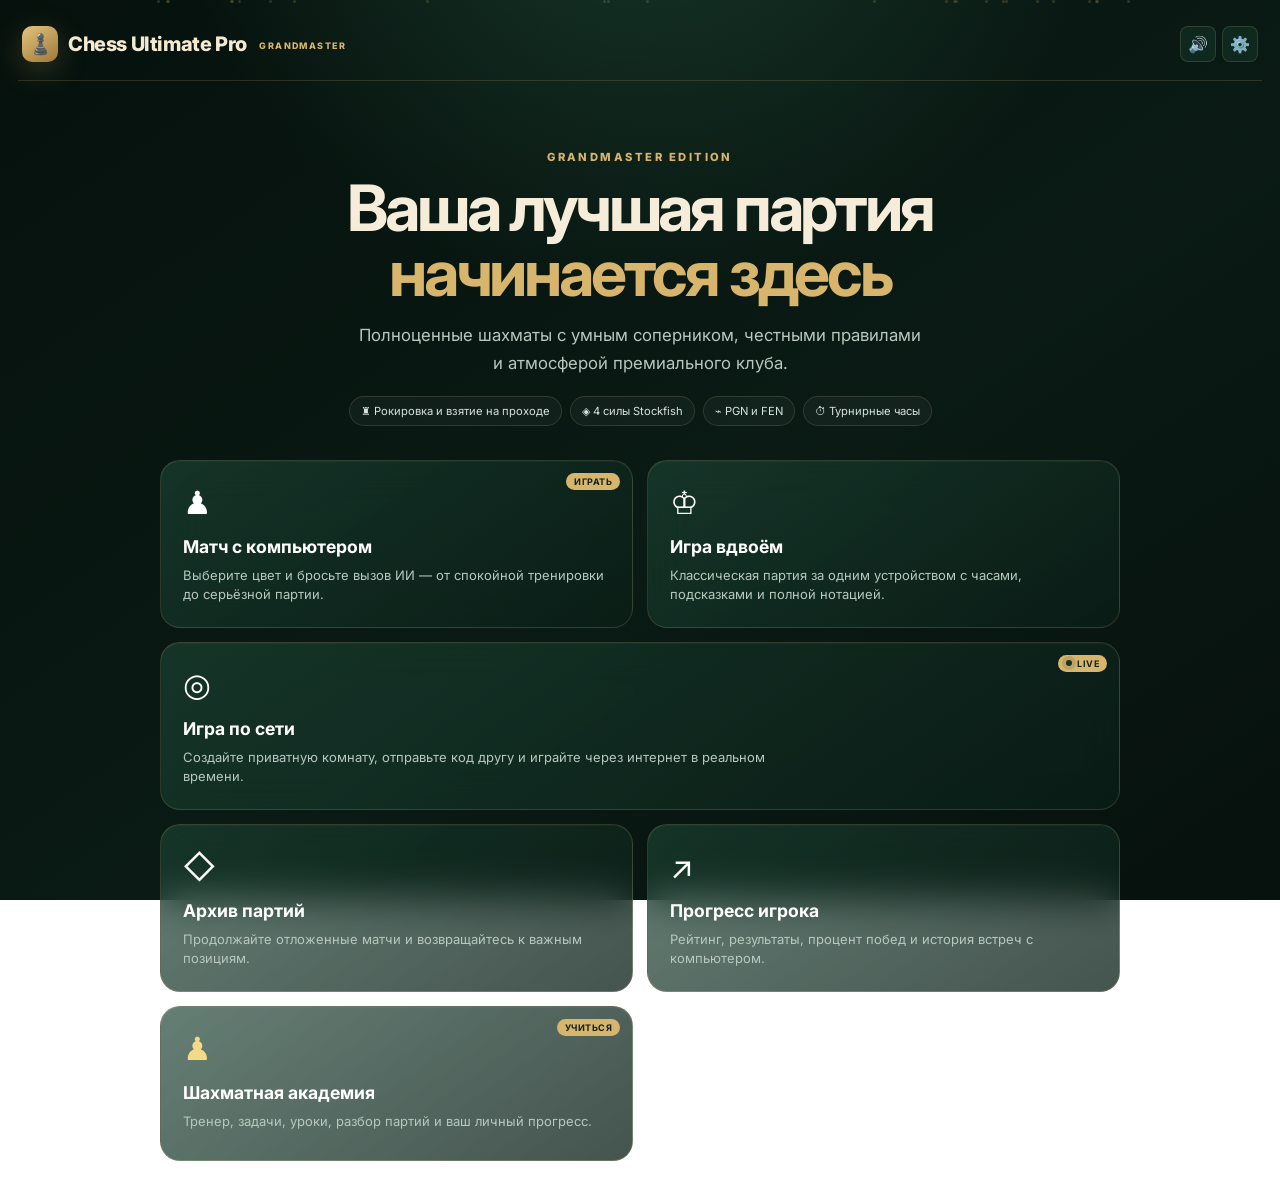
==== index.html @ 191d88ed "Polish mobile pieces and document release foundation" ====
<!DOCTYPE html>
<html lang="ru">
<head>
<meta charset="UTF-8">
<meta name="viewport" content="width=device-width, initial-scale=1.0, maximum-scale=1.0, user-scalable=no">
<meta name="theme-color" content="#071510">
<meta name="apple-mobile-web-app-capable" content="yes">
<meta name="apple-mobile-web-app-status-bar-style" content="black-translucent">
<meta name="description" content="Chess Ultimate Pro 2026 - Ультимативные шахматы с продвинутым ИИ">
<title>Chess Ultimate Pro — Grandmaster Edition</title>
<link rel="manifest" href="manifest.webmanifest">
<link rel="icon" href="icon.svg" type="image/svg+xml">
<link rel="stylesheet" href="final-features.css?v=6">
<link rel="stylesheet" href="academy.css?v=3">
<link href="https://fonts.googleapis.com/css2?family=Inter:wght@300;400;500;600;700;800&family=JetBrains+Mono:wght@400;500;600&family=Poppins:wght@600;700;800&display=swap" rel="stylesheet">
<style>
:root{--bg-primary:#0a0a1a;--bg-secondary:#12122a;--bg-tertiary:#1e1e3f;--bg-glass:rgba(255,255,255,0.05);--text-primary:#ffffff;--text-secondary:#a0a0c0;--text-muted:#6a6a8a;--accent:#6366f1;--accent-secondary:#a855f7;--accent-glow:rgba(99,102,241,0.4);--light-square:#e8e4d9;--dark-square:#7d6b54;--light-square-hl:#f0ebdb;--dark-square-hl:#8f7b60;--selected:rgba(99,102,241,0.6);--valid-move:rgba(34,197,94,0.6);--valid-capture:rgba(239,68,68,0.8);--last-move:rgba(251,191,36,0.35);--check-hl:rgba(239,68,68,0.6);--border:rgba(255,255,255,0.1);--shadow:0 12px 48px rgba(0,0,0,0.6);--shadow-sm:0 4px 16px rgba(0,0,0,0.4)}
[data-theme="light"]{--bg-primary:#fafaf5;--bg-secondary:#f0f0e8;--bg-tertiary:#e5e5dc;--bg-glass:rgba(0,0,0,0.04);--text-primary:#1a1a2e;--text-secondary:#5a5a7a;--text-muted:#8a8a9a;--accent:#4f46e5;--accent-secondary:#9333ea;--accent-glow:rgba(79,70,229,0.25);--border:rgba(0,0,0,0.12);--shadow:0 12px 48px rgba(0,0,0,0.15);--shadow-sm:0 4px 16px rgba(0,0,0,0.1)}
[data-theme="classic"]{--bg-primary:#2a2a2a;--bg-secondary:#353535;--bg-tertiary:#404040;--bg-glass:rgba(255,255,255,0.05);--text-primary:#f0f0f0;--text-secondary:#c0c0c0;--text-muted:#909090;--accent:#d4af37;--accent-secondary:#c9a227;--accent-glow:rgba(212,175,55,0.35);--light-square:#eeeed2;--dark-square:#769656;--light-square-hl:#f7f789;--dark-square-hl:#8fb35a;--selected:rgba(212,175,55,0.5);--valid-move:rgba(106,168,79,0.6);--valid-capture:rgba(185,28,28,0.8);--last-move:rgba(250,204,21,0.4);--check-hl:rgba(185,28,28,0.6);--border:rgba(255,255,255,0.08);--shadow:0 12px 48px rgba(0,0,0,0.5)}
[data-theme="ocean"]{--bg-primary:#0d1f3a;--bg-secondary:#122a4a;--bg-tertiary:#1a3555;--bg-glass:rgba(0,180,216,0.05);--text-primary:#e8f4ff;--text-secondary:#8ab8e8;--text-muted:#5a8ab8;--accent:#00b4d8;--accent-secondary:#0077b6;--accent-glow:rgba(0,180,216,0.35);--light-square:#d4edff;--dark-square:#5a9bb8;--light-square-hl:#e4f5ff;--dark-square-hl:#6aabb8;--border:rgba(0,180,216,0.15)}
[data-theme="forest"]{--bg-primary:#0d2a0d;--bg-secondary:#123512;--bg-tertiary:#1a401a;--bg-glass:rgba(34,197,94,0.05);--text-primary:#e8f8e8;--text-secondary:#8ac88a;--text-muted:#5aa05a;--accent:#22c55e;--accent-secondary:#16a34a;--accent-glow:rgba(34,197,94,0.35);--light-square:#e8f8d0;--dark-square:#5a9a4a;--light-square-hl:#f0ffd0;--dark-square-hl:#6aaa5a;--border:rgba(34,197,94,0.12)}
[data-theme="sunset"]{--bg-primary:#2a0f1a;--bg-secondary:#351222;--bg-tertiary:#401a2a;--bg-glass:rgba(255,107,107,0.05);--text-primary:#ffe8ec;--text-secondary:#e89ab0;--text-muted:#b86a88;--accent:#ff6b6b;--accent-secondary:#ff8e53;--accent-glow:rgba(255,107,107,0.35);--light-square:#ffe8dc;--dark-square:#d46a6a;--light-square-hl:#fff0e8;--dark-square-hl:#e47a7a;--border:rgba(255,107,107,0.15)}
[data-theme="midnight"]{--bg-primary:#0a0f1f;--bg-secondary:#0f152a;--bg-tertiary:#1a2040;--bg-glass:rgba(99,102,241,0.04);--text-primary:#f0f4ff;--text-secondary:#90a0d0;--text-muted:#5a6a9a;--accent:#818cf8;--accent-secondary:#c084fc;--accent-glow:rgba(129,140,248,0.3);--light-square:#e0e4f0;--dark-square:#6a7090;--light-square-hl:#eceef8;--dark-square-hl:#7a80a0;--border:rgba(129,140,248,0.12)}
*{margin:0;padding:0;box-sizing:border-box;-webkit-tap-highlight-color:transparent;touch-action:manipulation}
body{font-family:Inter,-apple-system,BlinkMacSystemFont,sans-serif;background:var(--bg-primary);color:var(--text-primary);min-height:100vh;overflow-x:hidden;display:flex;flex-direction:column;align-items:center;transition:background .5s,color .5s}
.particles{position:fixed;inset:0;overflow:hidden;pointer-events:none;z-index:0}
.particle{position:absolute;width:3px;height:3px;background:var(--accent);border-radius:50%;opacity:.2;animation:float 20s infinite ease-in-out}
@keyframes float{0%,100%{transform:translateY(100vh) translateX(0);opacity:0}10%{opacity:.2}90%{opacity:.2}50%{transform:translateY(-200px) translateX(30px);opacity:.15}}
.app-container{position:relative;z-index:1;width:100%;max-width:1200px;padding:12px;display:flex;flex-direction:column;align-items:center;min-height:100vh}
.header{width:100%;display:flex;justify-content:space-between;align-items:center;padding:12px 0;margin-bottom:8px}
.logo{display:flex;align-items:center;gap:10px;font-size:1.25rem;font-weight:800;background:linear-gradient(135deg,var(--accent),var(--accent-secondary));-webkit-background-clip:text;-webkit-text-fill-color:transparent;background-clip:text}
.logo-icon{width:36px;height:36px;background:linear-gradient(135deg,var(--accent),var(--accent-secondary));border-radius:10px;display:flex;align-items:center;justify-content:center;font-size:1.25rem;box-shadow:0 0 15px var(--accent-glow);animation:pulse-glow 3s infinite ease-in-out}
@keyframes pulse-glow{0%,100%{box-shadow:0 0 15px var(--accent-glow)}50%{box-shadow:0 0 30px var(--accent-glow),0 0 50px rgba(139,92,246,0.15)}}
.header-actions{display:flex;gap:6px}
.icon-btn{width:36px;height:36px;border-radius:8px;border:1px solid var(--border);background:var(--bg-glass);backdrop-filter:blur(10px);color:var(--text-secondary);font-size:1rem;cursor:pointer;transition:all .3s cubic-bezier(.4,0,.2,1);display:flex;align-items:center;justify-content:center}
.icon-btn:hover{background:var(--bg-tertiary);color:var(--text-primary);transform:translateY(-2px);box-shadow:var(--shadow-sm)}
.icon-btn:active{transform:translateY(0) scale(.95)}
.screen{width:100%;display:none;animation:fadeIn .5s ease-out}
.screen.active{display:flex;flex-direction:column;align-items:center}
@keyframes fadeIn{from{opacity:0;transform:translateY(20px)}to{opacity:1;transform:translateY(0)}}
.menu-title{text-align:center;margin-bottom:20px}
.menu-title h1{font-size:clamp(1.5rem,5vw,2rem);font-weight:800;margin-bottom:6px;background:linear-gradient(135deg,var(--accent),var(--accent-secondary));-webkit-background-clip:text;-webkit-text-fill-color:transparent;background-clip:text}
.menu-title p{color:var(--text-secondary);font-size:.875rem}
.menu-grid{display:grid;grid-template-columns:repeat(auto-fit,minmax(260px,1fr));gap:12px;width:100%;max-width:800px;margin-top:16px}
.menu-card{background:var(--bg-glass);backdrop-filter:blur(20px);border:1px solid var(--border);border-radius:16px;padding:20px;cursor:pointer;transition:all .4s cubic-bezier(.4,0,.2,1);position:relative;overflow:hidden}
.menu-card::before{content:'';position:absolute;top:0;left:0;right:0;height:3px;background:linear-gradient(90deg,var(--accent),var(--accent-secondary));transform:scaleX(0);transition:transform .4s ease}
.menu-card:hover{transform:translateY(-3px);box-shadow:var(--shadow),0 0 30px var(--accent-glow);border-color:rgba(59,130,246,0.3)}
.menu-card:hover::before{transform:scaleX(1)}
.menu-card-icon{font-size:2rem;margin-bottom:12px;display:block;transition:transform .3s ease}
.menu-card:hover .menu-card-icon{transform:scale(1.1) rotate(-5deg)}
.menu-card-title{font-size:1.1rem;font-weight:700;margin-bottom:6px;color:var(--text-primary)}
.menu-card-desc{font-size:.8125rem;color:var(--text-secondary);line-height:1.5}
.menu-card-badge{position:absolute;top:12px;right:12px;background:linear-gradient(135deg,var(--accent),var(--accent-secondary));color:white;font-size:.5625rem;font-weight:700;padding:3px 8px;border-radius:12px;text-transform:uppercase;letter-spacing:.05em}
.color-select-grid{display:grid;grid-template-columns:1fr 1fr;gap:12px;margin:16px 0}
.color-option{padding:20px;border-radius:14px;border:2px solid var(--border);background:var(--bg-tertiary);cursor:pointer;transition:all .3s ease;text-align:center}
.color-option:hover{border-color:var(--accent);transform:translateY(-2px)}
.color-option.active{border-color:var(--accent);background:rgba(59,130,246,0.15);box-shadow:0 0 20px rgba(59,130,246,0.2)}
.color-option .piece-preview{font-size:3rem;margin-bottom:8px;display:block}
.color-option .color-label{font-size:.9375rem;font-weight:600}
.game-layout{display:flex;flex-direction:column;align-items:center;width:100%;gap:12px}
@media(min-width:900px){.game-layout{flex-direction:row;justify-content:center;align-items:flex-start;gap:16px}}
.board-area{display:flex;flex-direction:column;align-items:center;gap:10px;flex-shrink:0}
.player-panel{background:var(--bg-glass);backdrop-filter:blur(20px);border:1px solid var(--border);border-radius:14px;padding:10px 14px;display:flex;align-items:center;gap:10px;width:100%;max-width:min(85vw,520px);transition:all .3s ease;min-height:56px}
.player-panel.active-turn{border-color:var(--accent);box-shadow:0 0 15px var(--accent-glow);background:rgba(59,130,246,0.08)}
.player-avatar{width:40px;height:40px;border-radius:12px;background:linear-gradient(135deg,var(--accent),var(--accent-secondary));display:flex;align-items:center;justify-content:center;font-size:1.25rem;flex-shrink:0;transition:transform .3s ease}
.player-panel.active-turn .player-avatar{animation:avatar-pulse 2s infinite}
@keyframes avatar-pulse{0%,100%{transform:scale(1)}50%{transform:scale(1.08)}}
.player-info{flex:1;min-width:0}
.player-name{font-weight:600;font-size:.875rem;color:var(--text-primary);white-space:nowrap;overflow:hidden;text-overflow:ellipsis}
.player-status{font-size:.6875rem;color:var(--text-muted);margin-top:1px}
.player-timer{font-family:'JetBrains Mono',monospace;font-size:1rem;font-weight:600;color:var(--text-primary);background:var(--bg-secondary);padding:6px 12px;border-radius:8px;border:1px solid var(--border);transition:all .3s ease;min-width:64px;text-align:center}
.player-timer.low-time{color:#ef4444;border-color:rgba(239,68,68,0.5);animation:timer-pulse 1s infinite}
@keyframes timer-pulse{0%,100%{box-shadow:0 0 0 0 rgba(239,68,68,0.4)}50%{box-shadow:0 0 0 6px rgba(239,68,68,0)}}
.board-wrapper{position:relative;padding:8px;background:var(--bg-glass);backdrop-filter:blur(20px);border:1px solid var(--border);border-radius:16px;box-shadow:var(--shadow)}
.board-container{position:relative;width:min(92vw,520px);height:min(92vw,520px)}
@media(min-width:768px){.board-container{width:min(80vw,480px);height:min(80vw,480px)}}
@media(min-width:900px){.board-container{width:min(55vw,520px);height:min(55vw,520px)}}
.board{display:grid;grid-template-columns:repeat(8,1fr);grid-template-rows:repeat(8,1fr);width:100%;height:100%;border-radius:10px;overflow:hidden;position:relative}
.square{position:relative;display:flex;align-items:center;justify-content:center;cursor:pointer;transition:background .15s ease;user-select:none;overflow:hidden}
.square.light{background:var(--light-square)}
.square.dark{background:var(--dark-square)}
.square.light:hover{background:var(--light-square-hl)}
.square.dark:hover{background:var(--dark-square-hl)}
.square.selected{background:var(--selected)!important;box-shadow:inset 0 0 15px rgba(139,92,246,0.3)}
.square.last-move{background:var(--last-move)!important}
.square.check{background:var(--check-hl)!important;animation:check-pulse 1.2s infinite}
@keyframes check-pulse{0%,100%{box-shadow:inset 0 0 15px rgba(239,68,68,0.3)}50%{box-shadow:inset 0 0 30px rgba(239,68,68,0.6)}}
.square.valid-move::after{content:'';position:absolute;width:28%;height:28%;background:var(--valid-move);border-radius:50%;animation:dot-in .25s ease-out}
.square.valid-capture::after{content:'';position:absolute;inset:0;border:3px solid var(--valid-capture);border-radius:0;animation:ring-in .25s ease-out}
@keyframes dot-in{from{transform:scale(0);opacity:0}to{transform:scale(1);opacity:1}}
@keyframes ring-in{from{transform:scale(1.3);opacity:0}to{transform:scale(1);opacity:1}}
.piece{font-size:clamp(1.8rem,10vw,3rem);line-height:1;z-index:2;transition:transform .12s cubic-bezier(.4,0,.2,1);cursor:grab;position:relative}
.piece:active{cursor:grabbing;transform:scale(1.12)}
.piece.white{color:#f5f5f5;-webkit-text-stroke:1.2px #1a1a1a;text-stroke:1.2px #1a1a1a;text-shadow:0 1px 3px rgba(0,0,0,0.3),0 0 6px rgba(255,255,255,0.15)}
.piece.black{color:#0a0a0a;text-shadow:0 1px 2px rgba(255,255,255,0.1)}
.piece.capturing{animation:capture-anim .4s ease-out forwards}
@keyframes capture-anim{0%{transform:scale(1)}30%{transform:scale(1.3) rotate(10deg)}60%{transform:scale(.8) rotate(-5deg);opacity:.5}100%{transform:scale(0);opacity:0}}
.piece.moving{animation:move-anim .25s ease-out}
@keyframes move-anim{0%{transform:scale(1)}50%{transform:scale(1.15)}100%{transform:scale(1)}}
.capture-effect{position:absolute;inset:0;pointer-events:none;z-index:10;display:flex;align-items:center;justify-content:center}
.capture-effect::after{content:'💥';font-size:clamp(1.5rem,8vw,2.5rem);animation:capture-boom .5s ease-out forwards;position:absolute}
@keyframes capture-boom{0%{transform:scale(0);opacity:1}50%{transform:scale(1.5);opacity:.8}100%{transform:scale(2);opacity:0}}
.coord{position:absolute;font-family:'JetBrains Mono',monospace;font-size:clamp(.5rem,1.5vw,.625rem);font-weight:600;color:rgba(0,0,0,0.5);pointer-events:none;z-index:1}
.coord-file{bottom:2px;right:3px}
.coord-rank{top:2px;left:3px}
.side-panel{display:flex;flex-direction:column;gap:10px;width:100%;max-width:min(92vw,520px)}
@media(min-width:900px){.side-panel{width:280px;max-width:280px}}
.panel-card{background:var(--bg-glass);backdrop-filter:blur(20px);border:1px solid var(--border);border-radius:14px;padding:14px}
.panel-title{font-size:.75rem;font-weight:600;color:var(--text-secondary);text-transform:uppercase;letter-spacing:.05em;margin-bottom:10px;display:flex;align-items:center;gap:6px}
.captured-area{display:flex;flex-wrap:wrap;gap:3px;min-height:28px;align-items:center}
.captured-piece{font-size:1.1rem;animation:captured-in .4s cubic-bezier(.34,1.56,.64,1);display:inline-block}
@keyframes captured-in{from{transform:scale(2) rotate(20deg);opacity:0}to{transform:scale(1) rotate(0);opacity:.7}}
.captured-divider{height:1px;background:var(--border);margin:6px 0}
.move-list{max-height:160px;overflow-y:auto;font-family:'JetBrains Mono',monospace;font-size:.75rem;display:grid;grid-template-columns:auto 1fr 1fr;gap:3px 10px}
.move-list::-webkit-scrollbar{width:3px}
.move-list::-webkit-scrollbar-thumb{background:var(--border);border-radius:3px}
.move-number{color:var(--text-muted);text-align:right;padding:2px 0}
.move-entry{color:var(--text-primary);cursor:pointer;padding:2px 6px;border-radius:3px;transition:background .15s;white-space:nowrap;overflow:hidden;text-overflow:ellipsis}
.move-entry:hover{background:var(--bg-tertiary)}
.move-entry.current{background:rgba(59,130,246,0.2)!important;color:var(--accent)!important}
.controls-grid{display:grid;grid-template-columns:repeat(4,1fr);gap:6px}
.control-btn{background:var(--bg-secondary);border:1px solid var(--border);border-radius:8px;padding:8px 4px;color:var(--text-secondary);font-size:.75rem;cursor:pointer;transition:all .2s ease;display:flex;flex-direction:column;align-items:center;gap:3px}
.control-btn:hover{background:var(--bg-tertiary);color:var(--text-primary);transform:translateY(-2px);border-color:var(--accent)}
.control-btn:active{transform:translateY(0) scale(.95)}
.control-btn .icon{font-size:1.1rem}
.control-btn .label{font-size:.625rem;font-weight:500}
.exit-btn{width:100%;margin-top:8px;padding:10px;border-radius:10px;border:1px solid var(--border);background:var(--bg-tertiary);color:var(--text-secondary);font-size:.8125rem;font-weight:600;cursor:pointer;transition:all .2s ease;display:flex;align-items:center;justify-content:center;gap:6px}
.exit-btn:hover{background:rgba(239,68,68,0.1);border-color:rgba(239,68,68,0.4);color:#ef4444}
.exit-btn:active{transform:scale(.98)}
.ai-thinking{display:none;align-items:center;gap:8px;padding:6px 14px;background:rgba(139,92,246,0.08);border:1px solid rgba(139,92,246,0.2);border-radius:8px;font-size:.8125rem;color:var(--accent-secondary);width:fit-content}
.ai-thinking.active{display:flex;animation:thinking-fade .3s ease}
@keyframes thinking-fade{from{opacity:0;transform:translateY(5px)}to{opacity:1;transform:translateY(0)}}
.thinking-dots{display:flex;gap:4px}
.thinking-dot{width:5px;height:5px;background:var(--accent-secondary);border-radius:50%;animation:thinking-bounce 1.4s infinite ease-in-out both}
.thinking-dot:nth-child(1){animation-delay:-.32s}.thinking-dot:nth-child(2){animation-delay:-.16s}
@keyframes thinking-bounce{0%,80%,100%{transform:scale(0)}40%{transform:scale(1)}}
.modal-overlay{position:fixed;inset:0;background:rgba(0,0,0,0.75);backdrop-filter:blur(12px);z-index:1000;display:none;align-items:center;justify-content:center;padding:16px;animation:fadeIn .3s ease}
.modal-overlay.active{display:flex}
.modal{background:var(--bg-secondary);border:1px solid var(--border);border-radius:20px;padding:28px;max-width:420px;width:100%;text-align:center;animation:modal-in .4s cubic-bezier(.34,1.56,.64,1);box-shadow:var(--shadow);max-height:90vh;overflow-y:auto}
@keyframes modal-in{from{transform:scale(.85) translateY(20px);opacity:0}to{transform:scale(1) translateY(0);opacity:1}}
.modal-icon{font-size:3.5rem;margin-bottom:12px;display:block;animation:bounce-in .6s cubic-bezier(.34,1.56,.64,1)}
@keyframes bounce-in{0%{transform:scale(0)}60%{transform:scale(1.15)}100%{transform:scale(1)}}
.modal-title{font-size:1.35rem;font-weight:700;margin-bottom:6px;color:var(--text-primary)}
.modal-text{color:var(--text-secondary);margin-bottom:20px;line-height:1.5;font-size:.875rem}
.modal-buttons{display:flex;gap:10px;justify-content:center;flex-wrap:wrap}
.btn{padding:10px 20px;border-radius:10px;font-weight:600;font-size:.875rem;cursor:pointer;transition:all .25s ease;border:none;outline:none}
.btn-primary{background:linear-gradient(135deg,var(--accent),var(--accent-secondary));color:white;box-shadow:0 4px 12px var(--accent-glow)}
.btn-primary:hover{transform:translateY(-2px);box-shadow:0 6px 20px var(--accent-glow)}
.btn-primary:active{transform:translateY(0) scale(.97)}
.btn-secondary{background:var(--bg-tertiary);color:var(--text-primary);border:1px solid var(--border)}
.btn-secondary:hover{background:var(--bg-glass);border-color:var(--accent)}
.btn-full{width:100%;margin-top:8px}
.difficulty-grid{display:grid;grid-template-columns:repeat(3,1fr);gap:8px;margin:14px 0}
.difficulty-btn{padding:14px 6px;border-radius:10px;border:2px solid var(--border);background:var(--bg-tertiary);color:var(--text-secondary);cursor:pointer;transition:all .3s ease;font-weight:600;font-size:.8125rem}
.difficulty-btn:hover{border-color:var(--accent);color:var(--text-primary);transform:translateY(-2px)}
.difficulty-btn.active{border-color:var(--accent);background:rgba(59,130,246,0.15);color:var(--accent);box-shadow:0 0 15px rgba(59,130,246,0.1)}
.promotion-options{display:flex;gap:10px;justify-content:center;margin-top:14px}
.promotion-piece{width:52px;height:52px;background:var(--bg-tertiary);border:2px solid var(--border);border-radius:10px;display:flex;align-items:center;justify-content:center;font-size:1.75rem;cursor:pointer;transition:all .3s ease}
.promotion-piece:hover{border-color:var(--accent);transform:translateY(-4px) scale(1.1);box-shadow:0 8px 20px rgba(59,130,246,0.25)}
.promotion-piece:active{transform:translateY(-2px) scale(1.05)}
.settings-group{margin-bottom:16px}
.settings-label{font-size:.75rem;font-weight:600;color:var(--text-secondary);margin-bottom:8px;display:block;text-transform:uppercase;letter-spacing:.03em}
.toggle{display:flex;align-items:center;justify-content:space-between;padding:10px 0;border-bottom:1px solid var(--border)}
.toggle-label{font-size:.875rem;color:var(--text-primary)}
.toggle-switch{width:44px;height:24px;background:var(--bg-tertiary);border-radius:12px;position:relative;cursor:pointer;transition:background .3s ease;border:1px solid var(--border)}
.toggle-switch.active{background:var(--accent)}
.toggle-switch::after{content:'';position:absolute;width:18px;height:18px;background:white;border-radius:50%;top:2px;left:2px;transition:transform .3s cubic-bezier(.4,0,.2,1);box-shadow:0 2px 4px rgba(0,0,0,0.2)}
.toggle-switch.active::after{transform:translateX(20px)}
.time-options{display:grid;grid-template-columns:repeat(3,1fr);gap:6px}
.time-btn{padding:10px;border-radius:8px;border:1px solid var(--border);background:var(--bg-tertiary);color:var(--text-secondary);cursor:pointer;transition:all .2s ease;font-size:.75rem;font-weight:500}
.time-btn:hover{border-color:var(--accent);color:var(--text-primary)}
.time-btn.active{background:rgba(59,130,246,0.15);border-color:var(--accent);color:var(--accent)}
.theme-grid{display:grid;grid-template-columns:repeat(3,1fr);gap:8px;margin:10px 0}
.theme-btn{padding:10px 6px;border-radius:10px;border:2px solid var(--border);background:var(--bg-tertiary);cursor:pointer;transition:all .3s ease;font-size:.75rem;font-weight:600;color:var(--text-secondary)}
.theme-btn:hover{border-color:var(--accent);transform:translateY(-2px);color:var(--text-primary)}
.theme-btn.active{border-color:var(--accent);background:rgba(59,130,246,0.15);color:var(--accent);box-shadow:0 0 15px rgba(59,130,246,0.1)}
.theme-btn .theme-preview{display:block;width:100%;height:14px;border-radius:6px;margin-bottom:6px;border:1px solid var(--border)}
.theme-btn[data-theme="dark"] .theme-preview{background:linear-gradient(135deg,#0a0a1a,#1e1e3f)}
.theme-btn[data-theme="light"] .theme-preview{background:linear-gradient(135deg,#fafaf5,#e5e5dc)}
.theme-btn[data-theme="classic"] .theme-preview{background:linear-gradient(135deg,#2a2a2a,#404040)}
.theme-btn[data-theme="ocean"] .theme-preview{background:linear-gradient(135deg,#0d1f3a,#1a3555)}
.theme-btn[data-theme="forest"] .theme-preview{background:linear-gradient(135deg,#0d2a0d,#1a401a)}
.theme-btn[data-theme="sunset"] .theme-preview{background:linear-gradient(135deg,#2a0f1a,#401a2a)}
.theme-btn[data-theme="midnight"] .theme-preview{background:linear-gradient(135deg,#0a0f1f,#1a2040)}
.stats-grid{display:grid;grid-template-columns:repeat(3,1fr);gap:8px;margin:10px 0}
.stat-card{background:var(--bg-tertiary);border:1px solid var(--border);border-radius:10px;padding:12px 6px;text-align:center}
.stat-value{font-size:1.25rem;font-weight:700;color:var(--accent)}
.stat-label{font-size:.625rem;color:var(--text-muted);margin-top:2px;text-transform:uppercase;letter-spacing:.03em}
.elo-display{background:linear-gradient(135deg,var(--accent),var(--accent-secondary));color:white;padding:12px 16px;border-radius:12px;margin:10px 0;text-align:center}
.elo-value{font-size:1.5rem;font-weight:800}
.elo-label{font-size:.6875rem;opacity:.9;text-transform:uppercase;letter-spacing:.05em}
.elo-diff{font-size:.75rem;margin-top:4px}
.elo-diff.positive{color:#86efac}.elo-diff.negative{color:#fca5a5}
.history-list{max-height:200px;overflow-y:auto;display:flex;flex-direction:column;gap:6px}
.history-item{background:var(--bg-tertiary);border:1px solid var(--border);border-radius:10px;padding:10px 12px;cursor:pointer;transition:all .2s ease;text-align:left}
.history-item:hover{border-color:var(--accent);transform:translateX(4px)}
.history-item-header{display:flex;justify-content:space-between;align-items:center;margin-bottom:4px}
.history-item-title{font-weight:600;font-size:.8125rem;color:var(--text-primary)}
.history-item-date{font-size:.625rem;color:var(--text-muted)}
.history-item-meta{display:flex;gap:8px;font-size:.6875rem;color:var(--text-secondary)}
.history-item-result{font-weight:600}
.history-item-result.win{color:#22c55e}.history-item-result.loss{color:#ef4444}.history-item-result.draw{color:#eab308}
.history-empty{text-align:center;color:var(--text-muted);padding:20px;font-size:.8125rem}
.saved-games-list{max-height:240px;overflow-y:auto;display:flex;flex-direction:column;gap:6px}
.saved-game-item{background:var(--bg-tertiary);border:1px solid var(--border);border-radius:10px;padding:10px 12px;cursor:pointer;transition:all .2s ease;text-align:left;display:flex;justify-content:space-between;align-items:center}
.saved-game-item:hover{border-color:var(--accent)}
.saved-game-info{flex:1}
.saved-game-title{font-weight:600;font-size:.8125rem;color:var(--text-primary)}
.saved-game-meta{font-size:.625rem;color:var(--text-muted);margin-top:2px}
.saved-game-actions{display:flex;gap:4px}
.saved-game-btn{width:28px;height:28px;border-radius:6px;border:1px solid var(--border);background:var(--bg-secondary);color:var(--text-secondary);cursor:pointer;display:flex;align-items:center;justify-content:center;font-size:.75rem;transition:all .2s}
.saved-game-btn:hover{background:var(--accent);color:white;border-color:var(--accent)}
.toast{position:fixed;bottom:20px;left:50%;transform:translateX(-50%) translateY(100px);background:var(--bg-secondary);border:1px solid var(--border);border-radius:10px;padding:10px 20px;color:var(--text-primary);font-weight:500;z-index:2000;opacity:0;transition:all .4s cubic-bezier(.34,1.56,.64,1);box-shadow:var(--shadow);white-space:nowrap;font-size:.875rem}
.toast.show{transform:translateX(-50%) translateY(0);opacity:1}
::-webkit-scrollbar{width:4px}
::-webkit-scrollbar-track{background:transparent}
::-webkit-scrollbar-thumb{background:var(--border);border-radius:2px}
@media(max-width:640px){
.app-container{padding:8px}.header{padding:8px 0}.logo{font-size:1.1rem}.logo-icon{width:32px;height:32px;font-size:1rem}
.menu-grid{grid-template-columns:1fr;gap:10px}.menu-card{padding:16px}.menu-card-icon{font-size:1.75rem}
.controls-grid{grid-template-columns:repeat(2,1fr)}.control-btn{padding:8px 2px}
.player-panel{padding:8px 10px;min-height:48px}.player-avatar{width:34px;height:34px;font-size:1rem}
.player-timer{font-size:.875rem;padding:4px 8px;min-width:52px}
.piece{font-size:clamp(1.6rem,11vw,2.2rem)}.modal{padding:20px;margin:12px}
.side-panel{max-width:100%}.board-container{width:min(96vw,100%)}
.theme-grid{grid-template-columns:repeat(2,1fr)}.stats-grid{grid-template-columns:repeat(3,1fr)}
}
@media(max-width:380px){
.piece{font-size:clamp(1.4rem,10vw,1.8rem)}.coord{font-size:.4375rem}.player-name{font-size:.8125rem}
}
.pgn-area{width:100%;min-height:80px;background:var(--bg-tertiary);border:1px solid var(--border);border-radius:8px;padding:10px;font-family:'JetBrains Mono',monospace;font-size:.6875rem;color:var(--text-secondary);resize:vertical;outline:none}
.pgn-area:focus{border-color:var(--accent)}
.rating-bar{width:100%;height:6px;background:var(--bg-tertiary);border-radius:3px;overflow:hidden;margin:8px 0}
.rating-bar-fill{height:100%;background:linear-gradient(90deg,var(--accent),var(--accent-secondary));border-radius:3px;transition:width .5s ease}

.destruction-flash{position:absolute;inset:0;pointer-events:none;z-index:50;background:radial-gradient(circle,rgba(255,200,50,0.8) 0%,transparent 70%);animation:flash-out 0.3s ease-out forwards}
@keyframes flash-out{0%{opacity:1;transform:scale(0.5)}100%{opacity:0;transform:scale(1.5)}}

/* Grandmaster Edition — visual refinement */
:root{--bg-primary:#071510;--bg-secondary:#0d2119;--bg-tertiary:#153127;--bg-glass:rgba(18,48,37,.72);--accent:#d7b56d;--accent-secondary:#f5df9c;--accent-glow:rgba(215,181,109,.25);--text-secondary:#b7c8bf;--text-muted:#7f978b;--border:rgba(222,197,137,.16);--light-square:#e6d6b8;--dark-square:#55725f;--light-square-hl:#f3e6ca;--dark-square-hl:#6e8e77;--selected:rgba(247,205,101,.62);--last-move:rgba(240,190,72,.38)}
body{background:radial-gradient(circle at 50% -20%,rgba(46,104,78,.45),transparent 38%),linear-gradient(145deg,#06110d,#0a1a14 56%,#07110e);background-attachment:fixed}
body::before{content:'';position:fixed;inset:0;pointer-events:none;opacity:.14;background-image:linear-gradient(rgba(255,255,255,.025) 1px,transparent 1px),linear-gradient(90deg,rgba(255,255,255,.025) 1px,transparent 1px);background-size:42px 42px;mask-image:linear-gradient(to bottom,black,transparent 85%)}
.app-container{max-width:1280px;padding:16px 18px 28px}
.header{padding:10px 4px 18px;border-bottom:1px solid var(--border);margin-bottom:24px}
.logo{-webkit-text-fill-color:initial;background:none;color:#f4ead2;letter-spacing:-.02em}.logo span::after{content:' GRANDMASTER';font-size:.56rem;letter-spacing:.16em;color:var(--accent);margin-left:9px;vertical-align:middle}
.logo-icon{background:linear-gradient(145deg,#e4c47d,#9d783a);color:#102219;box-shadow:0 8px 30px rgba(215,181,109,.22)}
.menu-hero{text-align:center;max-width:650px;margin:5vh auto 18px}.menu-eyebrow{font-size:.7rem;letter-spacing:.22em;text-transform:uppercase;color:var(--accent);font-weight:800;margin-bottom:12px}.menu-hero h1{font-family:Poppins,Inter,sans-serif;font-size:clamp(2.1rem,7vw,4rem);line-height:1.02;letter-spacing:-.05em;margin-bottom:14px;color:#f5ecda}.menu-hero h1 span{color:var(--accent)}.menu-hero p{font-size:clamp(.9rem,2vw,1.05rem);line-height:1.7;color:var(--text-secondary);max-width:570px;margin:auto}.feature-row{display:flex;justify-content:center;gap:8px;flex-wrap:wrap;margin-top:18px}.feature-chip{font-size:.7rem;color:#d9e3de;padding:7px 11px;border:1px solid var(--border);background:rgba(255,255,255,.035);border-radius:999px}
.menu-grid{max-width:960px;grid-template-columns:repeat(2,1fr);gap:14px}.menu-card{min-height:155px;padding:22px;border-radius:20px;background:linear-gradient(145deg,rgba(28,66,51,.68),rgba(10,30,23,.76));box-shadow:inset 0 1px rgba(255,255,255,.035)}.menu-card::before{height:2px;background:linear-gradient(90deg,transparent,var(--accent),transparent)}.menu-card:hover{border-color:rgba(215,181,109,.38);box-shadow:0 18px 50px rgba(0,0,0,.34),0 0 30px rgba(215,181,109,.08)}.menu-card-title{font-family:Poppins,Inter,sans-serif}.menu-card-badge{background:var(--accent);color:#102219}
.board-wrapper{padding:11px;background:linear-gradient(145deg,#294b3b,#102b21);border-color:rgba(222,197,137,.28);box-shadow:0 24px 70px rgba(0,0,0,.5),inset 0 1px rgba(255,255,255,.08)}
.board{border-radius:7px;box-shadow:0 0 0 1px rgba(0,0,0,.35);container-type:inline-size}.square.light{background:linear-gradient(145deg,var(--board-light-a,var(--light-square)),var(--board-light-b,var(--light-square)))}.square.dark{background:linear-gradient(145deg,var(--board-dark-a,var(--dark-square)),var(--board-dark-b,var(--dark-square)))}.square::before{content:'';position:absolute;inset:0;background:linear-gradient(135deg,rgba(255,255,255,.075),transparent 55%,rgba(0,0,0,.055));pointer-events:none}.piece{font-size:clamp(1.35rem,11.5cqi,3rem);line-height:.9;transform-origin:center;filter:drop-shadow(0 3px 2px rgba(0,0,0,.35));font-family:"Times New Roman",serif;font-variant-emoji:text}.piece.white{color:#fff9ea;-webkit-text-stroke:1.15px #4c3c24}.piece.black{color:#17251e;text-shadow:0 1px 1px rgba(255,255,255,.28),0 2px 3px rgba(0,0,0,.35)}
[data-theme="dark"]{--board-light-a:#e8d4a8;--board-light-b:#d6b983;--board-dark-a:#446b5a;--board-dark-b:#294d41}[data-theme="light"]{--board-light-a:#fbf7e9;--board-light-b:#e7d8b5;--board-dark-a:#7890b1;--board-dark-b:#516e96}[data-theme="classic"]{--board-light-a:#f0f0d4;--board-light-b:#deddbb;--board-dark-a:#86a95e;--board-dark-b:#5e8745}[data-theme="ocean"]{--board-light-a:#dff5ff;--board-light-b:#a9d8eb;--board-dark-a:#4d91ae;--board-dark-b:#286a8a}[data-theme="forest"]{--board-light-a:#eff3ca;--board-light-b:#ced99d;--board-dark-a:#668d4f;--board-dark-b:#3d6c3b}[data-theme="sunset"]{--board-light-a:#ffe4cb;--board-light-b:#f2b78f;--board-dark-a:#b76368;--board-dark-b:#783f55}[data-theme="midnight"]{--board-light-a:#e5eaff;--board-light-b:#b7c4eb;--board-dark-a:#596894;--board-dark-b:#343d6b}
.player-panel,.panel-card{background:linear-gradient(145deg,rgba(24,58,44,.78),rgba(11,34,25,.78));border-color:var(--border)}.player-panel.active-turn{border-color:rgba(215,181,109,.62);box-shadow:0 0 0 1px rgba(215,181,109,.08),0 10px 32px rgba(0,0,0,.2)}.player-avatar{background:linear-gradient(145deg,#e0c27d,#96733b);color:#102219}.player-timer{background:#081a13;border-color:rgba(255,255,255,.08)}
.position-card{display:grid;grid-template-columns:1fr auto;gap:8px;align-items:center}.position-name{font-weight:700;font-size:.86rem}.position-detail{font-size:.68rem;color:var(--text-muted);margin-top:3px}.eval-pill{font-family:'JetBrains Mono',monospace;color:#102219;background:var(--accent);border-radius:999px;font-weight:800;font-size:.7rem;padding:6px 9px}.turn-banner{font-size:.7rem;letter-spacing:.06em;text-transform:uppercase;text-align:center;color:var(--text-secondary);min-height:18px}
.btn-primary{color:#13241b;background:linear-gradient(135deg,#f0d590,#bf9246)}.icon-btn:focus-visible,.btn:focus-visible,.control-btn:focus-visible,.menu-card:focus-visible,.color-option:focus-visible{outline:2px solid var(--accent);outline-offset:3px}
.developer-footer{width:100%;margin:20px auto 0;padding:14px 10px 2px;text-align:center;color:var(--text-muted);font-size:.68rem;line-height:1.6}.developer-footer strong{color:var(--text-secondary);font-weight:700}.developer-footer a{color:var(--accent);text-decoration:none}.developer-footer a:hover{text-decoration:underline}.mobile-gamebar{display:none}
@media(max-width:700px){body{min-height:100dvh;padding-bottom:env(safe-area-inset-bottom)}.app-container{padding:7px 8px calc(16px + env(safe-area-inset-bottom))}.header{padding:5px 0;margin-bottom:3px}.header .logo{font-size:1rem}.header .logo-icon{width:30px;height:30px;border-radius:9px}.game-layout{gap:5px}.board-area{width:100%;gap:5px}.player-panel{max-width:100%;min-height:44px;padding:5px 9px;border-radius:11px}.player-avatar{width:30px;height:30px;border-radius:9px;font-size:.95rem}.player-status{display:none}.player-name{font-size:.78rem}.player-timer{min-width:52px;padding:4px 7px;font-size:.82rem}.turn-banner{font-size:.61rem;min-height:14px}.board-wrapper{padding:5px;border-radius:12px}.board-container{width:min(94vw,calc(100dvh - 184px));height:min(94vw,calc(100dvh - 184px));min-width:220px;min-height:220px}.piece{font-size:clamp(1.65rem,10.5vw,2.35rem)}.mobile-gamebar{display:grid;grid-template-columns:1fr 1.35fr 1fr;gap:6px;width:100%;max-width:min(94vw,520px)}.mobile-gamebar button{min-height:44px;border:1px solid var(--border);border-radius:9px;background:var(--bg-secondary);color:var(--text-secondary);font-size:.68rem;font-weight:700;cursor:pointer}.mobile-gamebar .mobile-hint{background:linear-gradient(135deg,#f0d590,#bf9246);color:#13241b;border:0}.side-panel{width:100%;max-width:min(94vw,520px);gap:7px}.side-panel:not(.mobile-expanded) .panel-card,.side-panel:not(.mobile-expanded) .quick-reactions{display:none}.side-panel.mobile-expanded{padding-top:2px}.side-panel.mobile-expanded .panel-card{padding:11px}.side-panel.mobile-expanded .move-list{max-height:116px}.developer-footer{margin-top:10px;padding-top:6px;font-size:.61rem}}
@media(max-width:700px) and (orientation:landscape){.header{display:none}.app-container{padding-top:5px}.board-container{width:min(66vw,55dvh);height:min(66vw,55dvh);min-width:0;min-height:0}.player-panel{min-height:34px;padding:3px 8px}.player-avatar{width:25px;height:25px}.mobile-gamebar button{min-height:36px}.developer-footer{display:none}}
@media(max-width:640px){.logo span::after{display:none}.menu-hero{margin:2vh auto 10px}.menu-hero h1{font-size:2.3rem}.menu-grid{grid-template-columns:1fr}.menu-card{min-height:130px}.feature-chip:nth-child(n+4){display:none}}
@media(prefers-reduced-motion:reduce){*,*::before,*::after{animation-duration:.01ms!important;animation-iteration-count:1!important;scroll-behavior:auto!important;transition-duration:.01ms!important}}
/* Final board scale guard: piece silhouette never grows beyond a square on narrow screens. */
.board{container-type:inline-size}.board .piece{font-size:clamp(1.35rem,11.5cqi,3rem)!important;line-height:.9}.board .piece.black.piece-pawn{scale:.78;translate:0 -1%;filter:drop-shadow(0 2px 1.5px rgba(0,0,0,.32))}
@media(max-width:700px){.board .piece{font-size:clamp(1.35rem,11.5cqi,2.45rem)!important}}
</style>
<base target="_blank">
</head>
<body>
<div class="particles" id="particles"></div>
<div class="app-container">
<header class="header">
<div class="logo"><div class="logo-icon">♟️</div><span>Chess Ultimate Pro</span></div>
<div class="header-actions">
<button class="icon-btn" id="btn-sound" title="Звук">🔊</button>
<button class="icon-btn" id="btn-settings" title="Настройки">⚙️</button>
</div>
</header>
<div class="screen active" id="screen-menu">
<div class="menu-hero"><div class="menu-eyebrow">Grandmaster edition</div><h1>Ваша лучшая партия <span>начинается здесь</span></h1><p>Полноценные шахматы с умным соперником, честными правилами и атмосферой премиального клуба.</p><div class="feature-row"><span class="feature-chip">♜ Рокировка и взятие на проходе</span><span class="feature-chip">◈ 4 силы Stockfish</span><span class="feature-chip">⌁ PGN и FEN</span><span class="feature-chip">⏱ Турнирные часы</span></div></div>
<div class="menu-grid">
<div class="menu-card" role="button" tabindex="0" onclick="showColorSelect('ai')"><span class="menu-card-icon">♟</span><div class="menu-card-title">Матч с компьютером</div><div class="menu-card-desc">Выберите цвет и бросьте вызов ИИ — от спокойной тренировки до серьёзной партии.</div><span class="menu-card-badge">Играть</span></div>
<div class="menu-card" role="button" tabindex="0" onclick="startGame('pvp')"><span class="menu-card-icon">♔</span><div class="menu-card-title">Игра вдвоём</div><div class="menu-card-desc">Классическая партия за одним устройством с часами, подсказками и полной нотацией.</div></div>
<div class="menu-card online-card" role="button" tabindex="0" onclick="openOnlineLobby()"><span class="menu-card-icon">◎</span><div class="menu-card-title">Игра по сети</div><div class="menu-card-desc">Создайте приватную комнату, отправьте код другу и играйте через интернет в реальном времени.</div><span class="menu-card-badge live-badge">Live</span></div>
<div class="menu-card" role="button" tabindex="0" onclick="showSavedGames()"><span class="menu-card-icon">◇</span><div class="menu-card-title">Архив партий</div><div class="menu-card-desc">Продолжайте отложенные матчи и возвращайтесь к важным позициям.</div></div>
<div class="menu-card" role="button" tabindex="0" onclick="showStats()"><span class="menu-card-icon">↗</span><div class="menu-card-title">Прогресс игрока</div><div class="menu-card-desc">Рейтинг, результаты, процент побед и история встреч с компьютером.</div></div>

</div>
</div>
<div class="screen" id="screen-color-select">
<div class="menu-title"><h1>Выберите цвет</h1><p>За кого будете играть?</p></div>
<div style="width:100%;max-width:400px;">
<div class="color-select-grid">
<div class="color-option active" id="opt-white" onclick="selectPlayerColor('white')"><span class="piece-preview">♔</span><span class="color-label">Белые</span><span style="font-size:.75rem;color:var(--text-muted);display:block;margin-top:4px">Ходят первыми</span></div>
<div class="color-option" id="opt-black" onclick="selectPlayerColor('black')"><span class="piece-preview">♚</span><span class="color-label">Чёрные</span><span style="font-size:.75rem;color:var(--text-muted);display:block;margin-top:4px">Ходят вторыми</span></div>
</div>
<div class="modal-buttons" style="margin-top:20px"><button class="btn btn-primary" style="flex:1" onclick="confirmColorSelection()">Играть</button><button class="btn btn-secondary" onclick="showMenu()">Назад</button></div>
</div>
</div>
<div class="screen" id="screen-game">
<div class="game-layout">
<div class="board-area">
<div class="player-panel" id="panel-black"><div class="player-avatar" id="avatar-black">♚</div><div class="player-info"><div class="player-name" id="name-black">Чёрные</div><div class="player-status" id="status-black">Ожидание...</div></div><div class="player-timer" id="timer-black">--:--</div></div>
<div class="turn-banner" id="turn-banner">Белые начинают партию</div><div class="board-wrapper"><div class="board-container"><div class="board" id="board" aria-label="Шахматная доска"></div></div></div><div class="mobile-gamebar" aria-label="Быстрые действия"><button onclick="undoMove()">↩ <span>Назад</span></button><button class="mobile-hint" onclick="showHint()">💡 <span>Подсказка</span></button><button id="mobile-panel-toggle" onclick="toggleMobilePanel()" aria-expanded="false">☰ <span>Партия</span></button></div>
<div class="player-panel active-turn" id="panel-white"><div class="player-avatar" id="avatar-white">♔</div><div class="player-info"><div class="player-name" id="name-white">Белые</div><div class="player-status" id="status-white">Ваш ход</div></div><div class="player-timer" id="timer-white">--:--</div></div>
<div class="ai-thinking" id="ai-thinking"><span>ИИ думает</span><div class="thinking-dots"><div class="thinking-dot"></div><div class="thinking-dot"></div><div class="thinking-dot"></div></div></div>
</div>
<div class="side-panel">
<div class="panel-card position-card"><div><div class="panel-title" style="margin-bottom:6px">Текущая позиция</div><div class="position-name" id="opening-name">Начальная позиция</div><div class="position-detail" id="position-detail">Ход 1 · Белые</div><div class="network-chip" id="network-chip">● Соперник подключён</div></div><div class="eval-pill" id="eval-pill">0.0</div></div>
<div class="panel-card"><div class="panel-title">⚔️ Взятые фигуры</div><div class="captured-area" id="captured-white"></div><div class="captured-divider"></div><div class="captured-area" id="captured-black"></div></div>
<div class="panel-card"><div class="panel-title">📜 Ходы</div><div class="move-list" id="move-list"></div></div>
<div class="panel-card"><div class="panel-title">🎮 Управление</div><div class="controls-grid"><button class="control-btn" onclick="undoMove()"><span class="icon">↩️</span><span class="label">Отмена</span></button><button class="control-btn" onclick="showHint()"><span class="icon">💡</span><span class="label">Подсказка</span></button><button class="control-btn" onclick="offerDraw()"><span class="icon">🤝</span><span class="label">Ничья</span></button><button class="control-btn" onclick="resignGame()"><span class="icon">🏳️</span><span class="label">Сдаться</span></button></div><button class="exit-btn" onclick="confirmExitToMenu()">🏠 Выход в главное меню</button></div>
<div class="panel-card"><div class="panel-title">💾 Сохранение</div><div class="controls-grid"><button class="control-btn" onclick="saveCurrentGame()"><span class="icon">💾</span><span class="label">Сохранить</span></button><button class="control-btn" onclick="exportPGN()"><span class="icon">📋</span><span class="label">Экспорт PGN</span></button><button class="control-btn" onclick="importPGN()"><span class="icon">📥</span><span class="label">Импорт PGN</span></button><button class="control-btn" onclick="copyFEN()"><span class="icon">🔗</span><span class="label">Копировать FEN</span></button></div></div>
</div>
</div>
</div>
<div class="screen" id="screen-saved-games">
<div class="menu-title"><h1>📁 Сохранённые партии</h1><p>Загрузите или удалите сохранённые игры</p></div>
<div style="width:100%;max-width:600px;"><div class="saved-games-list" id="saved-games-list"></div><div class="modal-buttons" style="margin-top:20px"><button class="btn btn-secondary" onclick="showMenu()">🏠 В меню</button><button class="btn btn-primary" onclick="exportAllGames()">📤 Экспорт всех</button></div></div>
</div>
<div class="screen" id="screen-stats">
<div class="menu-title"><h1>📊 Статистика</h1><p>Ваши достижения и рейтинг</p></div>
<div style="width:100%;max-width:500px;">
<div class="elo-display" id="elo-display"><div class="elo-label">Ваш рейтинг</div><div class="elo-value" id="elo-value">1200</div><div class="rating-bar"><div class="rating-bar-fill" id="rating-bar-fill" style="width:50%"></div></div><div class="elo-diff" id="elo-diff"></div></div>
<div class="panel-card" style="margin-top:16px"><div class="panel-title">🏆 Общая статистика</div><div class="stats-grid"><div class="stat-card"><div class="stat-value" id="stat-wins">0</div><div class="stat-label">Победы</div></div><div class="stat-card"><div class="stat-value" id="stat-losses">0</div><div class="stat-label">Поражения</div></div><div class="stat-card"><div class="stat-value" id="stat-draws">0</div><div class="stat-label">Ничьи</div></div><div class="stat-card"><div class="stat-value" id="stat-total">0</div><div class="stat-label">Всего</div></div><div class="stat-card"><div class="stat-value" id="stat-winrate">0%</div><div class="stat-label">Винрейт</div></div><div class="stat-card"><div class="stat-value" id="stat-best">1200</div><div class="stat-label">Макс. рейтинг</div></div></div></div>
<div class="panel-card" style="margin-top:10px"><div class="panel-title">📈 История игр</div><div class="history-list" id="history-list"></div></div>
<div class="modal-buttons" style="margin-top:20px"><button class="btn btn-secondary" onclick="showMenu()">🏠 В меню</button><button class="btn btn-primary" onclick="resetStats()">🗑️ Сбросить статистику</button></div>
</div>
</div>
</div>
<div class="modal-overlay" id="modal-difficulty"><div class="modal"><span class="modal-icon">♞</span><div class="modal-title">Сила соперника</div><div class="modal-text">«Новичок» играет по-человечески и допускает ошибки. Верхние уровни всё точнее используют Stockfish.</div><div class="difficulty-grid engine-levels"><button class="difficulty-btn" data-level="1" onclick="selectDifficulty(1)"><div>🌱</div><div>Новичок</div><small>учится играть</small></button><button class="difficulty-btn active" data-level="2" onclick="selectDifficulty(2)"><div>♟</div><div>Любитель</div><small>уверенный</small></button><button class="difficulty-btn" data-level="3" onclick="selectDifficulty(3)"><div>♜</div><div>Сильный игрок</div><small>тактичный</small></button><button class="difficulty-btn" data-level="4" onclick="selectDifficulty(4)"><div>♛</div><div>Мастер</div><small>максимум</small></button></div><div class="engine-note"><span class="engine-dot"></span><span id="engine-status">Stockfish запускается…</span></div><div class="modal-buttons"><button class="btn btn-primary" onclick="startAIGame()">Начать матч</button><button class="btn btn-secondary" onclick="closeModal('modal-difficulty')">Отмена</button></div></div></div>
<div class="modal-overlay" id="modal-gameover"><div class="modal"><span class="modal-icon" id="gameover-icon">🏆</span><div class="modal-title" id="gameover-title">Победа!</div><div class="modal-text" id="gameover-text"></div><div class="modal-buttons"><button class="btn btn-primary" onclick="newGame()">🔄 Новая игра</button><button class="btn btn-secondary" onclick="showMenu()">🏠 В меню</button></div></div></div>
<div class="modal-overlay" id="modal-promotion"><div class="modal"><span class="modal-icon">👑</span><div class="modal-title">Превращение пешки</div><div class="modal-text">Выберите фигуру</div><div class="promotion-options" id="promotion-options"></div></div></div>
<div class="modal-overlay" id="modal-settings"><div class="modal" style="max-width:460px"><span class="modal-icon">⚙️</span><div class="modal-title">Настройки</div><div class="settings-group"><span class="settings-label">⏱️ Время на партию</span><div class="time-options"><button class="time-btn" data-time="0" onclick="selectTime(0)">Без времени</button><button class="time-btn" data-time="3" onclick="selectTime(3)">3 мин</button><button class="time-btn active" data-time="5" onclick="selectTime(5)">5 мин</button><button class="time-btn" data-time="10" onclick="selectTime(10)">10 мин</button><button class="time-btn" data-time="15" onclick="selectTime(15)">15 мин</button><button class="time-btn" data-time="30" onclick="selectTime(30)">30 мин</button></div></div><div class="settings-group"><span class="settings-label">🎨 Тема оформления</span><div class="theme-grid"><button class="theme-btn active" data-theme="dark" onclick="selectTheme('dark')"><span class="theme-preview"></span>Тёмная</button><button class="theme-btn" data-theme="light" onclick="selectTheme('light')"><span class="theme-preview"></span>Светлая</button><button class="theme-btn" data-theme="classic" onclick="selectTheme('classic')"><span class="theme-preview"></span>Классика</button><button class="theme-btn" data-theme="ocean" onclick="selectTheme('ocean')"><span class="theme-preview"></span>Океан</button><button class="theme-btn" data-theme="forest" onclick="selectTheme('forest')"><span class="theme-preview"></span>Лес</button><button class="theme-btn" data-theme="sunset" onclick="selectTheme('sunset')"><span class="theme-preview"></span>Закат</button><button class="theme-btn" data-theme="midnight" onclick="selectTheme('midnight')"><span class="theme-preview"></span>Полночь</button></div></div><div class="settings-group"><span class="settings-label">🔊 Громкость эффектов</span><div class="volume-row"><span>Тише</span><input id="sound-volume" type="range" min="0" max="100" value="65" oninput="setGameVolume(this.value)"><span>Громче</span></div></div><div class="settings-group"><span class="settings-label">🎮 Игровые настройки</span><div class="toggle"><span class="toggle-label">Подсказки ходов</span><div class="toggle-switch active" id="toggle-hints" onclick="toggleSetting('hints')"></div></div><div class="toggle"><span class="toggle-label">Звуковые эффекты</span><div class="toggle-switch active" id="toggle-sound" onclick="toggleSetting('sound')"></div></div><div class="toggle"><span class="toggle-label">Координаты на доске</span><div class="toggle-switch active" id="toggle-coords" onclick="toggleSetting('coords')"></div></div><div class="toggle"><span class="toggle-label">Анимации ходов и взятий</span><div class="toggle-switch active" id="toggle-animations" onclick="toggleSetting('animations')"></div></div><div class="toggle"><span class="toggle-label">Автосохранение партий</span><div class="toggle-switch active" id="toggle-autosave" onclick="toggleSetting('autosave')"></div></div></div><div class="modal-buttons" style="margin-top:16px"><button class="btn btn-primary" style="flex:1" onclick="closeModal('modal-settings')">Готово</button></div></div></div>

<div class="modal-overlay" id="modal-online"><div class="modal online-modal"><span class="modal-icon">◎</span><div class="modal-title">Игра по сети</div><div class="modal-text">Один игрок создаёт комнату, второй вводит её код. Ходы передаются напрямую и зашифрованы.</div><div class="online-actions"><button class="online-action" onclick="createOnlineRoom()"><strong>Создать комнату</strong><span>Вы играете белыми</span></button><div class="online-divider"><span>или</span></div><label class="room-label" for="room-code-input">Код комнаты</label><div class="room-join-row"><input id="room-code-input" class="room-input" maxlength="6" autocomplete="off" placeholder="A7K9Q2" oninput="this.value=this.value.toUpperCase().replace(/[^A-Z0-9]/g,'')"><button class="btn btn-primary" onclick="joinOnlineRoom()">Войти</button></div></div><div class="room-created" id="room-created"><span class="room-caption">Код вашей комнаты</span><button class="room-code" id="room-code-display" onclick="copyOnlineCode()">------</button><span class="room-hint">Нажмите на код, чтобы скопировать и отправить другу</span></div><div class="online-progress" id="online-progress"><span class="online-pulse"></span><span id="online-progress-text">Готово к подключению</span></div><div class="modal-buttons"><button class="btn btn-secondary" onclick="cancelOnlineLobby()">Закрыть</button></div></div></div>

<div class="modal-overlay" id="modal-exit-confirm"><div class="modal"><span class="modal-icon">⚠️</span><div class="modal-title">Выйти в меню?</div><div class="modal-text">Текущая партия будет потеряна. Вы уверены?</div><div class="modal-buttons"><button class="btn btn-primary" onclick="doExitToMenu()">🏠 Выйти</button><button class="btn btn-secondary" onclick="closeModal('modal-exit-confirm')">Продолжить игру</button></div></div></div>
<div class="modal-overlay" id="modal-pgn-export"><div class="modal" style="max-width:500px"><span class="modal-icon">📋</span><div class="modal-title">Экспорт PGN</div><div class="modal-text">Скопируйте нотацию партии</div><textarea class="pgn-area" id="pgn-text" readonly></textarea><div class="modal-buttons" style="margin-top:12px"><button class="btn btn-primary" onclick="copyPGNToClipboard()">📋 Копировать</button><button class="btn btn-secondary" onclick="closeModal('modal-pgn-export')">Закрыть</button></div></div></div>
<div class="modal-overlay" id="modal-pgn-import"><div class="modal" style="max-width:500px"><span class="modal-icon">📥</span><div class="modal-title">Импорт PGN</div><div class="modal-text">Вставьте нотацию партии</div><textarea class="pgn-area" id="pgn-import-text" placeholder="[Event &quot;Casual Game&quot;]... 1. e4 e5 2. Nf3..."></textarea><div class="modal-buttons" style="margin-top:12px"><button class="btn btn-primary" onclick="processPGNImport()">📥 Загрузить</button><button class="btn btn-secondary" onclick="closeModal('modal-pgn-import')">Отмена</button></div></div></div>

<div class="toast" id="toast"></div>
<script>
const PIECES={'K':'♔','Q':'♕','R':'♖','B':'♗','N':'♘','P':'♙','k':'♚','q':'♛','r':'♜','b':'♝','n':'♞','p':'♟'};
const PIECE_VALUES={p:100,n:320,b:330,r:500,q:900,k:20000};
const PST={p:[[0,0,0,0,0,0,0,0],[50,50,50,50,50,50,50,50],[10,10,20,30,30,20,10,10],[5,5,10,25,25,10,5,5],[0,0,0,20,20,0,0,0],[5,-5,-10,0,0,-10,-5,5],[5,10,10,-20,-20,10,10,5],[0,0,0,0,0,0,0,0]],n:[[-50,-40,-30,-30,-30,-30,-40,-50],[-40,-20,0,0,0,0,-20,-40],[-30,0,10,15,15,10,0,-30],[-30,5,15,20,20,15,5,-30],[-30,0,15,20,20,15,0,-30],[-30,5,10,15,15,10,5,-30],[-40,-20,0,5,5,0,-20,-40],[-50,-40,-30,-30,-30,-30,-40,-50]],b:[[-20,-10,-10,-10,-10,-10,-10,-20],[-10,0,0,0,0,0,0,-10],[-10,0,5,10,10,5,0,-10],[-10,5,5,10,10,5,5,-10],[-10,0,10,10,10,10,0,-10],[-10,10,10,10,10,10,10,-10],[-10,5,0,0,0,0,5,-10],[-20,-10,-10,-10,-10,-10,-10,-20]],r:[[0,0,0,0,0,0,0,0],[5,10,10,10,10,10,10,5],[-5,0,0,0,0,0,0,-5],[-5,0,0,0,0,0,0,-5],[-5,0,0,0,0,0,0,-5],[-5,0,0,0,0,0,0,-5],[-5,0,0,0,0,0,0,-5],[0,0,0,5,5,0,0,0]],q:[[-20,-10,-10,-5,-5,-10,-10,-20],[-10,0,0,0,0,0,0,-10],[-10,0,5,5,5,5,0,-10],[-5,0,5,5,5,5,0,-5],[0,0,5,5,5,5,0,-5],[-10,5,5,5,5,5,0,-10],[-10,0,5,0,0,0,0,-10],[-20,-10,-10,-5,-5,-10,-10,-20]],k:[[-30,-40,-40,-50,-50,-40,-40,-30],[-30,-40,-40,-50,-50,-40,-40,-30],[-30,-40,-40,-50,-50,-40,-40,-30],[-30,-40,-40,-50,-50,-40,-40,-30],[-20,-30,-30,-40,-40,-30,-30,-20],[-10,-20,-20,-20,-20,-20,-20,-10],[20,20,0,0,0,0,20,20],[20,30,10,0,0,10,30,20]]};


const AudioEngine={ctx:null,enabled:true,init(){if(!this.ctx)this.ctx=new(window.AudioContext||window.webkitAudioContext)()},play(type){if(!this.enabled)return;this.init();if(this.ctx.state==='suspended')this.ctx.resume();const now=this.ctx.currentTime,osc=this.ctx.createOscillator(),gain=this.ctx.createGain();osc.connect(gain);gain.connect(this.ctx.destination);switch(type){case'move':osc.type='sine';osc.frequency.setValueAtTime(600,now);osc.frequency.exponentialRampToValueAtTime(800,now+.05);gain.gain.setValueAtTime(.15,now);gain.gain.exponentialRampToValueAtTime(.001,now+.12);osc.start(now);osc.stop(now+.12);break;case'capture':osc.type='square';osc.frequency.setValueAtTime(400,now);osc.frequency.exponentialRampToValueAtTime(150,now+.15);gain.gain.setValueAtTime(.2,now);gain.gain.exponentialRampToValueAtTime(.001,now+.2);osc.start(now);osc.stop(now+.2);const o2=this.ctx.createOscillator(),g2=this.ctx.createGain();o2.connect(g2);g2.connect(this.ctx.destination);o2.type='sawtooth';o2.frequency.setValueAtTime(200,now+.05);g2.gain.setValueAtTime(.1,now+.05);g2.gain.exponentialRampToValueAtTime(.001,now+.18);o2.start(now+.05);o2.stop(now+.18);break;case'check':osc.type='sine';osc.frequency.setValueAtTime(500,now);osc.frequency.setValueAtTime(700,now+.1);osc.frequency.setValueAtTime(900,now+.2);gain.gain.setValueAtTime(.15,now);gain.gain.exponentialRampToValueAtTime(.001,now+.35);osc.start(now);osc.stop(now+.35);break;case'checkmate':osc.type='sine';osc.frequency.setValueAtTime(800,now);osc.frequency.setValueAtTime(600,now+.15);osc.frequency.setValueAtTime(400,now+.3);osc.frequency.setValueAtTime(200,now+.5);gain.gain.setValueAtTime(.2,now);gain.gain.exponentialRampToValueAtTime(.001,now+.7);osc.start(now);osc.stop(now+.7);break;case'select':osc.type='sine';osc.frequency.setValueAtTime(900,now);osc.frequency.exponentialRampToValueAtTime(1200,now+.03);gain.gain.setValueAtTime(.08,now);gain.gain.exponentialRampToValueAtTime(.001,now+.06);osc.start(now);osc.stop(now+.06);break;case'promotion':osc.type='sine';osc.frequency.setValueAtTime(400,now);osc.frequency.exponentialRampToValueAtTime(1200,now+.2);gain.gain.setValueAtTime(.15,now);gain.gain.exponentialRampToValueAtTime(.001,now+.3);osc.start(now);osc.stop(now+.3);break;case'castle':osc.type='sine';osc.frequency.setValueAtTime(300,now);osc.frequency.setValueAtTime(500,now+.1);gain.gain.setValueAtTime(.12,now);gain.gain.exponentialRampToValueAtTime(.001,now+.2);osc.start(now);osc.stop(now+.2);break;case'save':osc.type='sine';osc.frequency.setValueAtTime(600,now);osc.frequency.setValueAtTime(800,now+.1);osc.frequency.setValueAtTime(1000,now+.2);gain.gain.setValueAtTime(.12,now);gain.gain.exponentialRampToValueAtTime(.001,now+.3);osc.start(now);osc.stop(now+.3);break}}};

const Storage={KEYS:{STATS:'chess_stats',SAVED_GAMES:'chess_saved_games',SETTINGS:'chess_settings',THEME:'chess_theme'},get(key,def){try{const v=localStorage.getItem(key);return v?JSON.parse(v):def}catch(e){return def}},set(key,val){try{localStorage.setItem(key,JSON.stringify(val))}catch(e){showToast('⚠️ Ошибка сохранения')}},remove(key){try{localStorage.removeItem(key)}catch(e){}},getStats(){return this.get(this.KEYS.STATS,{elo:1200,bestElo:1200,wins:0,losses:0,draws:0,total:0,history:[]})},setStats(stats){this.set(this.KEYS.STATS,stats)},getSavedGames(){return this.get(this.KEYS.SAVED_GAMES,[])},setSavedGames(games){this.set(this.KEYS.SAVED_GAMES,games)},getSettings(){return this.get(this.KEYS.SETTINGS,{hints:true,sound:true,coords:true,animations:true,autosave:true})},setSettings(settings){this.set(this.KEYS.SETTINGS,settings)},getTheme(){return localStorage.getItem(this.KEYS.THEME)||'dark'},setTheme(theme){localStorage.setItem(this.KEYS.THEME,theme)}};

const EloSystem={K_FACTOR:32,INITIAL_RATING:1200,getAIElo(d){return d===1?800:d===2?1200:1600},getAIRatingName(elo){if(elo<600)return'🥉 Новичок';if(elo<900)return'🥈 Любитель';if(elo<1200)return'🥇 Игрок';if(elo<1500)return'💎 Кандидат';if(elo<1800)return'👑 Мастер';if(elo<2100)return'🔥 Гроссмейстер';return'🌟 Супергроссмейстер'},calculateExpectedScore(a,b){return 1/(1+Math.pow(10,(b-a)/400))},calculateNewRating(a,b,r){const k=a<1400?40:a<1800?32:24;return Math.round(a+k*(r-this.calculateExpectedScore(a,b)))},getRatingChange(a,b,r){return this.calculateNewRating(a,b,r)-a}};

let state={board:[],turn:'white',selected:null,validMoves:[],moveHistory:[],capturedPieces:{white:[],black:[]},gameMode:'pvp',difficulty:2,timeControl:5,timers:{white:300,black:300},timerInterval:null,gameOver:false,lastMove:null,pendingPromotion:null,kingPositions:{white:[7,4],black:[0,4]},castling:{white:{kingside:true,queenside:true},black:{kingside:true,queenside:true}},enPassant:null,halfmove:0,fullmove:1,settings:Storage.getSettings(),playerColor:'white',isHost:false,tempGameMode:null,theme:Storage.getTheme(),gameStartTime:null,positionHistory:[],importing:false};

function applyTheme(theme){document.documentElement.setAttribute('data-theme',theme);state.theme=theme;Storage.setTheme(theme);document.querySelectorAll('.theme-btn').forEach(btn=>{btn.classList.toggle('active',btn.dataset.theme===theme)})}
function selectTheme(theme){applyTheme(theme);showToast('🎨 Тема: '+theme)}

function createParticles(){const c=document.getElementById('particles');c.innerHTML='';for(let i=0;i<25;i++){const p=document.createElement('div');p.className='particle';p.style.left=Math.random()*100+'%';p.style.animationDelay=Math.random()*20+'s';p.style.animationDuration=(12+Math.random()*15)+'s';c.appendChild(p)}}
createParticles();

function initBoard(){state.board=[['r','n','b','q','k','b','n','r'],['p','p','p','p','p','p','p','p'],[null,null,null,null,null,null,null,null],[null,null,null,null,null,null,null,null],[null,null,null,null,null,null,null,null],[null,null,null,null,null,null,null,null],['P','P','P','P','P','P','P','P'],['R','N','B','Q','K','B','N','R']];state.turn='white';state.selected=null;state.validMoves=[];state.moveHistory=[];state.capturedPieces={white:[],black:[]};state.kingPositions={white:[7,4],black:[0,4]};state.castling={white:{kingside:true,queenside:true},black:{kingside:true,queenside:true}};state.enPassant=null;state.halfmove=0;state.fullmove=1;state.gameOver=false;state.lastMove=null;state.pendingPromotion=null;state.timers.white=state.timeControl*60;state.timers.black=state.timeControl*60;if(state.timerInterval){clearInterval(state.timerInterval);state.timerInterval=null}state.gameStartTime=Date.now();state.positionHistory=[positionKey()]}

function renderBoard(){const b=document.getElementById('board');b.innerHTML='';const flipped=state.gameMode==='ai'&&state.playerColor==='black';for(let vr=0;vr<8;vr++){for(let vc=0;vc<8;vc++){const r=flipped?7-vr:vr,c=flipped?7-vc:vc;const sq=document.createElement('div');sq.className='square '+((r+c)%2===0?'light':'dark');sq.dataset.row=r;sq.dataset.col=c;sq.setAttribute('role','button');sq.setAttribute('aria-label',String.fromCharCode(97+c)+(8-r)+(state.board[r][c]?' '+PIECES[state.board[r][c]]:''));if(state.settings.coords){if(vc===0){const rk=document.createElement('span');rk.className='coord coord-rank';rk.textContent=8-r;sq.appendChild(rk)}if(vr===7){const fl=document.createElement('span');fl.className='coord coord-file';fl.textContent=String.fromCharCode(97+c);sq.appendChild(fl)}}const pc=state.board[r][c];if(pc){const pe=document.createElement('span');pe.className='piece '+(pc===pc.toUpperCase()?'white':'black')+' piece-'+typeOf(pc);pe.textContent=PIECES[pc];pe.id='piece-'+r+'-'+c;sq.appendChild(pe)}if(state.selected&&state.selected[0]===r&&state.selected[1]===c)sq.classList.add('selected');if(state.lastMove&&((state.lastMove.from[0]===r&&state.lastMove.from[1]===c)||(state.lastMove.to[0]===r&&state.lastMove.to[1]===c)))sq.classList.add('last-move');if(state.kingPositions[state.turn][0]===r&&state.kingPositions[state.turn][1]===c&&isInCheck(state.turn))sq.classList.add('check');if(state.settings.hints&&state.selected){const isV=state.validMoves.some(m=>m[0]===r&&m[1]===c);if(isV)sq.classList.add(state.board[r][c]?'valid-capture':'valid-move')}sq.addEventListener('click',()=>handleSquareClick(r,c));b.appendChild(sq)}}}

function handleSquareClick(r,c){if(state.gameOver)return;if(state.pendingPromotion)return;if(state.gameMode==='ai'&&state.turn!==state.playerColor)return;const pc=state.board[r][c];if(state.selected){const mv=state.validMoves.find(m=>m[0]===r&&m[1]===c);if(mv){executeMove(state.selected[0],state.selected[1],r,c);return}if(pc&&isOwnPiece(pc,state.turn)){state.selected=[r,c];state.validMoves=getValidMoves(r,c);AudioEngine.play('select');renderBoard();return}state.selected=null;state.validMoves=[];renderBoard()}else if(pc&&isOwnPiece(pc,state.turn)){state.selected=[r,c];state.validMoves=getValidMoves(r,c);AudioEngine.play('select');renderBoard()}}

function isOwnPiece(piece,color){return(color==='white'&&piece===piece.toUpperCase())||(color==='black'&&piece===piece.toLowerCase())}
function typeOf(piece){return piece?piece.toLowerCase():null}
function inBounds(r,c){return r>=0&&r<8&&c>=0&&c<8}
function copyBoard(board){return board.map(row=>[...row])}

function getValidMoves(row,col){const piece=state.board[row][col];if(!piece)return[];const color=piece===piece.toUpperCase()?'white':'black';if(color!==state.turn)return[];const moves=getRawMoves(row,col,piece,state.board);return moves.filter(m=>{const testBoard=copyBoard(state.board);testBoard[m[0]][m[1]]=testBoard[row][col];testBoard[row][col]=null;const kingPos=typeOf(piece)==='k'?m:state.kingPositions[color];return!isKingInCheck(testBoard,kingPos,color)})}

function getRawMoves(row,col,piece,board){const moves=[];const isWhite=piece===piece.toUpperCase();const color=isWhite?'white':'black';const p=typeOf(piece);if(p==='p'){const dir=isWhite?-1:1;const startRow=isWhite?6:1;if(inBounds(row+dir,col)&&!board[row+dir][col]){moves.push([row+dir,col]);if(row===startRow&&inBounds(row+2*dir,col)&&!board[row+2*dir][col])moves.push([row+2*dir,col])}for(const dc of[-1,1]){const nr=row+dir,nc=col+dc;if(inBounds(nr,nc)){const target=board[nr][nc];if(target&&!isOwnPiece(target,color))moves.push([nr,nc]);if(state.enPassant&&state.enPassant[0]===nr&&state.enPassant[1]===nc)moves.push([nr,nc])}}}else if(p==='n'){for(const[dr,dc]of[[-2,-1],[-2,1],[-1,-2],[-1,2],[1,-2],[1,2],[2,-1],[2,1]]){const nr=row+dr,nc=col+dc;if(inBounds(nr,nc)){const target=board[nr][nc];if(!target||!isOwnPiece(target,color))moves.push([nr,nc])}}}else if(p==='k'){for(const[dr,dc]of[[-1,-1],[-1,0],[-1,1],[0,-1],[0,1],[1,-1],[1,0],[1,1]]){const nr=row+dr,nc=col+dc;if(inBounds(nr,nc)){const target=board[nr][nc];if(!target||!isOwnPiece(target,color))moves.push([nr,nc])}}const castlingRow=isWhite?7:0;if(row===castlingRow&&col===4){if(state.castling[color].kingside){if(!board[castlingRow][5]&&!board[castlingRow][6]&&!isSquareAttacked(castlingRow,4,color,board)&&!isSquareAttacked(castlingRow,5,color,board))moves.push([castlingRow,6])}if(state.castling[color].queenside){if(!board[castlingRow][3]&&!board[castlingRow][2]&&!board[castlingRow][1]&&!isSquareAttacked(castlingRow,4,color,board)&&!isSquareAttacked(castlingRow,3,color,board))moves.push([castlingRow,2])}}}else{const dirs=p==='r'?[[-1,0],[1,0],[0,-1],[0,1]]:p==='b'?[[-1,-1],[-1,1],[1,-1],[1,1]]:[[-1,0],[1,0],[0,-1],[0,1],[-1,-1],[-1,1],[1,-1],[1,1]];for(const[dr,dc]of dirs){for(let i=1;i<8;i++){const nr=row+dr*i,nc=col+dc*i;if(!inBounds(nr,nc))break;const target=board[nr][nc];if(!target)moves.push([nr,nc]);else if(!isOwnPiece(target,color)){moves.push([nr,nc]);break}else break}}}return moves}

function isSquareAttacked(row,col,defenderColor,board){for(let r=0;r<8;r++){for(let c=0;c<8;c++){const piece=board[r][c];if(piece&&!isOwnPiece(piece,defenderColor)){const moves=getRawMoves(r,c,piece,board);if(moves.some(m=>m[0]===row&&m[1]===col))return true}}}return false}
function isKingInCheck(board,kingPos,color){return isSquareAttacked(kingPos[0],kingPos[1],color,board)}
function isInCheck(color){return isKingInCheck(state.board,state.kingPositions[color],color)}

function executeMove(fromRow,fromCol,toRow,toCol,promotionChoice){const piece=state.board[fromRow][fromCol];const color=piece===piece.toUpperCase()?'white':'black';const p=typeOf(piece);const captured=state.board[toRow][toCol];let isCapture=!!captured,isCastle=false,isEnPassant=false;const stateCopy={board:copyBoard(state.board),turn:state.turn,castling:JSON.parse(JSON.stringify(state.castling)),kingPositions:JSON.parse(JSON.stringify(state.kingPositions)),enPassant:state.enPassant,halfmove:state.halfmove,fullmove:state.fullmove,capturedPieces:{white:[...state.capturedPieces.white],black:[...state.capturedPieces.black]}};if(p==='p'&&state.enPassant&&state.enPassant[0]===toRow&&state.enPassant[1]===toCol){const epRow=color==='white'?toRow+1:toRow-1;const epPiece=state.board[epRow][toCol];if(epPiece){state.capturedPieces[color==='white'?'black':'white'].push(epPiece);state.board[epRow][toCol]=null;isCapture=true;isEnPassant=true}}if(captured){
    state.capturedPieces[color==='white'?'black':'white'].push(captured);
    const sq=document.querySelector('.square[data-row="'+toRow+'"][data-col="'+toCol+'"]');
    if(sq){const flash=document.createElement('div');flash.className='destruction-flash';sq.appendChild(flash);setTimeout(()=>flash.remove(),300)}
}state.board[toRow][toCol]=piece;state.board[fromRow][fromCol]=null;if(p==='k')state.kingPositions[color]=[toRow,toCol];if(p==='k'&&Math.abs(toCol-fromCol)===2){isCastle=true;const row=fromRow;if(toCol===6){state.board[row][5]=state.board[row][7];state.board[row][7]=null}else if(toCol===2){state.board[row][3]=state.board[row][0];state.board[row][0]=null}}if(p==='p'&&(toRow===0||toRow===7)){if(promotionChoice){state.board[toRow][toCol]=color==='white'?promotionChoice.toUpperCase():promotionChoice.toLowerCase();AudioEngine.play('promotion')}else{state.pendingPromotion={fromRow,fromCol,toRow,toCol,stateCopy};showPromotionModal();return}}if(p==='k'){state.castling[color].kingside=false;state.castling[color].queenside=false}if(p==='r'){if(fromCol===7)state.castling[color].kingside=false;if(fromCol===0)state.castling[color].queenside=false}if(captured&&typeOf(captured)==='r'){const capColor=captured===captured.toUpperCase()?'white':'black';if(toCol===7)state.castling[capColor].kingside=false;if(toCol===0)state.castling[capColor].queenside=false}if(p==='p'&&Math.abs(toRow-fromRow)===2)state.enPassant=[color==='white'?toRow+1:toRow-1,toCol];else state.enPassant=null;if(p==='p'||captured||isEnPassant)state.halfmove=0;else state.halfmove++;if(state.turn==='black')state.fullmove++;const notation=getMoveNotation(fromRow,fromCol,toRow,toCol,piece,captured,isCastle,promotionChoice);state.moveHistory.push({from:[fromRow,fromCol],to:[toRow,toCol],piece,captured,notation,state:stateCopy,turn:state.turn,isCapture,isCastle,isEnPassant});state.lastMove={from:[fromRow,fromCol],to:[toRow,toCol]};if(isCapture)AudioEngine.play('capture');else if(isCastle)AudioEngine.play('castle');else AudioEngine.play('move');state.turn=state.turn==='white'?'black':'white';state.selected=null;state.validMoves=[];renderBoard();updateUI();if(isCheckmate(state.turn)){setTimeout(()=>{AudioEngine.play('checkmate');endGame('checkmate',state.turn==='white'?'black':'white')},300)}else if(isStalemate(state.turn))endGame('stalemate');else if(isInCheck(state.turn))AudioEngine.play('check');else if(state.halfmove>=100)endGame('fifty-move');if(state.timeControl>0&&!state.timerInterval)startTimer();if(state.gameMode==='ai'&&state.turn!==state.playerColor&&!state.gameOver)setTimeout(makeAIMove,600)}

function getMoveNotation(fromRow,fromCol,toRow,toCol,piece,captured,isCastle,promotion){const files='abcdefgh';const ranks='87654321';const p=typeOf(piece);if(isCastle)return toCol>fromCol?'O-O':'O-O-O';let notation='';if(p!=='p')notation+=p.toUpperCase();if(captured){if(p==='p')notation+=files[fromCol];notation+='x'}notation+=files[toCol]+ranks[toRow];if(promotion)notation+='='+promotion.toUpperCase();return notation}

function isCheckmate(color){if(!isInCheck(color))return false;return!hasAnyValidMove(color)}
function isStalemate(color){if(isInCheck(color))return false;return!hasAnyValidMove(color)}
function hasAnyValidMove(color){for(let r=0;r<8;r++){for(let c=0;c<8;c++){const piece=state.board[r][c];if(piece&&isOwnPiece(piece,color)){const moves=getValidMoves(r,c);if(moves.length>0)return true}}}return false}

function showPromotionModal(){const modal=document.getElementById('modal-promotion');const options=document.getElementById('promotion-options');options.innerHTML='';const color=state.pendingPromotion?(state.board[state.pendingPromotion.toRow][state.pendingPromotion.toCol]===state.board[state.pendingPromotion.toRow][state.pendingPromotion.toCol].toUpperCase()?'white':'black'):'white';const pieces=color==='white'?['Q','R','B','N']:['q','r','b','n'];const display={'Q':'♕','R':'♖','B':'♗','N':'♘','q':'♛','r':'♜','b':'♝','n':'♞'};for(const p of pieces){const btn=document.createElement('div');btn.className='promotion-piece';btn.textContent=display[p];btn.onclick=()=>{closeModal('modal-promotion');const prom=state.pendingPromotion;state.pendingPromotion=null;state.board=prom.stateCopy.board;state.turn=prom.stateCopy.turn;state.castling=prom.stateCopy.castling;state.kingPositions=prom.stateCopy.kingPositions;state.enPassant=prom.stateCopy.enPassant;state.halfmove=prom.stateCopy.halfmove;state.fullmove=prom.stateCopy.fullmove;state.capturedPieces=prom.stateCopy.capturedPieces;executeMove(prom.fromRow,prom.fromCol,prom.toRow,prom.toCol,p.toLowerCase())};options.appendChild(btn)}openModal('modal-promotion')}

function updateUI(){const wTimer=document.getElementById('timer-white');const bTimer=document.getElementById('timer-black');if(state.timeControl>0){wTimer.textContent=formatTime(state.timers.white);bTimer.textContent=formatTime(state.timers.black);wTimer.classList.toggle('low-time',state.timers.white<60&&state.timers.white>0);bTimer.classList.toggle('low-time',state.timers.black<60&&state.timers.black>0)}else{wTimer.textContent='--:--';bTimer.textContent='--:--';wTimer.classList.remove('low-time');bTimer.classList.remove('low-time')}document.getElementById('panel-white').classList.toggle('active-turn',state.turn==='white');document.getElementById('panel-black').classList.toggle('active-turn',state.turn==='black');if(state.gameMode==='ai'){document.getElementById('status-white').textContent=state.turn==='white'?(state.playerColor==='white'?'Ваш ход':'ИИ думает...'):'Ожидание...';document.getElementById('status-black').textContent=state.turn==='black'?(state.playerColor==='black'?'Ваш ход':'ИИ думает...'):'Ожидание...'}else{document.getElementById('status-white').textContent=state.turn==='white'?'Ход белых':'Ожидание...';document.getElementById('status-black').textContent=state.turn==='black'?'Ход чёрных':'Ожидание...'}document.getElementById('captured-white').innerHTML=state.capturedPieces.white.map(p=>'<span class="captured-piece">'+PIECES[p]+'</span>').join('');document.getElementById('captured-black').innerHTML=state.capturedPieces.black.map(p=>'<span class="captured-piece">'+PIECES[p]+'</span>').join('');const moveList=document.getElementById('move-list');moveList.innerHTML='';for(let i=0;i<state.moveHistory.length;i+=2){const num=Math.floor(i/2)+1;const whiteMove=state.moveHistory[i];const blackMove=state.moveHistory[i+1];let wNotation=whiteMove?whiteMove.notation:'';let bNotation=blackMove?blackMove.notation:'';if(whiteMove){const nextTurn='black';if(isCheckmate(nextTurn))wNotation+='#';else if(isInCheck(nextTurn))wNotation+='+'}if(blackMove){const nextTurn='white';if(isCheckmate(nextTurn))bNotation+='#';else if(isInCheck(nextTurn))bNotation+='+'}const numEl=document.createElement('div');numEl.className='move-number';numEl.textContent=num+'.';moveList.appendChild(numEl);const wEl=document.createElement('div');wEl.className='move-entry'+(i===state.moveHistory.length-1?' current':'');wEl.textContent=wNotation;moveList.appendChild(wEl);const bEl=document.createElement('div');bEl.className='move-entry'+(i+1===state.moveHistory.length?' current':'');bEl.textContent=bNotation;moveList.appendChild(bEl)}moveList.scrollTop=moveList.scrollHeight}

function formatTime(seconds){if(seconds<=0)return'0:00';const m=Math.floor(seconds/60);const s=seconds%60;return m+':'+(s<10?'0':'')+s}

function startTimer(){if(state.timeControl===0)return;if(state.timerInterval)clearInterval(state.timerInterval);state.timerInterval=setInterval(()=>{if(state.gameOver){clearInterval(state.timerInterval);return}state.timers[state.turn]--;if(state.timers[state.turn]<=0){clearInterval(state.timerInterval);endGame('time',state.turn==='white'?'black':'white')}updateUI()},1000)}

function endGame(reason,winner){state.gameOver=true;if(state.timerInterval){clearInterval(state.timerInterval);state.timerInterval=null}const icon=document.getElementById('gameover-icon');const title=document.getElementById('gameover-title');const text=document.getElementById('gameover-text');let resultText='';if(reason==='checkmate'){icon.textContent=winner==='white'?'🏆':'🥇';title.textContent=(winner==='white'?'Белые':'Чёрные')+' победили!';resultText='Мат! '+(winner==='white'?'Белые':'Чёрные')+' поставили мат королю.'}else if(reason==='stalemate'){icon.textContent='🤝';title.textContent='Ничья — Пат!';resultText='У '+(state.turn==='white'?'белых':'чёрных')+' нет ходов, но король не под шахом.'}else if(reason==='fifty-move'){icon.textContent='🤝';title.textContent='Ничья!';resultText='Правило 50 ходов: 50 ходов без взятия или движения пешки.'}else if(reason==='resign'){icon.textContent='🏳️';title.textContent=(winner==='white'?'Белые':'Чёрные')+' победили!';resultText='Соперник сдался.'}else if(reason==='time'){icon.textContent='⏰';title.textContent=(winner==='white'?'Белые':'Чёрные')+' победили!';resultText='Время вышло! '+(winner==='white'?'Чёрные':'Белые')+' проиграли на время.'}else if(reason==='draw'){icon.textContent='🤝';title.textContent='Ничья!';resultText='Игроки договорились о ничьей.'}text.textContent=resultText;if(state.gameMode==='ai')updateStatsAfterGame(reason,winner);if(state.settings.autosave&&state.moveHistory.length>0)autoSaveGame(reason,winner);setTimeout(()=>openModal('modal-gameover'),400)}

function updateStatsAfterGame(reason,winner){const stats=Storage.getStats();const aiElo=EloSystem.getAIElo(state.difficulty);let playerWon=false;let result=0.5;if(reason==='checkmate'||reason==='time'||reason==='resign'){playerWon=winner===state.playerColor;result=playerWon?1:0}const oldElo=stats.elo;const newElo=EloSystem.calculateNewRating(stats.elo,aiElo,result);const change=newElo-oldElo;stats.elo=newElo;if(newElo>stats.bestElo)stats.bestElo=newElo;stats.total++;if(playerWon)stats.wins++;else if(result===0.5)stats.draws++;else stats.losses++;const historyEntry={date:new Date().toISOString(),result:playerWon?'win':(result===0.5?'draw':'loss'),eloBefore:oldElo,eloAfter:newElo,eloChange:change,difficulty:state.difficulty,moves:state.moveHistory.length,reason:reason,opponent:'ИИ ('+(state.difficulty===1?'Лёгкий':state.difficulty===2?'Средний':'Сложный')+')'};stats.history.unshift(historyEntry);if(stats.history.length>50)stats.history=stats.history.slice(0,50);Storage.setStats(stats)}

function showStats(){const stats=Storage.getStats();document.getElementById('elo-value').textContent=stats.elo;const barWidth=Math.min(100,Math.max(0,(stats.elo-400)/24));document.getElementById('rating-bar-fill').style.width=barWidth+'%';document.getElementById('stat-wins').textContent=stats.wins;document.getElementById('stat-losses').textContent=stats.losses;document.getElementById('stat-draws').textContent=stats.draws;document.getElementById('stat-total').textContent=stats.total;const winrate=stats.total>0?Math.round((stats.wins/stats.total)*100):0;document.getElementById('stat-winrate').textContent=winrate+'%';document.getElementById('stat-best').textContent=stats.bestElo;const eloDiff=document.getElementById('elo-diff');if(stats.history.length>0){const last=stats.history[0];eloDiff.textContent=(last.eloChange>=0?'+':'')+last.eloChange+' за последнюю игру';eloDiff.className='elo-diff '+(last.eloChange>=0?'positive':'negative')}else{eloDiff.textContent=''}const historyList=document.getElementById('history-list');historyList.innerHTML='';if(stats.history.length===0){historyList.innerHTML='<div class="history-empty">Пока нет сыгранных игр</div>'}else{stats.history.forEach(game=>{const date=new Date(game.date);const dateStr=date.toLocaleDateString('ru-RU')+' '+date.toLocaleTimeString('ru-RU',{hour:'2-digit',minute:'2-digit'});const item=document.createElement('div');item.className='history-item';item.innerHTML='<div class="history-item-header"><span class="history-item-title">'+game.opponent+'</span><span class="history-item-date">'+dateStr+'</span></div><div class="history-item-meta"><span class="history-item-result '+game.result+'">'+(game.result==='win'?'✅ Победа':game.result==='draw'?'🤝 Ничья':'❌ Поражение')+'</span><span>'+game.moves+' ходов</span><span>'+(game.eloChange>=0?'+':'')+game.eloChange+' ELO</span></div>';historyList.appendChild(item)})}document.getElementById('screen-stats').classList.add('active')}

function resetStats(){if(confirm('Вы уверены, что хотите сбросить всю статистику?')){Storage.setStats({elo:1200,bestElo:1200,wins:0,losses:0,draws:0,total:0,history:[]});showStats();showToast('🗑️ Статистика сброшена')}}

function saveCurrentGame(){if(state.moveHistory.length===0){showToast('⛔ Нет ходов для сохранения');return}const games=Storage.getSavedGames();const gameData={id:Date.now().toString(36)+Math.random().toString(36).substr(2,5),date:new Date().toISOString(),mode:state.gameMode,difficulty:state.difficulty,playerColor:state.playerColor,timeControl:state.timeControl,moveHistory:state.moveHistory,board:state.board,turn:state.turn,capturedPieces:state.capturedPieces,kingPositions:state.kingPositions,castling:state.castling,enPassant:state.enPassant,halfmove:state.halfmove,fullmove:state.fullmove,timers:state.timers,gameOver:state.gameOver,name:'Партия #'+(games.length+1)+' — '+new Date().toLocaleDateString('ru-RU')};games.unshift(gameData);if(games.length>30)games.pop();Storage.setSavedGames(games);AudioEngine.play('save');showToast('💾 Партия сохранена!')}

function autoSaveGame(reason,winner){const games=Storage.getSavedGames();const gameData={id:Date.now().toString(36)+Math.random().toString(36).substr(2,5),date:new Date().toISOString(),mode:state.gameMode,difficulty:state.difficulty,playerColor:state.playerColor,timeControl:state.timeControl,moveHistory:state.moveHistory,board:state.board,turn:state.turn,capturedPieces:state.capturedPieces,kingPositions:state.kingPositions,castling:state.castling,enPassant:state.enPassant,halfmove:state.halfmove,fullmove:state.fullmove,timers:state.timers,gameOver:true,result:reason,winner:winner,name:'Автосохранение — '+new Date().toLocaleDateString('ru-RU')+' '+new Date().toLocaleTimeString('ru-RU',{hour:'2-digit',minute:'2-digit'})};games.unshift(gameData);if(games.length>30)games.pop();Storage.setSavedGames(games)}

function showSavedGames(){const games=Storage.getSavedGames();const list=document.getElementById('saved-games-list');list.innerHTML='';if(games.length===0){list.innerHTML='<div class="history-empty">Нет сохранённых партий</div>'}else{games.forEach(game=>{const date=new Date(game.date);const dateStr=date.toLocaleDateString('ru-RU')+' '+date.toLocaleTimeString('ru-RU',{hour:'2-digit',minute:'2-digit'});const modeStr=game.mode==='ai'?'🤖 ИИ':game.mode==='pvp'?'👥 PvP':'🌐 Онлайн';const item=document.createElement('div');item.className='saved-game-item';item.innerHTML='<div class="saved-game-info"><div class="saved-game-title">'+(game.name||'Без названия')+'</div><div class="saved-game-meta">'+modeStr+' · '+dateStr+' · '+game.moveHistory.length+' ходов</div></div><div class="saved-game-actions"><button class="saved-game-btn" onclick="loadSavedGame(\''+game.id+'\')" title="Загрузить">▶️</button><button class="saved-game-btn" onclick="deleteSavedGame(\''+game.id+'\')" title="Удалить">🗑️</button></div>';list.appendChild(item)})}document.getElementById('screen-saved-games').classList.add('active')}

function loadSavedGame(gameId){const games=Storage.getSavedGames();const game=games.find(g=>g.id===gameId);if(!game){showToast('❌ Игра не найдена');return}state.board=game.board;state.turn=game.turn;state.moveHistory=game.moveHistory;state.capturedPieces=game.capturedPieces;state.kingPositions=game.kingPositions;state.castling=game.castling;state.enPassant=game.enPassant;state.halfmove=game.halfmove;state.fullmove=game.fullmove;state.timers=game.timers||{white:game.timeControl*60,black:game.timeControl*60};state.gameMode=game.mode;state.difficulty=game.difficulty;state.playerColor=game.playerColor;state.timeControl=game.timeControl;state.gameOver=game.gameOver||false;state.selected=null;state.validMoves=[];document.querySelectorAll('.screen').forEach(s=>s.classList.remove('active'));document.getElementById('screen-game').classList.add('active');renderBoard();updateUI();showToast('📂 Партия загружена')}

function deleteSavedGame(gameId){if(!confirm('Удалить эту партию?'))return;let games=Storage.getSavedGames();games=games.filter(g=>g.id!==gameId);Storage.setSavedGames(games);showSavedGames();showToast('🗑️ Партия удалена')}

function exportAllGames(){const games=Storage.getSavedGames();if(games.length===0){showToast('⛔ Нет сохранённых партий');return}const data=JSON.stringify(games,null,2);const blob=new Blob([data],{type:'application/json'});const url=URL.createObjectURL(blob);const a=document.createElement('a');a.href=url;a.download='chess-games-'+new Date().toISOString().split('T')[0]+'.json';a.click();URL.revokeObjectURL(url);showToast('📤 Все партии экспортированы')}

function exportPGN(){if(state.moveHistory.length===0){showToast('⛔ Нет ходов для экспорта');return}const date=new Date();const dateStr=date.toISOString().split('T')[0].replace(/-/g,'.');let pgn='[Event "Chess Ultimate Pro Game"]\n';pgn+='[Site "Chess Ultimate Pro 2026"]\n';pgn+='[Date "'+dateStr+'"]\n';pgn+='[Round "1"]\n';pgn+='[White "'+(state.gameMode==='ai'&&state.playerColor==='white'?'Player':state.gameMode==='ai'?'AI':'White')+'"]\n';pgn+='[Black "'+(state.gameMode==='ai'&&state.playerColor==='black'?'Player':state.gameMode==='ai'?'AI':'Black')+'"]\n';pgn+='[Result "*"]\n';pgn+='[TimeControl "'+(state.timeControl>0?state.timeControl*60:'-')+'"]\n\n';for(let i=0;i<state.moveHistory.length;i+=2){pgn+=(Math.floor(i/2)+1)+'. ';if(state.moveHistory[i])pgn+=state.moveHistory[i].notation+' ';if(state.moveHistory[i+1])pgn+=state.moveHistory[i+1].notation+' '}document.getElementById('pgn-text').value=pgn;openModal('modal-pgn-export')}

function copyPGNToClipboard(){const textarea=document.getElementById('pgn-text');textarea.select();document.execCommand('copy');showToast('📋 PGN скопирован!')}

function importPGN(){document.getElementById('pgn-import-text').value='';openModal('modal-pgn-import')}

function processPGNImport(){const text=document.getElementById('pgn-import-text').value.trim();if(!text){showToast('⛔ Введите PGN');return}const moveRegex=/\d+\.\s*([a-h][1-8]|[O0]-[O0](?:-[O0])?|[KQRBN]?[a-h]?[1-8]?x?[a-h][1-8](?:=[QRBN])?[+#]?)/gi;const moves=[];let match;while((match=moveRegex.exec(text))!==null){moves.push(match[1])}if(moves.length===0){showToast('❌ Не удалось распознать ходы');return}initBoard();for(let i=0;i<moves.length;i++){state.moveHistory.push({notation:moves[i],from:[0,0],to:[0,0],piece:'P',captured:null})}closeModal('modal-pgn-import');document.querySelectorAll('.screen').forEach(s=>s.classList.remove('active'));document.getElementById('screen-game').classList.add('active');renderBoard();updateUI();showToast('📥 PGN загружен ('+moves.length+' ходов)')}

function copyFEN(){const fen=boardToFEN();navigator.clipboard.writeText(fen).then(()=>showToast('🔗 FEN скопирован!')).catch(()=>{const ta=document.createElement('textarea');ta.value=fen;document.body.appendChild(ta);ta.select();document.execCommand('copy');document.body.removeChild(ta);showToast('🔗 FEN скопирован!')})}

function boardToFEN(){let fen='';for(let r=0;r<8;r++){let empty=0;for(let c=0;c<8;c++){const piece=state.board[r][c];if(!piece){empty++}else{if(empty>0){fen+=empty;empty=0}fen+=piece}}if(empty>0)fen+=empty;if(r<7)fen+='/'}fen+=' '+(state.turn==='white'?'w':'b');let castling='';if(state.castling.white.kingside)castling+='K';if(state.castling.white.queenside)castling+='Q';if(state.castling.black.kingside)castling+='k';if(state.castling.black.queenside)castling+='q';fen+=' '+(castling||'-');fen+=' '+(state.enPassant?String.fromCharCode(97+state.enPassant[1])+(8-state.enPassant[0]):'-');fen+=' '+state.halfmove+' '+state.fullmove;return fen}

function makeAIMove(){if(state.gameOver)return;document.getElementById('ai-thinking').classList.add('active');setTimeout(()=>{const depth=state.difficulty===1?2:state.difficulty===2?3:4;const move=findBestMove(depth);document.getElementById('ai-thinking').classList.remove('active');if(move&&!state.gameOver)executeMove(move.from[0],move.from[1],move.to[0],move.to[1])},600)}

function findBestMove(depth){let bestMove=null;let bestScore=-Infinity;const color=state.turn;const moves=getAllValidMoves(color);moves.sort(()=>Math.random()-.5);for(const move of moves){const testBoard=copyBoard(state.board);const testKings=JSON.parse(JSON.stringify(state.kingPositions));const testCastling=JSON.parse(JSON.stringify(state.castling));const piece=testBoard[move.from[0]][move.from[1]];testBoard[move.to[0]][move.to[1]]=piece;testBoard[move.from[0]][move.from[1]]=null;if(typeOf(piece)==='k')testKings[color]=[move.to[0],move.to[1]];const score=-negamax(testBoard,testKings,testCastling,depth-1,-Infinity,Infinity,color==='white'?'black':'white');if(score>bestScore){bestScore=score;bestMove=move}}return bestMove}

function getAllValidMoves(color){const moves=[];for(let r=0;r<8;r++){for(let c=0;c<8;c++){const piece=state.board[r][c];if(piece&&isOwnPiece(piece,color)){const valid=getValidMoves(r,c);for(const m of valid)moves.push({from:[r,c],to:m})}}}return moves}

function negamax(board,kings,castling,depth,alpha,beta,color){if(depth===0)return evaluateBoard(board,color);const moves=getAllMovesForBoard(board,kings,castling,color);if(moves.length===0){if(isKingInCheck(board,kings[color],color))return-999999+(10-depth);return 0}for(const move of moves){const newBoard=copyBoard(board);const newKings=JSON.parse(JSON.stringify(kings));const newCastling=JSON.parse(JSON.stringify(castling));const piece=newBoard[move.from[0]][move.from[1]];newBoard[move.to[0]][move.to[1]]=piece;newBoard[move.from[0]][move.from[1]]=null;if(typeOf(piece)==='k')newKings[color]=[move.to[0],move.to[1]];const score=-negamax(newBoard,newKings,newCastling,depth-1,-beta,-alpha,color==='white'?'black':'white');if(score>alpha)alpha=score;if(alpha>=beta)break}return alpha}

function getAllMovesForBoard(board,kings,castling,color){const moves=[];for(let r=0;r<8;r++){for(let c=0;c<8;c++){const piece=board[r][c];if(piece&&((color==='white'&&piece===piece.toUpperCase())||(color==='black'&&piece===piece.toLowerCase()))){const rawMoves=getRawMoves(r,c,piece,board);for(const m of rawMoves){const testBoard=copyBoard(board);testBoard[m[0]][m[1]]=testBoard[r][c];testBoard[r][c]=null;const kingPos=typeOf(piece)==='k'?m:kings[color];if(!isKingInCheck(testBoard,kingPos,color))moves.push({from:[r,c],to:m})}}}}return moves}

function evaluateBoard(board,color){let score=0;for(let r=0;r<8;r++){for(let c=0;c<8;c++){const piece=board[r][c];if(!piece)continue;const type=typeOf(piece);const pieceColor=piece===piece.toUpperCase()?'white':'black';const value=PIECE_VALUES[type];const pst=PST[type];const pstValue=pieceColor==='white'?pst[r][c]:pst[7-r][c];if(pieceColor===color)score+=value+pstValue;else score-=value+pstValue}}return score}

function undoMove(){if(state.moveHistory.length===0){showToast('⛔ Нет ходов для отмены');return}const undoCount=state.gameMode==='ai'?2:1;for(let i=0;i<undoCount&&state.moveHistory.length>0;i++){const lastMove=state.moveHistory.pop();state.board=lastMove.state.board;state.turn=lastMove.state.turn;state.castling=lastMove.state.castling;state.kingPositions=lastMove.state.kingPositions;state.enPassant=lastMove.state.enPassant;state.halfmove=lastMove.state.halfmove;state.fullmove=lastMove.state.fullmove;state.capturedPieces=lastMove.state.capturedPieces}state.selected=null;state.validMoves=[];state.lastMove=state.moveHistory.length>0?{from:state.moveHistory[state.moveHistory.length-1].from,to:state.moveHistory[state.moveHistory.length-1].to}:null;state.gameOver=false;renderBoard();updateUI();showToast('↩️ Ход отменён')}

function showHint(){if(state.gameOver)return;const moves=getAllValidMoves(state.turn);if(moves.length===0)return;let bestMove=moves[0];let bestScore=-Infinity;for(const move of moves){const testBoard=copyBoard(state.board);const piece=testBoard[move.from[0]][move.from[1]];testBoard[move.to[0]][move.to[1]]=piece;testBoard[move.from[0]][move.from[1]]=null;const score=evaluateBoard(testBoard,state.turn);if(score>bestScore){bestScore=score;bestMove=move}}const fromSq=document.querySelector('.square[data-row="'+bestMove.from[0]+'"][data-col="'+bestMove.from[1]+'"]');if(fromSq){fromSq.style.animation='pulse-glow 0.8s ease-in-out 2';setTimeout(()=>{fromSq.style.animation=''},1600)}const piece=state.board[bestMove.from[0]][bestMove.from[1]];const files='abcdefgh';const ranks='87654321';const notation=(typeOf(piece)!=='p'?typeOf(piece).toUpperCase():'')+files[bestMove.to[1]]+ranks[bestMove.to[0]];showToast('💡 Подсказка: '+notation)}

function offerDraw(){if(state.gameMode==='ai'){const eval_=evaluateBoard(state.board,'white');if(Math.abs(eval_)<150&&Math.random()>.3)endGame('draw');else showToast('🤖 ИИ отказался от ничьей')}else showToast('🤝 Предложение ничьей отправлено')}

function resignGame(){if(state.gameOver)return;if(confirm('Вы уверены, что хотите сдаться?'))endGame('resign',state.turn==='white'?'black':'white')}

function newGame(){closeModal('modal-gameover');initBoard();renderBoard();updateUI();if(state.gameMode==='ai'&&state.playerColor==='black')setTimeout(makeAIMove,600)}

function showMenu(){closeModal('modal-gameover');closeModal('modal-settings');closeModal('modal-exit-confirm');document.querySelectorAll('.screen').forEach(s=>s.classList.remove('active'));document.getElementById('screen-menu').classList.add('active');if(state.timerInterval){clearInterval(state.timerInterval);state.timerInterval=null}}

function showColorSelect(mode){state.tempGameMode='ai';document.querySelectorAll('.screen').forEach(s=>s.classList.remove('active'));document.getElementById('screen-color-select').classList.add('active');selectPlayerColor('white')}

function selectPlayerColor(color){state.playerColor=color;document.querySelectorAll('.color-option').forEach(opt=>opt.classList.remove('active'));document.getElementById('opt-'+color).classList.add('active')}

function confirmColorSelection(){state.tempGameMode=null;openModal('modal-difficulty')}

function startGame(mode){state.gameMode=mode;state.playerColor='white';initBoard();document.querySelectorAll('.screen').forEach(s=>s.classList.remove('active'));document.getElementById('screen-game').classList.add('active');renderBoard();updateUI()}

function selectDifficulty(level){state.difficulty=level;document.querySelectorAll('.difficulty-btn').forEach(btn=>{btn.classList.toggle('active',parseInt(btn.dataset.level)===level)})}

function startAIGame(){closeModal('modal-difficulty');state.gameMode='ai';initBoard();document.querySelectorAll('.screen').forEach(s=>s.classList.remove('active'));document.getElementById('screen-game').classList.add('active');renderBoard();updateUI();if(state.playerColor==='black')setTimeout(makeAIMove,600)}

function confirmExitToMenu(){if(state.moveHistory.length>0&&!state.gameOver)openModal('modal-exit-confirm');else doExitToMenu()}

function doExitToMenu(){closeModal('modal-exit-confirm');if(state.timerInterval){clearInterval(state.timerInterval);state.timerInterval=null}state.gameMode='pvp';state.gameOver=false;document.querySelectorAll('.screen').forEach(s=>s.classList.remove('active'));document.getElementById('screen-menu').classList.add('active');showToast('🏠 Главное меню')}

function selectTime(minutes){state.timeControl=minutes;document.querySelectorAll('.time-btn').forEach(btn=>{btn.classList.toggle('active',parseInt(btn.dataset.time)===minutes)})}

function toggleSetting(name){state.settings[name]=!state.settings[name];document.getElementById('toggle-'+name).classList.toggle('active',state.settings[name]);if(name==='sound'){AudioEngine.enabled=state.settings.sound;document.getElementById('btn-sound').textContent=state.settings.sound?'🔊':'🔇'}if(name==='coords')renderBoard();Storage.setSettings(state.settings)}

function openModal(id){document.getElementById(id).classList.add('active')}
function closeModal(id){document.getElementById(id).classList.remove('active')}
function showToast(message){const toast=document.getElementById('toast');toast.textContent=message;toast.classList.add('show');setTimeout(()=>toast.classList.remove('show'),2500)}

/* Grandmaster Edition — corrected rules, stronger search and richer feedback */
function positionKey(){return boardToFEN().split(' ').slice(0,4).join(' ')}

function isSquareAttacked(row,col,defenderColor,board){
 const enemy=defenderColor==='white'?'black':'white';
 for(let r=0;r<8;r++)for(let c=0;c<8;c++){
  const piece=board[r][c];if(!piece||!isOwnPiece(piece,enemy))continue;
  const p=typeOf(piece),white=piece===piece.toUpperCase();
  if(p==='p'){const dir=white?-1:1;if(r+dir===row&&Math.abs(c-col)===1)return true;continue}
  if(p==='n'){if([[2,1],[2,-1],[-2,1],[-2,-1],[1,2],[1,-2],[-1,2],[-1,-2]].some(([dr,dc])=>r+dr===row&&c+dc===col))return true;continue}
  if(p==='k'){if(Math.max(Math.abs(r-row),Math.abs(c-col))===1)return true;continue}
  const diagonal=Math.abs(r-row)===Math.abs(c-col),straight=r===row||c===col;
  if(!((p==='b'&&diagonal)||(p==='r'&&straight)||(p==='q'&&(diagonal||straight))))continue;
  const dr=Math.sign(row-r),dc=Math.sign(col-c);let nr=r+dr,nc=c+dc,clear=true;
  while(nr!==row||nc!==col){if(board[nr][nc]){clear=false;break}nr+=dr;nc+=dc}
  if(clear)return true;
 }
 return false;
}

function getRawMoves(row,col,piece,board,meta=state){
 const moves=[],white=piece===piece.toUpperCase(),color=white?'white':'black',p=typeOf(piece);
 if(p==='p'){
  const dir=white?-1:1,start=white?6:1;
  if(inBounds(row+dir,col)&&!board[row+dir][col]){moves.push([row+dir,col]);if(row===start&&!board[row+2*dir][col])moves.push([row+2*dir,col])}
  for(const dc of[-1,1]){const nr=row+dir,nc=col+dc;if(!inBounds(nr,nc))continue;const target=board[nr][nc];if(target&&!isOwnPiece(target,color))moves.push([nr,nc]);if(meta.enPassant&&meta.enPassant[0]===nr&&meta.enPassant[1]===nc)moves.push([nr,nc])}
 }else if(p==='n'){
  for(const[dr,dc]of[[-2,-1],[-2,1],[-1,-2],[-1,2],[1,-2],[1,2],[2,-1],[2,1]]){const nr=row+dr,nc=col+dc;if(inBounds(nr,nc)&&(!board[nr][nc]||!isOwnPiece(board[nr][nc],color)))moves.push([nr,nc])}
 }else if(p==='k'){
  for(const[dr,dc]of[[-1,-1],[-1,0],[-1,1],[0,-1],[0,1],[1,-1],[1,0],[1,1]]){const nr=row+dr,nc=col+dc;if(inBounds(nr,nc)&&(!board[nr][nc]||!isOwnPiece(board[nr][nc],color)))moves.push([nr,nc])}
  const home=white?7:0,rook=white?'R':'r',rights=meta.castling&&meta.castling[color];
  if(row===home&&col===4&&rights&&!isSquareAttacked(home,4,color,board)){
   if(rights.kingside&&board[home][7]===rook&&!board[home][5]&&!board[home][6]&&!isSquareAttacked(home,5,color,board)&&!isSquareAttacked(home,6,color,board))moves.push([home,6]);
   if(rights.queenside&&board[home][0]===rook&&!board[home][1]&&!board[home][2]&&!board[home][3]&&!isSquareAttacked(home,3,color,board)&&!isSquareAttacked(home,2,color,board))moves.push([home,2]);
  }
 }else{
  const dirs=p==='r'?[[-1,0],[1,0],[0,-1],[0,1]]:p==='b'?[[-1,-1],[-1,1],[1,-1],[1,1]]:[[-1,0],[1,0],[0,-1],[0,1],[-1,-1],[-1,1],[1,-1],[1,1]];
  for(const[dr,dc]of dirs)for(let i=1;i<8;i++){const nr=row+dr*i,nc=col+dc*i;if(!inBounds(nr,nc))break;const target=board[nr][nc];if(!target)moves.push([nr,nc]);else{if(!isOwnPiece(target,color))moves.push([nr,nc]);break}}
 }
 return moves;
}

function simulateMove(board,kings,castling,enPassant,from,to,color){
 const next=copyBoard(board),nextKings=JSON.parse(JSON.stringify(kings)),nextCastling=JSON.parse(JSON.stringify(castling));
 const [fr,fc]=from,[tr,tc]=to,piece=next[fr][fc],p=typeOf(piece),captured=next[tr][tc];
 if(p==='p'&&enPassant&&tr===enPassant[0]&&tc===enPassant[1]&&!captured)next[color==='white'?tr+1:tr-1][tc]=null;
 next[tr][tc]=piece;next[fr][fc]=null;
 if(p==='k'){nextKings[color]=[tr,tc];nextCastling[color].kingside=false;nextCastling[color].queenside=false;if(Math.abs(tc-fc)===2){if(tc===6){next[tr][5]=next[tr][7];next[tr][7]=null}else{next[tr][3]=next[tr][0];next[tr][0]=null}}}
 if(p==='r'&&fr===(color==='white'?7:0)){if(fc===0)nextCastling[color].queenside=false;if(fc===7)nextCastling[color].kingside=false}
 if(captured&&typeOf(captured)==='r'){const cc=captured===captured.toUpperCase()?'white':'black',home=cc==='white'?7:0;if(tr===home&&tc===0)nextCastling[cc].queenside=false;if(tr===home&&tc===7)nextCastling[cc].kingside=false}
 if(p==='p'&&(tr===0||tr===7))next[tr][tc]=color==='white'?'Q':'q';
 return{board:next,kings:nextKings,castling:nextCastling};
}

function getValidMoves(row,col){
 const piece=state.board[row][col];if(!piece)return[];const color=piece===piece.toUpperCase()?'white':'black';if(color!==state.turn)return[];
 return getRawMoves(row,col,piece,state.board,state).filter(to=>{const sim=simulateMove(state.board,state.kingPositions,state.castling,state.enPassant,[row,col],to,color);return!isKingInCheck(sim.board,sim.kings[color],color)});
}

function getAllMovesForBoard(board,kings,castling,color){
 const moves=[],meta={castling,enPassant:null};
 for(let r=0;r<8;r++)for(let c=0;c<8;c++){const piece=board[r][c];if(!piece||!isOwnPiece(piece,color))continue;for(const to of getRawMoves(r,c,piece,board,meta)){const sim=simulateMove(board,kings,castling,null,[r,c],to,color);if(!isKingInCheck(sim.board,sim.kings[color],color))moves.push({from:[r,c],to})}}
 return moves;
}

function findBestMove(depth){
 let best=null,bestScore=-Infinity;const color=state.turn,moves=getAllValidMoves(color).sort(()=>Math.random()-.5);
 for(const move of moves){const sim=simulateMove(state.board,state.kingPositions,state.castling,state.enPassant,move.from,move.to,color);const score=-negamax(sim.board,sim.kings,sim.castling,depth-1,-Infinity,Infinity,color==='white'?'black':'white');if(score>bestScore){bestScore=score;best=move}}
 return best;
}

function negamax(board,kings,castling,depth,alpha,beta,color){
 if(depth===0)return evaluateBoard(board,color);const moves=getAllMovesForBoard(board,kings,castling,color);
 if(!moves.length)return isKingInCheck(board,kings[color],color)?-999999-depth:0;
 for(const move of moves){const sim=simulateMove(board,kings,castling,null,move.from,move.to,color);const score=-negamax(sim.board,sim.kings,sim.castling,depth-1,-beta,-alpha,color==='white'?'black':'white');alpha=Math.max(alpha,score);if(alpha>=beta)break}return alpha;
}

function getMoveNotation(fromRow,fromCol,toRow,toCol,piece,captured,isCastle,promotion){const files='abcdefgh',ranks='87654321',p=typeOf(piece);if(isCastle)return toCol>fromCol?'O-O':'O-O-O';let n=p==='p'?'':p.toUpperCase();const isCapture=!!captured||(p==='p'&&fromCol!==toCol);if(isCapture){if(p==='p')n+=files[fromCol];n+='x'}n+=files[toCol]+ranks[toRow];if(promotion)n+='='+promotion.toUpperCase();return n}

function isInsufficientMaterial(){
 const material=[];for(let r=0;r<8;r++)for(let c=0;c<8;c++){const p=state.board[r][c];if(p&&typeOf(p)!=='k')material.push({p:typeOf(p),square:(r+c)%2})}
 if(!material.length)return true;if(material.some(x=>['p','r','q'].includes(x.p)))return false;if(material.length===1)return true;
 return material.every(x=>x.p==='b')&&new Set(material.map(x=>x.square)).size===1;
}

const originalExecuteMove=executeMove;
executeMove=function(...args){
 const beforeCount=state.moveHistory.length,beforePositions=[...(state.positionHistory||[])],beforeTimers={...state.timers};originalExecuteMove(...args);
 if(state.moveHistory.length===beforeCount)return;
 const last=state.moveHistory[state.moveHistory.length-1];last.state.positionHistory=beforePositions;last.state.timers=beforeTimers;
 if(isCheckmate(state.turn))last.notation=last.notation.replace(/[+#]$/,'')+'#';else if(isInCheck(state.turn))last.notation=last.notation.replace(/[+#]$/,'')+'+';
 state.positionHistory=[...beforePositions,positionKey()];
 if(!state.gameOver){const repetitions=state.positionHistory.filter(k=>k===positionKey()).length;if(repetitions>=3)endGame('repetition');else if(isInsufficientMaterial())endGame('insufficient')}
 updateUI();
};

function undoMove(){
 if(!state.moveHistory.length){showToast('⛔ Нет ходов для отмены');return}const count=state.gameMode==='ai'?2:1;
 for(let i=0;i<count&&state.moveHistory.length;i++){const move=state.moveHistory.pop(),s=move.state;state.board=s.board;state.turn=s.turn;state.castling=s.castling;state.kingPositions=s.kingPositions;state.enPassant=s.enPassant;state.halfmove=s.halfmove;state.fullmove=s.fullmove;state.capturedPieces=s.capturedPieces;state.timers=s.timers||state.timers;state.positionHistory=s.positionHistory||[positionKey()]}
 state.selected=null;state.validMoves=[];state.lastMove=state.moveHistory.length?{from:state.moveHistory.at(-1).from,to:state.moveHistory.at(-1).to}:null;state.gameOver=false;renderBoard();updateUI();showToast('↩️ Позиция восстановлена');
}

const originalEndGame=endGame;
endGame=function(reason,winner){originalEndGame(reason,winner);if(reason==='repetition'){document.getElementById('gameover-icon').textContent='↻';document.getElementById('gameover-title').textContent='Ничья — повторение';document.getElementById('gameover-text').textContent='Одинаковая позиция возникла трижды.'}if(reason==='insufficient'){document.getElementById('gameover-icon').textContent='♙';document.getElementById('gameover-title').textContent='Ничья';document.getElementById('gameover-text').textContent='На доске недостаточно фигур для постановки мата.'}};

function openingLabel(){const seq=state.moveHistory.map(m=>m.notation.replace(/[+#]/g,'')).join(' ');const openings=[['e4 e5 Nf3 Nc6 Bb5','Испанская партия'],['e4 e5 Nf3 Nc6 Bc4','Итальянская партия'],['e4 c5','Сицилианская защита'],['e4 e6','Французская защита'],['e4 c6','Защита Каро — Канн'],['d4 d5 c4','Ферзевый гамбит'],['d4 Nf6 c4 g6','Староиндийская защита'],['Nf3','Дебют Рети']];for(const[o,n]of openings)if(seq.startsWith(o))return n;return state.moveHistory.length?'Свободное развитие':'Начальная позиция'}

const originalUpdateUI=updateUI;
updateUI=function(){
 originalUpdateUI();document.querySelectorAll('#move-list .move-entry').forEach((el,i)=>{el.textContent=state.moveHistory[i]?.notation||''});
 const banner=document.getElementById('turn-banner');if(banner)banner.textContent=state.gameOver?'Партия завершена':(state.turn==='white'?'Ход белых':'Ход чёрных')+(isInCheck(state.turn)?' · Шах!':'');
 const opening=document.getElementById('opening-name');if(opening)opening.textContent=openingLabel();
 const detail=document.getElementById('position-detail');if(detail)detail.textContent='Ход '+state.fullmove+' · '+(state.turn==='white'?'Белые':'Чёрные');
 const evalEl=document.getElementById('eval-pill');if(evalEl){const score=evaluateBoard(state.board,'white')/100;evalEl.textContent=(score>0?'+':'')+score.toFixed(1);evalEl.title=score>0?'Преимущество белых':score<0?'Преимущество чёрных':'Равная позиция'}
};

const originalLoadSavedGame=loadSavedGame;
loadSavedGame=function(id){originalLoadSavedGame(id);state.positionHistory=[positionKey()];renderBoard();updateUI()};

function parseSANMove(token){
 const clean=token.replace(/[+#?!]+$/g,'').replace(/0/g,'O');if(clean==='O-O'||clean==='O-O-O'){const row=state.turn==='white'?7:0,from=[row,4],to=[row,clean==='O-O'?6:2];return getValidMoves(...from).some(m=>m[0]===to[0]&&m[1]===to[1])?{from,to}:null}
 const match=clean.match(/^([KQRBN])?([a-h])?([1-8])?(x)?([a-h])([1-8])(?:=([QRBN]))?$/);if(!match)return null;
 const[,letter,fromFile,fromRank,,toFile,toRank,promotion]=match,target=[8-Number(toRank),toFile.charCodeAt(0)-97],wanted=(letter||'P').toLowerCase(),candidates=[];
 for(let r=0;r<8;r++)for(let c=0;c<8;c++){const p=state.board[r][c];if(!p||!isOwnPiece(p,state.turn)||typeOf(p)!==wanted)continue;if(fromFile&&c!==fromFile.charCodeAt(0)-97)continue;if(fromRank&&r!==8-Number(fromRank))continue;if(getValidMoves(r,c).some(m=>m[0]===target[0]&&m[1]===target[1]))candidates.push({from:[r,c],to:target,promotion:promotion&&promotion.toLowerCase()})}
 return candidates.length===1?candidates[0]:null;
}

function processPGNImport(){
 const text=document.getElementById('pgn-import-text').value.trim();if(!text){showToast('⛔ Введите PGN');return}
 const tokens=text.replace(/\[[^\]]*\]/g,' ').replace(/\{[^}]*\}/g,' ').replace(/;[^\n]*/g,' ').replace(/\([^)]*\)/g,' ').replace(/\d+\.(\.\.)?/g,' ').split(/\s+/).filter(t=>t&&!/^(1-0|0-1|1\/2-1\/2|\*)$/.test(t));
 const oldSound=AudioEngine.enabled,oldTime=state.timeControl;AudioEngine.enabled=false;state.timeControl=0;state.gameMode='pvp';initBoard();state.importing=true;
 let loaded=0,error='';for(const token of tokens){const move=parseSANMove(token);if(!move){error=token;break}executeMove(move.from[0],move.from[1],move.to[0],move.to[1],move.promotion);loaded++}
 state.importing=false;AudioEngine.enabled=oldSound;state.timeControl=oldTime;state.timers={white:oldTime*60,black:oldTime*60};closeModal('modal-pgn-import');document.querySelectorAll('.screen').forEach(s=>s.classList.remove('active'));document.getElementById('screen-game').classList.add('active');renderBoard();updateUI();showToast(error?'⚠️ Загружено '+loaded+' ходов, ошибка: '+error:'✅ PGN загружен: '+loaded+' ходов');
}

document.querySelectorAll('.menu-card[role="button"]').forEach(card=>card.addEventListener('keydown',e=>{if(e.key==='Enter'||e.key===' '){e.preventDefault();card.click()}}));





document.getElementById('btn-settings').addEventListener('click',()=>{document.querySelectorAll('.time-btn').forEach(btn=>btn.classList.toggle('active',parseInt(btn.dataset.time)===state.timeControl));document.querySelectorAll('.theme-btn').forEach(btn=>btn.classList.toggle('active',btn.dataset.theme===state.theme));['hints','sound','coords','animations','autosave'].forEach(s=>{const el=document.getElementById('toggle-'+s);if(el)el.classList.toggle('active',state.settings[s]!==false)});openModal('modal-settings')});
document.getElementById('btn-sound').addEventListener('click',()=>toggleSetting('sound'));

document.querySelectorAll('.modal-overlay').forEach(overlay=>{overlay.addEventListener('click',(e)=>{if(e.target===overlay&&overlay.id!=='modal-promotion'&&overlay.id!=='modal-gameover')overlay.classList.remove('active')})});

document.addEventListener('keydown',(e)=>{if(e.key==='Escape'){if(document.getElementById('modal-settings').classList.contains('active'))closeModal('modal-settings');else if(document.getElementById('screen-game').classList.contains('active')&&!state.gameOver)confirmExitToMenu()}if(e.key==='z'&&(e.ctrlKey||e.metaKey))undoMove()});

let lastTouchEnd=0;
document.addEventListener('touchend',(e)=>{const now=Date.now();if(now-lastTouchEnd<=300)e.preventDefault();lastTouchEnd=now},false);

applyTheme(state.theme);
AudioEngine.enabled=state.settings.sound;
document.getElementById('btn-sound').textContent=state.settings.sound?'🔊':'🔇';
showMenu();
if('serviceWorker'in navigator&&location.protocol.startsWith('http'))window.addEventListener('load',()=>navigator.serviceWorker.register('./sw.js').catch(()=>{}));
</script>
<script src="vendor/peerjs/peerjs.min.js"></script>
<script src="final-features.js?v=8"></script>
<script src="academy-puzzles.js?v=1"></script>
<script src="review-core.js?v=1"></script>
<script src="commercial.js?v=1"></script>
<script src="academy.js?v=5"></script>
</body>
</html>
---- final-features.css ----
.online-card{position:relative;background:linear-gradient(135deg,rgba(31,83,61,.9),rgba(14,46,34,.86))}
.live-badge{display:flex;align-items:center;gap:5px}.live-badge::before{content:'';width:6px;height:6px;border-radius:50%;background:#173323;box-shadow:0 0 0 4px rgba(23,51,35,.14);animation:livePulse 1.8s infinite}
@keyframes livePulse{50%{box-shadow:0 0 0 7px rgba(23,51,35,0)}}
.engine-levels{grid-template-columns:repeat(2,1fr)}.difficulty-btn small{display:block;color:var(--text-muted);font-size:.58rem;font-weight:500;margin-top:3px}.engine-note{display:flex;align-items:center;justify-content:center;gap:8px;font-size:.72rem;color:var(--text-secondary);margin:2px 0 16px}.engine-dot{width:7px;height:7px;border-radius:50%;background:#f0bb4f;box-shadow:0 0 10px #f0bb4f}.engine-dot.ready{background:#4ade80;box-shadow:0 0 10px #4ade80}.engine-dot.fallback{background:#fb923c;box-shadow:0 0 10px #fb923c}
.network-chip{display:none;color:#79e9a7;font-size:.62rem;font-weight:650;margin-top:7px}.network-chip.visible{display:block}.network-chip.disconnected{color:#ffb36b}
.volume-row{display:grid;grid-template-columns:auto 1fr auto;align-items:center;gap:10px;color:var(--text-muted);font-size:.64rem}.volume-row input{width:100%;accent-color:var(--accent)}
.online-modal{max-width:470px}.online-actions{display:flex;flex-direction:column;gap:11px}.online-action{width:100%;padding:15px;border-radius:13px;border:1px solid rgba(215,181,109,.28);background:linear-gradient(135deg,rgba(215,181,109,.15),rgba(255,255,255,.035));color:var(--text-primary);cursor:pointer;text-align:left;transition:.2s}.online-action:hover{border-color:var(--accent);transform:translateY(-2px)}.online-action strong,.online-action span{display:block}.online-action strong{font-size:.9rem}.online-action span{font-size:.68rem;color:var(--text-secondary);margin-top:4px}.online-divider{display:flex;align-items:center;gap:9px;color:var(--text-muted);font-size:.65rem}.online-divider::before,.online-divider::after{content:'';height:1px;flex:1;background:var(--border)}.room-label{font-size:.68rem;color:var(--text-secondary);text-align:left}.room-join-row{display:grid;grid-template-columns:1fr auto;gap:8px}.room-input{min-width:0;padding:12px 13px;border-radius:10px;border:1px solid var(--border);background:var(--bg-tertiary);color:var(--text-primary);font:700 .9rem 'JetBrains Mono',monospace;text-transform:uppercase;letter-spacing:.16em;outline:none}.room-input:focus{border-color:var(--accent);box-shadow:0 0 0 3px rgba(215,181,109,.1)}.room-created{display:none;margin:14px 0 8px;padding:16px;border:1px solid rgba(121,233,167,.22);background:rgba(31,111,72,.12);border-radius:14px}.room-created.visible{display:flex;flex-direction:column;align-items:center}.room-caption,.room-hint{font-size:.65rem;color:var(--text-muted)}.room-code{border:0;background:none;color:var(--accent);font:800 1.8rem 'JetBrains Mono',monospace;letter-spacing:.18em;cursor:pointer;padding:7px}.online-progress{display:flex;align-items:center;justify-content:center;gap:8px;min-height:34px;margin-top:8px;font-size:.7rem;color:var(--text-secondary)}.online-pulse{width:8px;height:8px;border-radius:50%;background:var(--accent);animation:onlinePulse 1.3s infinite}@keyframes onlinePulse{50%{opacity:.28;transform:scale(.72)}}
.move-ghost{position:fixed;z-index:5000;display:flex;align-items:center;justify-content:center;pointer-events:none;line-height:1;font-family:"Times New Roman",serif;filter:drop-shadow(0 8px 7px rgba(0,0,0,.42));will-change:transform}.move-ghost.white{color:#fff9ea;-webkit-text-stroke:1.15px #4c3c24}.move-ghost.black{color:#17251e;text-shadow:0 1px 1px rgba(255,255,255,.28)}.capture-ghost{position:fixed;z-index:4999;display:flex;align-items:center;justify-content:center;pointer-events:none;font-family:"Times New Roman",serif;will-change:transform,opacity}.capture-burst{position:fixed;z-index:4998;pointer-events:none;width:8px;height:8px;border-radius:2px;background:var(--burst-color,#d7b56d);box-shadow:0 0 8px var(--burst-color,#d7b56d);will-change:transform,opacity}.impact-ring{position:fixed;z-index:4997;pointer-events:none;border:2px solid rgba(245,213,144,.8);border-radius:50%;transform:translate(-50%,-50%);animation:impactRing .48s ease-out forwards}@keyframes impactRing{from{width:10px;height:10px;opacity:1}to{width:90px;height:90px;opacity:0}}.check-wave{position:absolute;inset:-8%;z-index:3;border:3px solid rgba(239,68,68,.78);border-radius:50%;pointer-events:none;animation:checkWave .62s ease-out forwards}@keyframes checkWave{to{inset:-65%;opacity:0}}
.square.move-origin{box-shadow:inset 0 0 0 3px rgba(245,213,144,.55)}
.square.arrival-target{box-shadow:inset 0 0 0 3px rgba(245,213,144,.85),inset 0 0 26px rgba(245,213,144,.48)!important}.square.capture-target{box-shadow:inset 0 0 0 3px rgba(255,130,85,.92),inset 0 0 34px rgba(255,91,70,.7)!important;animation:captureSquarePulse .72s ease-out forwards}@keyframes captureSquarePulse{0%{filter:brightness(1)}36%{filter:brightness(1.82) saturate(1.45)}100%{filter:brightness(1)}}
.move-callout{position:absolute;z-index:70;left:50%;top:50%;min-width:132px;transform:translate(-50%,-50%);padding:9px 12px;border:1px solid rgba(245,213,144,.68);border-radius:10px;background:rgba(7,21,16,.9);box-shadow:0 10px 32px rgba(0,0,0,.42),0 0 22px rgba(215,181,109,.16);color:#fff5df;text-align:center;pointer-events:none;animation:moveCallout .95s ease-out forwards}.move-callout strong,.move-callout span{display:block}.move-callout strong{font-size:.62rem;letter-spacing:.16em;color:#f3d78e}.move-callout span{font-size:.66rem;margin-top:4px;white-space:nowrap}.move-callout.capture-callout{border-color:rgba(255,126,84,.86);background:rgba(57,17,14,.91)}.move-callout.capture-callout strong{color:#ffb478}@keyframes moveCallout{0%{opacity:0;transform:translate(-50%,-42%) scale(.82)}16%{opacity:1;transform:translate(-50%,-50%) scale(1.04)}75%{opacity:1;transform:translate(-50%,-50%) scale(1)}100%{opacity:0;transform:translate(-50%,-60%) scale(.96)}}
@media(min-width:900px){.online-card{grid-column:span 2;min-height:130px}.online-card .menu-card-desc{max-width:620px}}
@media(max-width:640px){.online-card{grid-column:auto}.room-join-row{grid-template-columns:1fr}.room-join-row .btn{width:100%}}
/* Post-game review: deliberately self-contained so it also fits the compact mobile game layout. */
.review-screen{padding:18px 20px 28px;min-height:100dvh;background:radial-gradient(circle at 50% 0,rgba(215,181,109,.11),transparent 38%)}
.review-layout{width:min(100%,900px);display:grid;grid-template-columns:minmax(270px,1fr) minmax(280px,.78fr);gap:18px;align-items:start}.review-board{width:100%;aspect-ratio:1;display:grid;grid-template-columns:repeat(8,1fr);overflow:hidden;border-radius:13px;border:3px solid rgba(215,181,109,.55);box-shadow:0 18px 42px rgba(0,0,0,.34)}.review-square{display:flex;align-items:center;justify-content:center;font:clamp(24px,5.7vw,52px)/1 "Times New Roman",serif}.review-square.light{background:#ead7ad;color:#fdf8ec;text-shadow:0 1px 0 #47391e,-1px 0 #47391e,1px 0 #47391e}.review-square.dark{background:#63845c;color:#1f2d23;text-shadow:0 1px 0 rgba(255,255,255,.28)}.review-panel{display:flex;flex-direction:column;gap:10px}.review-summary,.review-card{padding:15px;border:1px solid var(--border);border-radius:14px;background:rgba(7,26,18,.58)}.review-summary strong,.review-summary span{display:block}.review-summary strong{font-size:.84rem;color:var(--accent)}.review-summary span{margin-top:5px;font-size:.68rem;color:var(--text-secondary)}.review-move{display:flex;align-items:center;gap:9px;flex-wrap:wrap}.review-move span{font-family:'JetBrains Mono',monospace;color:var(--text-muted);font-size:.73rem}.review-move strong{font-size:1.02rem}.review-label{margin-left:auto;padding:4px 7px;border-radius:999px;font-size:.56rem;letter-spacing:.08em;background:rgba(89,181,124,.18);color:#8fe6a9}.review-label.inaccuracy{background:rgba(236,191,77,.18);color:#f5ce72}.review-label.mistake{background:rgba(244,143,65,.19);color:#ffae75}.review-label.blunder{background:rgba(235,82,82,.2);color:#ff8c8c}.review-card p{margin:13px 0 10px;font-size:.77rem;line-height:1.55;color:var(--text-secondary)}.review-eval{display:flex;justify-content:space-between;gap:8px;font:.64rem 'JetBrains Mono',monospace;color:var(--text-muted)}.review-nav,.review-actions{display:grid;grid-template-columns:1fr 1fr;gap:8px}.review-actions{grid-template-columns:1fr}.review-actions .coach-action{margin:0}.review-top{width:min(100%,900px)}
@media(max-width:700px){.review-screen{padding:12px 12px calc(16px + env(safe-area-inset-bottom));min-height:100dvh}.review-top{margin-bottom:11px}.review-top h1{font-size:1.25rem}.review-top p{font-size:.65rem}.review-top .btn{padding:8px 10px;font-size:.62rem}.review-layout{grid-template-columns:1fr;gap:11px;width:min(100%,520px)}.review-board{width:min(94vw,calc(100dvh - 310px));min-width:260px;justify-self:center}.review-square{font-size:clamp(25px,10.8vw,47px)}.review-summary,.review-card{padding:11px 12px}.review-card p{font-size:.72rem;margin:9px 0}.review-nav .btn{padding:10px 8px;font-size:.67rem}.review-actions .coach-action{padding:10px;font-size:.67rem}}
.paywall{max-width:440px}.paywall-plan{display:grid;gap:6px;padding:12px;margin:10px 0;border:1px solid var(--border);border-radius:12px;text-align:left}.paywall-plan.featured{border-color:var(--accent);background:rgba(215,181,109,.09)}.paywall-plan strong{color:var(--accent)}.paywall-plan span,.paywall-links{font-size:.7rem;line-height:1.45;color:var(--text-secondary)}.paywall-plan .btn{margin-top:4px}.paywall-links{text-align:center;margin-top:12px}
/* Move effects deliberately remain available: they are controlled by the in-game Animations switch. */
---- academy.css ----
/* Academy and post-game learning layer */
.academy-card{background:linear-gradient(135deg,rgba(61,59,38,.76),rgba(20,49,37,.9))}.academy-card .menu-card-icon{color:#f4d987}.academy-badge{background:#f0d38a;color:#203126}.coach-card{overflow:hidden}.coach-state{min-height:88px;padding:12px;border-radius:10px;background:rgba(255,255,255,.035);border:1px solid var(--border);font-size:.76rem;color:var(--text-secondary);line-height:1.5}.coach-state strong{color:#f4d987}.coach-actions{display:grid;grid-template-columns:1fr 1fr;gap:7px;margin-top:9px}.coach-action{border:1px solid var(--border);border-radius:9px;background:var(--bg-secondary);padding:9px 6px;color:var(--text-primary);font-size:.69rem;cursor:pointer}.coach-action:hover{border-color:var(--accent);background:var(--bg-tertiary)}.coach-action.primary{background:linear-gradient(135deg,#e7c77f,#ba8d43);color:#14271d;border:none;font-weight:800}.coach-small{display:flex;align-items:center;justify-content:space-between;margin-top:11px;color:var(--text-secondary);font-size:.7rem}.coach-small button{border:0;background:transparent;color:var(--accent);cursor:pointer;font-weight:700}.coach-arrow-origin{box-shadow:inset 0 0 0 3px #f1cf78!important}.coach-arrow-target{box-shadow:inset 0 0 0 3px #79e8aa,inset 0 0 24px rgba(121,232,170,.4)!important}.coach-arrow-target::before{content:'✦';position:absolute;inset:0;z-index:4;display:flex;align-items:center;justify-content:center;color:#fff4c5;font-size:1.4rem;text-shadow:0 0 12px #67dc9d;pointer-events:none}.academy-screen{width:100%;max-width:980px}.academy-top{display:flex;align-items:flex-start;justify-content:space-between;gap:12px;margin-bottom:18px}.academy-top h1{font-family:Poppins,Inter,sans-serif;font-size:clamp(1.6rem,4vw,2.6rem);letter-spacing:-.04em}.academy-top p{color:var(--text-secondary);font-size:.85rem;margin-top:5px}.academy-grid{display:grid;grid-template-columns:repeat(3,1fr);gap:12px}.academy-tile{min-height:164px;padding:17px;border:1px solid var(--border);border-radius:17px;background:linear-gradient(145deg,rgba(27,67,50,.82),rgba(10,31,23,.88));cursor:pointer;text-align:left;color:var(--text-primary);transition:.25s}.academy-tile:hover{transform:translateY(-3px);border-color:var(--accent);box-shadow:0 14px 38px rgba(0,0,0,.28)}.academy-tile-icon{font-size:1.6rem;display:block;margin-bottom:12px}.academy-tile strong{display:block;font-size:.9rem}.academy-tile span{display:block;color:var(--text-secondary);font-size:.7rem;line-height:1.45;margin-top:6px}.lesson-list,.task-list,.history-list-pro{display:grid;gap:9px}.lesson-row,.task-row,.history-row{display:grid;grid-template-columns:auto 1fr auto;gap:12px;align-items:center;padding:13px;border-radius:12px;border:1px solid var(--border);background:rgba(255,255,255,.025);color:var(--text-primary);text-align:left;cursor:pointer}.lesson-row:hover,.task-row:hover,.history-row:hover{border-color:var(--accent)}.row-icon{width:34px;height:34px;border-radius:10px;display:grid;place-items:center;background:rgba(215,181,109,.14);color:var(--accent)}.row-text strong,.row-text span{display:block}.row-text strong{font-size:.8rem}.row-text span{font-size:.66rem;color:var(--text-secondary);margin-top:3px}.row-mark{font-size:.8rem;color:var(--accent)}.progress-meter{height:7px;border-radius:99px;background:var(--bg-tertiary);overflow:hidden;margin-top:10px}.progress-meter i{display:block;height:100%;background:linear-gradient(90deg,#b99149,#f3db93);border-radius:inherit}.profile-head{display:grid;grid-template-columns:auto 1fr auto;gap:14px;align-items:center;padding:18px;border:1px solid var(--border);border-radius:16px;background:linear-gradient(135deg,rgba(215,181,109,.14),rgba(255,255,255,.025))}.profile-avatar{width:52px;height:52px;border-radius:16px;display:grid;place-items:center;background:linear-gradient(135deg,#e5c77f,#a37839);color:#14271d;font-size:1.5rem}.profile-name{font-weight:800}.profile-sub{font-size:.68rem;color:var(--text-secondary);margin-top:4px}.profile-edit{border:1px solid var(--border);border-radius:8px;background:transparent;color:var(--text-secondary);padding:7px;cursor:pointer}.achievement-grid{display:grid;grid-template-columns:repeat(3,1fr);gap:8px;margin-top:10px}.achievement{padding:11px 7px;text-align:center;border:1px solid var(--border);border-radius:10px;background:rgba(255,255,255,.025);font-size:.67rem;color:var(--text-muted)}.achievement.unlocked{border-color:rgba(215,181,109,.55);color:var(--text-primary);background:rgba(215,181,109,.1)}.achievement b{display:block;font-size:1.05rem;margin-bottom:4px}.piece-style-row{display:grid;grid-template-columns:repeat(3,1fr);gap:7px}.piece-style{padding:10px 5px;border:1px solid var(--border);border-radius:9px;background:var(--bg-tertiary);color:var(--text-secondary);cursor:pointer;font-size:.67rem}.piece-style.active{border-color:var(--accent);color:var(--accent)}body[data-piece-style="modern"] .piece{font-family:Georgia,serif;font-weight:700}body[data-piece-style="outline"] .piece{filter:drop-shadow(0 0 2px rgba(255,239,184,.75));font-family:Arial,sans-serif}.game-review{max-width:530px;text-align:left}.review-head{text-align:center;margin-bottom:15px}.review-score{font:800 2.4rem Poppins,Inter,sans-serif;color:var(--accent)}.review-insight{padding:13px;border:1px solid rgba(215,181,109,.3);border-radius:12px;background:rgba(215,181,109,.08);color:var(--text-secondary);font-size:.8rem;line-height:1.55}.review-list{margin:12px 0;display:grid;gap:6px}.review-item{display:flex;gap:8px;font-size:.75rem;color:var(--text-secondary)}.quick-reactions{display:none;gap:6px;flex-wrap:wrap;margin-top:8px}.quick-reactions.visible{display:flex}.reaction-btn{border:1px solid var(--border);background:var(--bg-tertiary);border-radius:8px;padding:6px 8px;cursor:pointer}.reaction-float{position:fixed;z-index:6000;font-size:2.1rem;pointer-events:none;animation:reactionFloat 1.5s ease-out forwards}@keyframes reactionFloat{0%{transform:translateY(0) scale(.6);opacity:0}15%{opacity:1;transform:translateY(-12px) scale(1.15)}100%{transform:translateY(-90px) scale(.9);opacity:0}}.academy-toast{position:fixed;z-index:6100;right:18px;top:18px;width:min(330px,calc(100vw - 36px));padding:13px;border-radius:12px;background:#183d2e;border:1px solid rgba(215,181,109,.52);box-shadow:0 12px 36px rgba(0,0,0,.38);color:#f9efd8;animation:academyIn .35s ease-out}.academy-toast strong,.academy-toast span{display:block}.academy-toast span{font-size:.73rem;color:#d5e0da;margin-top:3px}@keyframes academyIn{from{opacity:0;transform:translateY(-15px)}to{opacity:1;transform:translateY(0)}}
@media(max-width:700px){.academy-grid{grid-template-columns:1fr}.achievement-grid{grid-template-columns:repeat(2,1fr)}.academy-top{flex-direction:column}.profile-head{grid-template-columns:auto 1fr}.profile-edit{grid-column:1/-1}.coach-actions{grid-template-columns:1fr}.lesson-row,.task-row,.history-row{padding:10px}.academy-screen{max-width:100%}}
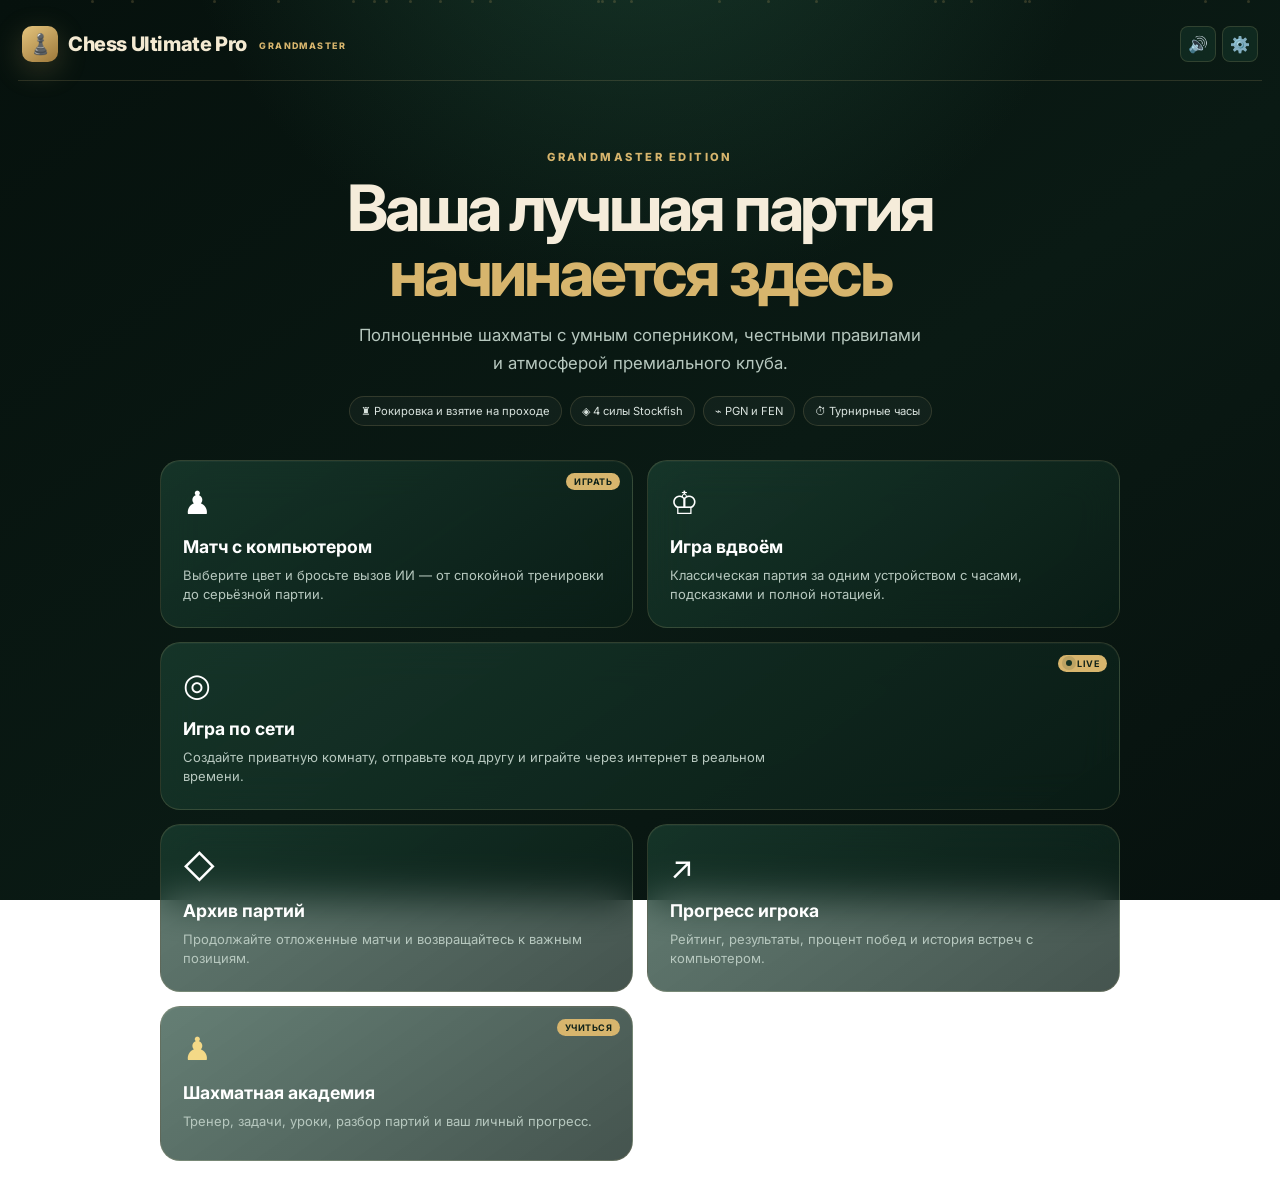
==== commit 4793784d: "Fix black pawn scale on iPhone" ====
--- a/index.html
+++ b/index.html
@@ -258,7 +258,7 @@
 @media(max-width:640px){.logo span::after{display:none}.menu-hero{margin:2vh auto 10px}.menu-hero h1{font-size:2.3rem}.menu-grid{grid-template-columns:1fr}.menu-card{min-height:130px}.feature-chip:nth-child(n+4){display:none}}
 @media(prefers-reduced-motion:reduce){*,*::before,*::after{animation-duration:.01ms!important;animation-iteration-count:1!important;scroll-behavior:auto!important;transition-duration:.01ms!important}}
 /* Final board scale guard: piece silhouette never grows beyond a square on narrow screens. */
-.board{container-type:inline-size}.board .piece{font-size:clamp(1.35rem,11.5cqi,3rem)!important;line-height:.9}.board .piece.black.piece-pawn{scale:.78;translate:0 -1%;filter:drop-shadow(0 2px 1.5px rgba(0,0,0,.32))}
+.board{container-type:inline-size}.board .piece{font-size:clamp(1.35rem,11.5cqi,3rem)!important;line-height:.9}.board .piece.black.piece-p{transform:scale(.72) translateY(-2%);filter:drop-shadow(0 2px 1.5px rgba(0,0,0,.32))}
 @media(max-width:700px){.board .piece{font-size:clamp(1.35rem,11.5cqi,2.45rem)!important}}
 </style>
 <base target="_blank">
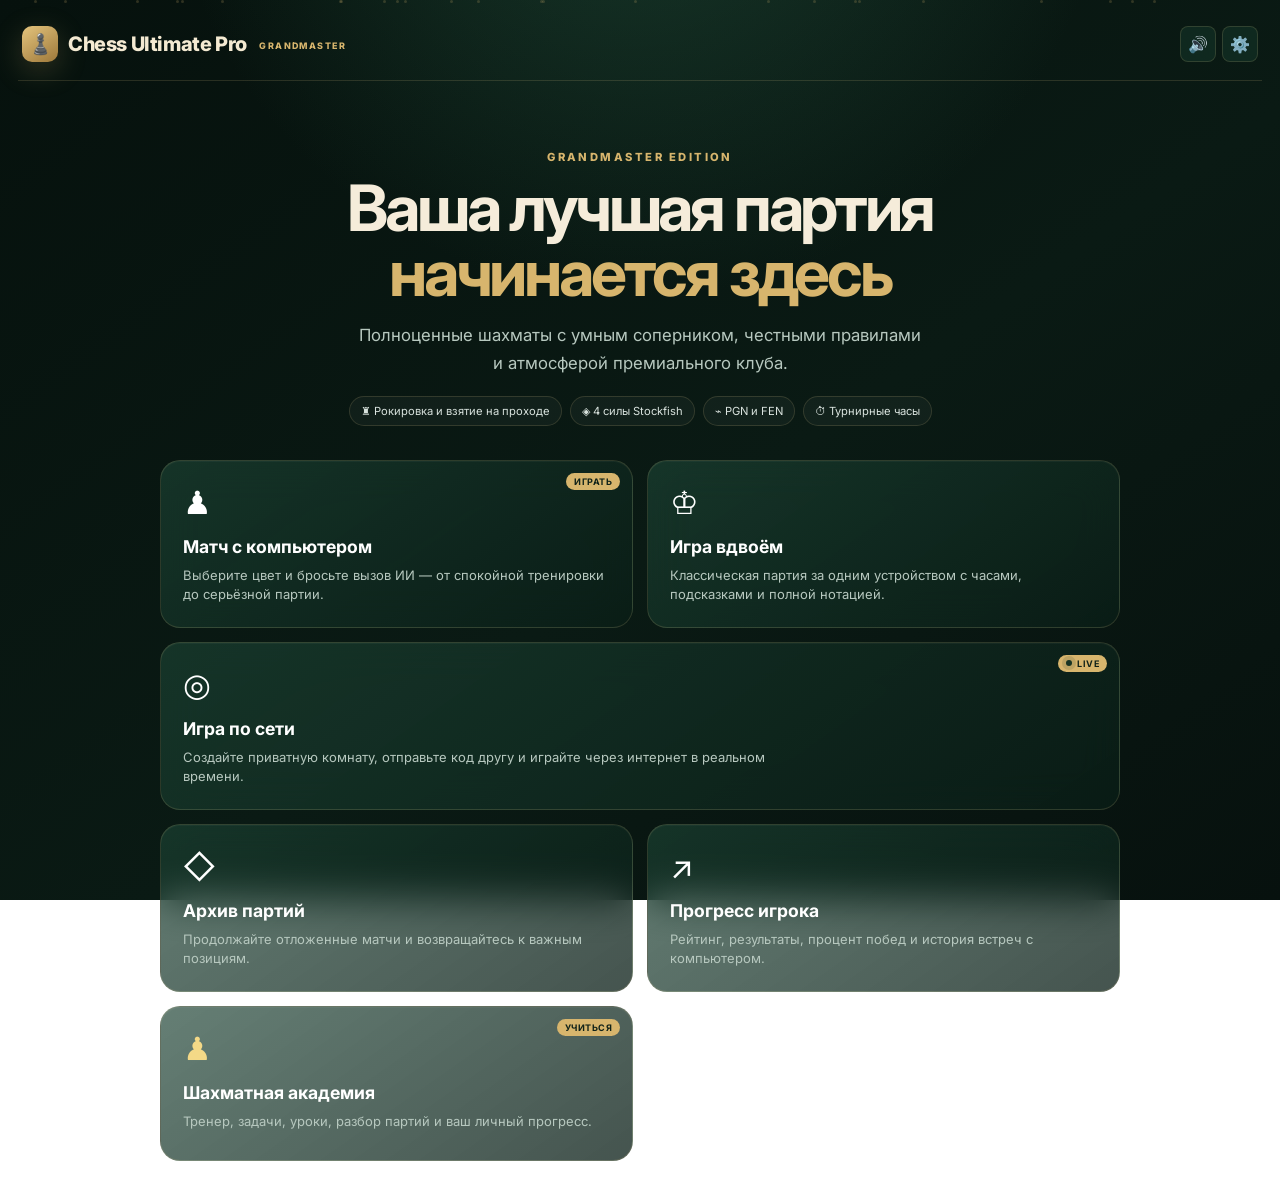
==== commit 90c74dd2: "Reduce black pawn font size and preserve it during moves" ====
--- a/index.html
+++ b/index.html
@@ -260,6 +260,7 @@
 /* Final board scale guard: piece silhouette never grows beyond a square on narrow screens. */
 .board{container-type:inline-size}.board .piece{font-size:clamp(1.35rem,11.5cqi,3rem)!important;line-height:.9}.board .piece.black.piece-p{transform:scale(.72) translateY(-2%);filter:drop-shadow(0 2px 1.5px rgba(0,0,0,.32))}
 @media(max-width:700px){.board .piece{font-size:clamp(1.35rem,11.5cqi,2.45rem)!important}}
+.board .piece.black.piece-p{font-size:clamp(1rem,7cqi,1.85rem)!important;transform:none;line-height:1}
 </style>
 <base target="_blank">
 </head>
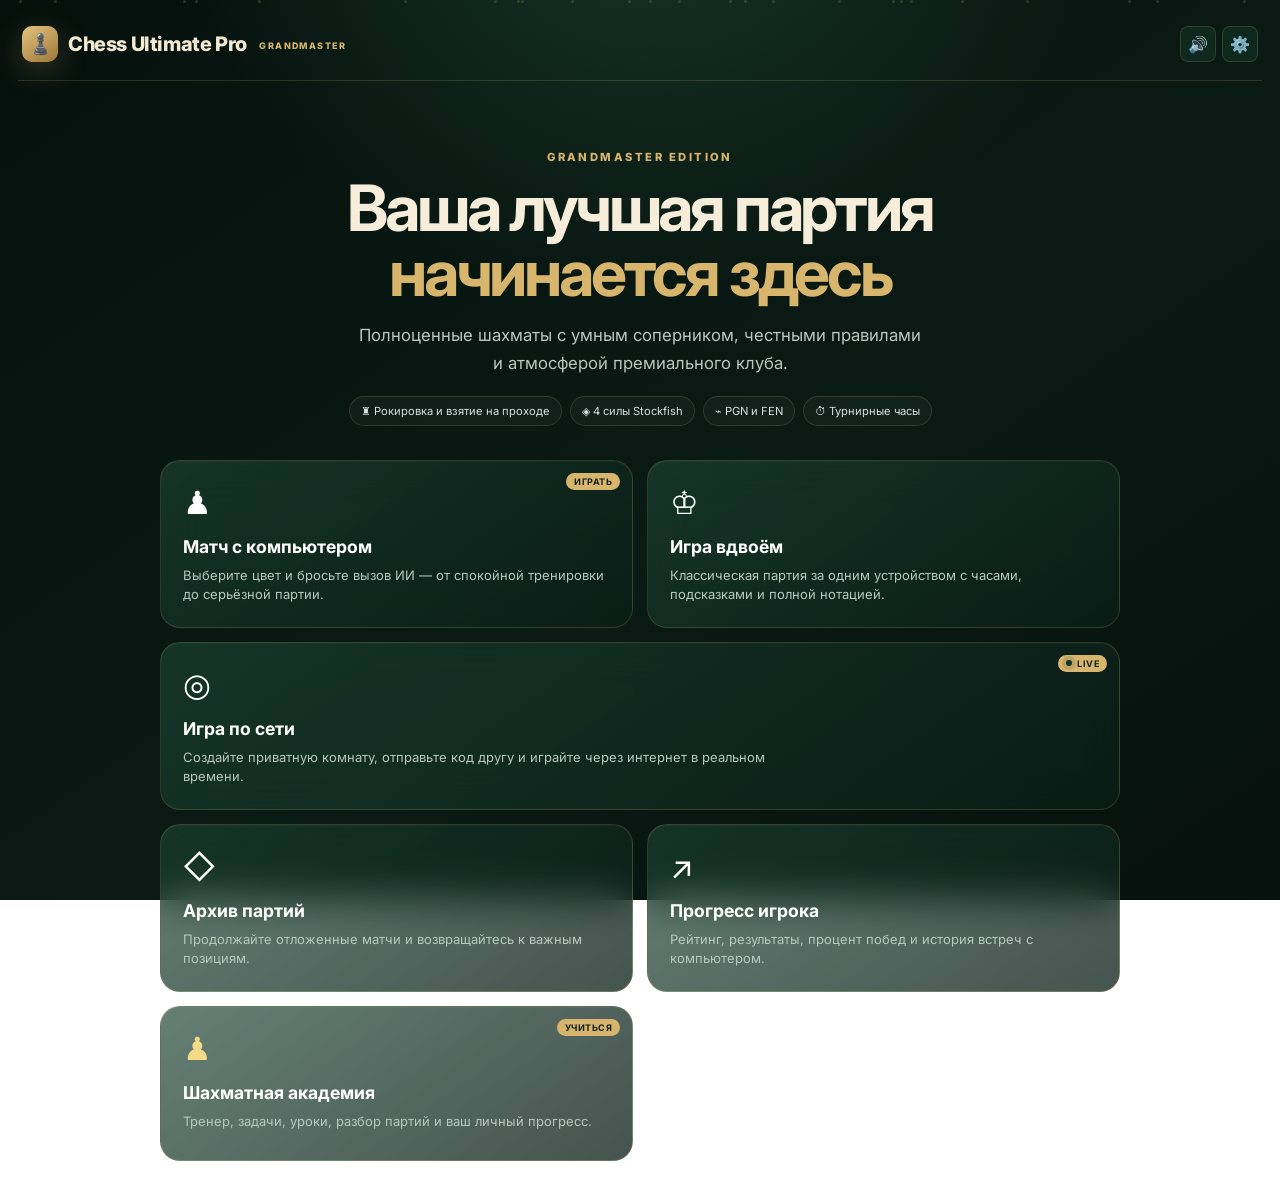
==== commit a582fa69: "Use identical pawn glyph and size for both colours on iOS" ====
--- a/index.html
+++ b/index.html
@@ -258,9 +258,9 @@
 @media(max-width:640px){.logo span::after{display:none}.menu-hero{margin:2vh auto 10px}.menu-hero h1{font-size:2.3rem}.menu-grid{grid-template-columns:1fr}.menu-card{min-height:130px}.feature-chip:nth-child(n+4){display:none}}
 @media(prefers-reduced-motion:reduce){*,*::before,*::after{animation-duration:.01ms!important;animation-iteration-count:1!important;scroll-behavior:auto!important;transition-duration:.01ms!important}}
 /* Final board scale guard: piece silhouette never grows beyond a square on narrow screens. */
-.board{container-type:inline-size}.board .piece{font-size:clamp(1.35rem,11.5cqi,3rem)!important;line-height:.9}.board .piece.black.piece-p{transform:scale(.72) translateY(-2%);filter:drop-shadow(0 2px 1.5px rgba(0,0,0,.32))}
+.board{container-type:inline-size}.board .piece{font-size:clamp(1.35rem,11.5cqi,3rem)!important;line-height:.9}
 @media(max-width:700px){.board .piece{font-size:clamp(1.35rem,11.5cqi,2.45rem)!important}}
-.board .piece.black.piece-p{font-size:clamp(1rem,7cqi,1.85rem)!important;transform:none;line-height:1}
+.board .piece.black.piece-p{color:#17251e;-webkit-text-stroke:1.15px #17251e;transform:none}
 </style>
 <base target="_blank">
 </head>
@@ -339,7 +339,9 @@
 
 <div class="toast" id="toast"></div>
 <script>
-const PIECES={'K':'♔','Q':'♕','R':'♖','B':'♗','N':'♘','P':'♙','k':'♚','q':'♛','r':'♜','b':'♝','n':'♞','p':'♟'};
+// Pawns share the same text glyph on both sides; colour is provided by CSS.
+// iOS can render the filled black pawn as a differently proportioned emoji.
+const PIECES={'K':'♔','Q':'♕','R':'♖','B':'♗','N':'♘','P':'♙','k':'♚','q':'♛','r':'♜','b':'♝','n':'♞','p':'♙'};
 const PIECE_VALUES={p:100,n:320,b:330,r:500,q:900,k:20000};
 const PST={p:[[0,0,0,0,0,0,0,0],[50,50,50,50,50,50,50,50],[10,10,20,30,30,20,10,10],[5,5,10,25,25,10,5,5],[0,0,0,20,20,0,0,0],[5,-5,-10,0,0,-10,-5,5],[5,10,10,-20,-20,10,10,5],[0,0,0,0,0,0,0,0]],n:[[-50,-40,-30,-30,-30,-30,-40,-50],[-40,-20,0,0,0,0,-20,-40],[-30,0,10,15,15,10,0,-30],[-30,5,15,20,20,15,5,-30],[-30,0,15,20,20,15,0,-30],[-30,5,10,15,15,10,5,-30],[-40,-20,0,5,5,0,-20,-40],[-50,-40,-30,-30,-30,-30,-40,-50]],b:[[-20,-10,-10,-10,-10,-10,-10,-20],[-10,0,0,0,0,0,0,-10],[-10,0,5,10,10,5,0,-10],[-10,5,5,10,10,5,5,-10],[-10,0,10,10,10,10,0,-10],[-10,10,10,10,10,10,10,-10],[-10,5,0,0,0,0,5,-10],[-20,-10,-10,-10,-10,-10,-10,-20]],r:[[0,0,0,0,0,0,0,0],[5,10,10,10,10,10,10,5],[-5,0,0,0,0,0,0,-5],[-5,0,0,0,0,0,0,-5],[-5,0,0,0,0,0,0,-5],[-5,0,0,0,0,0,0,-5],[-5,0,0,0,0,0,0,-5],[0,0,0,5,5,0,0,0]],q:[[-20,-10,-10,-5,-5,-10,-10,-20],[-10,0,0,0,0,0,0,-10],[-10,0,5,5,5,5,0,-10],[-5,0,5,5,5,5,0,-5],[0,0,5,5,5,5,0,-5],[-10,5,5,5,5,5,0,-10],[-10,0,5,0,0,0,0,-10],[-20,-10,-10,-5,-5,-10,-10,-20]],k:[[-30,-40,-40,-50,-50,-40,-40,-30],[-30,-40,-40,-50,-50,-40,-40,-30],[-30,-40,-40,-50,-50,-40,-40,-30],[-30,-40,-40,-50,-50,-40,-40,-30],[-20,-30,-30,-40,-40,-30,-30,-20],[-10,-20,-20,-20,-20,-20,-20,-10],[20,20,0,0,0,0,20,20],[20,30,10,0,0,10,30,20]]};
 
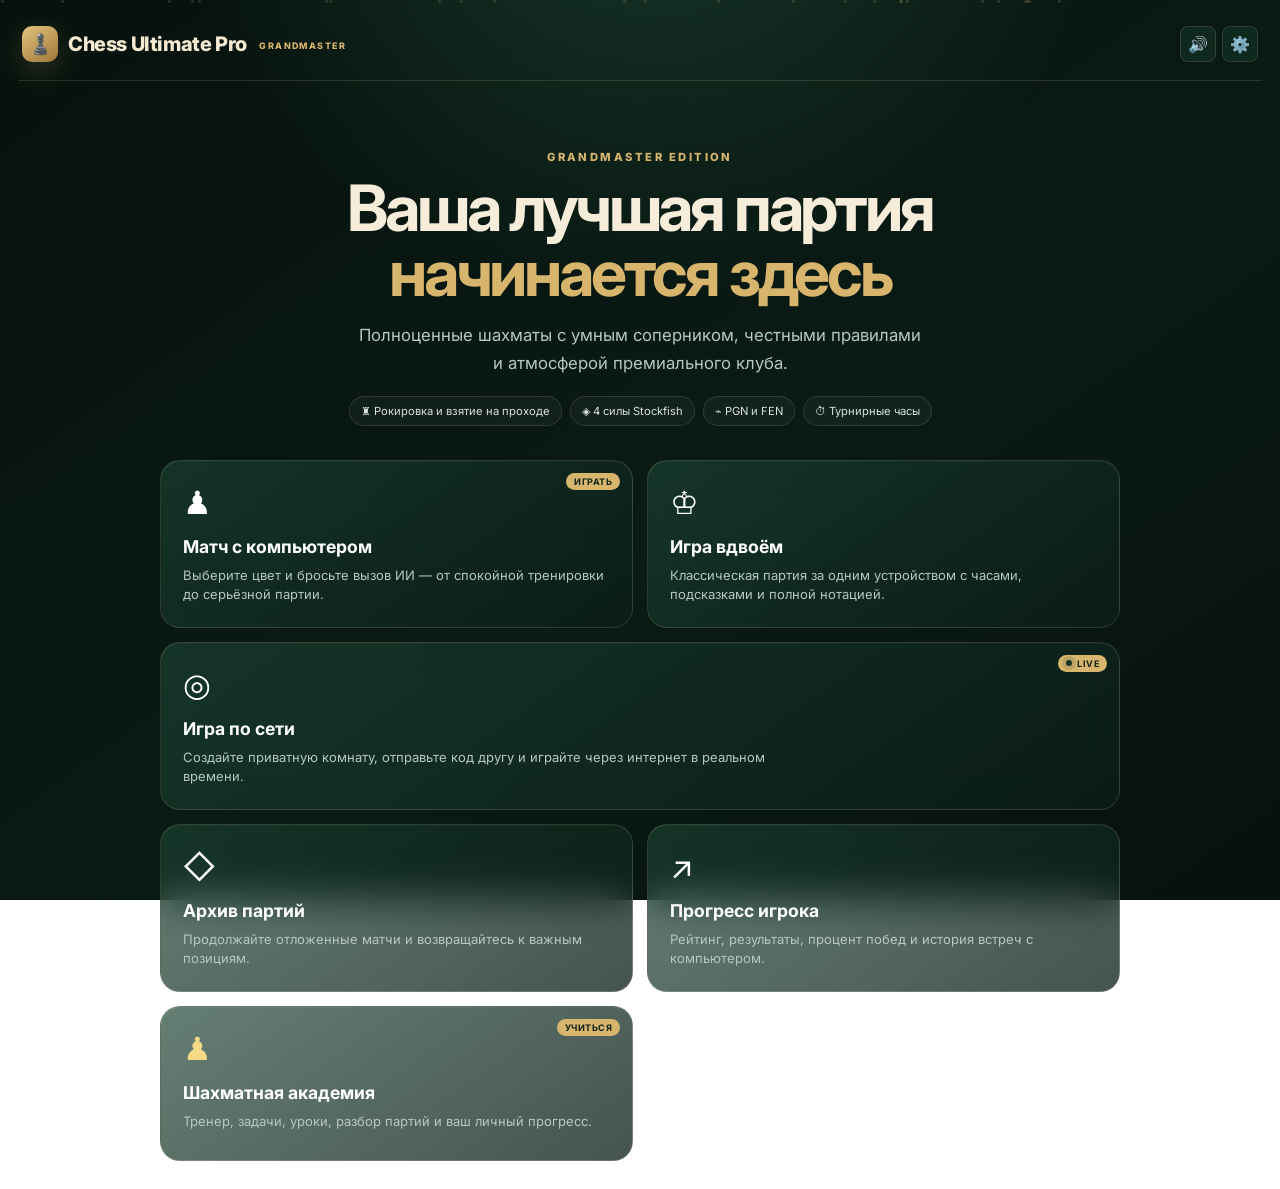
==== commit fc9ceb5a: "Render identical vector pawns independent of iPhone fonts" ====
--- a/index.html
+++ b/index.html
@@ -260,7 +260,10 @@
 /* Final board scale guard: piece silhouette never grows beyond a square on narrow screens. */
 .board{container-type:inline-size}.board .piece{font-size:clamp(1.35rem,11.5cqi,3rem)!important;line-height:.9}
 @media(max-width:700px){.board .piece{font-size:clamp(1.35rem,11.5cqi,2.45rem)!important}}
-.board .piece.black.piece-p{color:#17251e;-webkit-text-stroke:1.15px #17251e;transform:none}
+.board .piece.piece-p{display:flex;align-items:center;justify-content:center;width:100%;height:100%;transform:none;-webkit-text-stroke:0;text-shadow:none}
+.pawn-vector{display:block;width:54%;height:64%;overflow:visible;flex:none;filter:drop-shadow(0 2px 1px rgba(0,0,0,.24))}
+.pawn-vector.white{fill:#fff9ea;stroke:#4c3c24}.pawn-vector.black{fill:#17251e;stroke:#b3b698}
+.move-ghost .pawn-vector,.capture-ghost .pawn-vector{width:54%;height:64%}
 </style>
 <base target="_blank">
 </head>
@@ -342,6 +345,8 @@
 // Pawns share the same text glyph on both sides; colour is provided by CSS.
 // iOS can render the filled black pawn as a differently proportioned emoji.
 const PIECES={'K':'♔','Q':'♕','R':'♖','B':'♗','N':'♘','P':'♙','k':'♚','q':'♛','r':'♜','b':'♝','n':'♞','p':'♙'};
+// Fixed geometry for both colours, independent of iOS fonts.
+function pawnMarkup(pc){return '<svg class="pawn-vector '+(pc===pc.toUpperCase()?'white':'black')+'" viewBox="0 0 40 48" aria-hidden="true" focusable="false"><g stroke-width="1.25" stroke-linejoin="round"><circle cx="20" cy="9" r="6"/><path d="M14 17H26V21H24C24 29 27 33 30 36H10C13 33 16 29 16 21H14Z"/><path d="M10 36H30L33 41V45H7V41Z"/></g></svg>';}
 const PIECE_VALUES={p:100,n:320,b:330,r:500,q:900,k:20000};
 const PST={p:[[0,0,0,0,0,0,0,0],[50,50,50,50,50,50,50,50],[10,10,20,30,30,20,10,10],[5,5,10,25,25,10,5,5],[0,0,0,20,20,0,0,0],[5,-5,-10,0,0,-10,-5,5],[5,10,10,-20,-20,10,10,5],[0,0,0,0,0,0,0,0]],n:[[-50,-40,-30,-30,-30,-30,-40,-50],[-40,-20,0,0,0,0,-20,-40],[-30,0,10,15,15,10,0,-30],[-30,5,15,20,20,15,5,-30],[-30,0,15,20,20,15,0,-30],[-30,5,10,15,15,10,5,-30],[-40,-20,0,5,5,0,-20,-40],[-50,-40,-30,-30,-30,-30,-40,-50]],b:[[-20,-10,-10,-10,-10,-10,-10,-20],[-10,0,0,0,0,0,0,-10],[-10,0,5,10,10,5,0,-10],[-10,5,5,10,10,5,5,-10],[-10,0,10,10,10,10,0,-10],[-10,10,10,10,10,10,10,-10],[-10,5,0,0,0,0,5,-10],[-20,-10,-10,-10,-10,-10,-10,-20]],r:[[0,0,0,0,0,0,0,0],[5,10,10,10,10,10,10,5],[-5,0,0,0,0,0,0,-5],[-5,0,0,0,0,0,0,-5],[-5,0,0,0,0,0,0,-5],[-5,0,0,0,0,0,0,-5],[-5,0,0,0,0,0,0,-5],[0,0,0,5,5,0,0,0]],q:[[-20,-10,-10,-5,-5,-10,-10,-20],[-10,0,0,0,0,0,0,-10],[-10,0,5,5,5,5,0,-10],[-5,0,5,5,5,5,0,-5],[0,0,5,5,5,5,0,-5],[-10,5,5,5,5,5,0,-10],[-10,0,5,0,0,0,0,-10],[-20,-10,-10,-5,-5,-10,-10,-20]],k:[[-30,-40,-40,-50,-50,-40,-40,-30],[-30,-40,-40,-50,-50,-40,-40,-30],[-30,-40,-40,-50,-50,-40,-40,-30],[-30,-40,-40,-50,-50,-40,-40,-30],[-20,-30,-30,-40,-40,-30,-30,-20],[-10,-20,-20,-20,-20,-20,-20,-10],[20,20,0,0,0,0,20,20],[20,30,10,0,0,10,30,20]]};
 
@@ -362,7 +367,7 @@
 
 function initBoard(){state.board=[['r','n','b','q','k','b','n','r'],['p','p','p','p','p','p','p','p'],[null,null,null,null,null,null,null,null],[null,null,null,null,null,null,null,null],[null,null,null,null,null,null,null,null],[null,null,null,null,null,null,null,null],['P','P','P','P','P','P','P','P'],['R','N','B','Q','K','B','N','R']];state.turn='white';state.selected=null;state.validMoves=[];state.moveHistory=[];state.capturedPieces={white:[],black:[]};state.kingPositions={white:[7,4],black:[0,4]};state.castling={white:{kingside:true,queenside:true},black:{kingside:true,queenside:true}};state.enPassant=null;state.halfmove=0;state.fullmove=1;state.gameOver=false;state.lastMove=null;state.pendingPromotion=null;state.timers.white=state.timeControl*60;state.timers.black=state.timeControl*60;if(state.timerInterval){clearInterval(state.timerInterval);state.timerInterval=null}state.gameStartTime=Date.now();state.positionHistory=[positionKey()]}
 
-function renderBoard(){const b=document.getElementById('board');b.innerHTML='';const flipped=state.gameMode==='ai'&&state.playerColor==='black';for(let vr=0;vr<8;vr++){for(let vc=0;vc<8;vc++){const r=flipped?7-vr:vr,c=flipped?7-vc:vc;const sq=document.createElement('div');sq.className='square '+((r+c)%2===0?'light':'dark');sq.dataset.row=r;sq.dataset.col=c;sq.setAttribute('role','button');sq.setAttribute('aria-label',String.fromCharCode(97+c)+(8-r)+(state.board[r][c]?' '+PIECES[state.board[r][c]]:''));if(state.settings.coords){if(vc===0){const rk=document.createElement('span');rk.className='coord coord-rank';rk.textContent=8-r;sq.appendChild(rk)}if(vr===7){const fl=document.createElement('span');fl.className='coord coord-file';fl.textContent=String.fromCharCode(97+c);sq.appendChild(fl)}}const pc=state.board[r][c];if(pc){const pe=document.createElement('span');pe.className='piece '+(pc===pc.toUpperCase()?'white':'black')+' piece-'+typeOf(pc);pe.textContent=PIECES[pc];pe.id='piece-'+r+'-'+c;sq.appendChild(pe)}if(state.selected&&state.selected[0]===r&&state.selected[1]===c)sq.classList.add('selected');if(state.lastMove&&((state.lastMove.from[0]===r&&state.lastMove.from[1]===c)||(state.lastMove.to[0]===r&&state.lastMove.to[1]===c)))sq.classList.add('last-move');if(state.kingPositions[state.turn][0]===r&&state.kingPositions[state.turn][1]===c&&isInCheck(state.turn))sq.classList.add('check');if(state.settings.hints&&state.selected){const isV=state.validMoves.some(m=>m[0]===r&&m[1]===c);if(isV)sq.classList.add(state.board[r][c]?'valid-capture':'valid-move')}sq.addEventListener('click',()=>handleSquareClick(r,c));b.appendChild(sq)}}}
+function renderBoard(){const b=document.getElementById('board');b.innerHTML='';const flipped=state.gameMode==='ai'&&state.playerColor==='black';for(let vr=0;vr<8;vr++){for(let vc=0;vc<8;vc++){const r=flipped?7-vr:vr,c=flipped?7-vc:vc;const sq=document.createElement('div');sq.className='square '+((r+c)%2===0?'light':'dark');sq.dataset.row=r;sq.dataset.col=c;sq.setAttribute('role','button');sq.setAttribute('aria-label',String.fromCharCode(97+c)+(8-r)+(state.board[r][c]?' '+PIECES[state.board[r][c]]:''));if(state.settings.coords){if(vc===0){const rk=document.createElement('span');rk.className='coord coord-rank';rk.textContent=8-r;sq.appendChild(rk)}if(vr===7){const fl=document.createElement('span');fl.className='coord coord-file';fl.textContent=String.fromCharCode(97+c);sq.appendChild(fl)}}const pc=state.board[r][c];if(pc){const pe=document.createElement('span');pe.className='piece '+(pc===pc.toUpperCase()?'white':'black')+' piece-'+typeOf(pc);if(typeOf(pc)==='p')pe.innerHTML=pawnMarkup(pc);else pe.textContent=PIECES[pc];pe.id='piece-'+r+'-'+c;sq.appendChild(pe)}if(state.selected&&state.selected[0]===r&&state.selected[1]===c)sq.classList.add('selected');if(state.lastMove&&((state.lastMove.from[0]===r&&state.lastMove.from[1]===c)||(state.lastMove.to[0]===r&&state.lastMove.to[1]===c)))sq.classList.add('last-move');if(state.kingPositions[state.turn][0]===r&&state.kingPositions[state.turn][1]===c&&isInCheck(state.turn))sq.classList.add('check');if(state.settings.hints&&state.selected){const isV=state.validMoves.some(m=>m[0]===r&&m[1]===c);if(isV)sq.classList.add(state.board[r][c]?'valid-capture':'valid-move')}sq.addEventListener('click',()=>handleSquareClick(r,c));b.appendChild(sq)}}}
 
 function handleSquareClick(r,c){if(state.gameOver)return;if(state.pendingPromotion)return;if(state.gameMode==='ai'&&state.turn!==state.playerColor)return;const pc=state.board[r][c];if(state.selected){const mv=state.validMoves.find(m=>m[0]===r&&m[1]===c);if(mv){executeMove(state.selected[0],state.selected[1],r,c);return}if(pc&&isOwnPiece(pc,state.turn)){state.selected=[r,c];state.validMoves=getValidMoves(r,c);AudioEngine.play('select');renderBoard();return}state.selected=null;state.validMoves=[];renderBoard()}else if(pc&&isOwnPiece(pc,state.turn)){state.selected=[r,c];state.validMoves=getValidMoves(r,c);AudioEngine.play('select');renderBoard()}}
 
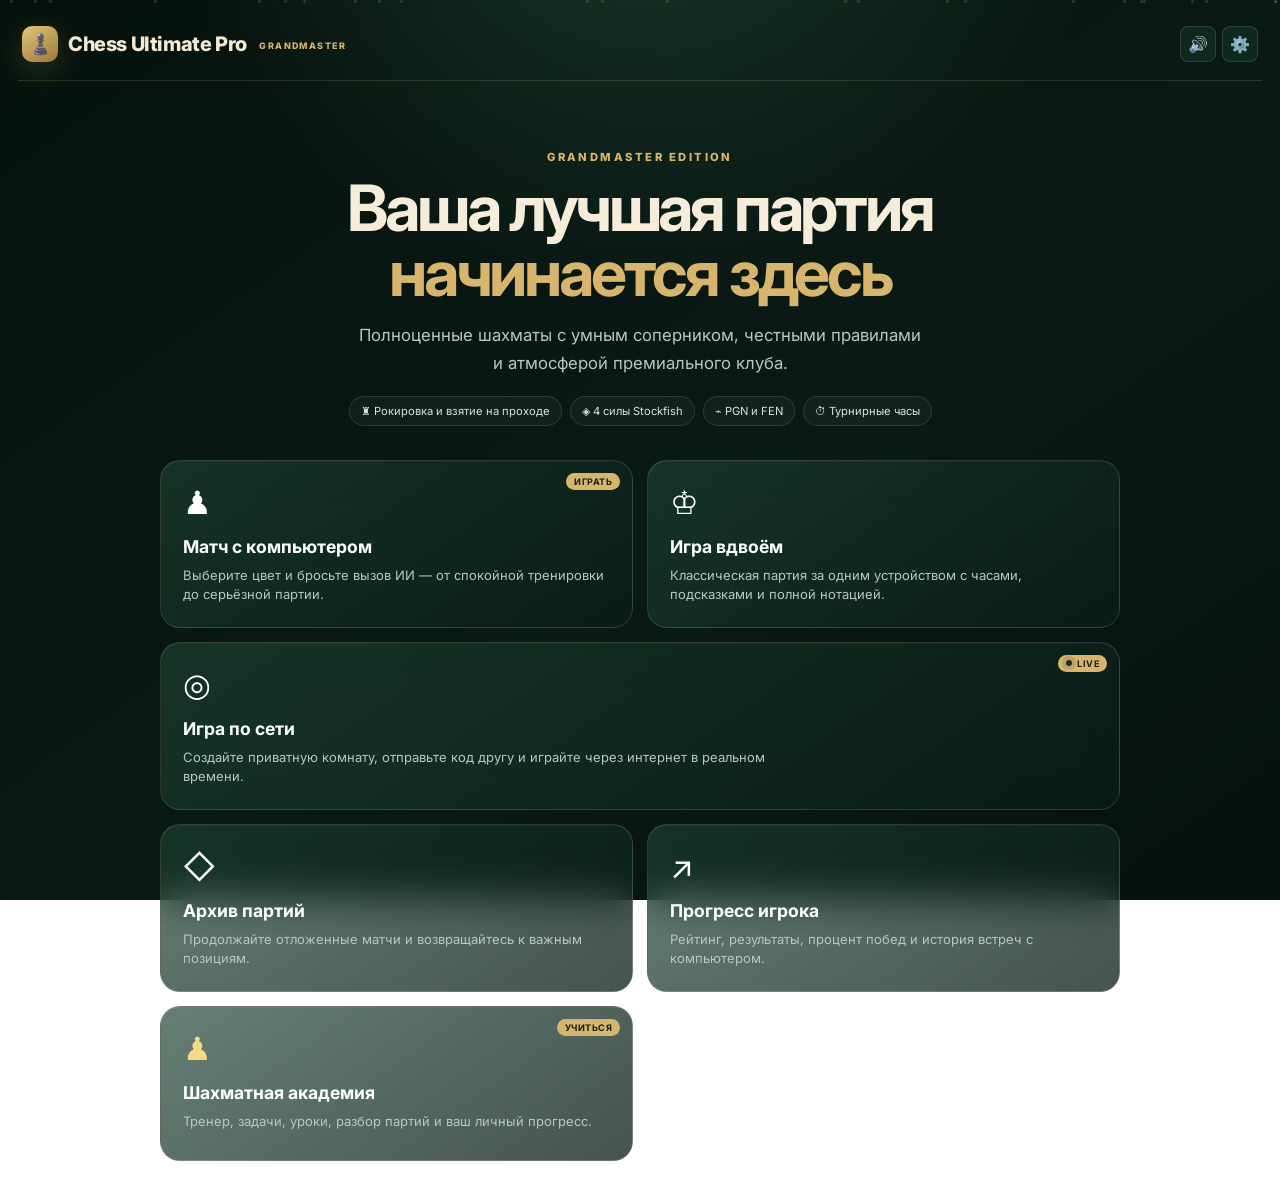
==== commit ec272a11: "Unify opaque vector pieces and validate responsive gameplay across devices" ====
--- a/index.html
+++ b/index.html
@@ -260,11 +260,9 @@
 /* Final board scale guard: piece silhouette never grows beyond a square on narrow screens. */
 .board{container-type:inline-size}.board .piece{font-size:clamp(1.35rem,11.5cqi,3rem)!important;line-height:.9}
 @media(max-width:700px){.board .piece{font-size:clamp(1.35rem,11.5cqi,2.45rem)!important}}
-.board .piece.piece-p{display:flex;align-items:center;justify-content:center;width:100%;height:100%;transform:none;-webkit-text-stroke:0;text-shadow:none}
-.pawn-vector{display:block;width:54%;height:64%;overflow:visible;flex:none;filter:drop-shadow(0 2px 1px rgba(0,0,0,.24))}
-.pawn-vector.white{fill:#fff9ea;stroke:#4c3c24}.pawn-vector.black{fill:#17251e;stroke:#b3b698}
-.move-ghost .pawn-vector,.capture-ghost .pawn-vector{width:54%;height:64%}
 </style>
+<link rel="stylesheet" href="responsive.css?v=16">
+<script src="piece-art.js?v=16"></script>
 <base target="_blank">
 </head>
 <body>
@@ -342,11 +340,9 @@
 
 <div class="toast" id="toast"></div>
 <script>
-// Pawns share the same text glyph on both sides; colour is provided by CSS.
-// iOS can render the filled black pawn as a differently proportioned emoji.
+// Unicode remains for textual labels; all board artwork uses PieceArt SVG.
 const PIECES={'K':'♔','Q':'♕','R':'♖','B':'♗','N':'♘','P':'♙','k':'♚','q':'♛','r':'♜','b':'♝','n':'♞','p':'♙'};
 // Fixed geometry for both colours, independent of iOS fonts.
-function pawnMarkup(pc){return '<svg class="pawn-vector '+(pc===pc.toUpperCase()?'white':'black')+'" viewBox="0 0 40 48" aria-hidden="true" focusable="false"><g stroke-width="1.25" stroke-linejoin="round"><circle cx="20" cy="9" r="6"/><path d="M14 17H26V21H24C24 29 27 33 30 36H10C13 33 16 29 16 21H14Z"/><path d="M10 36H30L33 41V45H7V41Z"/></g></svg>';}
 const PIECE_VALUES={p:100,n:320,b:330,r:500,q:900,k:20000};
 const PST={p:[[0,0,0,0,0,0,0,0],[50,50,50,50,50,50,50,50],[10,10,20,30,30,20,10,10],[5,5,10,25,25,10,5,5],[0,0,0,20,20,0,0,0],[5,-5,-10,0,0,-10,-5,5],[5,10,10,-20,-20,10,10,5],[0,0,0,0,0,0,0,0]],n:[[-50,-40,-30,-30,-30,-30,-40,-50],[-40,-20,0,0,0,0,-20,-40],[-30,0,10,15,15,10,0,-30],[-30,5,15,20,20,15,5,-30],[-30,0,15,20,20,15,0,-30],[-30,5,10,15,15,10,5,-30],[-40,-20,0,5,5,0,-20,-40],[-50,-40,-30,-30,-30,-30,-40,-50]],b:[[-20,-10,-10,-10,-10,-10,-10,-20],[-10,0,0,0,0,0,0,-10],[-10,0,5,10,10,5,0,-10],[-10,5,5,10,10,5,5,-10],[-10,0,10,10,10,10,0,-10],[-10,10,10,10,10,10,10,-10],[-10,5,0,0,0,0,5,-10],[-20,-10,-10,-10,-10,-10,-10,-20]],r:[[0,0,0,0,0,0,0,0],[5,10,10,10,10,10,10,5],[-5,0,0,0,0,0,0,-5],[-5,0,0,0,0,0,0,-5],[-5,0,0,0,0,0,0,-5],[-5,0,0,0,0,0,0,-5],[-5,0,0,0,0,0,0,-5],[0,0,0,5,5,0,0,0]],q:[[-20,-10,-10,-5,-5,-10,-10,-20],[-10,0,0,0,0,0,0,-10],[-10,0,5,5,5,5,0,-10],[-5,0,5,5,5,5,0,-5],[0,0,5,5,5,5,0,-5],[-10,5,5,5,5,5,0,-10],[-10,0,5,0,0,0,0,-10],[-20,-10,-10,-5,-5,-10,-10,-20]],k:[[-30,-40,-40,-50,-50,-40,-40,-30],[-30,-40,-40,-50,-50,-40,-40,-30],[-30,-40,-40,-50,-50,-40,-40,-30],[-30,-40,-40,-50,-50,-40,-40,-30],[-20,-30,-30,-40,-40,-30,-30,-20],[-10,-20,-20,-20,-20,-20,-20,-10],[20,20,0,0,0,0,20,20],[20,30,10,0,0,10,30,20]]};
 
@@ -365,9 +361,9 @@
 function createParticles(){const c=document.getElementById('particles');c.innerHTML='';for(let i=0;i<25;i++){const p=document.createElement('div');p.className='particle';p.style.left=Math.random()*100+'%';p.style.animationDelay=Math.random()*20+'s';p.style.animationDuration=(12+Math.random()*15)+'s';c.appendChild(p)}}
 createParticles();
 
-function initBoard(){state.board=[['r','n','b','q','k','b','n','r'],['p','p','p','p','p','p','p','p'],[null,null,null,null,null,null,null,null],[null,null,null,null,null,null,null,null],[null,null,null,null,null,null,null,null],[null,null,null,null,null,null,null,null],['P','P','P','P','P','P','P','P'],['R','N','B','Q','K','B','N','R']];state.turn='white';state.selected=null;state.validMoves=[];state.moveHistory=[];state.capturedPieces={white:[],black:[]};state.kingPositions={white:[7,4],black:[0,4]};state.castling={white:{kingside:true,queenside:true},black:{kingside:true,queenside:true}};state.enPassant=null;state.halfmove=0;state.fullmove=1;state.gameOver=false;state.lastMove=null;state.pendingPromotion=null;state.timers.white=state.timeControl*60;state.timers.black=state.timeControl*60;if(state.timerInterval){clearInterval(state.timerInterval);state.timerInterval=null}state.gameStartTime=Date.now();state.positionHistory=[positionKey()]}
-
-function renderBoard(){const b=document.getElementById('board');b.innerHTML='';const flipped=state.gameMode==='ai'&&state.playerColor==='black';for(let vr=0;vr<8;vr++){for(let vc=0;vc<8;vc++){const r=flipped?7-vr:vr,c=flipped?7-vc:vc;const sq=document.createElement('div');sq.className='square '+((r+c)%2===0?'light':'dark');sq.dataset.row=r;sq.dataset.col=c;sq.setAttribute('role','button');sq.setAttribute('aria-label',String.fromCharCode(97+c)+(8-r)+(state.board[r][c]?' '+PIECES[state.board[r][c]]:''));if(state.settings.coords){if(vc===0){const rk=document.createElement('span');rk.className='coord coord-rank';rk.textContent=8-r;sq.appendChild(rk)}if(vr===7){const fl=document.createElement('span');fl.className='coord coord-file';fl.textContent=String.fromCharCode(97+c);sq.appendChild(fl)}}const pc=state.board[r][c];if(pc){const pe=document.createElement('span');pe.className='piece '+(pc===pc.toUpperCase()?'white':'black')+' piece-'+typeOf(pc);if(typeOf(pc)==='p')pe.innerHTML=pawnMarkup(pc);else pe.textContent=PIECES[pc];pe.id='piece-'+r+'-'+c;sq.appendChild(pe)}if(state.selected&&state.selected[0]===r&&state.selected[1]===c)sq.classList.add('selected');if(state.lastMove&&((state.lastMove.from[0]===r&&state.lastMove.from[1]===c)||(state.lastMove.to[0]===r&&state.lastMove.to[1]===c)))sq.classList.add('last-move');if(state.kingPositions[state.turn][0]===r&&state.kingPositions[state.turn][1]===c&&isInCheck(state.turn))sq.classList.add('check');if(state.settings.hints&&state.selected){const isV=state.validMoves.some(m=>m[0]===r&&m[1]===c);if(isV)sq.classList.add(state.board[r][c]?'valid-capture':'valid-move')}sq.addEventListener('click',()=>handleSquareClick(r,c));b.appendChild(sq)}}}
+function initBoard(){state.gameEpoch=(state.gameEpoch||0)+1;state.board=[['r','n','b','q','k','b','n','r'],['p','p','p','p','p','p','p','p'],[null,null,null,null,null,null,null,null],[null,null,null,null,null,null,null,null],[null,null,null,null,null,null,null,null],[null,null,null,null,null,null,null,null],['P','P','P','P','P','P','P','P'],['R','N','B','Q','K','B','N','R']];state.turn='white';state.selected=null;state.validMoves=[];state.moveHistory=[];state.capturedPieces={white:[],black:[]};state.kingPositions={white:[7,4],black:[0,4]};state.castling={white:{kingside:true,queenside:true},black:{kingside:true,queenside:true}};state.enPassant=null;state.halfmove=0;state.fullmove=1;state.gameOver=false;state.lastMove=null;state.pendingPromotion=null;state.timers.white=state.timeControl*60;state.timers.black=state.timeControl*60;if(state.timerInterval){clearInterval(state.timerInterval);state.timerInterval=null}state.gameStartTime=Date.now();state.positionHistory=[positionKey()]}
+
+function renderBoard(){const b=document.getElementById('board');b.innerHTML='';const flipped=(state.gameMode==='ai'||state.gameMode==='online')&&state.playerColor==='black';for(let vr=0;vr<8;vr++){for(let vc=0;vc<8;vc++){const r=flipped?7-vr:vr,c=flipped?7-vc:vc;const sq=document.createElement('div');sq.className='square '+((r+c)%2===0?'light':'dark');sq.dataset.row=r;sq.dataset.col=c;sq.setAttribute('role','button');sq.tabIndex=0;sq.addEventListener('keydown',event=>{if(event.key==='Enter'||event.key===' '){event.preventDefault();handleSquareClick(r,c)}});sq.setAttribute('aria-label',String.fromCharCode(97+c)+(8-r)+(state.board[r][c]?' '+PIECES[state.board[r][c]]:''));if(state.settings.coords){if(vc===0){const rk=document.createElement('span');rk.className='coord coord-rank';rk.textContent=8-r;sq.appendChild(rk)}if(vr===7){const fl=document.createElement('span');fl.className='coord coord-file';fl.textContent=String.fromCharCode(97+c);sq.appendChild(fl)}}const pc=state.board[r][c];if(pc){const pe=document.createElement('span');pe.className='piece '+(pc===pc.toUpperCase()?'white':'black')+' piece-'+typeOf(pc);pe.innerHTML=PieceArt.markup(pc);pe.id='piece-'+r+'-'+c;sq.appendChild(pe)}if(state.selected&&state.selected[0]===r&&state.selected[1]===c)sq.classList.add('selected');if(state.lastMove&&((state.lastMove.from[0]===r&&state.lastMove.from[1]===c)||(state.lastMove.to[0]===r&&state.lastMove.to[1]===c)))sq.classList.add('last-move');if(state.kingPositions[state.turn][0]===r&&state.kingPositions[state.turn][1]===c&&isInCheck(state.turn))sq.classList.add('check');if(state.settings.hints&&state.selected){const isV=state.validMoves.some(m=>m[0]===r&&m[1]===c);if(isV)sq.classList.add(state.board[r][c]?'valid-capture':'valid-move')}sq.addEventListener('click',()=>handleSquareClick(r,c));b.appendChild(sq)}}}
 
 function handleSquareClick(r,c){if(state.gameOver)return;if(state.pendingPromotion)return;if(state.gameMode==='ai'&&state.turn!==state.playerColor)return;const pc=state.board[r][c];if(state.selected){const mv=state.validMoves.find(m=>m[0]===r&&m[1]===c);if(mv){executeMove(state.selected[0],state.selected[1],r,c);return}if(pc&&isOwnPiece(pc,state.turn)){state.selected=[r,c];state.validMoves=getValidMoves(r,c);AudioEngine.play('select');renderBoard();return}state.selected=null;state.validMoves=[];renderBoard()}else if(pc&&isOwnPiece(pc,state.turn)){state.selected=[r,c];state.validMoves=getValidMoves(r,c);AudioEngine.play('select');renderBoard()}}
 
@@ -388,17 +384,17 @@
     state.capturedPieces[color==='white'?'black':'white'].push(captured);
     const sq=document.querySelector('.square[data-row="'+toRow+'"][data-col="'+toCol+'"]');
     if(sq){const flash=document.createElement('div');flash.className='destruction-flash';sq.appendChild(flash);setTimeout(()=>flash.remove(),300)}
-}state.board[toRow][toCol]=piece;state.board[fromRow][fromCol]=null;if(p==='k')state.kingPositions[color]=[toRow,toCol];if(p==='k'&&Math.abs(toCol-fromCol)===2){isCastle=true;const row=fromRow;if(toCol===6){state.board[row][5]=state.board[row][7];state.board[row][7]=null}else if(toCol===2){state.board[row][3]=state.board[row][0];state.board[row][0]=null}}if(p==='p'&&(toRow===0||toRow===7)){if(promotionChoice){state.board[toRow][toCol]=color==='white'?promotionChoice.toUpperCase():promotionChoice.toLowerCase();AudioEngine.play('promotion')}else{state.pendingPromotion={fromRow,fromCol,toRow,toCol,stateCopy};showPromotionModal();return}}if(p==='k'){state.castling[color].kingside=false;state.castling[color].queenside=false}if(p==='r'){if(fromCol===7)state.castling[color].kingside=false;if(fromCol===0)state.castling[color].queenside=false}if(captured&&typeOf(captured)==='r'){const capColor=captured===captured.toUpperCase()?'white':'black';if(toCol===7)state.castling[capColor].kingside=false;if(toCol===0)state.castling[capColor].queenside=false}if(p==='p'&&Math.abs(toRow-fromRow)===2)state.enPassant=[color==='white'?toRow+1:toRow-1,toCol];else state.enPassant=null;if(p==='p'||captured||isEnPassant)state.halfmove=0;else state.halfmove++;if(state.turn==='black')state.fullmove++;const notation=getMoveNotation(fromRow,fromCol,toRow,toCol,piece,captured,isCastle,promotionChoice);state.moveHistory.push({from:[fromRow,fromCol],to:[toRow,toCol],piece,captured,notation,state:stateCopy,turn:state.turn,isCapture,isCastle,isEnPassant});state.lastMove={from:[fromRow,fromCol],to:[toRow,toCol]};if(isCapture)AudioEngine.play('capture');else if(isCastle)AudioEngine.play('castle');else AudioEngine.play('move');state.turn=state.turn==='white'?'black':'white';state.selected=null;state.validMoves=[];renderBoard();updateUI();if(isCheckmate(state.turn)){setTimeout(()=>{AudioEngine.play('checkmate');endGame('checkmate',state.turn==='white'?'black':'white')},300)}else if(isStalemate(state.turn))endGame('stalemate');else if(isInCheck(state.turn))AudioEngine.play('check');else if(state.halfmove>=100)endGame('fifty-move');if(state.timeControl>0&&!state.timerInterval)startTimer();if(state.gameMode==='ai'&&state.turn!==state.playerColor&&!state.gameOver)setTimeout(makeAIMove,600)}
-
-function getMoveNotation(fromRow,fromCol,toRow,toCol,piece,captured,isCastle,promotion){const files='abcdefgh';const ranks='87654321';const p=typeOf(piece);if(isCastle)return toCol>fromCol?'O-O':'O-O-O';let notation='';if(p!=='p')notation+=p.toUpperCase();if(captured){if(p==='p')notation+=files[fromCol];notation+='x'}notation+=files[toCol]+ranks[toRow];if(promotion)notation+='='+promotion.toUpperCase();return notation}
+}state.board[toRow][toCol]=piece;state.board[fromRow][fromCol]=null;if(p==='k')state.kingPositions[color]=[toRow,toCol];if(p==='k'&&Math.abs(toCol-fromCol)===2){isCastle=true;const row=fromRow;if(toCol===6){state.board[row][5]=state.board[row][7];state.board[row][7]=null}else if(toCol===2){state.board[row][3]=state.board[row][0];state.board[row][0]=null}}if(p==='p'&&(toRow===0||toRow===7)){if(promotionChoice){state.board[toRow][toCol]=color==='white'?promotionChoice.toUpperCase():promotionChoice.toLowerCase();AudioEngine.play('promotion')}else{state.pendingPromotion={fromRow,fromCol,toRow,toCol,stateCopy};showPromotionModal();return}}if(p==='k'){state.castling[color].kingside=false;state.castling[color].queenside=false}if(p==='r'&&fromRow===(color==='white'?7:0)){if(fromCol===7)state.castling[color].kingside=false;if(fromCol===0)state.castling[color].queenside=false}if(captured&&typeOf(captured)==='r'){const capColor=captured===captured.toUpperCase()?'white':'black';if(toRow===(capColor==='white'?7:0)){if(toCol===7)state.castling[capColor].kingside=false;if(toCol===0)state.castling[capColor].queenside=false}}if(p==='p'&&Math.abs(toRow-fromRow)===2)state.enPassant=[color==='white'?toRow+1:toRow-1,toCol];else state.enPassant=null;if(p==='p'||captured||isEnPassant)state.halfmove=0;else state.halfmove++;if(state.turn==='black')state.fullmove++;const notation=getMoveNotation(fromRow,fromCol,toRow,toCol,piece,captured,isCastle,promotionChoice,stateCopy);state.moveHistory.push({from:[fromRow,fromCol],to:[toRow,toCol],piece,captured,notation,state:stateCopy,turn:state.turn,isCapture,isCastle,isEnPassant});state.lastMove={from:[fromRow,fromCol],to:[toRow,toCol]};if(isCapture)AudioEngine.play('capture');else if(isCastle)AudioEngine.play('castle');else AudioEngine.play('move');state.turn=state.turn==='white'?'black':'white';state.selected=null;state.validMoves=[];renderBoard();updateUI();if(isCheckmate(state.turn)){AudioEngine.play('checkmate');endGame('checkmate',state.turn==='white'?'black':'white')}else if(isStalemate(state.turn))endGame('stalemate');else if(isInCheck(state.turn))AudioEngine.play('check');else if(state.halfmove>=100)endGame('fifty-move');if(state.timeControl>0&&!state.timerInterval)startTimer();if(state.gameMode==='ai'&&state.turn!==state.playerColor&&!state.gameOver)setTimeout(makeAIMove,600)}
+
+function getMoveNotation(fromRow,fromCol,toRow,toCol,piece,captured,isCastle,promotion,before){const files='abcdefgh';const ranks='87654321';const p=typeOf(piece);if(isCastle)return toCol>fromCol?'O-O':'O-O-O';let notation='';if(p!=='p')notation+=p.toUpperCase();if(captured){if(p==='p')notation+=files[fromCol];notation+='x'}notation+=files[toCol]+ranks[toRow];if(promotion)notation+='='+promotion.toUpperCase();return notation}
 
 function isCheckmate(color){if(!isInCheck(color))return false;return!hasAnyValidMove(color)}
 function isStalemate(color){if(isInCheck(color))return false;return!hasAnyValidMove(color)}
 function hasAnyValidMove(color){for(let r=0;r<8;r++){for(let c=0;c<8;c++){const piece=state.board[r][c];if(piece&&isOwnPiece(piece,color)){const moves=getValidMoves(r,c);if(moves.length>0)return true}}}return false}
 
-function showPromotionModal(){const modal=document.getElementById('modal-promotion');const options=document.getElementById('promotion-options');options.innerHTML='';const color=state.pendingPromotion?(state.board[state.pendingPromotion.toRow][state.pendingPromotion.toCol]===state.board[state.pendingPromotion.toRow][state.pendingPromotion.toCol].toUpperCase()?'white':'black'):'white';const pieces=color==='white'?['Q','R','B','N']:['q','r','b','n'];const display={'Q':'♕','R':'♖','B':'♗','N':'♘','q':'♛','r':'♜','b':'♝','n':'♞'};for(const p of pieces){const btn=document.createElement('div');btn.className='promotion-piece';btn.textContent=display[p];btn.onclick=()=>{closeModal('modal-promotion');const prom=state.pendingPromotion;state.pendingPromotion=null;state.board=prom.stateCopy.board;state.turn=prom.stateCopy.turn;state.castling=prom.stateCopy.castling;state.kingPositions=prom.stateCopy.kingPositions;state.enPassant=prom.stateCopy.enPassant;state.halfmove=prom.stateCopy.halfmove;state.fullmove=prom.stateCopy.fullmove;state.capturedPieces=prom.stateCopy.capturedPieces;executeMove(prom.fromRow,prom.fromCol,prom.toRow,prom.toCol,p.toLowerCase())};options.appendChild(btn)}openModal('modal-promotion')}
-
-function updateUI(){const wTimer=document.getElementById('timer-white');const bTimer=document.getElementById('timer-black');if(state.timeControl>0){wTimer.textContent=formatTime(state.timers.white);bTimer.textContent=formatTime(state.timers.black);wTimer.classList.toggle('low-time',state.timers.white<60&&state.timers.white>0);bTimer.classList.toggle('low-time',state.timers.black<60&&state.timers.black>0)}else{wTimer.textContent='--:--';bTimer.textContent='--:--';wTimer.classList.remove('low-time');bTimer.classList.remove('low-time')}document.getElementById('panel-white').classList.toggle('active-turn',state.turn==='white');document.getElementById('panel-black').classList.toggle('active-turn',state.turn==='black');if(state.gameMode==='ai'){document.getElementById('status-white').textContent=state.turn==='white'?(state.playerColor==='white'?'Ваш ход':'ИИ думает...'):'Ожидание...';document.getElementById('status-black').textContent=state.turn==='black'?(state.playerColor==='black'?'Ваш ход':'ИИ думает...'):'Ожидание...'}else{document.getElementById('status-white').textContent=state.turn==='white'?'Ход белых':'Ожидание...';document.getElementById('status-black').textContent=state.turn==='black'?'Ход чёрных':'Ожидание...'}document.getElementById('captured-white').innerHTML=state.capturedPieces.white.map(p=>'<span class="captured-piece">'+PIECES[p]+'</span>').join('');document.getElementById('captured-black').innerHTML=state.capturedPieces.black.map(p=>'<span class="captured-piece">'+PIECES[p]+'</span>').join('');const moveList=document.getElementById('move-list');moveList.innerHTML='';for(let i=0;i<state.moveHistory.length;i+=2){const num=Math.floor(i/2)+1;const whiteMove=state.moveHistory[i];const blackMove=state.moveHistory[i+1];let wNotation=whiteMove?whiteMove.notation:'';let bNotation=blackMove?blackMove.notation:'';if(whiteMove){const nextTurn='black';if(isCheckmate(nextTurn))wNotation+='#';else if(isInCheck(nextTurn))wNotation+='+'}if(blackMove){const nextTurn='white';if(isCheckmate(nextTurn))bNotation+='#';else if(isInCheck(nextTurn))bNotation+='+'}const numEl=document.createElement('div');numEl.className='move-number';numEl.textContent=num+'.';moveList.appendChild(numEl);const wEl=document.createElement('div');wEl.className='move-entry'+(i===state.moveHistory.length-1?' current':'');wEl.textContent=wNotation;moveList.appendChild(wEl);const bEl=document.createElement('div');bEl.className='move-entry'+(i+1===state.moveHistory.length?' current':'');bEl.textContent=bNotation;moveList.appendChild(bEl)}moveList.scrollTop=moveList.scrollHeight}
+function showPromotionModal(){const modal=document.getElementById('modal-promotion');const options=document.getElementById('promotion-options');options.innerHTML='';const color=state.pendingPromotion?(state.board[state.pendingPromotion.toRow][state.pendingPromotion.toCol]===state.board[state.pendingPromotion.toRow][state.pendingPromotion.toCol].toUpperCase()?'white':'black'):'white';const pieces=color==='white'?['Q','R','B','N']:['q','r','b','n'];const display={'Q':'♕','R':'♖','B':'♗','N':'♘','q':'♛','r':'♜','b':'♝','n':'♞'};for(const p of pieces){const btn=document.createElement('div');btn.className='promotion-piece';btn.innerHTML=PieceArt.markup(p);btn.setAttribute('role','button');btn.tabIndex=0;btn.setAttribute('aria-label',({q:'Ферзь',r:'Ладья',b:'Слон',n:'Конь'})[p.toLowerCase()]);btn.onkeydown=event=>{if(event.key==='Enter'||event.key===' '){event.preventDefault();btn.click()}};btn.onclick=()=>{closeModal('modal-promotion');const prom=state.pendingPromotion;state.pendingPromotion=null;state.board=prom.stateCopy.board;state.turn=prom.stateCopy.turn;state.castling=prom.stateCopy.castling;state.kingPositions=prom.stateCopy.kingPositions;state.enPassant=prom.stateCopy.enPassant;state.halfmove=prom.stateCopy.halfmove;state.fullmove=prom.stateCopy.fullmove;state.capturedPieces=prom.stateCopy.capturedPieces;executeMove(prom.fromRow,prom.fromCol,prom.toRow,prom.toCol,p.toLowerCase())};options.appendChild(btn)}openModal('modal-promotion')}
+
+function updateUI(){const wTimer=document.getElementById('timer-white');const bTimer=document.getElementById('timer-black');if(state.timeControl>0){wTimer.textContent=formatTime(state.timers.white);bTimer.textContent=formatTime(state.timers.black);wTimer.classList.toggle('low-time',state.timers.white<60&&state.timers.white>0);bTimer.classList.toggle('low-time',state.timers.black<60&&state.timers.black>0)}else{wTimer.textContent='--:--';bTimer.textContent='--:--';wTimer.classList.remove('low-time');bTimer.classList.remove('low-time')}document.getElementById('panel-white').classList.toggle('active-turn',state.turn==='white');document.getElementById('panel-black').classList.toggle('active-turn',state.turn==='black');if(state.gameMode==='ai'){document.getElementById('status-white').textContent=state.turn==='white'?(state.playerColor==='white'?'Ваш ход':'ИИ думает...'):'Ожидание...';document.getElementById('status-black').textContent=state.turn==='black'?(state.playerColor==='black'?'Ваш ход':'ИИ думает...'):'Ожидание...'}else{document.getElementById('status-white').textContent=state.turn==='white'?'Ход белых':'Ожидание...';document.getElementById('status-black').textContent=state.turn==='black'?'Ход чёрных':'Ожидание...'}document.getElementById('captured-white').innerHTML=state.capturedPieces.white.map(p=>'<span class="captured-piece">'+PieceArt.markup(p)+'</span>').join('');document.getElementById('captured-black').innerHTML=state.capturedPieces.black.map(p=>'<span class="captured-piece">'+PieceArt.markup(p)+'</span>').join('');const moveList=document.getElementById('move-list');moveList.innerHTML='';for(let i=0;i<state.moveHistory.length;i+=2){const num=Math.floor(i/2)+1;const whiteMove=state.moveHistory[i];const blackMove=state.moveHistory[i+1];let wNotation=whiteMove?whiteMove.notation:'';let bNotation=blackMove?blackMove.notation:'';if(whiteMove){const nextTurn='black';if(isCheckmate(nextTurn))wNotation+='#';else if(isInCheck(nextTurn))wNotation+='+'}if(blackMove){const nextTurn='white';if(isCheckmate(nextTurn))bNotation+='#';else if(isInCheck(nextTurn))bNotation+='+'}const numEl=document.createElement('div');numEl.className='move-number';numEl.textContent=num+'.';moveList.appendChild(numEl);const wEl=document.createElement('div');wEl.className='move-entry'+(i===state.moveHistory.length-1?' current':'');wEl.textContent=wNotation;moveList.appendChild(wEl);const bEl=document.createElement('div');bEl.className='move-entry'+(i+1===state.moveHistory.length?' current':'');bEl.textContent=bNotation;moveList.appendChild(bEl)}moveList.scrollTop=moveList.scrollHeight}
 
 function formatTime(seconds){if(seconds<=0)return'0:00';const m=Math.floor(seconds/60);const s=seconds%60;return m+':'+(s<10?'0':'')+s}
 
@@ -561,7 +557,7 @@
  for(const move of moves){const sim=simulateMove(board,kings,castling,null,move.from,move.to,color);const score=-negamax(sim.board,sim.kings,sim.castling,depth-1,-beta,-alpha,color==='white'?'black':'white');alpha=Math.max(alpha,score);if(alpha>=beta)break}return alpha;
 }
 
-function getMoveNotation(fromRow,fromCol,toRow,toCol,piece,captured,isCastle,promotion){const files='abcdefgh',ranks='87654321',p=typeOf(piece);if(isCastle)return toCol>fromCol?'O-O':'O-O-O';let n=p==='p'?'':p.toUpperCase();const isCapture=!!captured||(p==='p'&&fromCol!==toCol);if(isCapture){if(p==='p')n+=files[fromCol];n+='x'}n+=files[toCol]+ranks[toRow];if(promotion)n+='='+promotion.toUpperCase();return n}
+function getMoveNotation(fromRow,fromCol,toRow,toCol,piece,captured,isCastle,promotion,before){const files='abcdefgh',ranks='87654321',p=typeOf(piece);if(isCastle)return toCol>fromCol?'O-O':'O-O-O';let n=p==='p'?'':p.toUpperCase();if(before&&p!=='p'&&p!=='k'){const color=piece===piece.toUpperCase()?'white':'black',others=[];for(let r=0;r<8;r++)for(let c=0;c<8;c++){if((r===fromRow&&c===fromCol)||before.board[r][c]!==piece)continue;if(!getRawMoves(r,c,piece,before.board,before).some(([tr,tc])=>tr===toRow&&tc===toCol))continue;const sim=simulateMove(before.board,before.kingPositions,before.castling,before.enPassant,[r,c],[toRow,toCol],color);if(!isKingInCheck(sim.board,sim.kings[color],color))others.push([r,c])}if(others.length)n+=!others.some(([r,c])=>c===fromCol)?files[fromCol]:!others.some(([r,c])=>r===fromRow)?ranks[fromRow]:files[fromCol]+ranks[fromRow]}const isCapture=!!captured||(p==='p'&&fromCol!==toCol);if(isCapture){if(p==='p')n+=files[fromCol];n+='x'}n+=files[toCol]+ranks[toRow];if(promotion)n+='='+promotion.toUpperCase();return n}
 
 function isInsufficientMaterial(){
  const material=[];for(let r=0;r<8;r++)for(let c=0;c<8;c++){const p=state.board[r][c];if(p&&typeOf(p)!=='k')material.push({p:typeOf(p),square:(r+c)%2})}
@@ -642,10 +638,10 @@
 if('serviceWorker'in navigator&&location.protocol.startsWith('http'))window.addEventListener('load',()=>navigator.serviceWorker.register('./sw.js').catch(()=>{}));
 </script>
 <script src="vendor/peerjs/peerjs.min.js"></script>
-<script src="final-features.js?v=8"></script>
+<script src="final-features.js?v=16"></script>
 <script src="academy-puzzles.js?v=1"></script>
 <script src="review-core.js?v=1"></script>
 <script src="commercial.js?v=1"></script>
-<script src="academy.js?v=5"></script>
+<script src="academy.js?v=16"></script>
 </body>
 </html>
--- a/responsive.css
+++ b/responsive.css
@@ -0,0 +1,49 @@
+/* Final geometry layer: never size a chessman through a font or viewport font clamp. */
+.board .piece{display:flex;align-items:center;justify-content:center;width:100%;height:100%;font-size:0!important;line-height:1;filter:none!important;text-shadow:none!important;-webkit-text-stroke:0!important;transform:none}
+.chess-piece-svg{display:block;width:80%;height:80%;flex:none;overflow:visible;filter:drop-shadow(0 1px 1px rgba(0,0,0,.28));pointer-events:none}
+.chess-piece-svg.type-p{width:70%;height:70%}
+body[data-piece-style="modern"] .chess-piece-svg{filter:drop-shadow(0 2px 1px rgba(0,0,0,.28))}
+body[data-piece-style="outline"] .chess-piece-svg{filter:drop-shadow(0 0 1px rgba(255,239,184,.5))}
+.move-ghost,.capture-ghost{filter:none!important;-webkit-text-stroke:0!important;text-shadow:none!important}
+.review-square{position:relative;min-width:0;min-height:0}
+.review-square.light{background:linear-gradient(145deg,var(--board-light-a,var(--light-square)),var(--board-light-b,var(--light-square)))}
+.review-square.dark{background:linear-gradient(145deg,var(--board-dark-a,var(--dark-square)),var(--board-dark-b,var(--dark-square)))}
+.captured-piece .chess-piece-svg{width:20px;height:20px}
+.promotion-piece .chess-piece-svg{width:46px;height:46px}
+.board-container{--board-size:min(92vw,calc(100dvh - 230px),600px);width:var(--board-size);height:var(--board-size);min-width:0;min-height:0}
+.board-area{max-width:100%;min-width:0}
+.board-wrapper{max-width:100%;box-sizing:border-box;flex:none}
+.board{grid-template-columns:repeat(8,minmax(0,1fr));grid-template-rows:repeat(8,minmax(0,1fr));touch-action:manipulation}
+.square{min-width:0;min-height:0;-webkit-tap-highlight-color:transparent}
+.modal{max-height:calc(100dvh - 32px);overflow-y:auto;overscroll-behavior:contain}
+.toast{max-width:calc(100vw - 24px);white-space:normal;text-align:center}
+.review-board{min-width:0!important;width:min(100%,520px)}
+.review-layout{grid-template-columns:minmax(0,1fr) minmax(0,.78fr)}
+@media(min-width:900px){
+ .board-container{--board-size:min(calc(100vw - 390px),calc(100dvh - 220px),640px)}
+ .side-panel{max-height:calc(100dvh - 110px);overflow-y:auto;overscroll-behavior:contain;padding-right:4px}
+ .player-panel{width:100%;max-width:none}
+}
+@media(max-width:899px){
+ .app-container{padding:8px 8px calc(12px + env(safe-area-inset-bottom));min-height:100dvh}
+ .header{padding:5px 0;margin-bottom:4px}.header .logo{font-size:1rem}.logo-icon{width:30px;height:30px}
+ .game-layout,.board-area{gap:5px}.player-panel{width:100%;max-width:none;min-height:42px;padding:5px 9px}
+ .player-avatar{width:30px;height:30px}.player-status{display:none}.player-name{font-size:.8rem}.player-timer{padding:4px 7px;font-size:.85rem}
+ .turn-banner{min-height:14px;font-size:.65rem}.board-wrapper{padding:5px}
+ .board-container{--board-size:min(calc(100vw - 30px),calc(100dvh - 238px - env(safe-area-inset-bottom)),600px)}
+ .mobile-gamebar{display:grid;grid-template-columns:1fr 1.35fr 1fr;gap:6px;width:100%;max-width:none}
+ .mobile-gamebar button{min-height:44px;border:1px solid var(--border);border-radius:9px;background:var(--bg-secondary);color:var(--text-secondary);font-size:.7rem;font-weight:700}
+ .mobile-gamebar .mobile-hint{background:linear-gradient(135deg,#f0d590,#bf9246);color:#13241b;border:0}
+ .side-panel{width:100%;max-width:600px}.side-panel:not(.mobile-expanded) .panel-card,.side-panel:not(.mobile-expanded) .quick-reactions{display:none}
+ .side-panel.mobile-expanded{padding-top:5px}.developer-footer{margin-top:8px;padding-top:5px;font-size:.6rem}
+ .review-layout{grid-template-columns:minmax(0,1fr);gap:10px}.review-screen{padding:12px 0}.review-board{width:min(100%,480px);justify-self:center}
+ .academy-grid{grid-template-columns:repeat(2,minmax(0,1fr))}
+}
+@media(max-width:420px){.logo span::after{display:none}.academy-grid{grid-template-columns:minmax(0,1fr)}.profile-head{grid-template-columns:auto minmax(0,1fr)}.profile-edit{grid-column:2}.review-top{flex-wrap:wrap}.move-callout{max-width:85%;min-width:0}.move-callout span{white-space:normal}}
+@media(max-height:500px) and (orientation:landscape){
+ .header,.developer-footer{display:none}.app-container{padding:5px 8px}.game-layout{flex-direction:row;align-items:flex-start;justify-content:center}
+ .board-area{width:auto}.board-container{--board-size:min(calc(100dvh - 155px),calc(100vw - 320px))}
+ .player-panel{min-height:30px;padding:2px 7px}.player-avatar{width:24px;height:24px}.mobile-gamebar button{min-height:34px}
+ .side-panel{width:min(240px,35vw);max-height:calc(100dvh - 12px);overflow-y:auto}.side-panel .panel-card{display:block!important;padding:10px}
+}
+@media(prefers-reduced-motion:reduce){.chess-piece-svg{filter:none}.square.check{animation:none}.capture-target{animation:none!important}}
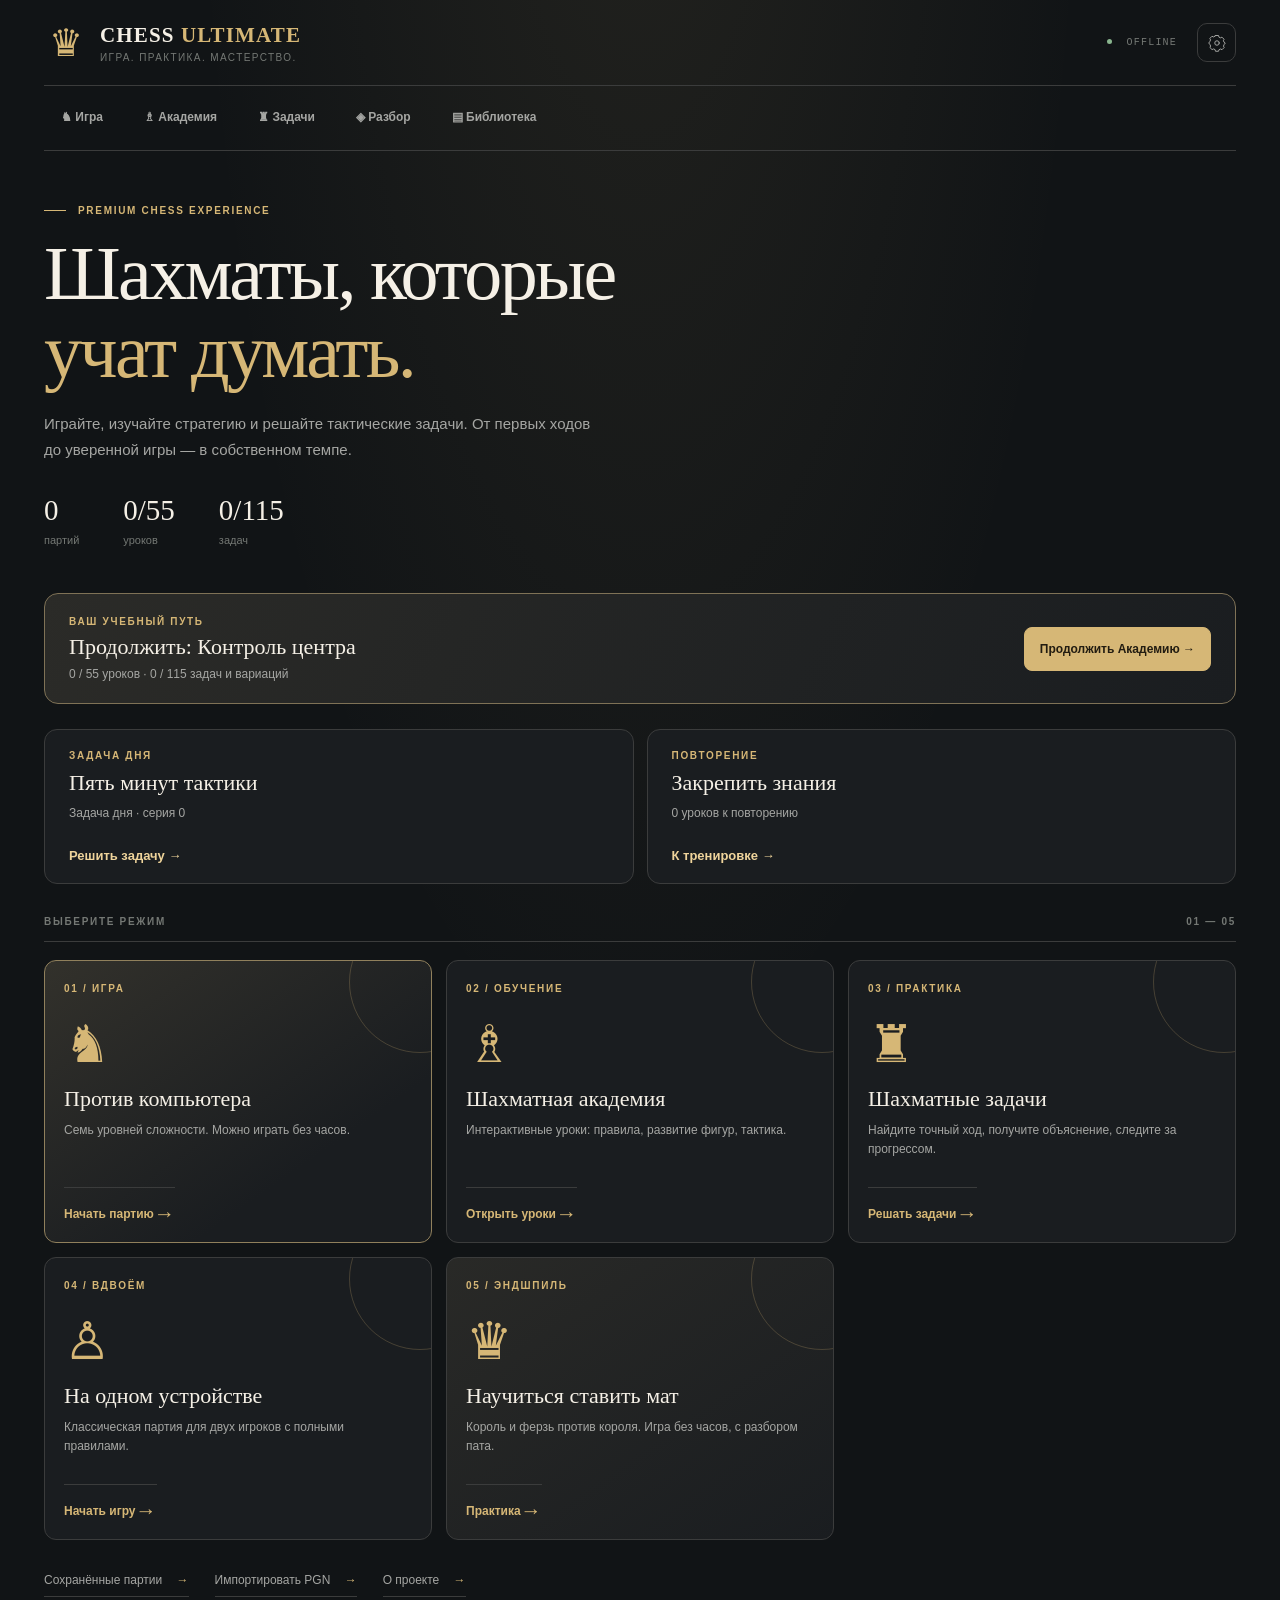
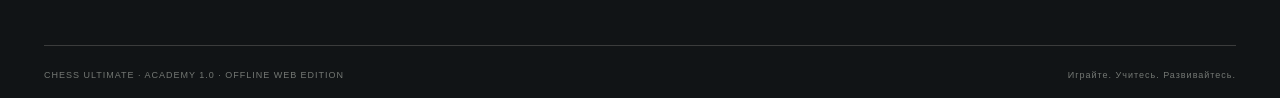
==== commit 4301ac49: "Publish Chess Ultimate Academy professional build as main web game" ====
--- a/index.html
+++ b/index.html
@@ -1,647 +1,1645 @@
-<!DOCTYPE html>
+<!doctype html>
 <html lang="ru">
 <head>
-<meta charset="UTF-8">
-<meta name="viewport" content="width=device-width, initial-scale=1.0, maximum-scale=1.0, user-scalable=no">
-<meta name="theme-color" content="#071510">
+<meta charset="utf-8">
+<meta name="viewport" content="width=device-width, initial-scale=1, viewport-fit=cover">
+<meta name="theme-color" content="#101315">
 <meta name="apple-mobile-web-app-capable" content="yes">
 <meta name="apple-mobile-web-app-status-bar-style" content="black-translucent">
-<meta name="description" content="Chess Ultimate Pro 2026 - Ультимативные шахматы с продвинутым ИИ">
-<title>Chess Ultimate Pro — Grandmaster Edition</title>
-<link rel="manifest" href="manifest.webmanifest">
-<link rel="icon" href="icon.svg" type="image/svg+xml">
-<link rel="stylesheet" href="final-features.css?v=6">
-<link rel="stylesheet" href="academy.css?v=3">
-<link href="https://fonts.googleapis.com/css2?family=Inter:wght@300;400;500;600;700;800&family=JetBrains+Mono:wght@400;500;600&family=Poppins:wght@600;700;800&display=swap" rel="stylesheet">
+
+
+<meta name="description" content="Chess Ultimate — шахматы, интерактивные уроки и тактические задачи. Работает без интернета.">
+<title>Chess Ultimate — шахматы и Академия</title>
+
 <style>
-:root{--bg-primary:#0a0a1a;--bg-secondary:#12122a;--bg-tertiary:#1e1e3f;--bg-glass:rgba(255,255,255,0.05);--text-primary:#ffffff;--text-secondary:#a0a0c0;--text-muted:#6a6a8a;--accent:#6366f1;--accent-secondary:#a855f7;--accent-glow:rgba(99,102,241,0.4);--light-square:#e8e4d9;--dark-square:#7d6b54;--light-square-hl:#f0ebdb;--dark-square-hl:#8f7b60;--selected:rgba(99,102,241,0.6);--valid-move:rgba(34,197,94,0.6);--valid-capture:rgba(239,68,68,0.8);--last-move:rgba(251,191,36,0.35);--check-hl:rgba(239,68,68,0.6);--border:rgba(255,255,255,0.1);--shadow:0 12px 48px rgba(0,0,0,0.6);--shadow-sm:0 4px 16px rgba(0,0,0,0.4)}
-[data-theme="light"]{--bg-primary:#fafaf5;--bg-secondary:#f0f0e8;--bg-tertiary:#e5e5dc;--bg-glass:rgba(0,0,0,0.04);--text-primary:#1a1a2e;--text-secondary:#5a5a7a;--text-muted:#8a8a9a;--accent:#4f46e5;--accent-secondary:#9333ea;--accent-glow:rgba(79,70,229,0.25);--border:rgba(0,0,0,0.12);--shadow:0 12px 48px rgba(0,0,0,0.15);--shadow-sm:0 4px 16px rgba(0,0,0,0.1)}
-[data-theme="classic"]{--bg-primary:#2a2a2a;--bg-secondary:#353535;--bg-tertiary:#404040;--bg-glass:rgba(255,255,255,0.05);--text-primary:#f0f0f0;--text-secondary:#c0c0c0;--text-muted:#909090;--accent:#d4af37;--accent-secondary:#c9a227;--accent-glow:rgba(212,175,55,0.35);--light-square:#eeeed2;--dark-square:#769656;--light-square-hl:#f7f789;--dark-square-hl:#8fb35a;--selected:rgba(212,175,55,0.5);--valid-move:rgba(106,168,79,0.6);--valid-capture:rgba(185,28,28,0.8);--last-move:rgba(250,204,21,0.4);--check-hl:rgba(185,28,28,0.6);--border:rgba(255,255,255,0.08);--shadow:0 12px 48px rgba(0,0,0,0.5)}
-[data-theme="ocean"]{--bg-primary:#0d1f3a;--bg-secondary:#122a4a;--bg-tertiary:#1a3555;--bg-glass:rgba(0,180,216,0.05);--text-primary:#e8f4ff;--text-secondary:#8ab8e8;--text-muted:#5a8ab8;--accent:#00b4d8;--accent-secondary:#0077b6;--accent-glow:rgba(0,180,216,0.35);--light-square:#d4edff;--dark-square:#5a9bb8;--light-square-hl:#e4f5ff;--dark-square-hl:#6aabb8;--border:rgba(0,180,216,0.15)}
-[data-theme="forest"]{--bg-primary:#0d2a0d;--bg-secondary:#123512;--bg-tertiary:#1a401a;--bg-glass:rgba(34,197,94,0.05);--text-primary:#e8f8e8;--text-secondary:#8ac88a;--text-muted:#5aa05a;--accent:#22c55e;--accent-secondary:#16a34a;--accent-glow:rgba(34,197,94,0.35);--light-square:#e8f8d0;--dark-square:#5a9a4a;--light-square-hl:#f0ffd0;--dark-square-hl:#6aaa5a;--border:rgba(34,197,94,0.12)}
-[data-theme="sunset"]{--bg-primary:#2a0f1a;--bg-secondary:#351222;--bg-tertiary:#401a2a;--bg-glass:rgba(255,107,107,0.05);--text-primary:#ffe8ec;--text-secondary:#e89ab0;--text-muted:#b86a88;--accent:#ff6b6b;--accent-secondary:#ff8e53;--accent-glow:rgba(255,107,107,0.35);--light-square:#ffe8dc;--dark-square:#d46a6a;--light-square-hl:#fff0e8;--dark-square-hl:#e47a7a;--border:rgba(255,107,107,0.15)}
-[data-theme="midnight"]{--bg-primary:#0a0f1f;--bg-secondary:#0f152a;--bg-tertiary:#1a2040;--bg-glass:rgba(99,102,241,0.04);--text-primary:#f0f4ff;--text-secondary:#90a0d0;--text-muted:#5a6a9a;--accent:#818cf8;--accent-secondary:#c084fc;--accent-glow:rgba(129,140,248,0.3);--light-square:#e0e4f0;--dark-square:#6a7090;--light-square-hl:#eceef8;--dark-square-hl:#7a80a0;--border:rgba(129,140,248,0.12)}
-*{margin:0;padding:0;box-sizing:border-box;-webkit-tap-highlight-color:transparent;touch-action:manipulation}
-body{font-family:Inter,-apple-system,BlinkMacSystemFont,sans-serif;background:var(--bg-primary);color:var(--text-primary);min-height:100vh;overflow-x:hidden;display:flex;flex-direction:column;align-items:center;transition:background .5s,color .5s}
-.particles{position:fixed;inset:0;overflow:hidden;pointer-events:none;z-index:0}
-.particle{position:absolute;width:3px;height:3px;background:var(--accent);border-radius:50%;opacity:.2;animation:float 20s infinite ease-in-out}
-@keyframes float{0%,100%{transform:translateY(100vh) translateX(0);opacity:0}10%{opacity:.2}90%{opacity:.2}50%{transform:translateY(-200px) translateX(30px);opacity:.15}}
-.app-container{position:relative;z-index:1;width:100%;max-width:1200px;padding:12px;display:flex;flex-direction:column;align-items:center;min-height:100vh}
-.header{width:100%;display:flex;justify-content:space-between;align-items:center;padding:12px 0;margin-bottom:8px}
-.logo{display:flex;align-items:center;gap:10px;font-size:1.25rem;font-weight:800;background:linear-gradient(135deg,var(--accent),var(--accent-secondary));-webkit-background-clip:text;-webkit-text-fill-color:transparent;background-clip:text}
-.logo-icon{width:36px;height:36px;background:linear-gradient(135deg,var(--accent),var(--accent-secondary));border-radius:10px;display:flex;align-items:center;justify-content:center;font-size:1.25rem;box-shadow:0 0 15px var(--accent-glow);animation:pulse-glow 3s infinite ease-in-out}
-@keyframes pulse-glow{0%,100%{box-shadow:0 0 15px var(--accent-glow)}50%{box-shadow:0 0 30px var(--accent-glow),0 0 50px rgba(139,92,246,0.15)}}
-.header-actions{display:flex;gap:6px}
-.icon-btn{width:36px;height:36px;border-radius:8px;border:1px solid var(--border);background:var(--bg-glass);backdrop-filter:blur(10px);color:var(--text-secondary);font-size:1rem;cursor:pointer;transition:all .3s cubic-bezier(.4,0,.2,1);display:flex;align-items:center;justify-content:center}
-.icon-btn:hover{background:var(--bg-tertiary);color:var(--text-primary);transform:translateY(-2px);box-shadow:var(--shadow-sm)}
-.icon-btn:active{transform:translateY(0) scale(.95)}
-.screen{width:100%;display:none;animation:fadeIn .5s ease-out}
-.screen.active{display:flex;flex-direction:column;align-items:center}
-@keyframes fadeIn{from{opacity:0;transform:translateY(20px)}to{opacity:1;transform:translateY(0)}}
-.menu-title{text-align:center;margin-bottom:20px}
-.menu-title h1{font-size:clamp(1.5rem,5vw,2rem);font-weight:800;margin-bottom:6px;background:linear-gradient(135deg,var(--accent),var(--accent-secondary));-webkit-background-clip:text;-webkit-text-fill-color:transparent;background-clip:text}
-.menu-title p{color:var(--text-secondary);font-size:.875rem}
-.menu-grid{display:grid;grid-template-columns:repeat(auto-fit,minmax(260px,1fr));gap:12px;width:100%;max-width:800px;margin-top:16px}
-.menu-card{background:var(--bg-glass);backdrop-filter:blur(20px);border:1px solid var(--border);border-radius:16px;padding:20px;cursor:pointer;transition:all .4s cubic-bezier(.4,0,.2,1);position:relative;overflow:hidden}
-.menu-card::before{content:'';position:absolute;top:0;left:0;right:0;height:3px;background:linear-gradient(90deg,var(--accent),var(--accent-secondary));transform:scaleX(0);transition:transform .4s ease}
-.menu-card:hover{transform:translateY(-3px);box-shadow:var(--shadow),0 0 30px var(--accent-glow);border-color:rgba(59,130,246,0.3)}
-.menu-card:hover::before{transform:scaleX(1)}
-.menu-card-icon{font-size:2rem;margin-bottom:12px;display:block;transition:transform .3s ease}
-.menu-card:hover .menu-card-icon{transform:scale(1.1) rotate(-5deg)}
-.menu-card-title{font-size:1.1rem;font-weight:700;margin-bottom:6px;color:var(--text-primary)}
-.menu-card-desc{font-size:.8125rem;color:var(--text-secondary);line-height:1.5}
-.menu-card-badge{position:absolute;top:12px;right:12px;background:linear-gradient(135deg,var(--accent),var(--accent-secondary));color:white;font-size:.5625rem;font-weight:700;padding:3px 8px;border-radius:12px;text-transform:uppercase;letter-spacing:.05em}
-.color-select-grid{display:grid;grid-template-columns:1fr 1fr;gap:12px;margin:16px 0}
-.color-option{padding:20px;border-radius:14px;border:2px solid var(--border);background:var(--bg-tertiary);cursor:pointer;transition:all .3s ease;text-align:center}
-.color-option:hover{border-color:var(--accent);transform:translateY(-2px)}
-.color-option.active{border-color:var(--accent);background:rgba(59,130,246,0.15);box-shadow:0 0 20px rgba(59,130,246,0.2)}
-.color-option .piece-preview{font-size:3rem;margin-bottom:8px;display:block}
-.color-option .color-label{font-size:.9375rem;font-weight:600}
-.game-layout{display:flex;flex-direction:column;align-items:center;width:100%;gap:12px}
-@media(min-width:900px){.game-layout{flex-direction:row;justify-content:center;align-items:flex-start;gap:16px}}
-.board-area{display:flex;flex-direction:column;align-items:center;gap:10px;flex-shrink:0}
-.player-panel{background:var(--bg-glass);backdrop-filter:blur(20px);border:1px solid var(--border);border-radius:14px;padding:10px 14px;display:flex;align-items:center;gap:10px;width:100%;max-width:min(85vw,520px);transition:all .3s ease;min-height:56px}
-.player-panel.active-turn{border-color:var(--accent);box-shadow:0 0 15px var(--accent-glow);background:rgba(59,130,246,0.08)}
-.player-avatar{width:40px;height:40px;border-radius:12px;background:linear-gradient(135deg,var(--accent),var(--accent-secondary));display:flex;align-items:center;justify-content:center;font-size:1.25rem;flex-shrink:0;transition:transform .3s ease}
-.player-panel.active-turn .player-avatar{animation:avatar-pulse 2s infinite}
-@keyframes avatar-pulse{0%,100%{transform:scale(1)}50%{transform:scale(1.08)}}
-.player-info{flex:1;min-width:0}
-.player-name{font-weight:600;font-size:.875rem;color:var(--text-primary);white-space:nowrap;overflow:hidden;text-overflow:ellipsis}
-.player-status{font-size:.6875rem;color:var(--text-muted);margin-top:1px}
-.player-timer{font-family:'JetBrains Mono',monospace;font-size:1rem;font-weight:600;color:var(--text-primary);background:var(--bg-secondary);padding:6px 12px;border-radius:8px;border:1px solid var(--border);transition:all .3s ease;min-width:64px;text-align:center}
-.player-timer.low-time{color:#ef4444;border-color:rgba(239,68,68,0.5);animation:timer-pulse 1s infinite}
-@keyframes timer-pulse{0%,100%{box-shadow:0 0 0 0 rgba(239,68,68,0.4)}50%{box-shadow:0 0 0 6px rgba(239,68,68,0)}}
-.board-wrapper{position:relative;padding:8px;background:var(--bg-glass);backdrop-filter:blur(20px);border:1px solid var(--border);border-radius:16px;box-shadow:var(--shadow)}
-.board-container{position:relative;width:min(92vw,520px);height:min(92vw,520px)}
-@media(min-width:768px){.board-container{width:min(80vw,480px);height:min(80vw,480px)}}
-@media(min-width:900px){.board-container{width:min(55vw,520px);height:min(55vw,520px)}}
-.board{display:grid;grid-template-columns:repeat(8,1fr);grid-template-rows:repeat(8,1fr);width:100%;height:100%;border-radius:10px;overflow:hidden;position:relative}
-.square{position:relative;display:flex;align-items:center;justify-content:center;cursor:pointer;transition:background .15s ease;user-select:none;overflow:hidden}
-.square.light{background:var(--light-square)}
-.square.dark{background:var(--dark-square)}
-.square.light:hover{background:var(--light-square-hl)}
-.square.dark:hover{background:var(--dark-square-hl)}
-.square.selected{background:var(--selected)!important;box-shadow:inset 0 0 15px rgba(139,92,246,0.3)}
-.square.last-move{background:var(--last-move)!important}
-.square.check{background:var(--check-hl)!important;animation:check-pulse 1.2s infinite}
-@keyframes check-pulse{0%,100%{box-shadow:inset 0 0 15px rgba(239,68,68,0.3)}50%{box-shadow:inset 0 0 30px rgba(239,68,68,0.6)}}
-.square.valid-move::after{content:'';position:absolute;width:28%;height:28%;background:var(--valid-move);border-radius:50%;animation:dot-in .25s ease-out}
-.square.valid-capture::after{content:'';position:absolute;inset:0;border:3px solid var(--valid-capture);border-radius:0;animation:ring-in .25s ease-out}
-@keyframes dot-in{from{transform:scale(0);opacity:0}to{transform:scale(1);opacity:1}}
-@keyframes ring-in{from{transform:scale(1.3);opacity:0}to{transform:scale(1);opacity:1}}
-.piece{font-size:clamp(1.8rem,10vw,3rem);line-height:1;z-index:2;transition:transform .12s cubic-bezier(.4,0,.2,1);cursor:grab;position:relative}
-.piece:active{cursor:grabbing;transform:scale(1.12)}
-.piece.white{color:#f5f5f5;-webkit-text-stroke:1.2px #1a1a1a;text-stroke:1.2px #1a1a1a;text-shadow:0 1px 3px rgba(0,0,0,0.3),0 0 6px rgba(255,255,255,0.15)}
-.piece.black{color:#0a0a0a;text-shadow:0 1px 2px rgba(255,255,255,0.1)}
-.piece.capturing{animation:capture-anim .4s ease-out forwards}
-@keyframes capture-anim{0%{transform:scale(1)}30%{transform:scale(1.3) rotate(10deg)}60%{transform:scale(.8) rotate(-5deg);opacity:.5}100%{transform:scale(0);opacity:0}}
-.piece.moving{animation:move-anim .25s ease-out}
-@keyframes move-anim{0%{transform:scale(1)}50%{transform:scale(1.15)}100%{transform:scale(1)}}
-.capture-effect{position:absolute;inset:0;pointer-events:none;z-index:10;display:flex;align-items:center;justify-content:center}
-.capture-effect::after{content:'💥';font-size:clamp(1.5rem,8vw,2.5rem);animation:capture-boom .5s ease-out forwards;position:absolute}
-@keyframes capture-boom{0%{transform:scale(0);opacity:1}50%{transform:scale(1.5);opacity:.8}100%{transform:scale(2);opacity:0}}
-.coord{position:absolute;font-family:'JetBrains Mono',monospace;font-size:clamp(.5rem,1.5vw,.625rem);font-weight:600;color:rgba(0,0,0,0.5);pointer-events:none;z-index:1}
-.coord-file{bottom:2px;right:3px}
-.coord-rank{top:2px;left:3px}
-.side-panel{display:flex;flex-direction:column;gap:10px;width:100%;max-width:min(92vw,520px)}
-@media(min-width:900px){.side-panel{width:280px;max-width:280px}}
-.panel-card{background:var(--bg-glass);backdrop-filter:blur(20px);border:1px solid var(--border);border-radius:14px;padding:14px}
-.panel-title{font-size:.75rem;font-weight:600;color:var(--text-secondary);text-transform:uppercase;letter-spacing:.05em;margin-bottom:10px;display:flex;align-items:center;gap:6px}
-.captured-area{display:flex;flex-wrap:wrap;gap:3px;min-height:28px;align-items:center}
-.captured-piece{font-size:1.1rem;animation:captured-in .4s cubic-bezier(.34,1.56,.64,1);display:inline-block}
-@keyframes captured-in{from{transform:scale(2) rotate(20deg);opacity:0}to{transform:scale(1) rotate(0);opacity:.7}}
-.captured-divider{height:1px;background:var(--border);margin:6px 0}
-.move-list{max-height:160px;overflow-y:auto;font-family:'JetBrains Mono',monospace;font-size:.75rem;display:grid;grid-template-columns:auto 1fr 1fr;gap:3px 10px}
-.move-list::-webkit-scrollbar{width:3px}
-.move-list::-webkit-scrollbar-thumb{background:var(--border);border-radius:3px}
-.move-number{color:var(--text-muted);text-align:right;padding:2px 0}
-.move-entry{color:var(--text-primary);cursor:pointer;padding:2px 6px;border-radius:3px;transition:background .15s;white-space:nowrap;overflow:hidden;text-overflow:ellipsis}
-.move-entry:hover{background:var(--bg-tertiary)}
-.move-entry.current{background:rgba(59,130,246,0.2)!important;color:var(--accent)!important}
-.controls-grid{display:grid;grid-template-columns:repeat(4,1fr);gap:6px}
-.control-btn{background:var(--bg-secondary);border:1px solid var(--border);border-radius:8px;padding:8px 4px;color:var(--text-secondary);font-size:.75rem;cursor:pointer;transition:all .2s ease;display:flex;flex-direction:column;align-items:center;gap:3px}
-.control-btn:hover{background:var(--bg-tertiary);color:var(--text-primary);transform:translateY(-2px);border-color:var(--accent)}
-.control-btn:active{transform:translateY(0) scale(.95)}
-.control-btn .icon{font-size:1.1rem}
-.control-btn .label{font-size:.625rem;font-weight:500}
-.exit-btn{width:100%;margin-top:8px;padding:10px;border-radius:10px;border:1px solid var(--border);background:var(--bg-tertiary);color:var(--text-secondary);font-size:.8125rem;font-weight:600;cursor:pointer;transition:all .2s ease;display:flex;align-items:center;justify-content:center;gap:6px}
-.exit-btn:hover{background:rgba(239,68,68,0.1);border-color:rgba(239,68,68,0.4);color:#ef4444}
-.exit-btn:active{transform:scale(.98)}
-.ai-thinking{display:none;align-items:center;gap:8px;padding:6px 14px;background:rgba(139,92,246,0.08);border:1px solid rgba(139,92,246,0.2);border-radius:8px;font-size:.8125rem;color:var(--accent-secondary);width:fit-content}
-.ai-thinking.active{display:flex;animation:thinking-fade .3s ease}
-@keyframes thinking-fade{from{opacity:0;transform:translateY(5px)}to{opacity:1;transform:translateY(0)}}
-.thinking-dots{display:flex;gap:4px}
-.thinking-dot{width:5px;height:5px;background:var(--accent-secondary);border-radius:50%;animation:thinking-bounce 1.4s infinite ease-in-out both}
-.thinking-dot:nth-child(1){animation-delay:-.32s}.thinking-dot:nth-child(2){animation-delay:-.16s}
-@keyframes thinking-bounce{0%,80%,100%{transform:scale(0)}40%{transform:scale(1)}}
-.modal-overlay{position:fixed;inset:0;background:rgba(0,0,0,0.75);backdrop-filter:blur(12px);z-index:1000;display:none;align-items:center;justify-content:center;padding:16px;animation:fadeIn .3s ease}
-.modal-overlay.active{display:flex}
-.modal{background:var(--bg-secondary);border:1px solid var(--border);border-radius:20px;padding:28px;max-width:420px;width:100%;text-align:center;animation:modal-in .4s cubic-bezier(.34,1.56,.64,1);box-shadow:var(--shadow);max-height:90vh;overflow-y:auto}
-@keyframes modal-in{from{transform:scale(.85) translateY(20px);opacity:0}to{transform:scale(1) translateY(0);opacity:1}}
-.modal-icon{font-size:3.5rem;margin-bottom:12px;display:block;animation:bounce-in .6s cubic-bezier(.34,1.56,.64,1)}
-@keyframes bounce-in{0%{transform:scale(0)}60%{transform:scale(1.15)}100%{transform:scale(1)}}
-.modal-title{font-size:1.35rem;font-weight:700;margin-bottom:6px;color:var(--text-primary)}
-.modal-text{color:var(--text-secondary);margin-bottom:20px;line-height:1.5;font-size:.875rem}
-.modal-buttons{display:flex;gap:10px;justify-content:center;flex-wrap:wrap}
-.btn{padding:10px 20px;border-radius:10px;font-weight:600;font-size:.875rem;cursor:pointer;transition:all .25s ease;border:none;outline:none}
-.btn-primary{background:linear-gradient(135deg,var(--accent),var(--accent-secondary));color:white;box-shadow:0 4px 12px var(--accent-glow)}
-.btn-primary:hover{transform:translateY(-2px);box-shadow:0 6px 20px var(--accent-glow)}
-.btn-primary:active{transform:translateY(0) scale(.97)}
-.btn-secondary{background:var(--bg-tertiary);color:var(--text-primary);border:1px solid var(--border)}
-.btn-secondary:hover{background:var(--bg-glass);border-color:var(--accent)}
-.btn-full{width:100%;margin-top:8px}
-.difficulty-grid{display:grid;grid-template-columns:repeat(3,1fr);gap:8px;margin:14px 0}
-.difficulty-btn{padding:14px 6px;border-radius:10px;border:2px solid var(--border);background:var(--bg-tertiary);color:var(--text-secondary);cursor:pointer;transition:all .3s ease;font-weight:600;font-size:.8125rem}
-.difficulty-btn:hover{border-color:var(--accent);color:var(--text-primary);transform:translateY(-2px)}
-.difficulty-btn.active{border-color:var(--accent);background:rgba(59,130,246,0.15);color:var(--accent);box-shadow:0 0 15px rgba(59,130,246,0.1)}
-.promotion-options{display:flex;gap:10px;justify-content:center;margin-top:14px}
-.promotion-piece{width:52px;height:52px;background:var(--bg-tertiary);border:2px solid var(--border);border-radius:10px;display:flex;align-items:center;justify-content:center;font-size:1.75rem;cursor:pointer;transition:all .3s ease}
-.promotion-piece:hover{border-color:var(--accent);transform:translateY(-4px) scale(1.1);box-shadow:0 8px 20px rgba(59,130,246,0.25)}
-.promotion-piece:active{transform:translateY(-2px) scale(1.05)}
-.settings-group{margin-bottom:16px}
-.settings-label{font-size:.75rem;font-weight:600;color:var(--text-secondary);margin-bottom:8px;display:block;text-transform:uppercase;letter-spacing:.03em}
-.toggle{display:flex;align-items:center;justify-content:space-between;padding:10px 0;border-bottom:1px solid var(--border)}
-.toggle-label{font-size:.875rem;color:var(--text-primary)}
-.toggle-switch{width:44px;height:24px;background:var(--bg-tertiary);border-radius:12px;position:relative;cursor:pointer;transition:background .3s ease;border:1px solid var(--border)}
-.toggle-switch.active{background:var(--accent)}
-.toggle-switch::after{content:'';position:absolute;width:18px;height:18px;background:white;border-radius:50%;top:2px;left:2px;transition:transform .3s cubic-bezier(.4,0,.2,1);box-shadow:0 2px 4px rgba(0,0,0,0.2)}
-.toggle-switch.active::after{transform:translateX(20px)}
-.time-options{display:grid;grid-template-columns:repeat(3,1fr);gap:6px}
-.time-btn{padding:10px;border-radius:8px;border:1px solid var(--border);background:var(--bg-tertiary);color:var(--text-secondary);cursor:pointer;transition:all .2s ease;font-size:.75rem;font-weight:500}
-.time-btn:hover{border-color:var(--accent);color:var(--text-primary)}
-.time-btn.active{background:rgba(59,130,246,0.15);border-color:var(--accent);color:var(--accent)}
-.theme-grid{display:grid;grid-template-columns:repeat(3,1fr);gap:8px;margin:10px 0}
-.theme-btn{padding:10px 6px;border-radius:10px;border:2px solid var(--border);background:var(--bg-tertiary);cursor:pointer;transition:all .3s ease;font-size:.75rem;font-weight:600;color:var(--text-secondary)}
-.theme-btn:hover{border-color:var(--accent);transform:translateY(-2px);color:var(--text-primary)}
-.theme-btn.active{border-color:var(--accent);background:rgba(59,130,246,0.15);color:var(--accent);box-shadow:0 0 15px rgba(59,130,246,0.1)}
-.theme-btn .theme-preview{display:block;width:100%;height:14px;border-radius:6px;margin-bottom:6px;border:1px solid var(--border)}
-.theme-btn[data-theme="dark"] .theme-preview{background:linear-gradient(135deg,#0a0a1a,#1e1e3f)}
-.theme-btn[data-theme="light"] .theme-preview{background:linear-gradient(135deg,#fafaf5,#e5e5dc)}
-.theme-btn[data-theme="classic"] .theme-preview{background:linear-gradient(135deg,#2a2a2a,#404040)}
-.theme-btn[data-theme="ocean"] .theme-preview{background:linear-gradient(135deg,#0d1f3a,#1a3555)}
-.theme-btn[data-theme="forest"] .theme-preview{background:linear-gradient(135deg,#0d2a0d,#1a401a)}
-.theme-btn[data-theme="sunset"] .theme-preview{background:linear-gradient(135deg,#2a0f1a,#401a2a)}
-.theme-btn[data-theme="midnight"] .theme-preview{background:linear-gradient(135deg,#0a0f1f,#1a2040)}
-.stats-grid{display:grid;grid-template-columns:repeat(3,1fr);gap:8px;margin:10px 0}
-.stat-card{background:var(--bg-tertiary);border:1px solid var(--border);border-radius:10px;padding:12px 6px;text-align:center}
-.stat-value{font-size:1.25rem;font-weight:700;color:var(--accent)}
-.stat-label{font-size:.625rem;color:var(--text-muted);margin-top:2px;text-transform:uppercase;letter-spacing:.03em}
-.elo-display{background:linear-gradient(135deg,var(--accent),var(--accent-secondary));color:white;padding:12px 16px;border-radius:12px;margin:10px 0;text-align:center}
-.elo-value{font-size:1.5rem;font-weight:800}
-.elo-label{font-size:.6875rem;opacity:.9;text-transform:uppercase;letter-spacing:.05em}
-.elo-diff{font-size:.75rem;margin-top:4px}
-.elo-diff.positive{color:#86efac}.elo-diff.negative{color:#fca5a5}
-.history-list{max-height:200px;overflow-y:auto;display:flex;flex-direction:column;gap:6px}
-.history-item{background:var(--bg-tertiary);border:1px solid var(--border);border-radius:10px;padding:10px 12px;cursor:pointer;transition:all .2s ease;text-align:left}
-.history-item:hover{border-color:var(--accent);transform:translateX(4px)}
-.history-item-header{display:flex;justify-content:space-between;align-items:center;margin-bottom:4px}
-.history-item-title{font-weight:600;font-size:.8125rem;color:var(--text-primary)}
-.history-item-date{font-size:.625rem;color:var(--text-muted)}
-.history-item-meta{display:flex;gap:8px;font-size:.6875rem;color:var(--text-secondary)}
-.history-item-result{font-weight:600}
-.history-item-result.win{color:#22c55e}.history-item-result.loss{color:#ef4444}.history-item-result.draw{color:#eab308}
-.history-empty{text-align:center;color:var(--text-muted);padding:20px;font-size:.8125rem}
-.saved-games-list{max-height:240px;overflow-y:auto;display:flex;flex-direction:column;gap:6px}
-.saved-game-item{background:var(--bg-tertiary);border:1px solid var(--border);border-radius:10px;padding:10px 12px;cursor:pointer;transition:all .2s ease;text-align:left;display:flex;justify-content:space-between;align-items:center}
-.saved-game-item:hover{border-color:var(--accent)}
-.saved-game-info{flex:1}
-.saved-game-title{font-weight:600;font-size:.8125rem;color:var(--text-primary)}
-.saved-game-meta{font-size:.625rem;color:var(--text-muted);margin-top:2px}
-.saved-game-actions{display:flex;gap:4px}
-.saved-game-btn{width:28px;height:28px;border-radius:6px;border:1px solid var(--border);background:var(--bg-secondary);color:var(--text-secondary);cursor:pointer;display:flex;align-items:center;justify-content:center;font-size:.75rem;transition:all .2s}
-.saved-game-btn:hover{background:var(--accent);color:white;border-color:var(--accent)}
-.toast{position:fixed;bottom:20px;left:50%;transform:translateX(-50%) translateY(100px);background:var(--bg-secondary);border:1px solid var(--border);border-radius:10px;padding:10px 20px;color:var(--text-primary);font-weight:500;z-index:2000;opacity:0;transition:all .4s cubic-bezier(.34,1.56,.64,1);box-shadow:var(--shadow);white-space:nowrap;font-size:.875rem}
-.toast.show{transform:translateX(-50%) translateY(0);opacity:1}
-::-webkit-scrollbar{width:4px}
-::-webkit-scrollbar-track{background:transparent}
-::-webkit-scrollbar-thumb{background:var(--border);border-radius:2px}
-@media(max-width:640px){
-.app-container{padding:8px}.header{padding:8px 0}.logo{font-size:1.1rem}.logo-icon{width:32px;height:32px;font-size:1rem}
-.menu-grid{grid-template-columns:1fr;gap:10px}.menu-card{padding:16px}.menu-card-icon{font-size:1.75rem}
-.controls-grid{grid-template-columns:repeat(2,1fr)}.control-btn{padding:8px 2px}
-.player-panel{padding:8px 10px;min-height:48px}.player-avatar{width:34px;height:34px;font-size:1rem}
-.player-timer{font-size:.875rem;padding:4px 8px;min-width:52px}
-.piece{font-size:clamp(1.6rem,11vw,2.2rem)}.modal{padding:20px;margin:12px}
-.side-panel{max-width:100%}.board-container{width:min(96vw,100%)}
-.theme-grid{grid-template-columns:repeat(2,1fr)}.stats-grid{grid-template-columns:repeat(3,1fr)}
-}
-@media(max-width:380px){
-.piece{font-size:clamp(1.4rem,10vw,1.8rem)}.coord{font-size:.4375rem}.player-name{font-size:.8125rem}
-}
-.pgn-area{width:100%;min-height:80px;background:var(--bg-tertiary);border:1px solid var(--border);border-radius:8px;padding:10px;font-family:'JetBrains Mono',monospace;font-size:.6875rem;color:var(--text-secondary);resize:vertical;outline:none}
-.pgn-area:focus{border-color:var(--accent)}
-.rating-bar{width:100%;height:6px;background:var(--bg-tertiary);border-radius:3px;overflow:hidden;margin:8px 0}
-.rating-bar-fill{height:100%;background:linear-gradient(90deg,var(--accent),var(--accent-secondary));border-radius:3px;transition:width .5s ease}
-
-.destruction-flash{position:absolute;inset:0;pointer-events:none;z-index:50;background:radial-gradient(circle,rgba(255,200,50,0.8) 0%,transparent 70%);animation:flash-out 0.3s ease-out forwards}
-@keyframes flash-out{0%{opacity:1;transform:scale(0.5)}100%{opacity:0;transform:scale(1.5)}}
-
-/* Grandmaster Edition — visual refinement */
-:root{--bg-primary:#071510;--bg-secondary:#0d2119;--bg-tertiary:#153127;--bg-glass:rgba(18,48,37,.72);--accent:#d7b56d;--accent-secondary:#f5df9c;--accent-glow:rgba(215,181,109,.25);--text-secondary:#b7c8bf;--text-muted:#7f978b;--border:rgba(222,197,137,.16);--light-square:#e6d6b8;--dark-square:#55725f;--light-square-hl:#f3e6ca;--dark-square-hl:#6e8e77;--selected:rgba(247,205,101,.62);--last-move:rgba(240,190,72,.38)}
-body{background:radial-gradient(circle at 50% -20%,rgba(46,104,78,.45),transparent 38%),linear-gradient(145deg,#06110d,#0a1a14 56%,#07110e);background-attachment:fixed}
-body::before{content:'';position:fixed;inset:0;pointer-events:none;opacity:.14;background-image:linear-gradient(rgba(255,255,255,.025) 1px,transparent 1px),linear-gradient(90deg,rgba(255,255,255,.025) 1px,transparent 1px);background-size:42px 42px;mask-image:linear-gradient(to bottom,black,transparent 85%)}
-.app-container{max-width:1280px;padding:16px 18px 28px}
-.header{padding:10px 4px 18px;border-bottom:1px solid var(--border);margin-bottom:24px}
-.logo{-webkit-text-fill-color:initial;background:none;color:#f4ead2;letter-spacing:-.02em}.logo span::after{content:' GRANDMASTER';font-size:.56rem;letter-spacing:.16em;color:var(--accent);margin-left:9px;vertical-align:middle}
-.logo-icon{background:linear-gradient(145deg,#e4c47d,#9d783a);color:#102219;box-shadow:0 8px 30px rgba(215,181,109,.22)}
-.menu-hero{text-align:center;max-width:650px;margin:5vh auto 18px}.menu-eyebrow{font-size:.7rem;letter-spacing:.22em;text-transform:uppercase;color:var(--accent);font-weight:800;margin-bottom:12px}.menu-hero h1{font-family:Poppins,Inter,sans-serif;font-size:clamp(2.1rem,7vw,4rem);line-height:1.02;letter-spacing:-.05em;margin-bottom:14px;color:#f5ecda}.menu-hero h1 span{color:var(--accent)}.menu-hero p{font-size:clamp(.9rem,2vw,1.05rem);line-height:1.7;color:var(--text-secondary);max-width:570px;margin:auto}.feature-row{display:flex;justify-content:center;gap:8px;flex-wrap:wrap;margin-top:18px}.feature-chip{font-size:.7rem;color:#d9e3de;padding:7px 11px;border:1px solid var(--border);background:rgba(255,255,255,.035);border-radius:999px}
-.menu-grid{max-width:960px;grid-template-columns:repeat(2,1fr);gap:14px}.menu-card{min-height:155px;padding:22px;border-radius:20px;background:linear-gradient(145deg,rgba(28,66,51,.68),rgba(10,30,23,.76));box-shadow:inset 0 1px rgba(255,255,255,.035)}.menu-card::before{height:2px;background:linear-gradient(90deg,transparent,var(--accent),transparent)}.menu-card:hover{border-color:rgba(215,181,109,.38);box-shadow:0 18px 50px rgba(0,0,0,.34),0 0 30px rgba(215,181,109,.08)}.menu-card-title{font-family:Poppins,Inter,sans-serif}.menu-card-badge{background:var(--accent);color:#102219}
-.board-wrapper{padding:11px;background:linear-gradient(145deg,#294b3b,#102b21);border-color:rgba(222,197,137,.28);box-shadow:0 24px 70px rgba(0,0,0,.5),inset 0 1px rgba(255,255,255,.08)}
-.board{border-radius:7px;box-shadow:0 0 0 1px rgba(0,0,0,.35);container-type:inline-size}.square.light{background:linear-gradient(145deg,var(--board-light-a,var(--light-square)),var(--board-light-b,var(--light-square)))}.square.dark{background:linear-gradient(145deg,var(--board-dark-a,var(--dark-square)),var(--board-dark-b,var(--dark-square)))}.square::before{content:'';position:absolute;inset:0;background:linear-gradient(135deg,rgba(255,255,255,.075),transparent 55%,rgba(0,0,0,.055));pointer-events:none}.piece{font-size:clamp(1.35rem,11.5cqi,3rem);line-height:.9;transform-origin:center;filter:drop-shadow(0 3px 2px rgba(0,0,0,.35));font-family:"Times New Roman",serif;font-variant-emoji:text}.piece.white{color:#fff9ea;-webkit-text-stroke:1.15px #4c3c24}.piece.black{color:#17251e;text-shadow:0 1px 1px rgba(255,255,255,.28),0 2px 3px rgba(0,0,0,.35)}
-[data-theme="dark"]{--board-light-a:#e8d4a8;--board-light-b:#d6b983;--board-dark-a:#446b5a;--board-dark-b:#294d41}[data-theme="light"]{--board-light-a:#fbf7e9;--board-light-b:#e7d8b5;--board-dark-a:#7890b1;--board-dark-b:#516e96}[data-theme="classic"]{--board-light-a:#f0f0d4;--board-light-b:#deddbb;--board-dark-a:#86a95e;--board-dark-b:#5e8745}[data-theme="ocean"]{--board-light-a:#dff5ff;--board-light-b:#a9d8eb;--board-dark-a:#4d91ae;--board-dark-b:#286a8a}[data-theme="forest"]{--board-light-a:#eff3ca;--board-light-b:#ced99d;--board-dark-a:#668d4f;--board-dark-b:#3d6c3b}[data-theme="sunset"]{--board-light-a:#ffe4cb;--board-light-b:#f2b78f;--board-dark-a:#b76368;--board-dark-b:#783f55}[data-theme="midnight"]{--board-light-a:#e5eaff;--board-light-b:#b7c4eb;--board-dark-a:#596894;--board-dark-b:#343d6b}
-.player-panel,.panel-card{background:linear-gradient(145deg,rgba(24,58,44,.78),rgba(11,34,25,.78));border-color:var(--border)}.player-panel.active-turn{border-color:rgba(215,181,109,.62);box-shadow:0 0 0 1px rgba(215,181,109,.08),0 10px 32px rgba(0,0,0,.2)}.player-avatar{background:linear-gradient(145deg,#e0c27d,#96733b);color:#102219}.player-timer{background:#081a13;border-color:rgba(255,255,255,.08)}
-.position-card{display:grid;grid-template-columns:1fr auto;gap:8px;align-items:center}.position-name{font-weight:700;font-size:.86rem}.position-detail{font-size:.68rem;color:var(--text-muted);margin-top:3px}.eval-pill{font-family:'JetBrains Mono',monospace;color:#102219;background:var(--accent);border-radius:999px;font-weight:800;font-size:.7rem;padding:6px 9px}.turn-banner{font-size:.7rem;letter-spacing:.06em;text-transform:uppercase;text-align:center;color:var(--text-secondary);min-height:18px}
-.btn-primary{color:#13241b;background:linear-gradient(135deg,#f0d590,#bf9246)}.icon-btn:focus-visible,.btn:focus-visible,.control-btn:focus-visible,.menu-card:focus-visible,.color-option:focus-visible{outline:2px solid var(--accent);outline-offset:3px}
-.developer-footer{width:100%;margin:20px auto 0;padding:14px 10px 2px;text-align:center;color:var(--text-muted);font-size:.68rem;line-height:1.6}.developer-footer strong{color:var(--text-secondary);font-weight:700}.developer-footer a{color:var(--accent);text-decoration:none}.developer-footer a:hover{text-decoration:underline}.mobile-gamebar{display:none}
-@media(max-width:700px){body{min-height:100dvh;padding-bottom:env(safe-area-inset-bottom)}.app-container{padding:7px 8px calc(16px + env(safe-area-inset-bottom))}.header{padding:5px 0;margin-bottom:3px}.header .logo{font-size:1rem}.header .logo-icon{width:30px;height:30px;border-radius:9px}.game-layout{gap:5px}.board-area{width:100%;gap:5px}.player-panel{max-width:100%;min-height:44px;padding:5px 9px;border-radius:11px}.player-avatar{width:30px;height:30px;border-radius:9px;font-size:.95rem}.player-status{display:none}.player-name{font-size:.78rem}.player-timer{min-width:52px;padding:4px 7px;font-size:.82rem}.turn-banner{font-size:.61rem;min-height:14px}.board-wrapper{padding:5px;border-radius:12px}.board-container{width:min(94vw,calc(100dvh - 184px));height:min(94vw,calc(100dvh - 184px));min-width:220px;min-height:220px}.piece{font-size:clamp(1.65rem,10.5vw,2.35rem)}.mobile-gamebar{display:grid;grid-template-columns:1fr 1.35fr 1fr;gap:6px;width:100%;max-width:min(94vw,520px)}.mobile-gamebar button{min-height:44px;border:1px solid var(--border);border-radius:9px;background:var(--bg-secondary);color:var(--text-secondary);font-size:.68rem;font-weight:700;cursor:pointer}.mobile-gamebar .mobile-hint{background:linear-gradient(135deg,#f0d590,#bf9246);color:#13241b;border:0}.side-panel{width:100%;max-width:min(94vw,520px);gap:7px}.side-panel:not(.mobile-expanded) .panel-card,.side-panel:not(.mobile-expanded) .quick-reactions{display:none}.side-panel.mobile-expanded{padding-top:2px}.side-panel.mobile-expanded .panel-card{padding:11px}.side-panel.mobile-expanded .move-list{max-height:116px}.developer-footer{margin-top:10px;padding-top:6px;font-size:.61rem}}
-@media(max-width:700px) and (orientation:landscape){.header{display:none}.app-container{padding-top:5px}.board-container{width:min(66vw,55dvh);height:min(66vw,55dvh);min-width:0;min-height:0}.player-panel{min-height:34px;padding:3px 8px}.player-avatar{width:25px;height:25px}.mobile-gamebar button{min-height:36px}.developer-footer{display:none}}
-@media(max-width:640px){.logo span::after{display:none}.menu-hero{margin:2vh auto 10px}.menu-hero h1{font-size:2.3rem}.menu-grid{grid-template-columns:1fr}.menu-card{min-height:130px}.feature-chip:nth-child(n+4){display:none}}
-@media(prefers-reduced-motion:reduce){*,*::before,*::after{animation-duration:.01ms!important;animation-iteration-count:1!important;scroll-behavior:auto!important;transition-duration:.01ms!important}}
-/* Final board scale guard: piece silhouette never grows beyond a square on narrow screens. */
-.board{container-type:inline-size}.board .piece{font-size:clamp(1.35rem,11.5cqi,3rem)!important;line-height:.9}
-@media(max-width:700px){.board .piece{font-size:clamp(1.35rem,11.5cqi,2.45rem)!important}}
+:root{color-scheme:dark;--bg:#111416;--surface:#1a1d20;--surface2:#222528;--surface3:#292d30;--line:#3b3c3c;--fg:#f5f0e6;--muted:#a5a6a3;--dim:#747874;--gold:#d6b776;--gold-lite:#efd49b;--gold-ink:#221c11;--light:#e8d4aa;--dark:#70614f;--piece-white:#fff9ea;--piece-black:#141b20;--piece-outline-white:#514936;--piece-outline-black:#c8b796;--board-frame:#292b28;--selected:rgba(229,185,90,.48);--legal:rgba(17,20,19,.26);--last:rgba(238,204,110,.29);--check:#ce6d5d;--sh:0 12px 44px rgba(0,0,0,.22)}
+body[data-theme="classic"]{color-scheme:light;--bg:#f1e9da;--surface:#fff8e9;--surface2:#ede0cc;--surface3:#dbc7ab;--line:#cdbc9f;--fg:#35291e;--muted:#6c5e50;--dim:#927f65;--gold:#9c6a39;--gold-lite:#bc8e57;--gold-ink:#fff8ef;--light:#f2dfbe;--dark:#a57850;--board-frame:#61412c;--piece-white:#fff8de;--piece-black:#251d19;--piece-outline-white:#5f4935;--piece-outline-black:#dfc49a;--legal:rgba(34,26,22,.24)}
+body[data-theme="modern"]{color-scheme:light;--bg:#eaf1f5;--surface:#ffffff;--surface2:#dce8ee;--surface3:#bfcfd9;--line:#c3d5e0;--fg:#152b3a;--muted:#547083;--dim:#7d97a5;--gold:#087d9b;--gold-lite:#00a5ba;--gold-ink:#ffffff;--light:#e4eef4;--dark:#7d9eaf;--board-frame:#254152;--piece-white:#fffefd;--piece-black:#152d3a;--piece-outline-white:#345568;--piece-outline-black:#d1e5ec;--legal:rgba(14,51,73,.26)}
+body[data-theme="ocean"]{--bg:#102029;--surface:#172f3c;--surface2:#1e3b4a;--surface3:#305260;--line:#406270;--fg:#f0f9fc;--muted:#a6c0ca;--dim:#7193a1;--gold:#7dc5c8;--gold-lite:#a1e1de;--gold-ink:#0d2a2d;--light:#d6ecea;--dark:#54848e;--board-frame:#152a37}
+body[data-theme="forest"]{--bg:#18211d;--surface:#243128;--surface2:#304035;--surface3:#405343;--line:#536455;--fg:#f2f2dc;--muted:#afbfac;--dim:#879b85;--gold:#c3ba84;--gold-lite:#e7d6a0;--gold-ink:#232b20;--light:#e3e0c8;--dark:#66826c;--board-frame:#25372e}
+body[data-theme="sunset"]{--bg:#261a23;--surface:#32222c;--surface2:#44313b;--surface3:#56404a;--line:#6c505a;--fg:#f8e6e4;--muted:#c6a9b0;--dim:#997d89;--gold:#e6aa88;--gold-lite:#f6d0a6;--gold-ink:#2d1d22;--light:#eed7c8;--dark:#ad7a84;--board-frame:#51303e}
+body[data-theme="original"]{--bg:#101124;--surface:#191b31;--surface2:#262846;--surface3:#30355b;--line:#45476c;--fg:#f7f5ff;--muted:#b1b0d2;--dim:#7d80ac;--gold:#afa3ff;--gold-lite:#c7baff;--gold-ink:#171528;--light:#dedbe7;--dark:#847eaa;--board-frame:#25213c}
+*{box-sizing:border-box}html{scroll-behavior:smooth}body{margin:0;min-width:260px;min-height:100vh;font-family:Inter,ui-sans-serif,-apple-system,BlinkMacSystemFont,'Segoe UI',Arial,sans-serif;color:var(--fg);background:radial-gradient(ellipse at 50% -20%,color-mix(in srgb,var(--gold) 9%,transparent),transparent 50%),var(--bg);transition:background .2s,color .2s}
+button,textarea,select{font:inherit}button{cursor:pointer;-webkit-tap-highlight-color:transparent}button:focus-visible,select:focus-visible,textarea:focus-visible{outline:3px solid var(--gold-lite);outline-offset:3px}button:disabled{opacity:.38;cursor:not-allowed}a{color:var(--gold)}.hidden{display:none!important}
+.app{max-width:1300px;min-height:100dvh;margin:auto;display:flex;flex-direction:column;padding:0 clamp(14px,3.7vw,44px)}.topbar{height:86px;border-bottom:1px solid var(--line);display:flex;align-items:center;justify-content:space-between;gap:12px}.brand{background:none;border:none;color:inherit;display:flex;gap:12px;align-items:center;padding:2px 0;text-align:left}.brand-mark{height:45px;width:44px;display:grid;place-items:center;color:var(--gold);font-family:Georgia,serif;font-size:38px;line-height:1}.brand-copy{display:flex;flex-direction:column;gap:4px}.brand-copy strong{font-family:Georgia,'Times New Roman',serif;font-size:21px;font-weight:600;letter-spacing:.055em;white-space:nowrap}.brand-copy em{font-style:normal;color:var(--gold)}.brand-copy small{font-size:10px;letter-spacing:.14em;color:var(--dim);text-transform:uppercase;white-space:nowrap}.top-actions{display:flex;align-items:center;gap:20px}.offline-mark{font-family:ui-monospace,monospace;color:var(--dim);font-size:10px;letter-spacing:.12em;white-space:nowrap}.status-dot{display:inline-block;width:5px;height:5px;border-radius:50%;background:#89b58e;margin:0 7px 1px 0}.head-button{background:transparent;color:var(--muted);border:1px solid var(--line);border-radius:10px;width:39px;height:39px;display:grid;place-items:center}.head-button:hover{color:var(--gold);border-color:var(--gold)}.head-button svg{width:18px;height:18px;stroke:currentColor;stroke-width:1.3;fill:none;stroke-linecap:round;stroke-linejoin:round}
+main{flex:1}.view{display:none;animation:appear .2s ease}.view.active{display:block}@keyframes appear{from{opacity:.65;transform:translateY(4px)}to{opacity:1;transform:translateY(0)}}.footer{padding:24px 0 18px;margin-top:48px;border-top:1px solid var(--line);display:flex;justify-content:space-between;gap:10px;color:var(--dim);font-size:9px;letter-spacing:.11em}
+.home-hero{padding:54px 0 47px;max-width:940px}.eyebrow,.section-kicker,.home-section-head,.card-index,.panel-top,.training-step{font-size:10px;letter-spacing:.17em;color:var(--gold);font-weight:700}.eyebrow{display:flex;align-items:center;gap:12px}.eyebrow span{display:inline-block;width:22px;height:1px;background:var(--gold)}.home-hero h1{font-family:Georgia,'Times New Roman',serif;font-weight:500;font-size:clamp(41px,6.1vw,76px);line-height:1.03;letter-spacing:-.035em;margin:18px 0 20px}.home-hero h1 em{color:var(--gold);font-style:normal}.home-hero p{max-width:565px;margin:0;font-size:15px;color:var(--muted);line-height:1.75}.hero-stat{display:flex;gap:44px;margin-top:31px}.hero-stat div{display:flex;gap:7px;flex-direction:column}.hero-stat strong{font-family:Georgia,serif;font-weight:500;font-size:29px}.hero-stat small{font-size:11px;color:var(--dim)}.home-section-head{display:flex;justify-content:space-between;padding:0 0 14px;border-bottom:1px solid var(--line);color:var(--dim)}.home-cards{display:grid;grid-template-columns:repeat(4,minmax(0,1fr));gap:14px;margin-top:18px}.feature-card{position:relative;overflow:hidden;border:1px solid var(--line);background:var(--surface);border-radius:12px;text-align:left;padding:22px 19px 16px;display:flex;flex-direction:column;min-height:283px;color:var(--fg);transition:transform .18s,border-color .18s,box-shadow .18s}.feature-card::after{content:'';position:absolute;width:140px;height:140px;right:-60px;top:-50px;border:1px solid color-mix(in srgb,var(--gold) 23%,transparent);border-radius:50%;pointer-events:none}.feature-card:hover{transform:translateY(-3px);border-color:var(--gold);box-shadow:var(--sh)}.feature-primary{background:linear-gradient(145deg,color-mix(in srgb,var(--gold) 13%,var(--surface)),var(--surface) 70%);border-color:color-mix(in srgb,var(--gold) 55%,var(--line))}.feature-symbol{font-size:52px;color:var(--gold);font-family:Georgia,serif;line-height:1;margin:25px 0 15px}.feature-card strong{font-family:Georgia,serif;font-size:22px;font-weight:500;line-height:1.16}.feature-card>span:nth-last-child(2){color:var(--muted);font-size:12px;line-height:1.55;margin-top:9px;min-height:56px}.feature-cta{display:flex;justify-content:space-between;align-items:center;border-top:1px solid var(--line);padding-top:14px;margin-top:auto;color:var(--gold);font-weight:650;font-size:12px}.feature-cta b{font-size:21px;font-weight:400}.home-bottom{display:flex;gap:26px;flex-wrap:wrap;margin-top:24px}.line-link{background:none;border:none;border-bottom:1px solid var(--line);color:var(--muted);padding:9px 0;font-size:12px}.line-link span{margin-left:11px;color:var(--gold)}.line-link:hover{color:var(--fg)}
+.view-heading{display:flex;align-items:flex-start;justify-content:space-between;gap:12px;margin:26px 0 21px}.view-heading h2{font:500 clamp(24px,3vw,34px)/1.2 Georgia,serif;margin:9px 0 0}.view-heading p{margin:10px 0 0}.heading-actions{display:flex;gap:12px}.link-button{border:1px solid var(--line);background:var(--surface);border-radius:9px;color:var(--muted);padding:11px 15px;white-space:nowrap;font-size:12px}.link-button:hover{border-color:var(--gold);color:var(--gold)}.heading-caption{font-size:13px;color:var(--muted);line-height:1.7;max-width:780px}
+.game-grid{display:grid;grid-template-columns:minmax(0,550px) minmax(270px,1fr);justify-content:center;align-items:start;gap:24px}.board-column{width:100%;min-width:0;display:flex;flex-direction:column;align-items:stretch;gap:10px}.player-bar{border:1px solid var(--line);background:var(--surface);border-radius:11px;min-height:62px;display:flex;align-items:center;padding:8px 11px;gap:11px;transition:border-color .1s}.player-bar.turn-active{border-color:color-mix(in srgb,var(--gold) 65%,var(--line));box-shadow:inset 3px 0 var(--gold)}.player-icon{width:37px;height:37px;background:var(--surface2);color:var(--gold);display:grid;place-items:center;border-radius:9px;font:26px Georgia,serif}.player-meta{display:flex;flex-direction:column;gap:3px;min-width:0}.player-meta strong{font-size:13px;white-space:nowrap;overflow:hidden;text-overflow:ellipsis}.player-meta small{font-size:11px;color:var(--dim)}.player-captures{margin-left:auto;color:var(--muted);font-size:13px;white-space:nowrap;overflow:hidden}.clock{font-family:'SFMono-Regular',ui-monospace,Menlo,monospace;margin-left:auto;border:1px solid var(--line);background:var(--surface2);color:var(--fg);min-width:86px;text-align:center;padding:9px 7px;border-radius:8px;font-weight:700;font-size:19px;font-variant-numeric:tabular-nums}.turn-active .clock{background:var(--gold);border-color:var(--gold);color:var(--gold-ink)}.clock.urgent{color:#ff7070!important}.board-frame{background:var(--board-frame);border:1px solid color-mix(in srgb,var(--gold) 34%,var(--line));padding:clamp(4px,.7vw,9px);border-radius:10px;box-shadow:var(--sh);width:100%}.chess-board{width:100%;aspect-ratio:1/1;display:grid;grid-template-columns:repeat(8,minmax(0,1fr));grid-template-rows:repeat(8,minmax(0,1fr));overflow:hidden;border-radius:3px;touch-action:none;user-select:none}.square{aspect-ratio:1/1;position:relative;min-width:0;min-height:0;border:0;padding:0;display:grid;place-items:center;cursor:pointer}.square.light{background:var(--light)}.square.dark{background:var(--dark)}.square.last-move{background-image:linear-gradient(var(--last),var(--last))}.square.selected{background-image:linear-gradient(var(--selected),var(--selected))}.square.check{background-image:radial-gradient(ellipse,var(--check),transparent 79%)}.square.legal::after{content:'';position:absolute;z-index:1;background:var(--legal);width:25%;height:25%;border-radius:50%;pointer-events:none}.square.capture::after{content:'';position:absolute;z-index:1;border:4px solid var(--legal);border-radius:50%;inset:5%;pointer-events:none}.square.hint-from{outline:3px solid var(--gold);outline-offset:-3px}.square.hint-to{box-shadow:inset 0 0 0 4px var(--gold)}.square.drag-target{outline:3px solid var(--gold-lite);outline-offset:-3px}.piece-icon{width:75%;height:75%;z-index:2;pointer-events:none;filter:drop-shadow(0 2px 1px rgba(0,0,0,.25));transition:transform .13s}.square:hover .piece-icon{transform:scale(1.05)}.piece-icon.white{fill:var(--piece-white);stroke:var(--piece-outline-white);stroke-width:8;paint-order:stroke fill}.piece-icon.black{fill:var(--piece-black);stroke:var(--piece-outline-black);stroke-width:6;paint-order:stroke fill}.coord{position:absolute;z-index:3;font-size:clamp(8px,1.7vw,11px);font-weight:800;pointer-events:none}.coord.rank{left:3px;top:2px}.coord.file{right:3px;bottom:2px}.square.light .coord{color:var(--dark)}.square.dark .coord{color:var(--light)}
+.game-sidebar{min-width:0;display:flex;flex-direction:column;gap:12px}.side-panel{background:var(--surface);border:1px solid var(--line);border-radius:11px;padding:17px 17px 14px}.panel-top{display:flex;align-items:center;justify-content:space-between;gap:8px;color:var(--dim)}.turn-chip{font-size:9px;letter-spacing:.09em;padding:6px 8px;border-radius:5px;background:color-mix(in srgb,var(--gold) 13%,var(--surface));color:var(--gold)}.position-title{display:block;font-family:Georgia,serif;font-size:21px;font-weight:500;margin:18px 0 6px}.status-panel p,.coach-panel p{color:var(--muted);font-size:12px;line-height:1.65;margin:0}.status-divider{height:1px;background:var(--line);margin:14px 0}.compact-progress{display:flex;justify-content:space-between;gap:9px;color:var(--dim);font-size:11px}.tiny-action{background:none;border:0;color:var(--gold);padding:3px;font-size:11px}.moves-list{max-height:151px;overflow-y:auto;margin-top:12px;min-height:48px}.moves-empty{font-size:12px;color:var(--dim);line-height:1.5;padding:8px 0}.move-row{display:grid;grid-template-columns:36px 1fr 1fr;gap:8px;align-items:center;border-bottom:1px solid color-mix(in srgb,var(--line) 55%,transparent);padding:6px 0;font:12px ui-monospace,monospace}.move-row>span:first-child{color:var(--dim)}.move-san{font-weight:650;color:var(--fg)}.coach-panel{border-color:color-mix(in srgb,var(--gold) 30%,var(--line))}.coach-glyph{font:21px Georgia,serif;color:var(--gold)}.coach-panel p{margin:14px 0}.coach-btn{background:none;color:var(--gold);border:0;padding:0;text-align:left;display:flex;justify-content:space-between;width:100%;font-size:12px;font-weight:700}.coach-disclaimer{display:block;margin-top:10px;color:var(--dim);font-size:10px;line-height:1.4}.action-grid{display:grid;grid-template-columns:repeat(2,minmax(0,1fr));gap:8px;margin-top:12px}.action-grid button,.mobile-toolbar button{background:var(--surface2);color:var(--fg);border:1px solid var(--line);padding:11px 5px;border-radius:8px;font-size:12px}.action-grid button:hover,.mobile-toolbar button:hover{border-color:var(--gold);color:var(--gold)}.mobile-toolbar{display:none}
+.catalog-summary{padding:14px 17px;border:1px solid var(--line);background:var(--surface);border-radius:10px;display:flex;align-items:center;gap:17px;margin-bottom:18px;font-size:12px;color:var(--muted)}.progress-track{background:var(--surface3);height:5px;border-radius:10px;overflow:hidden;flex:1}.progress-track span{display:block;width:0;height:100%;background:var(--gold);transition:width .3s}.catalog-grid{display:grid;grid-template-columns:repeat(3,minmax(0,1fr));gap:12px}.catalog-card{background:var(--surface);border:1px solid var(--line);border-radius:10px;display:flex;flex-direction:column;text-align:left;min-height:169px;padding:17px;color:var(--fg);transition:border-color .2s,transform .2s}.catalog-card:hover{border-color:var(--gold);transform:translateY(-2px)}.catalog-card .catalog-meta{display:flex;gap:8px;justify-content:space-between;align-items:center;color:var(--dim);font-size:10px}.catalog-card h3{font:500 21px Georgia,serif;margin:17px 0 5px}.catalog-card p{color:var(--muted);font-size:12px;line-height:1.55;margin:0}.catalog-card .catalog-bottom{display:flex;justify-content:space-between;align-items:center;margin-top:auto;padding-top:12px;font-size:11px;color:var(--gold)}.catalog-card .done{background:color-mix(in srgb,var(--gold) 18%,var(--surface));border-radius:4px;padding:4px 6px;color:var(--gold)}
+.training-grid{display:grid;grid-template-columns:minmax(0,540px) minmax(260px,1fr);align-items:start;gap:25px}.training-board{min-width:0}.training-helper{margin-top:12px;font-size:11px;color:var(--dim);line-height:1.6}.training-info{background:var(--surface);border:1px solid var(--line);border-radius:12px;padding:24px}.training-step{display:flex;justify-content:space-between;color:var(--gold)}.training-info h3{font:500 29px Georgia,serif;margin:24px 0 11px}.training-info p{font-size:13px;line-height:1.8;color:var(--muted)}.instruction-card{background:var(--surface2);border-left:3px solid var(--gold);padding:15px 17px;margin:20px 0;color:var(--fg);font-size:14px;line-height:1.6}.training-feedback{border:1px solid var(--line);border-radius:9px;padding:13px;font-size:12px;line-height:1.65;color:var(--muted);background:var(--surface2);min-height:64px}.training-feedback.success{border-color:#739578;color:#aad7ae;background:color-mix(in srgb,#356541 18%,var(--surface))}.training-feedback.error{border-color:#9a615b;color:#e5b2a7;background:color-mix(in srgb,#9a615b 10%,var(--surface))}.training-feedback.hint{border-color:var(--gold);color:var(--fg)}.training-buttons{display:flex;gap:9px;flex-wrap:wrap;margin-top:18px}.button-outline,.button-gold{border-radius:8px;font-size:12px;font-weight:700;padding:12px 16px}.button-outline{background:var(--surface2);border:1px solid var(--line);color:var(--fg)}.button-outline:hover{border-color:var(--gold)}.button-gold{background:var(--gold);border:1px solid var(--gold);color:var(--gold-ink)}.button-gold:hover{filter:brightness(1.1)}
+.saved-actions{display:flex;gap:9px;flex-wrap:wrap;margin:18px 0}.saved-list{display:flex;flex-direction:column;gap:9px;max-width:900px}.saved-row{border:1px solid var(--line);border-radius:10px;background:var(--surface);display:flex;justify-content:space-between;align-items:center;gap:9px;padding:15px}.saved-row strong{font-size:13px}.saved-row small{display:block;color:var(--muted);font-size:11px;margin-top:7px}.saved-row button{background:var(--surface2);border:1px solid var(--line);border-radius:7px;color:var(--fg);padding:10px;font-size:11px}.saved-row button:hover{border-color:var(--gold)}.about-card{background:var(--surface);border:1px solid var(--line);border-radius:12px;padding:25px;max-width:760px}.about-card h3{font:500 25px Georgia,serif}.about-card p{font-size:14px;line-height:1.8;color:var(--muted)}
+.toast{position:fixed;z-index:100;bottom:20px;left:50%;transform:translate(-50%,15px);opacity:0;pointer-events:none;transition:opacity .2s,transform .2s;background:var(--fg);color:var(--bg);border-radius:9px;padding:11px 16px;min-width:160px;max-width:calc(100vw - 32px);text-align:center;font-size:12px;font-weight:700;box-shadow:var(--sh)}.toast.show{opacity:1;transform:translate(-50%,0)}.modal-layer{position:fixed;z-index:50;inset:0;background:rgba(0,0,0,.69);display:flex;align-items:center;justify-content:center;padding:16px;backdrop-filter:blur(5px)}.dialog{width:min(100%,490px);max-height:min(92vh,780px);overflow-y:auto;background:var(--surface);border:1px solid var(--line);border-radius:16px;padding:24px;color:var(--fg);box-shadow:0 30px 90px rgba(0,0,0,.4)}.dialog-header{display:flex;justify-content:space-between;align-items:center}.dialog-close{background:none;border:0;color:var(--muted);font-size:29px;line-height:1}.dialog h2{font:500 29px Georgia,serif;margin:13px 0 20px}.dialog p{color:var(--muted);font-size:13px;line-height:1.65}.dialog label{font-size:12px;color:var(--muted);font-weight:700;display:block;margin:18px 0 9px}.option-group{display:grid;grid-template-columns:repeat(3,minmax(0,1fr));gap:8px}.option-group.two{grid-template-columns:repeat(2,minmax(0,1fr))}.option-group.four{grid-template-columns:repeat(4,minmax(0,1fr))}.option{border:1px solid var(--line);background:var(--surface2);border-radius:9px;padding:12px 5px;color:var(--fg);min-width:0;font-size:12px}.option.is-active{border-color:var(--gold);background:color-mix(in srgb,var(--gold) 15%,var(--surface));color:var(--gold)}.dialog-footer{display:flex;justify-content:flex-end;gap:9px;flex-wrap:wrap;margin-top:23px}.dialog textarea{display:block;width:100%;height:188px;resize:vertical;min-height:110px;padding:13px;border:1px solid var(--line);border-radius:8px;background:var(--surface2);color:var(--fg);font:12px/1.6 ui-monospace,monospace}.dialog .modal-info{font-size:11px;color:var(--dim);margin-top:10px}.settings-row{display:flex;justify-content:space-between;align-items:center;gap:15px;padding:12px 0;border-bottom:1px solid var(--line)}.settings-row span{font-size:12px;color:var(--fg)}.settings-row input{width:18px;height:18px;accent-color:var(--gold)}.dialog-error{padding:10px;background:#6d303033;border:1px solid #ad6262;border-radius:7px;color:#f8aaaa!important}.dialog-note{margin-top:16px;padding:11px;background:var(--surface2);border-radius:7px;color:var(--dim);font-size:11px;line-height:1.6}
+@media(max-width:1000px){.home-cards{grid-template-columns:repeat(2,minmax(0,1fr))}.feature-card{min-height:242px}.feature-symbol{margin:18px 0 13px}.game-grid{grid-template-columns:minmax(0,530px) minmax(255px,1fr);gap:15px}.side-panel{padding:13px}.training-grid{grid-template-columns:minmax(0,540px) minmax(235px,1fr);gap:13px}}
+@media(max-width:760px){.app{padding:0 14px}.topbar{height:67px}.brand-copy strong{font-size:17px}.brand-copy small{font-size:8px}.brand-mark{width:31px;height:34px;font-size:32px}.offline-mark{display:none}.home-hero{padding:32px 0 35px}.home-hero h1{font-size:clamp(34px,8vw,52px)}.home-hero p{font-size:13px}.hero-stat{margin-top:20px;gap:35px}.hero-stat strong{font-size:24px}.feature-card{min-height:232px;padding:17px}.feature-card strong{font-size:20px}.view-heading{margin:21px 0 15px}.view-heading h2{font-size:25px}.game-grid,.training-grid{display:flex;flex-direction:column;align-items:stretch;gap:16px}.board-column,.training-board{width:100%;max-width:580px;margin:auto}.game-sidebar{width:100%;max-width:580px;margin:auto}.game-sidebar .sidebar-actions{display:none}.game-sidebar .coach-panel{order:-1}.mobile-toolbar{display:grid;grid-template-columns:repeat(4,minmax(0,1fr));gap:7px}.mobile-toolbar button{padding:9px 4px;display:flex;flex-direction:column;gap:5px;align-items:center;font-size:17px}.mobile-toolbar button span{font-size:10px}.training-info{max-width:580px;width:100%;margin:auto}.catalog-grid{grid-template-columns:repeat(2,minmax(0,1fr))}.footer{margin-top:27px}}
+@media(max-width:450px){.app{padding:0 10px}.topbar{height:60px}.brand-copy strong{font-size:14px}.brand-copy small{font-size:7px;letter-spacing:.08em}.brand-mark{font-size:26px;width:27px}.head-button{width:34px;height:34px}.home-cards{grid-template-columns:1fr}.feature-card{min-height:174px;padding:17px}.feature-symbol{position:absolute;right:17px;top:12px;font-size:44px;opacity:.65;margin:0}.feature-card strong{font-size:21px;max-width:75%;margin-top:15px}.feature-card>span:nth-last-child(2){min-height:0;margin:7px 0 14px;max-width:90%;font-size:12px}.home-bottom{gap:7px 16px}.home-hero h1{font-size:37px}.home-hero p{font-size:12px}.hero-stat{gap:25px}.view-heading{gap:8px}.view-heading h2{font-size:22px}.heading-actions{gap:5px}.heading-actions .link-button{padding:9px}.heading-actions .link-button span{display:none}.link-button{padding:9px;font-size:11px}.player-bar{min-height:52px;padding:6px 7px;gap:7px}.player-icon{height:30px;width:30px;font-size:21px}.player-meta strong{font-size:12px}.player-meta small{font-size:10px}.clock{min-width:66px;font-size:15px;padding:8px 4px}.player-captures{font-size:11px}.board-frame{padding:4px}.catalog-grid{grid-template-columns:1fr}.catalog-card{min-height:137px}.catalog-card h3{margin-top:12px}.training-info{padding:16px}.training-info h3{font-size:24px;margin:17px 0 9px}.option-group.four{grid-template-columns:repeat(2,minmax(0,1fr))}.dialog{padding:18px}.dialog h2{font-size:25px}.footer{font-size:8px}}
+@media(prefers-reduced-motion:reduce){*,*:before,*:after{animation:none!important;transition:none!important;scroll-behavior:auto!important}}
+
+/* 0.3: functional motion and learning navigation */
+.feature-endgame{background:linear-gradient(145deg,color-mix(in srgb,var(--gold) 8%,var(--surface)),var(--surface))}
+.catalog-filters{display:flex;gap:8px;flex-wrap:wrap;margin:-3px 0 20px}
+.filter-chip{background:var(--surface);border:1px solid var(--line);color:var(--muted);font-size:12px;border-radius:30px;padding:9px 13px;transition:color .16s,background .16s,border .16s}
+.filter-chip.active,.filter-chip:hover{border-color:var(--gold);background:color-mix(in srgb,var(--gold) 14%,var(--surface));color:var(--fg)}
+.catalog-retry-tag{margin-top:10px;color:var(--gold);font-size:11px}
+.review-grid{display:grid;grid-template-columns:minmax(0,580px) minmax(250px,1fr);align-items:start;gap:23px}
+.review-controls{display:flex;align-items:center;justify-content:space-between;gap:8px;margin:14px 0;font-size:12px;color:var(--muted)}
+.review-controls strong{font-weight:500;white-space:nowrap}.review-controls button{padding:11px 12px}
+.review-moves{display:flex;flex-wrap:wrap;gap:7px;max-height:360px;overflow-y:auto}
+.review-ply{border:1px solid var(--line);border-radius:7px;padding:8px 11px;color:var(--fg);background:var(--surface2);font-size:12px}
+.review-ply.active{border-color:var(--gold);color:var(--gold);background:color-mix(in srgb,var(--gold) 11%,var(--surface))}
+.review-side .side-panel h3{font:500 25px Georgia,serif;margin:15px 0 10px}
+.review-side .side-panel p{color:var(--muted);font-size:13px;line-height:1.65}
+.pat-result{border-left:3px solid var(--gold);padding:8px 14px;margin:14px 0;background:var(--surface2);border-radius:0 9px 9px 0}
+.pat-result strong{color:var(--gold);font-size:13px}.pat-result p{margin-bottom:4px}
+.square.stalemate-king::after{content:'';position:absolute;inset:4px;border:3px dashed rgba(215,162,76,.88);border-radius:50%;pointer-events:none;animation:position-pulse 1.9s ease-in-out 2}
+.square.move-capture-flash{animation:capture-flash .36s ease-out}
+@keyframes capture-flash{0%{box-shadow:inset 0 0 0 4px rgba(233,185,91,.98)}100%{box-shadow:inset 0 0 0 0 rgba(233,185,91,0)}}
+@keyframes position-pulse{0%,100%{opacity:.65}50%{opacity:1}}
+.coach-panel.is-quiet{display:none}
+.square .piece-icon{will-change:transform}
+@media(min-width:1001px){.home-cards{grid-template-columns:repeat(3,minmax(0,1fr))}}
+@media(max-width:760px){.review-grid{display:flex;flex-direction:column}.review-board-column,.review-side{width:100%;max-width:580px;margin:auto}.review-controls{font-size:11px}}
+@media(max-width:350px){.review-controls{flex-wrap:wrap}.review-controls strong{order:-1;flex-basis:100%;text-align:center}}
+@media(prefers-reduced-motion:reduce){.square.stalemate-king::after,.square.move-capture-flash{animation:none!important}.square .piece-icon{will-change:auto}}
+
+/* 0.3.1 — prominent capture feedback without hiding any square */
+.move-event{display:flex;align-items:center;gap:10px;min-height:44px;padding:8px 12px;border:1px solid var(--line);background:var(--surface);border-radius:9px;line-height:1.35;color:var(--muted);transition:border-color .18s,background .18s}
+.move-event-tag{flex:0 0 auto;font-size:9px;letter-spacing:.105em;color:var(--dim);font-weight:800}
+.move-event-description{min-width:0;font-size:12px;font-weight:600;color:var(--fg)}
+.move-event.is-capture{border-color:color-mix(in srgb,var(--gold) 78%,var(--line));background:color-mix(in srgb,var(--gold) 11%,var(--surface))}
+.move-event.is-capture .move-event-tag,.move-event.is-capture .move-event-description{color:var(--gold-lite)}
+.move-event.is-opponent-capture{box-shadow:inset 3px 0 var(--gold)}
+.square.last-capture::before{content:'';position:absolute;inset:1px;border:3px solid var(--gold-lite);box-shadow:inset 0 0 0 1px rgba(0,0,0,.25),0 0 0 1px rgba(0,0,0,.12);z-index:3;pointer-events:none}
+.square.last-capture{background-image:linear-gradient(color-mix(in srgb,var(--gold) 30%,transparent),color-mix(in srgb,var(--gold) 30%,transparent))}
+.square .capture-ghost{position:absolute;left:0;top:0;width:100%;height:100%;z-index:4;display:grid;place-items:center;pointer-events:none}
+.square .capture-ghost .piece-icon{width:75%;height:75%}
+.square.move-capture-flash{animation:capture-flash-031 .6s ease-out}
+@keyframes capture-flash-031{0%{box-shadow:inset 0 0 0 7px var(--gold),0 0 18px color-mix(in srgb,var(--gold) 85%,transparent)}65%{box-shadow:inset 0 0 0 3px var(--gold),0 0 9px color-mix(in srgb,var(--gold) 55%,transparent)}100%{box-shadow:inset 0 0 0 0 transparent,0 0 0 transparent}}
+@media(max-width:450px){.move-event{min-height:42px;padding:6px 9px;gap:8px}.move-event-tag{font-size:8px;letter-spacing:.045em}.move-event-description{font-size:11px}}
+@media(max-width:330px){.move-event{align-items:flex-start;flex-direction:column;gap:2px}}
+@media(prefers-reduced-motion:reduce){.square.move-capture-flash{animation:none!important}.square.last-capture::before{border-width:4px}}
+/* 0.4 technical preview uses the approved existing visual language. */
+.review-analysis-tools{display:grid;gap:.7rem;margin-top:1rem}
+.review-analysis-tools button{width:100%;min-height:42px}
+.analysis-status{margin:0;color:var(--text-muted, #a8c1c7);font-size:.86rem;line-height:1.55}
+.review-mistakes{display:flex;gap:.4rem;flex-wrap:wrap;font-size:.86rem;line-height:1.65}
+.review-mistakes button{background:var(--panel-bg, #1e3641);color:inherit;border:1px solid rgba(115,188,194,.35);border-radius:8px;padding:.42rem .65rem;cursor:pointer}
+.review-mistakes button:hover{border-color:var(--accent, #7bc1c6)}
+.review-ply.is-mistake{border:1px solid rgba(234,171,86,.85)}
+
+/* Three optional motion intensities, with reduced-motion taking precedence. */
+body[data-motion-preset="expressive"] .square.move-capture-flash{animation-duration:.9s}
+body[data-motion-preset="expressive"] .square.last-capture::before{box-shadow:inset 0 0 0 1px rgba(0,0,0,.25),0 0 14px color-mix(in srgb,var(--gold) 45%,transparent)}
+body[data-motion-preset="minimal"] .square.move-capture-flash{animation:none}
+@media(prefers-reduced-motion:reduce){body[data-motion-preset="expressive"] .square.move-capture-flash{animation:none!important}}
+
+/* 0.4.1: compact next-step card for academy and exercises. */
+.academy-recommend{display:flex;justify-content:space-between;align-items:center;gap:18px;margin:16px 0 22px;padding:20px 22px;border-radius:13px;border:1px solid color-mix(in srgb,var(--gold) 50%,var(--line));background:linear-gradient(110deg,color-mix(in srgb,var(--gold) 10%,var(--surface)),var(--surface) 78%)}
+.academy-recommend h3{font:500 22px/1.25 Georgia,serif;margin:10px 0 8px}
+.academy-recommend p{font-size:13px;line-height:1.6;color:var(--muted);margin:0 0 10px}
+.academy-recommend small{color:var(--dim);font-size:11px}
+.academy-recommend button{white-space:nowrap;min-height:45px;padding:10px 18px}
+@media(max-width:600px){.academy-recommend{align-items:stretch;flex-direction:column;gap:12px;padding:16px}.academy-recommend h3{font-size:20px}.academy-recommend button{width:100%}}
+
+.catalog-show-more{display:block;margin:18px auto 0;min-height:46px;padding:12px 30px;border-radius:9px}
+@media(max-width:600px){.catalog-show-more{width:100%}}
+
+/* 0.5 Grandmaster Focus + Academy Studio layout; original themes remain available. */
+.quick-nav{display:flex;align-items:center;gap:7px;overflow-x:auto;scrollbar-width:none;border-bottom:1px solid var(--line);padding:10px 0 12px}
+.quick-nav::-webkit-scrollbar{display:none}
+.quick-nav button{border:1px solid transparent;background:transparent;color:var(--muted);font-size:12px;font-weight:620;white-space:nowrap;padding:10px 16px;border-radius:9px;min-height:42px;transition:color .16s,border-color .16s,background .16s}
+.quick-nav button:hover,.quick-nav button.is-active{border-color:color-mix(in srgb,var(--gold) 38%,var(--line));background:color-mix(in srgb,var(--gold) 12%,var(--surface));color:var(--gold-lite)}
+.home-continue{display:flex;justify-content:space-between;align-items:center;gap:16px;padding:22px 24px;margin:0 0 33px;border:1px solid color-mix(in srgb,var(--gold) 44%,var(--line));border-radius:14px;background:linear-gradient(115deg,color-mix(in srgb,var(--gold) 9%,var(--surface)),var(--surface))}
+.home-continue>div:first-child{display:flex;flex-direction:column;gap:7px}.home-continue strong{font:500 22px/1.2 Georgia,serif}.home-continue small{font-size:12px;color:var(--muted)}
+.home-continue-actions{display:flex;flex-wrap:wrap;gap:9px}.home-continue-actions button{min-height:44px;white-space:nowrap;padding:10px 15px}
+.academy-path-head{display:flex;justify-content:space-between;align-items:baseline;gap:14px;padding:3px 0 12px}.academy-path-head>span:last-child{color:var(--dim);font-size:11px}
+.academy-paths{display:grid;grid-template-columns:repeat(auto-fit,minmax(165px,1fr));gap:10px;margin-bottom:26px}
+.academy-path-card{display:flex;flex-direction:column;gap:12px;text-align:left;align-items:stretch;border:1px solid var(--line);border-radius:11px;padding:15px 14px;background:var(--surface);color:var(--fg);transition:border-color .18s,transform .18s}
+.academy-path-card:hover{border-color:var(--gold);transform:translateY(-1px)}.academy-path-heading{font-weight:700;font-size:13px}.academy-path-card small{color:var(--muted);font-size:11px}
+.academy-path-progress{height:5px;display:block;border-radius:10px;background:var(--surface3);overflow:hidden}.academy-path-progress i{display:block;height:100%;background:var(--gold);border-radius:10px}
+@media(min-width:1020px){.app{max-width:1440px}.game-grid{grid-template-columns:minmax(0,680px) minmax(290px,1fr);gap:22px}.game-sidebar{display:flex;flex-direction:column;gap:13px}.game-sidebar>.side-panel{margin:0}}
+@media(max-width:760px){.quick-nav{gap:2px;padding:5px 0 8px}.quick-nav button{font-size:11px;padding:8px 11px;min-height:37px}.home-continue{padding:16px;flex-direction:column;align-items:stretch}.home-continue strong{font-size:19px}.home-continue-actions button{flex:1}.academy-paths{grid-template-columns:repeat(2,minmax(0,1fr))}}
+@media(max-width:350px){.quick-nav button{padding:7px 9px;font-size:10px}.academy-path-card{padding:12px 10px}.home-continue-actions{flex-direction:column}}
+@media(prefers-reduced-motion:reduce){.academy-path-card:hover{transform:none}}
+
+
+/* Commercial web edition: practice surfaces and accessibility refinements. */
+.daily-study-row{display:grid;grid-template-columns:repeat(2,minmax(0,1fr));gap:13px;margin:-8px 0 32px}
+.daily-study-card{display:flex;flex-direction:column;align-items:flex-start;gap:9px;text-align:left;padding:20px 24px;background:var(--surface);border:1px solid var(--line);border-radius:13px;color:var(--fg);min-height:155px;transition:border-color .2s,background .2s}
+.daily-study-card:hover{border-color:var(--gold);background:color-mix(in srgb,var(--gold) 8%,var(--surface))}
+.daily-study-card strong{font:500 22px/1.2 Georgia,serif}.daily-study-card small{color:var(--muted);font-size:12px}.daily-study-card>span:last-child{margin-top:auto;color:var(--gold-lite);font-weight:700;font-size:13px}
+button:focus-visible,input:focus-visible,textarea:focus-visible{outline:3px solid var(--gold-lite)!important;outline-offset:2px}
+.chess-board .square:focus-visible{z-index:4;outline-offset:-3px}
+@media(max-width:600px){.daily-study-row{grid-template-columns:1fr;gap:10px}.daily-study-card{min-height:130px;padding:16px}.daily-study-card strong{font-size:19px}}
+@media(prefers-reduced-motion:reduce){.daily-study-card{transition:none}}
+
+/* Move Theatre — readable, physical animation of chess moves. */
+.chess-board{position:relative;isolation:isolate}
+.chess-board .square.motion-origin{box-shadow:inset 0 0 0 5px rgba(255,226,151,.95);background-image:linear-gradient(rgba(255,211,124,.25),rgba(255,211,124,.25))}
+.chess-board .square.motion-target{box-shadow:inset 0 0 0 5px rgba(255,187,89,.9);background-image:linear-gradient(rgba(255,194,95,.30),rgba(255,194,95,.30))}
+.chess-board .square.trace-origin{box-shadow:inset 0 0 0 3px rgba(255,211,135,.88)}
+.chess-board .square.trace-destination{box-shadow:inset 0 0 0 4px rgba(255,216,150,.90);background-image:linear-gradient(rgba(255,194,95,.26),rgba(255,194,95,.26))}
+.chess-board .square.trace-destination.last-capture{box-shadow:inset 0 0 0 5px rgba(255,193,91,1),0 0 12px rgba(255,186,90,.30)}
+.chess-board .square.trace-destination.last-capture::before{display:none}
+.move-theatre{position:absolute;inset:0;z-index:8;pointer-events:none;overflow:hidden}
+.move-theatre-piece{position:absolute;display:grid;place-items:center;z-index:10;filter:drop-shadow(0 5px 4px rgba(0,0,0,.43)) drop-shadow(0 0 4px rgba(255,205,114,.55));will-change:transform}
+.move-theatre-piece .piece-icon{width:75%;height:75%;transform:none!important}
+.move-theatre-signal{position:absolute;width:0;height:0;border-radius:50%;transform:translate(-50%,-50%);opacity:0;pointer-events:none;box-shadow:0 0 0 0 rgba(255,188,86,0)}
+.move-theatre-signal.hit{width:82px;height:82px;opacity:1;border:4px solid rgba(255,204,100,.9);box-shadow:0 0 15px 4px rgba(255,176,61,.62);animation:move-hit .45s ease-out forwards}
+@keyframes move-hit{0%{opacity:.9;transform:translate(-50%,-50%) scale(.44)}100%{opacity:0;transform:translate(-50%,-50%) scale(1.25)}}
+.move-trace{position:absolute;inset:0;width:100%;height:100%;z-index:5;pointer-events:none;filter:drop-shadow(0 0 2px rgba(24,21,11,.75))}
+.replay-last{flex:0 0 auto;margin-left:auto;padding:7px 10px;border:1px solid color-mix(in srgb,var(--gold) 55%,var(--line));background:var(--surface2);color:var(--gold-lite);border-radius:8px;font-weight:750;font-size:12px;white-space:nowrap;min-height:34px}
+.replay-last:disabled{opacity:.4;cursor:not-allowed}
+.replay-last:not(:disabled):hover{background:color-mix(in srgb,var(--gold) 14%,var(--surface))}
+.move-event-description{flex:1}
+@media(max-width:450px){.move-event{flex-wrap:wrap;align-items:center}.move-event-tag{flex:0 0 100%}.move-event-description{flex:1 1 180px;font-size:12px}.replay-last{padding:6px 8px;font-size:11px}}
+@media(prefers-reduced-motion:reduce){.move-theatre,.move-theatre-signal{animation:none!important}}
+
+/* CAPTURE FOCUS: persistent, high-contrast loss signal for player-facing captures. */
+.move-event.is-opponent-capture{
+  min-height:86px;gap:13px;padding:11px 15px;
+  background:linear-gradient(110deg,rgba(114,39,36,.95),rgba(47,32,39,.96));
+  border:2px solid #ffab72;box-shadow:inset 5px 0 #ffbc76,0 0 0 1px rgba(255,179,102,.28);
+}
+.move-event.is-opponent-capture .move-event-tag{
+  color:#ffdbb3;font-size:11px;letter-spacing:.08em;font-weight:900;
+}
+.move-event.is-opponent-capture .move-event-description{
+  color:#fff4e5;font-size:15px;font-weight:800;line-height:1.35;
+}
+.move-event-symbol{display:none;flex:0 0 49px;width:49px;height:49px;border-radius:9px;align-items:center;justify-content:center;background:rgba(0,0,0,.26);border:1px solid rgba(255,200,137,.5)}
+.move-event.is-opponent-capture .move-event-symbol{display:flex}
+.move-event-symbol .piece-icon{width:78%;height:78%}
+.move-event.is-opponent-capture .replay-last{border:1px solid #ffca83;color:#ffedcd;background:#473337;font-size:12px;font-weight:850}
+.chess-board.enemy-capture .square.trace-origin{box-shadow:inset 0 0 0 4px #ffb06c;background-image:linear-gradient(rgba(255,164,83,.28),rgba(255,164,83,.28))}
+.chess-board.enemy-capture .square.trace-destination{box-shadow:inset 0 0 0 6px #f47a56,0 0 0 1px #f4ad78;background-image:linear-gradient(rgba(244,92,70,.32),rgba(244,92,70,.32))}
+.chess-board.enemy-capture .square.trace-destination.last-capture{box-shadow:inset 0 0 0 6px #ff8a62,0 0 10px rgba(255,112,67,.34)}
+.capture-focus-card{
+  position:absolute;left:10px;right:10px;top:10px;z-index:14;pointer-events:none;
+  display:flex;align-items:center;gap:12px;min-height:76px;padding:10px 14px;
+  background:linear-gradient(110deg,rgba(53,18,23,.98),rgba(95,35,32,.97));
+  border:2px solid #ffb676;border-left:6px solid #ff855d;border-radius:12px;
+  box-shadow:0 12px 28px rgba(0,0,0,.55),0 0 0 2px rgba(0,0,0,.2);
+  color:#fff8eb;opacity:0;transform:translateY(-12px);
+  transition:opacity .2s,transform .2s;
+}
+.capture-focus-card.at-bottom{top:auto;bottom:10px;transform:translateY(12px)}
+.capture-focus-card.is-visible{opacity:1;transform:translateY(0)}
+.capture-focus-card .capture-icon{width:55px;height:55px;flex:0 0 55px;display:grid;place-items:center;border-radius:9px;background:rgba(255,180,119,.15);border:1px solid rgba(255,208,156,.35)}
+.capture-focus-card .capture-icon .piece-icon{width:84%;height:84%}
+.capture-focus-card .capture-copy{display:flex;flex-direction:column;gap:5px;min-width:0}
+.capture-focus-card .capture-kicker{font-size:11px;letter-spacing:.08em;color:#ffd29b;font-weight:900}
+.capture-focus-card .capture-heading{font-size:clamp(14px,3.7vw,20px);line-height:1.1;color:#fff;font-weight:900}
+.capture-focus-card .capture-details{font-size:12px;color:#ffcfad;font-weight:700}
+.chess-board .square.impact-square{box-shadow:inset 0 0 0 6px #ff8c5b,0 0 18px 7px rgba(255,113,61,.65);z-index:7}
+.move-theatre-signal.hit{width:120px;height:120px;border:7px solid rgba(255,137,91,.95);box-shadow:0 0 24px 10px rgba(255,111,55,.75);animation:move-hit .7s ease-out forwards}
+@media(max-width:450px){
+ .move-event.is-opponent-capture{min-height:104px;gap:7px;padding:10px;flex-wrap:wrap}
+ .move-event.is-opponent-capture .move-event-tag{flex:1 1 calc(100% - 65px);font-size:10px}
+ .move-event.is-opponent-capture .move-event-description{flex:1 1 180px;font-size:14px}
+ .move-event.is-opponent-capture .move-event-symbol{width:44px;height:44px;flex-basis:44px}
+ .move-event.is-opponent-capture .replay-last{margin-left:auto}
+ .capture-focus-card{min-height:67px;gap:8px;padding:8px;left:6px;right:6px}
+ .capture-focus-card .capture-icon{width:43px;height:43px;flex-basis:43px}
+ .capture-focus-card .capture-details{font-size:10px}
+}
+@media(prefers-reduced-motion:reduce){.capture-focus-card{transition:none}.move-theatre-signal.hit{animation:none}}
+
+/* Release QA: readable long-game history and one-click stalemate correction */
+.review-moves{max-height:300px;overflow-y:auto;overflow-x:hidden;scrollbar-gutter:stable;align-content:start;padding-right:4px;overscroll-behavior:contain}
+.review-moves-count{font-size:10px;font-weight:500;letter-spacing:0;text-transform:none;color:var(--muted)}
+.review-retry-pat{display:block;width:100%;margin:13px 0 0;min-height:43px}
+.review-retry-pat.hidden{display:none}
+@media(max-width:760px){.review-moves{max-height:232px}}
+
 </style>
-<link rel="stylesheet" href="responsive.css?v=16">
-<script src="piece-art.js?v=16"></script>
-<base target="_blank">
+<link rel="manifest" href="./manifest.webmanifest">
+<link rel="icon" href="./icon.svg" type="image/svg+xml">
+<link rel="apple-touch-icon" href="./icon.svg">
 </head>
-<body>
-<div class="particles" id="particles"></div>
-<div class="app-container">
-<header class="header">
-<div class="logo"><div class="logo-icon">♟️</div><span>Chess Ultimate Pro</span></div>
-<div class="header-actions">
-<button class="icon-btn" id="btn-sound" title="Звук">🔊</button>
-<button class="icon-btn" id="btn-settings" title="Настройки">⚙️</button>
+<body data-theme="midnight">
+<div class="app" id="app">
+ <header class="topbar">
+  <button class="brand" data-action="home" aria-label="Главное меню"><span class="brand-mark" aria-hidden="true">♛</span><span class="brand-copy"><strong>CHESS <em>ULTIMATE</em></strong><small>Игра. Практика. Мастерство.</small></span></button>
+  <div class="top-actions"><span class="offline-mark" title="Работает без интернета"><span class="status-dot"></span> OFFLINE</span><button class="head-button" data-action="settings" aria-label="Настройки" title="Настройки"><svg viewBox="0 0 24 24" aria-hidden="true"><circle cx="12" cy="12" r="3"/><path d="M10 2h4l.6 2.2 2 .9 2-.9 2.8 2.8-.9 2 1 2L23 12l-1.5 2.1-.9 2 .9 2-2.8 2.8-2-.9-2 .9L14 23h-4l-.6-2.2-2-.9-2 .9-2.8-2.8.9-2-1-2L1 12l1.5-2.1.9-2-.9-2L5.3 3l2 .9 2-.9z"/></svg></button></div>
+ </header>
+ <nav class="quick-nav" aria-label="Разделы игры">
+  <button data-nav="game" data-action="resume-game">♞ Игра</button>
+  <button data-nav="lessons" data-action="lessons">♗ Академия</button>
+  <button data-nav="puzzles" data-action="puzzles">♜ Задачи</button>
+  <button data-nav="review" data-action="review-game">◈ Разбор</button>
+  <button data-nav="saved" data-action="saved">▤ Библиотека</button>
+ </nav>
+ <main>
+  <section class="view active" id="view-home" aria-label="Главное меню">
+   <div class="home-hero"><div class="eyebrow"><span></span> PREMIUM CHESS EXPERIENCE</div><h1>Шахматы, которые<br><em>учат думать.</em></h1><p>Играйте, изучайте стратегию и решайте тактические задачи. От первых ходов до уверенной игры — в собственном темпе.</p><div class="hero-stat"><div><strong id="home-games">0</strong><small>партий</small></div><div><strong id="home-lessons">0/15</strong><small>уроков</small></div><div><strong id="home-puzzles">0/14</strong><small>задач</small></div></div></div>
+   <div class="home-continue" aria-label="Быстрое продолжение">
+     <div><span class="section-kicker">ВАШ УЧЕБНЫЙ ПУТЬ</span><strong id="home-learning-title">Продолжить обучение</strong><small id="home-learning-description">Прогресс занятий</small></div>
+     <div class="home-continue-actions"><button class="button-gold" data-action="resume-learning">Продолжить Академию →</button><button class="button-outline hidden" id="home-resume-game" data-action="resume-game">Продолжить партию</button></div>
+   </div>
+   <div class="daily-study-row" aria-label="Персональный учебный план">
+     <button data-action="daily-puzzle" class="daily-study-card"><span class="section-kicker">ЗАДАЧА ДНЯ</span><strong>Пять минут тактики</strong><small id="home-daily-status">Новая задача каждый день</small><span>Решить задачу →</span></button>
+     <button data-action="review-due" class="daily-study-card"><span class="section-kicker">ПОВТОРЕНИЕ</span><strong>Закрепить знания</strong><small id="home-due-count">Расписание повторения</small><span>К тренировке →</span></button>
+   </div>
+   <div class="home-section-head"><span>ВЫБЕРИТЕ РЕЖИМ</span><span>01 — 05</span></div>
+   <div class="home-cards">
+    <button class="feature-card feature-primary" data-action="setup-ai"><span class="card-index">01 / ИГРА</span><span class="feature-symbol" aria-hidden="true">♞</span><strong>Против компьютера</strong><span>Семь уровней сложности. Можно играть без часов.</span><span class="feature-cta">Начать партию <b>→</b></span></button>
+    <button class="feature-card" data-action="lessons"><span class="card-index">02 / ОБУЧЕНИЕ</span><span class="feature-symbol" aria-hidden="true">♗</span><strong>Шахматная академия</strong><span>Интерактивные уроки: правила, развитие фигур, тактика.</span><span class="feature-cta">Открыть уроки <b>→</b></span></button>
+    <button class="feature-card" data-action="puzzles"><span class="card-index">03 / ПРАКТИКА</span><span class="feature-symbol" aria-hidden="true">♜</span><strong>Шахматные задачи</strong><span>Найдите точный ход, получите объяснение, следите за прогрессом.</span><span class="feature-cta">Решать задачи <b>→</b></span></button>
+    <button class="feature-card" data-action="start-pvp"><span class="card-index">04 / ВДВОЁМ</span><span class="feature-symbol" aria-hidden="true">♙</span><strong>На одном устройстве</strong><span>Классическая партия для двух игроков с полными правилами.</span><span class="feature-cta">Начать игру <b>→</b></span></button>
+    <button class="feature-card feature-endgame" data-action="start-endgame"><span class="card-index">05 / ЭНДШПИЛЬ</span><span class="feature-symbol" aria-hidden="true">♛</span><strong>Научиться ставить мат</strong><span>Король и ферзь против короля. Игра без часов, с разбором пата.</span><span class="feature-cta"><span id="home-endgames">Практика</span><b>→</b></span></button>
+   </div>
+   <div class="home-bottom"><button class="line-link" data-action="saved">Сохранённые партии <span>→</span></button><button class="line-link" data-action="import">Импортировать PGN <span>→</span></button><button class="line-link" data-action="about">О проекте <span>→</span></button></div>
+  </section>
+  <section class="view" id="view-game" aria-label="Шахматная партия">
+   <div class="view-heading"><div><span class="section-kicker" id="game-kicker">СВОБОДНАЯ ПАРТИЯ</span><h2 id="game-title">Партия против компьютера</h2></div><div class="heading-actions"><button class="link-button" data-action="flip" title="Перевернуть доску">⇅ <span>Повернуть</span></button><button class="link-button" data-action="home" title="Главное меню">← <span>Меню</span></button></div></div>
+   <div class="game-grid">
+    <div class="board-column">
+     <div class="player-bar" id="opponent-bar"><span class="player-icon">♚</span><div class="player-meta"><strong id="opponent-name">Компьютер</strong><small id="opponent-detail">Средний уровень</small></div><span class="player-captures" id="opponent-captures"></span><time class="clock" id="clock-opponent">05:00</time></div>
+     <div class="move-event" id="move-event" role="status" aria-live="polite" aria-atomic="true"><span class="move-event-tag" id="move-event-tag">ПОСЛЕДНИЙ ХОД</span><span class="move-event-symbol" id="move-event-symbol" aria-hidden="true"></span><span class="move-event-description" id="move-event-description">Начните партию, выбрав фигуру.</span><button class="replay-last" id="replay-last" data-action="replay-last" title="Повторить последний ход на доске" aria-label="Повторить последний ход на доске" disabled>↺ <span>Повторить</span></button></div>
+     <div class="board-frame"><div class="chess-board" id="chess-board" role="grid" aria-label="Шахматная доска из 64 полей"></div></div>
+     <div class="player-bar" id="self-bar"><span class="player-icon">♙</span><div class="player-meta"><strong id="self-name">Вы</strong><small id="self-detail">Белые</small></div><span class="player-captures" id="self-captures"></span><time class="clock" id="clock-self">05:00</time></div>
+     <div class="mobile-toolbar"><button data-action="undo" title="Отменить ход">↶ <span>Отменить</span></button><button data-action="hint" title="Подсказка">♧ <span>Подсказка</span></button><button data-action="save" title="Сохранить партию">▣ <span>Сохранить</span></button><button data-action="game-menu" title="Дополнительно">☰ <span>Ещё</span></button></div>
+    </div>
+    <aside class="game-sidebar">
+     <div class="side-panel status-panel"><div class="panel-top"><span>ПОЗИЦИЯ</span><span class="turn-chip" id="turn-chip">ХОД БЕЛЫХ</span></div><strong class="position-title" id="position-title">Партия началась</strong><p id="position-description">Выберите фигуру, затем поле назначения.</p><div class="status-divider"></div><div class="compact-progress"><span id="move-counter">Ход 1</span><span id="game-state">Игра продолжается</span></div></div>
+     <div class="side-panel"><div class="panel-top"><span>ИСТОРИЯ ПАРТИИ</span><button class="tiny-action" data-action="export-pgn">PGN ↗</button></div><div class="moves-list" id="moves-list"><div class="moves-empty">Сделайте первый ход — запись появится здесь.</div></div></div>
+     <div class="side-panel coach-panel" id="coach-panel"><div class="panel-top"><span>ШАХМАТНЫЙ НАСТАВНИК</span><span class="coach-glyph">♞</span></div><p id="coach-advice">Начинайте с центральных пешек и развития коней и слонов.</p><button class="coach-btn" data-action="hint">Подсказка с объяснением <span>→</span></button><small class="coach-disclaimer" id="coach-mode-note">Подсказки доступны по запросу</small></div>
+     <div class="side-panel sidebar-actions"><div class="panel-top"><span>УПРАВЛЕНИЕ</span></div><div class="action-grid"><button data-action="undo">↶ Отменить</button><button data-action="save">▣ Сохранить</button><button data-action="draw">½ Ничья</button><button data-action="resign">⚑ Сдаться</button><button data-action="export-pgn">↗ PGN</button><button data-action="copy-fen">▤ FEN</button></div></div>
+    </aside>
+   </div>
+  </section>
+  <section class="view" id="view-catalog" aria-label="Уроки и задачи">
+   <div class="view-heading"><div><span class="section-kicker" id="catalog-kicker">ШАХМАТНАЯ АКАДЕМИЯ</span><h2 id="catalog-title">Учимся играть</h2><p class="heading-caption" id="catalog-subtitle">Каждый урок — короткая интерактивная практика на настоящей доске.</p></div><button class="link-button" data-action="home">← Меню</button></div>
+   <div class="catalog-summary"><span id="catalog-progress">0 из 15 завершено</span><div class="progress-track"><span id="catalog-progress-bar"></span></div></div>
+   <div class="academy-recommend"><div><span class="section-kicker">ВАШ СЛЕДУЮЩИЙ ШАГ</span><h3 id="catalog-next-title">Продолжить обучение</h3><p id="catalog-next-description">Следующее упражнение по вашему прогрессу.</p><small id="catalog-next-metrics"></small></div><button class="button-gold" id="catalog-next" data-action="catalog-next">Продолжить →</button></div>
+   <div class="academy-path-head"><span class="section-kicker">УЧЕБНЫЕ МОДУЛИ</span><span>Выберите тему или продолжите занятие</span></div><div class="academy-paths" id="academy-paths" aria-label="Разделы обучения с прогрессом"></div><div class="catalog-filters" id="catalog-filters" aria-label="Разделы обучения"></div><div class="catalog-grid" id="catalog-list"></div><button class="catalog-show-more button-outline hidden" id="catalog-show-more" data-action="catalog-show-more">Показать остальные занятия</button>
+  </section>
+  <section class="view" id="view-training" aria-label="Интерактивное упражнение">
+   <div class="view-heading"><div><span class="section-kicker" id="training-kicker">УРОК 01</span><h2 id="training-title">Контроль центра</h2></div><button class="link-button" data-action="back-catalog">← К занятиям</button></div>
+   <div class="training-grid"><div class="training-board"><div class="board-frame"><div class="chess-board" id="training-chess-board" role="grid" aria-label="Шахматная доска для обучения"></div></div><div class="training-helper">Нажмите на фигуру, затем на поле назначения. Фигуры передвигаются по шахматным правилам.</div></div>
+    <div class="training-info"><div class="training-step">ИНТЕРАКТИВНОЕ ЗАНЯТИЕ <span id="training-steps">01 / 01</span></div><h3 id="training-question">Сделайте правильный ход</h3><p id="training-intro"></p><div class="instruction-card" id="training-instruction"></div><div class="training-feedback" id="training-feedback" role="status" aria-live="polite">Выберите фигуру на доске.</div><div class="training-buttons"><button class="button-outline" id="training-hint-button" data-action="training-hint">Подсказка 1 из 3</button><button class="button-outline" data-action="training-retry">Заново</button><button class="button-gold hidden" id="training-next" data-action="training-next">Следующее занятие →</button></div></div>
+   </div>
+  </section>
+  <section class="view" id="view-review" aria-label="Разбор партии">
+   <div class="view-heading"><div><span class="section-kicker">РАЗБОР ПАРТИИ</span><h2>Посмотрите, где решилась партия</h2></div><button class="link-button" data-action="review-return">← Вернуться к партии</button></div>
+   <div class="review-grid">
+    <div class="review-board-column"><div class="board-frame"><div class="chess-board" id="review-chess-board" role="grid" aria-label="Доска разбора партии"></div></div><div class="review-controls"><button id="review-back" data-action="review-back" class="button-outline">← Предыдущий ход</button><strong id="review-position">Позиция 0 / 0</strong><button id="review-next" data-action="review-next" class="button-outline">Следующий →</button></div></div>
+    <aside class="review-side"><div class="side-panel"><div class="panel-top">КОММЕНТАРИЙ</div><h3 id="review-move">Начальная позиция</h3><p id="review-explanation">Пройдите по ходам, чтобы увидеть позицию.</p><button data-action="start-endgame" class="coach-btn">Тренировать матование →</button><button id="review-retry-pat" data-action="review-retry-pat" class="button-outline review-retry-pat hidden">Вернуться к ходу перед патом</button><div class="review-analysis-tools"><button data-action="review-analyze" id="review-analyze" class="button-gold">Начать анализ</button><button data-action="review-practice" id="review-practice" class="button-outline hidden">Повторить ошибку</button><p class="analysis-status" id="analysis-status" role="status" aria-live="polite">Объективная оценка ходов пока не рассчитана.</p></div></div><div class="side-panel"><div class="panel-top">МОИ ОШИБКИ</div><div class="review-mistakes" id="review-mistakes">Начните анализ, чтобы найти позиции для повторения.</div></div><div class="side-panel"><div class="panel-top">ХОДЫ ПАРТИИ <span id="review-moves-count" class="review-moves-count"></span></div><div id="review-moves" class="review-moves"></div></div></aside>
+   </div>
+  </section>
+  <section class="view" id="view-saved" aria-label="Сохранённые партии"><div class="view-heading"><div><span class="section-kicker">БИБЛИОТЕКА</span><h2>Мои партии</h2></div><button class="link-button" data-action="home">← Меню</button></div><p class="heading-caption">Партии сохраняются только на вашем устройстве. Для переноса используйте экспорт.</p><div class="saved-actions"><button class="button-outline" data-action="export-all">Экспорт данных JSON</button><button class="button-outline" data-action="import-backup">Восстановить архив JSON</button><input id="backup-input" type="file" accept=".json,application/json" class="hidden" aria-label="Выбрать файл архива"><button class="button-outline" data-action="import">Импорт PGN</button></div><div class="saved-list" id="saved-list"></div></section>
+  <section class="view" id="view-about" aria-label="О приложении"><div class="view-heading"><div><span class="section-kicker">ИНФОРМАЦИЯ</span><h2>Chess Ultimate</h2></div><button class="link-button" data-action="home">← Меню</button></div><div class="about-card"><h3>Шахматы, тактика и Академия — офлайн</h3><p>Полноценные шахматы против компьютера или вдвоём, семь относительных уровней сложности, часы или игра без времени, PGN/FEN, анализ ходов, личные задачи, учебный прогресс, ежедневная тактика и расписание повторения.</p><p>Всё сохраняется на устройстве, регистрация и подписка не требуются. Для переноса на другое устройство используйте резервную копию в библиотеке.</p><p>Оценки движка приблизительны, не являются рейтингом Эло. До публикации в магазинах необходимы отдельные испытания на реальных устройствах и юридическая проверка распространения.</p><p>Автор проекта: Ивашикин Николай. SVG-фигуры: Fonticons, Inc. / Font Awesome Free, лицензия CC BY 4.0 (fontawesome.com/license/free). Полный текст условий включён в исходный комплект.</p></div></section>
+ </main>
+ <footer class="footer"><span>CHESS ULTIMATE · ACADEMY 1.0 · OFFLINE WEB EDITION</span><span>Играйте. Учитесь. Развивайтесь.</span></footer>
 </div>
-</header>
-<div class="screen active" id="screen-menu">
-<div class="menu-hero"><div class="menu-eyebrow">Grandmaster edition</div><h1>Ваша лучшая партия <span>начинается здесь</span></h1><p>Полноценные шахматы с умным соперником, честными правилами и атмосферой премиального клуба.</p><div class="feature-row"><span class="feature-chip">♜ Рокировка и взятие на проходе</span><span class="feature-chip">◈ 4 силы Stockfish</span><span class="feature-chip">⌁ PGN и FEN</span><span class="feature-chip">⏱ Турнирные часы</span></div></div>
-<div class="menu-grid">
-<div class="menu-card" role="button" tabindex="0" onclick="showColorSelect('ai')"><span class="menu-card-icon">♟</span><div class="menu-card-title">Матч с компьютером</div><div class="menu-card-desc">Выберите цвет и бросьте вызов ИИ — от спокойной тренировки до серьёзной партии.</div><span class="menu-card-badge">Играть</span></div>
-<div class="menu-card" role="button" tabindex="0" onclick="startGame('pvp')"><span class="menu-card-icon">♔</span><div class="menu-card-title">Игра вдвоём</div><div class="menu-card-desc">Классическая партия за одним устройством с часами, подсказками и полной нотацией.</div></div>
-<div class="menu-card online-card" role="button" tabindex="0" onclick="openOnlineLobby()"><span class="menu-card-icon">◎</span><div class="menu-card-title">Игра по сети</div><div class="menu-card-desc">Создайте приватную комнату, отправьте код другу и играйте через интернет в реальном времени.</div><span class="menu-card-badge live-badge">Live</span></div>
-<div class="menu-card" role="button" tabindex="0" onclick="showSavedGames()"><span class="menu-card-icon">◇</span><div class="menu-card-title">Архив партий</div><div class="menu-card-desc">Продолжайте отложенные матчи и возвращайтесь к важным позициям.</div></div>
-<div class="menu-card" role="button" tabindex="0" onclick="showStats()"><span class="menu-card-icon">↗</span><div class="menu-card-title">Прогресс игрока</div><div class="menu-card-desc">Рейтинг, результаты, процент побед и история встреч с компьютером.</div></div>
-
-</div>
-</div>
-<div class="screen" id="screen-color-select">
-<div class="menu-title"><h1>Выберите цвет</h1><p>За кого будете играть?</p></div>
-<div style="width:100%;max-width:400px;">
-<div class="color-select-grid">
-<div class="color-option active" id="opt-white" onclick="selectPlayerColor('white')"><span class="piece-preview">♔</span><span class="color-label">Белые</span><span style="font-size:.75rem;color:var(--text-muted);display:block;margin-top:4px">Ходят первыми</span></div>
-<div class="color-option" id="opt-black" onclick="selectPlayerColor('black')"><span class="piece-preview">♚</span><span class="color-label">Чёрные</span><span style="font-size:.75rem;color:var(--text-muted);display:block;margin-top:4px">Ходят вторыми</span></div>
-</div>
-<div class="modal-buttons" style="margin-top:20px"><button class="btn btn-primary" style="flex:1" onclick="confirmColorSelection()">Играть</button><button class="btn btn-secondary" onclick="showMenu()">Назад</button></div>
-</div>
-</div>
-<div class="screen" id="screen-game">
-<div class="game-layout">
-<div class="board-area">
-<div class="player-panel" id="panel-black"><div class="player-avatar" id="avatar-black">♚</div><div class="player-info"><div class="player-name" id="name-black">Чёрные</div><div class="player-status" id="status-black">Ожидание...</div></div><div class="player-timer" id="timer-black">--:--</div></div>
-<div class="turn-banner" id="turn-banner">Белые начинают партию</div><div class="board-wrapper"><div class="board-container"><div class="board" id="board" aria-label="Шахматная доска"></div></div></div><div class="mobile-gamebar" aria-label="Быстрые действия"><button onclick="undoMove()">↩ <span>Назад</span></button><button class="mobile-hint" onclick="showHint()">💡 <span>Подсказка</span></button><button id="mobile-panel-toggle" onclick="toggleMobilePanel()" aria-expanded="false">☰ <span>Партия</span></button></div>
-<div class="player-panel active-turn" id="panel-white"><div class="player-avatar" id="avatar-white">♔</div><div class="player-info"><div class="player-name" id="name-white">Белые</div><div class="player-status" id="status-white">Ваш ход</div></div><div class="player-timer" id="timer-white">--:--</div></div>
-<div class="ai-thinking" id="ai-thinking"><span>ИИ думает</span><div class="thinking-dots"><div class="thinking-dot"></div><div class="thinking-dot"></div><div class="thinking-dot"></div></div></div>
-</div>
-<div class="side-panel">
-<div class="panel-card position-card"><div><div class="panel-title" style="margin-bottom:6px">Текущая позиция</div><div class="position-name" id="opening-name">Начальная позиция</div><div class="position-detail" id="position-detail">Ход 1 · Белые</div><div class="network-chip" id="network-chip">● Соперник подключён</div></div><div class="eval-pill" id="eval-pill">0.0</div></div>
-<div class="panel-card"><div class="panel-title">⚔️ Взятые фигуры</div><div class="captured-area" id="captured-white"></div><div class="captured-divider"></div><div class="captured-area" id="captured-black"></div></div>
-<div class="panel-card"><div class="panel-title">📜 Ходы</div><div class="move-list" id="move-list"></div></div>
-<div class="panel-card"><div class="panel-title">🎮 Управление</div><div class="controls-grid"><button class="control-btn" onclick="undoMove()"><span class="icon">↩️</span><span class="label">Отмена</span></button><button class="control-btn" onclick="showHint()"><span class="icon">💡</span><span class="label">Подсказка</span></button><button class="control-btn" onclick="offerDraw()"><span class="icon">🤝</span><span class="label">Ничья</span></button><button class="control-btn" onclick="resignGame()"><span class="icon">🏳️</span><span class="label">Сдаться</span></button></div><button class="exit-btn" onclick="confirmExitToMenu()">🏠 Выход в главное меню</button></div>
-<div class="panel-card"><div class="panel-title">💾 Сохранение</div><div class="controls-grid"><button class="control-btn" onclick="saveCurrentGame()"><span class="icon">💾</span><span class="label">Сохранить</span></button><button class="control-btn" onclick="exportPGN()"><span class="icon">📋</span><span class="label">Экспорт PGN</span></button><button class="control-btn" onclick="importPGN()"><span class="icon">📥</span><span class="label">Импорт PGN</span></button><button class="control-btn" onclick="copyFEN()"><span class="icon">🔗</span><span class="label">Копировать FEN</span></button></div></div>
-</div>
-</div>
-</div>
-<div class="screen" id="screen-saved-games">
-<div class="menu-title"><h1>📁 Сохранённые партии</h1><p>Загрузите или удалите сохранённые игры</p></div>
-<div style="width:100%;max-width:600px;"><div class="saved-games-list" id="saved-games-list"></div><div class="modal-buttons" style="margin-top:20px"><button class="btn btn-secondary" onclick="showMenu()">🏠 В меню</button><button class="btn btn-primary" onclick="exportAllGames()">📤 Экспорт всех</button></div></div>
-</div>
-<div class="screen" id="screen-stats">
-<div class="menu-title"><h1>📊 Статистика</h1><p>Ваши достижения и рейтинг</p></div>
-<div style="width:100%;max-width:500px;">
-<div class="elo-display" id="elo-display"><div class="elo-label">Ваш рейтинг</div><div class="elo-value" id="elo-value">1200</div><div class="rating-bar"><div class="rating-bar-fill" id="rating-bar-fill" style="width:50%"></div></div><div class="elo-diff" id="elo-diff"></div></div>
-<div class="panel-card" style="margin-top:16px"><div class="panel-title">🏆 Общая статистика</div><div class="stats-grid"><div class="stat-card"><div class="stat-value" id="stat-wins">0</div><div class="stat-label">Победы</div></div><div class="stat-card"><div class="stat-value" id="stat-losses">0</div><div class="stat-label">Поражения</div></div><div class="stat-card"><div class="stat-value" id="stat-draws">0</div><div class="stat-label">Ничьи</div></div><div class="stat-card"><div class="stat-value" id="stat-total">0</div><div class="stat-label">Всего</div></div><div class="stat-card"><div class="stat-value" id="stat-winrate">0%</div><div class="stat-label">Винрейт</div></div><div class="stat-card"><div class="stat-value" id="stat-best">1200</div><div class="stat-label">Макс. рейтинг</div></div></div></div>
-<div class="panel-card" style="margin-top:10px"><div class="panel-title">📈 История игр</div><div class="history-list" id="history-list"></div></div>
-<div class="modal-buttons" style="margin-top:20px"><button class="btn btn-secondary" onclick="showMenu()">🏠 В меню</button><button class="btn btn-primary" onclick="resetStats()">🗑️ Сбросить статистику</button></div>
-</div>
-</div>
-</div>
-<div class="modal-overlay" id="modal-difficulty"><div class="modal"><span class="modal-icon">♞</span><div class="modal-title">Сила соперника</div><div class="modal-text">«Новичок» играет по-человечески и допускает ошибки. Верхние уровни всё точнее используют Stockfish.</div><div class="difficulty-grid engine-levels"><button class="difficulty-btn" data-level="1" onclick="selectDifficulty(1)"><div>🌱</div><div>Новичок</div><small>учится играть</small></button><button class="difficulty-btn active" data-level="2" onclick="selectDifficulty(2)"><div>♟</div><div>Любитель</div><small>уверенный</small></button><button class="difficulty-btn" data-level="3" onclick="selectDifficulty(3)"><div>♜</div><div>Сильный игрок</div><small>тактичный</small></button><button class="difficulty-btn" data-level="4" onclick="selectDifficulty(4)"><div>♛</div><div>Мастер</div><small>максимум</small></button></div><div class="engine-note"><span class="engine-dot"></span><span id="engine-status">Stockfish запускается…</span></div><div class="modal-buttons"><button class="btn btn-primary" onclick="startAIGame()">Начать матч</button><button class="btn btn-secondary" onclick="closeModal('modal-difficulty')">Отмена</button></div></div></div>
-<div class="modal-overlay" id="modal-gameover"><div class="modal"><span class="modal-icon" id="gameover-icon">🏆</span><div class="modal-title" id="gameover-title">Победа!</div><div class="modal-text" id="gameover-text"></div><div class="modal-buttons"><button class="btn btn-primary" onclick="newGame()">🔄 Новая игра</button><button class="btn btn-secondary" onclick="showMenu()">🏠 В меню</button></div></div></div>
-<div class="modal-overlay" id="modal-promotion"><div class="modal"><span class="modal-icon">👑</span><div class="modal-title">Превращение пешки</div><div class="modal-text">Выберите фигуру</div><div class="promotion-options" id="promotion-options"></div></div></div>
-<div class="modal-overlay" id="modal-settings"><div class="modal" style="max-width:460px"><span class="modal-icon">⚙️</span><div class="modal-title">Настройки</div><div class="settings-group"><span class="settings-label">⏱️ Время на партию</span><div class="time-options"><button class="time-btn" data-time="0" onclick="selectTime(0)">Без времени</button><button class="time-btn" data-time="3" onclick="selectTime(3)">3 мин</button><button class="time-btn active" data-time="5" onclick="selectTime(5)">5 мин</button><button class="time-btn" data-time="10" onclick="selectTime(10)">10 мин</button><button class="time-btn" data-time="15" onclick="selectTime(15)">15 мин</button><button class="time-btn" data-time="30" onclick="selectTime(30)">30 мин</button></div></div><div class="settings-group"><span class="settings-label">🎨 Тема оформления</span><div class="theme-grid"><button class="theme-btn active" data-theme="dark" onclick="selectTheme('dark')"><span class="theme-preview"></span>Тёмная</button><button class="theme-btn" data-theme="light" onclick="selectTheme('light')"><span class="theme-preview"></span>Светлая</button><button class="theme-btn" data-theme="classic" onclick="selectTheme('classic')"><span class="theme-preview"></span>Классика</button><button class="theme-btn" data-theme="ocean" onclick="selectTheme('ocean')"><span class="theme-preview"></span>Океан</button><button class="theme-btn" data-theme="forest" onclick="selectTheme('forest')"><span class="theme-preview"></span>Лес</button><button class="theme-btn" data-theme="sunset" onclick="selectTheme('sunset')"><span class="theme-preview"></span>Закат</button><button class="theme-btn" data-theme="midnight" onclick="selectTheme('midnight')"><span class="theme-preview"></span>Полночь</button></div></div><div class="settings-group"><span class="settings-label">🔊 Громкость эффектов</span><div class="volume-row"><span>Тише</span><input id="sound-volume" type="range" min="0" max="100" value="65" oninput="setGameVolume(this.value)"><span>Громче</span></div></div><div class="settings-group"><span class="settings-label">🎮 Игровые настройки</span><div class="toggle"><span class="toggle-label">Подсказки ходов</span><div class="toggle-switch active" id="toggle-hints" onclick="toggleSetting('hints')"></div></div><div class="toggle"><span class="toggle-label">Звуковые эффекты</span><div class="toggle-switch active" id="toggle-sound" onclick="toggleSetting('sound')"></div></div><div class="toggle"><span class="toggle-label">Координаты на доске</span><div class="toggle-switch active" id="toggle-coords" onclick="toggleSetting('coords')"></div></div><div class="toggle"><span class="toggle-label">Анимации ходов и взятий</span><div class="toggle-switch active" id="toggle-animations" onclick="toggleSetting('animations')"></div></div><div class="toggle"><span class="toggle-label">Автосохранение партий</span><div class="toggle-switch active" id="toggle-autosave" onclick="toggleSetting('autosave')"></div></div></div><div class="modal-buttons" style="margin-top:16px"><button class="btn btn-primary" style="flex:1" onclick="closeModal('modal-settings')">Готово</button></div></div></div>
-
-<div class="modal-overlay" id="modal-online"><div class="modal online-modal"><span class="modal-icon">◎</span><div class="modal-title">Игра по сети</div><div class="modal-text">Один игрок создаёт комнату, второй вводит её код. Ходы передаются напрямую и зашифрованы.</div><div class="online-actions"><button class="online-action" onclick="createOnlineRoom()"><strong>Создать комнату</strong><span>Вы играете белыми</span></button><div class="online-divider"><span>или</span></div><label class="room-label" for="room-code-input">Код комнаты</label><div class="room-join-row"><input id="room-code-input" class="room-input" maxlength="6" autocomplete="off" placeholder="A7K9Q2" oninput="this.value=this.value.toUpperCase().replace(/[^A-Z0-9]/g,'')"><button class="btn btn-primary" onclick="joinOnlineRoom()">Войти</button></div></div><div class="room-created" id="room-created"><span class="room-caption">Код вашей комнаты</span><button class="room-code" id="room-code-display" onclick="copyOnlineCode()">------</button><span class="room-hint">Нажмите на код, чтобы скопировать и отправить другу</span></div><div class="online-progress" id="online-progress"><span class="online-pulse"></span><span id="online-progress-text">Готово к подключению</span></div><div class="modal-buttons"><button class="btn btn-secondary" onclick="cancelOnlineLobby()">Закрыть</button></div></div></div>
-
-<div class="modal-overlay" id="modal-exit-confirm"><div class="modal"><span class="modal-icon">⚠️</span><div class="modal-title">Выйти в меню?</div><div class="modal-text">Текущая партия будет потеряна. Вы уверены?</div><div class="modal-buttons"><button class="btn btn-primary" onclick="doExitToMenu()">🏠 Выйти</button><button class="btn btn-secondary" onclick="closeModal('modal-exit-confirm')">Продолжить игру</button></div></div></div>
-<div class="modal-overlay" id="modal-pgn-export"><div class="modal" style="max-width:500px"><span class="modal-icon">📋</span><div class="modal-title">Экспорт PGN</div><div class="modal-text">Скопируйте нотацию партии</div><textarea class="pgn-area" id="pgn-text" readonly></textarea><div class="modal-buttons" style="margin-top:12px"><button class="btn btn-primary" onclick="copyPGNToClipboard()">📋 Копировать</button><button class="btn btn-secondary" onclick="closeModal('modal-pgn-export')">Закрыть</button></div></div></div>
-<div class="modal-overlay" id="modal-pgn-import"><div class="modal" style="max-width:500px"><span class="modal-icon">📥</span><div class="modal-title">Импорт PGN</div><div class="modal-text">Вставьте нотацию партии</div><textarea class="pgn-area" id="pgn-import-text" placeholder="[Event &quot;Casual Game&quot;]... 1. e4 e5 2. Nf3..."></textarea><div class="modal-buttons" style="margin-top:12px"><button class="btn btn-primary" onclick="processPGNImport()">📥 Загрузить</button><button class="btn btn-secondary" onclick="closeModal('modal-pgn-import')">Отмена</button></div></div></div>
-
-<div class="toast" id="toast"></div>
+<div class="toast" id="toast" role="status" aria-live="polite"></div>
+<div class="modal-layer hidden" id="modal-layer" role="presentation"><div class="dialog" id="dialog" role="dialog" aria-modal="true" aria-labelledby="dialog-title"><div class="dialog-header"><span class="section-kicker" id="dialog-eyebrow">НАСТРОЙКИ</span><button class="dialog-close" data-action="close-dialog" aria-label="Закрыть">×</button></div><h2 id="dialog-title">Параметры</h2><div id="dialog-content"></div><div class="dialog-footer" id="dialog-actions"></div></div></div>
 <script>
-// Unicode remains for textual labels; all board artwork uses PieceArt SVG.
-const PIECES={'K':'♔','Q':'♕','R':'♖','B':'♗','N':'♘','P':'♙','k':'♚','q':'♛','r':'♜','b':'♝','n':'♞','p':'♙'};
-// Fixed geometry for both colours, independent of iOS fonts.
-const PIECE_VALUES={p:100,n:320,b:330,r:500,q:900,k:20000};
-const PST={p:[[0,0,0,0,0,0,0,0],[50,50,50,50,50,50,50,50],[10,10,20,30,30,20,10,10],[5,5,10,25,25,10,5,5],[0,0,0,20,20,0,0,0],[5,-5,-10,0,0,-10,-5,5],[5,10,10,-20,-20,10,10,5],[0,0,0,0,0,0,0,0]],n:[[-50,-40,-30,-30,-30,-30,-40,-50],[-40,-20,0,0,0,0,-20,-40],[-30,0,10,15,15,10,0,-30],[-30,5,15,20,20,15,5,-30],[-30,0,15,20,20,15,0,-30],[-30,5,10,15,15,10,5,-30],[-40,-20,0,5,5,0,-20,-40],[-50,-40,-30,-30,-30,-30,-40,-50]],b:[[-20,-10,-10,-10,-10,-10,-10,-20],[-10,0,0,0,0,0,0,-10],[-10,0,5,10,10,5,0,-10],[-10,5,5,10,10,5,5,-10],[-10,0,10,10,10,10,0,-10],[-10,10,10,10,10,10,10,-10],[-10,5,0,0,0,0,5,-10],[-20,-10,-10,-10,-10,-10,-10,-20]],r:[[0,0,0,0,0,0,0,0],[5,10,10,10,10,10,10,5],[-5,0,0,0,0,0,0,-5],[-5,0,0,0,0,0,0,-5],[-5,0,0,0,0,0,0,-5],[-5,0,0,0,0,0,0,-5],[-5,0,0,0,0,0,0,-5],[0,0,0,5,5,0,0,0]],q:[[-20,-10,-10,-5,-5,-10,-10,-20],[-10,0,0,0,0,0,0,-10],[-10,0,5,5,5,5,0,-10],[-5,0,5,5,5,5,0,-5],[0,0,5,5,5,5,0,-5],[-10,5,5,5,5,5,0,-10],[-10,0,5,0,0,0,0,-10],[-20,-10,-10,-5,-5,-10,-10,-20]],k:[[-30,-40,-40,-50,-50,-40,-40,-30],[-30,-40,-40,-50,-50,-40,-40,-30],[-30,-40,-40,-50,-50,-40,-40,-30],[-30,-40,-40,-50,-50,-40,-40,-30],[-20,-30,-30,-40,-40,-30,-30,-20],[-10,-20,-20,-20,-20,-20,-20,-10],[20,20,0,0,0,0,20,20],[20,30,10,0,0,10,30,20]]};
-
-
-const AudioEngine={ctx:null,enabled:true,init(){if(!this.ctx)this.ctx=new(window.AudioContext||window.webkitAudioContext)()},play(type){if(!this.enabled)return;this.init();if(this.ctx.state==='suspended')this.ctx.resume();const now=this.ctx.currentTime,osc=this.ctx.createOscillator(),gain=this.ctx.createGain();osc.connect(gain);gain.connect(this.ctx.destination);switch(type){case'move':osc.type='sine';osc.frequency.setValueAtTime(600,now);osc.frequency.exponentialRampToValueAtTime(800,now+.05);gain.gain.setValueAtTime(.15,now);gain.gain.exponentialRampToValueAtTime(.001,now+.12);osc.start(now);osc.stop(now+.12);break;case'capture':osc.type='square';osc.frequency.setValueAtTime(400,now);osc.frequency.exponentialRampToValueAtTime(150,now+.15);gain.gain.setValueAtTime(.2,now);gain.gain.exponentialRampToValueAtTime(.001,now+.2);osc.start(now);osc.stop(now+.2);const o2=this.ctx.createOscillator(),g2=this.ctx.createGain();o2.connect(g2);g2.connect(this.ctx.destination);o2.type='sawtooth';o2.frequency.setValueAtTime(200,now+.05);g2.gain.setValueAtTime(.1,now+.05);g2.gain.exponentialRampToValueAtTime(.001,now+.18);o2.start(now+.05);o2.stop(now+.18);break;case'check':osc.type='sine';osc.frequency.setValueAtTime(500,now);osc.frequency.setValueAtTime(700,now+.1);osc.frequency.setValueAtTime(900,now+.2);gain.gain.setValueAtTime(.15,now);gain.gain.exponentialRampToValueAtTime(.001,now+.35);osc.start(now);osc.stop(now+.35);break;case'checkmate':osc.type='sine';osc.frequency.setValueAtTime(800,now);osc.frequency.setValueAtTime(600,now+.15);osc.frequency.setValueAtTime(400,now+.3);osc.frequency.setValueAtTime(200,now+.5);gain.gain.setValueAtTime(.2,now);gain.gain.exponentialRampToValueAtTime(.001,now+.7);osc.start(now);osc.stop(now+.7);break;case'select':osc.type='sine';osc.frequency.setValueAtTime(900,now);osc.frequency.exponentialRampToValueAtTime(1200,now+.03);gain.gain.setValueAtTime(.08,now);gain.gain.exponentialRampToValueAtTime(.001,now+.06);osc.start(now);osc.stop(now+.06);break;case'promotion':osc.type='sine';osc.frequency.setValueAtTime(400,now);osc.frequency.exponentialRampToValueAtTime(1200,now+.2);gain.gain.setValueAtTime(.15,now);gain.gain.exponentialRampToValueAtTime(.001,now+.3);osc.start(now);osc.stop(now+.3);break;case'castle':osc.type='sine';osc.frequency.setValueAtTime(300,now);osc.frequency.setValueAtTime(500,now+.1);gain.gain.setValueAtTime(.12,now);gain.gain.exponentialRampToValueAtTime(.001,now+.2);osc.start(now);osc.stop(now+.2);break;case'save':osc.type='sine';osc.frequency.setValueAtTime(600,now);osc.frequency.setValueAtTime(800,now+.1);osc.frequency.setValueAtTime(1000,now+.2);gain.gain.setValueAtTime(.12,now);gain.gain.exponentialRampToValueAtTime(.001,now+.3);osc.start(now);osc.stop(now+.3);break}}};
-
-const Storage={KEYS:{STATS:'chess_stats',SAVED_GAMES:'chess_saved_games',SETTINGS:'chess_settings',THEME:'chess_theme'},get(key,def){try{const v=localStorage.getItem(key);return v?JSON.parse(v):def}catch(e){return def}},set(key,val){try{localStorage.setItem(key,JSON.stringify(val))}catch(e){showToast('⚠️ Ошибка сохранения')}},remove(key){try{localStorage.removeItem(key)}catch(e){}},getStats(){return this.get(this.KEYS.STATS,{elo:1200,bestElo:1200,wins:0,losses:0,draws:0,total:0,history:[]})},setStats(stats){this.set(this.KEYS.STATS,stats)},getSavedGames(){return this.get(this.KEYS.SAVED_GAMES,[])},setSavedGames(games){this.set(this.KEYS.SAVED_GAMES,games)},getSettings(){return this.get(this.KEYS.SETTINGS,{hints:true,sound:true,coords:true,animations:true,autosave:true})},setSettings(settings){this.set(this.KEYS.SETTINGS,settings)},getTheme(){return localStorage.getItem(this.KEYS.THEME)||'dark'},setTheme(theme){localStorage.setItem(this.KEYS.THEME,theme)}};
-
-const EloSystem={K_FACTOR:32,INITIAL_RATING:1200,getAIElo(d){return d===1?800:d===2?1200:1600},getAIRatingName(elo){if(elo<600)return'🥉 Новичок';if(elo<900)return'🥈 Любитель';if(elo<1200)return'🥇 Игрок';if(elo<1500)return'💎 Кандидат';if(elo<1800)return'👑 Мастер';if(elo<2100)return'🔥 Гроссмейстер';return'🌟 Супергроссмейстер'},calculateExpectedScore(a,b){return 1/(1+Math.pow(10,(b-a)/400))},calculateNewRating(a,b,r){const k=a<1400?40:a<1800?32:24;return Math.round(a+k*(r-this.calculateExpectedScore(a,b)))},getRatingChange(a,b,r){return this.calculateNewRating(a,b,r)-a}};
-
-let state={board:[],turn:'white',selected:null,validMoves:[],moveHistory:[],capturedPieces:{white:[],black:[]},gameMode:'pvp',difficulty:2,timeControl:5,timers:{white:300,black:300},timerInterval:null,gameOver:false,lastMove:null,pendingPromotion:null,kingPositions:{white:[7,4],black:[0,4]},castling:{white:{kingside:true,queenside:true},black:{kingside:true,queenside:true}},enPassant:null,halfmove:0,fullmove:1,settings:Storage.getSettings(),playerColor:'white',isHost:false,tempGameMode:null,theme:Storage.getTheme(),gameStartTime:null,positionHistory:[],importing:false};
-
-function applyTheme(theme){document.documentElement.setAttribute('data-theme',theme);state.theme=theme;Storage.setTheme(theme);document.querySelectorAll('.theme-btn').forEach(btn=>{btn.classList.toggle('active',btn.dataset.theme===theme)})}
-function selectTheme(theme){applyTheme(theme);showToast('🎨 Тема: '+theme)}
-
-function createParticles(){const c=document.getElementById('particles');c.innerHTML='';for(let i=0;i<25;i++){const p=document.createElement('div');p.className='particle';p.style.left=Math.random()*100+'%';p.style.animationDelay=Math.random()*20+'s';p.style.animationDuration=(12+Math.random()*15)+'s';c.appendChild(p)}}
-createParticles();
-
-function initBoard(){state.gameEpoch=(state.gameEpoch||0)+1;state.board=[['r','n','b','q','k','b','n','r'],['p','p','p','p','p','p','p','p'],[null,null,null,null,null,null,null,null],[null,null,null,null,null,null,null,null],[null,null,null,null,null,null,null,null],[null,null,null,null,null,null,null,null],['P','P','P','P','P','P','P','P'],['R','N','B','Q','K','B','N','R']];state.turn='white';state.selected=null;state.validMoves=[];state.moveHistory=[];state.capturedPieces={white:[],black:[]};state.kingPositions={white:[7,4],black:[0,4]};state.castling={white:{kingside:true,queenside:true},black:{kingside:true,queenside:true}};state.enPassant=null;state.halfmove=0;state.fullmove=1;state.gameOver=false;state.lastMove=null;state.pendingPromotion=null;state.timers.white=state.timeControl*60;state.timers.black=state.timeControl*60;if(state.timerInterval){clearInterval(state.timerInterval);state.timerInterval=null}state.gameStartTime=Date.now();state.positionHistory=[positionKey()]}
-
-function renderBoard(){const b=document.getElementById('board');b.innerHTML='';const flipped=(state.gameMode==='ai'||state.gameMode==='online')&&state.playerColor==='black';for(let vr=0;vr<8;vr++){for(let vc=0;vc<8;vc++){const r=flipped?7-vr:vr,c=flipped?7-vc:vc;const sq=document.createElement('div');sq.className='square '+((r+c)%2===0?'light':'dark');sq.dataset.row=r;sq.dataset.col=c;sq.setAttribute('role','button');sq.tabIndex=0;sq.addEventListener('keydown',event=>{if(event.key==='Enter'||event.key===' '){event.preventDefault();handleSquareClick(r,c)}});sq.setAttribute('aria-label',String.fromCharCode(97+c)+(8-r)+(state.board[r][c]?' '+PIECES[state.board[r][c]]:''));if(state.settings.coords){if(vc===0){const rk=document.createElement('span');rk.className='coord coord-rank';rk.textContent=8-r;sq.appendChild(rk)}if(vr===7){const fl=document.createElement('span');fl.className='coord coord-file';fl.textContent=String.fromCharCode(97+c);sq.appendChild(fl)}}const pc=state.board[r][c];if(pc){const pe=document.createElement('span');pe.className='piece '+(pc===pc.toUpperCase()?'white':'black')+' piece-'+typeOf(pc);pe.innerHTML=PieceArt.markup(pc);pe.id='piece-'+r+'-'+c;sq.appendChild(pe)}if(state.selected&&state.selected[0]===r&&state.selected[1]===c)sq.classList.add('selected');if(state.lastMove&&((state.lastMove.from[0]===r&&state.lastMove.from[1]===c)||(state.lastMove.to[0]===r&&state.lastMove.to[1]===c)))sq.classList.add('last-move');if(state.kingPositions[state.turn][0]===r&&state.kingPositions[state.turn][1]===c&&isInCheck(state.turn))sq.classList.add('check');if(state.settings.hints&&state.selected){const isV=state.validMoves.some(m=>m[0]===r&&m[1]===c);if(isV)sq.classList.add(state.board[r][c]?'valid-capture':'valid-move')}sq.addEventListener('click',()=>handleSquareClick(r,c));b.appendChild(sq)}}}
-
-function handleSquareClick(r,c){if(state.gameOver)return;if(state.pendingPromotion)return;if(state.gameMode==='ai'&&state.turn!==state.playerColor)return;const pc=state.board[r][c];if(state.selected){const mv=state.validMoves.find(m=>m[0]===r&&m[1]===c);if(mv){executeMove(state.selected[0],state.selected[1],r,c);return}if(pc&&isOwnPiece(pc,state.turn)){state.selected=[r,c];state.validMoves=getValidMoves(r,c);AudioEngine.play('select');renderBoard();return}state.selected=null;state.validMoves=[];renderBoard()}else if(pc&&isOwnPiece(pc,state.turn)){state.selected=[r,c];state.validMoves=getValidMoves(r,c);AudioEngine.play('select');renderBoard()}}
-
-function isOwnPiece(piece,color){return(color==='white'&&piece===piece.toUpperCase())||(color==='black'&&piece===piece.toLowerCase())}
-function typeOf(piece){return piece?piece.toLowerCase():null}
-function inBounds(r,c){return r>=0&&r<8&&c>=0&&c<8}
-function copyBoard(board){return board.map(row=>[...row])}
-
-function getValidMoves(row,col){const piece=state.board[row][col];if(!piece)return[];const color=piece===piece.toUpperCase()?'white':'black';if(color!==state.turn)return[];const moves=getRawMoves(row,col,piece,state.board);return moves.filter(m=>{const testBoard=copyBoard(state.board);testBoard[m[0]][m[1]]=testBoard[row][col];testBoard[row][col]=null;const kingPos=typeOf(piece)==='k'?m:state.kingPositions[color];return!isKingInCheck(testBoard,kingPos,color)})}
-
-function getRawMoves(row,col,piece,board){const moves=[];const isWhite=piece===piece.toUpperCase();const color=isWhite?'white':'black';const p=typeOf(piece);if(p==='p'){const dir=isWhite?-1:1;const startRow=isWhite?6:1;if(inBounds(row+dir,col)&&!board[row+dir][col]){moves.push([row+dir,col]);if(row===startRow&&inBounds(row+2*dir,col)&&!board[row+2*dir][col])moves.push([row+2*dir,col])}for(const dc of[-1,1]){const nr=row+dir,nc=col+dc;if(inBounds(nr,nc)){const target=board[nr][nc];if(target&&!isOwnPiece(target,color))moves.push([nr,nc]);if(state.enPassant&&state.enPassant[0]===nr&&state.enPassant[1]===nc)moves.push([nr,nc])}}}else if(p==='n'){for(const[dr,dc]of[[-2,-1],[-2,1],[-1,-2],[-1,2],[1,-2],[1,2],[2,-1],[2,1]]){const nr=row+dr,nc=col+dc;if(inBounds(nr,nc)){const target=board[nr][nc];if(!target||!isOwnPiece(target,color))moves.push([nr,nc])}}}else if(p==='k'){for(const[dr,dc]of[[-1,-1],[-1,0],[-1,1],[0,-1],[0,1],[1,-1],[1,0],[1,1]]){const nr=row+dr,nc=col+dc;if(inBounds(nr,nc)){const target=board[nr][nc];if(!target||!isOwnPiece(target,color))moves.push([nr,nc])}}const castlingRow=isWhite?7:0;if(row===castlingRow&&col===4){if(state.castling[color].kingside){if(!board[castlingRow][5]&&!board[castlingRow][6]&&!isSquareAttacked(castlingRow,4,color,board)&&!isSquareAttacked(castlingRow,5,color,board))moves.push([castlingRow,6])}if(state.castling[color].queenside){if(!board[castlingRow][3]&&!board[castlingRow][2]&&!board[castlingRow][1]&&!isSquareAttacked(castlingRow,4,color,board)&&!isSquareAttacked(castlingRow,3,color,board))moves.push([castlingRow,2])}}}else{const dirs=p==='r'?[[-1,0],[1,0],[0,-1],[0,1]]:p==='b'?[[-1,-1],[-1,1],[1,-1],[1,1]]:[[-1,0],[1,0],[0,-1],[0,1],[-1,-1],[-1,1],[1,-1],[1,1]];for(const[dr,dc]of dirs){for(let i=1;i<8;i++){const nr=row+dr*i,nc=col+dc*i;if(!inBounds(nr,nc))break;const target=board[nr][nc];if(!target)moves.push([nr,nc]);else if(!isOwnPiece(target,color)){moves.push([nr,nc]);break}else break}}}return moves}
-
-function isSquareAttacked(row,col,defenderColor,board){for(let r=0;r<8;r++){for(let c=0;c<8;c++){const piece=board[r][c];if(piece&&!isOwnPiece(piece,defenderColor)){const moves=getRawMoves(r,c,piece,board);if(moves.some(m=>m[0]===row&&m[1]===col))return true}}}return false}
-function isKingInCheck(board,kingPos,color){return isSquareAttacked(kingPos[0],kingPos[1],color,board)}
-function isInCheck(color){return isKingInCheck(state.board,state.kingPositions[color],color)}
-
-function executeMove(fromRow,fromCol,toRow,toCol,promotionChoice){const piece=state.board[fromRow][fromCol];const color=piece===piece.toUpperCase()?'white':'black';const p=typeOf(piece);const captured=state.board[toRow][toCol];let isCapture=!!captured,isCastle=false,isEnPassant=false;const stateCopy={board:copyBoard(state.board),turn:state.turn,castling:JSON.parse(JSON.stringify(state.castling)),kingPositions:JSON.parse(JSON.stringify(state.kingPositions)),enPassant:state.enPassant,halfmove:state.halfmove,fullmove:state.fullmove,capturedPieces:{white:[...state.capturedPieces.white],black:[...state.capturedPieces.black]}};if(p==='p'&&state.enPassant&&state.enPassant[0]===toRow&&state.enPassant[1]===toCol){const epRow=color==='white'?toRow+1:toRow-1;const epPiece=state.board[epRow][toCol];if(epPiece){state.capturedPieces[color==='white'?'black':'white'].push(epPiece);state.board[epRow][toCol]=null;isCapture=true;isEnPassant=true}}if(captured){
-    state.capturedPieces[color==='white'?'black':'white'].push(captured);
-    const sq=document.querySelector('.square[data-row="'+toRow+'"][data-col="'+toCol+'"]');
-    if(sq){const flash=document.createElement('div');flash.className='destruction-flash';sq.appendChild(flash);setTimeout(()=>flash.remove(),300)}
-}state.board[toRow][toCol]=piece;state.board[fromRow][fromCol]=null;if(p==='k')state.kingPositions[color]=[toRow,toCol];if(p==='k'&&Math.abs(toCol-fromCol)===2){isCastle=true;const row=fromRow;if(toCol===6){state.board[row][5]=state.board[row][7];state.board[row][7]=null}else if(toCol===2){state.board[row][3]=state.board[row][0];state.board[row][0]=null}}if(p==='p'&&(toRow===0||toRow===7)){if(promotionChoice){state.board[toRow][toCol]=color==='white'?promotionChoice.toUpperCase():promotionChoice.toLowerCase();AudioEngine.play('promotion')}else{state.pendingPromotion={fromRow,fromCol,toRow,toCol,stateCopy};showPromotionModal();return}}if(p==='k'){state.castling[color].kingside=false;state.castling[color].queenside=false}if(p==='r'&&fromRow===(color==='white'?7:0)){if(fromCol===7)state.castling[color].kingside=false;if(fromCol===0)state.castling[color].queenside=false}if(captured&&typeOf(captured)==='r'){const capColor=captured===captured.toUpperCase()?'white':'black';if(toRow===(capColor==='white'?7:0)){if(toCol===7)state.castling[capColor].kingside=false;if(toCol===0)state.castling[capColor].queenside=false}}if(p==='p'&&Math.abs(toRow-fromRow)===2)state.enPassant=[color==='white'?toRow+1:toRow-1,toCol];else state.enPassant=null;if(p==='p'||captured||isEnPassant)state.halfmove=0;else state.halfmove++;if(state.turn==='black')state.fullmove++;const notation=getMoveNotation(fromRow,fromCol,toRow,toCol,piece,captured,isCastle,promotionChoice,stateCopy);state.moveHistory.push({from:[fromRow,fromCol],to:[toRow,toCol],piece,captured,notation,state:stateCopy,turn:state.turn,isCapture,isCastle,isEnPassant});state.lastMove={from:[fromRow,fromCol],to:[toRow,toCol]};if(isCapture)AudioEngine.play('capture');else if(isCastle)AudioEngine.play('castle');else AudioEngine.play('move');state.turn=state.turn==='white'?'black':'white';state.selected=null;state.validMoves=[];renderBoard();updateUI();if(isCheckmate(state.turn)){AudioEngine.play('checkmate');endGame('checkmate',state.turn==='white'?'black':'white')}else if(isStalemate(state.turn))endGame('stalemate');else if(isInCheck(state.turn))AudioEngine.play('check');else if(state.halfmove>=100)endGame('fifty-move');if(state.timeControl>0&&!state.timerInterval)startTimer();if(state.gameMode==='ai'&&state.turn!==state.playerColor&&!state.gameOver)setTimeout(makeAIMove,600)}
-
-function getMoveNotation(fromRow,fromCol,toRow,toCol,piece,captured,isCastle,promotion,before){const files='abcdefgh';const ranks='87654321';const p=typeOf(piece);if(isCastle)return toCol>fromCol?'O-O':'O-O-O';let notation='';if(p!=='p')notation+=p.toUpperCase();if(captured){if(p==='p')notation+=files[fromCol];notation+='x'}notation+=files[toCol]+ranks[toRow];if(promotion)notation+='='+promotion.toUpperCase();return notation}
-
-function isCheckmate(color){if(!isInCheck(color))return false;return!hasAnyValidMove(color)}
-function isStalemate(color){if(isInCheck(color))return false;return!hasAnyValidMove(color)}
-function hasAnyValidMove(color){for(let r=0;r<8;r++){for(let c=0;c<8;c++){const piece=state.board[r][c];if(piece&&isOwnPiece(piece,color)){const moves=getValidMoves(r,c);if(moves.length>0)return true}}}return false}
-
-function showPromotionModal(){const modal=document.getElementById('modal-promotion');const options=document.getElementById('promotion-options');options.innerHTML='';const color=state.pendingPromotion?(state.board[state.pendingPromotion.toRow][state.pendingPromotion.toCol]===state.board[state.pendingPromotion.toRow][state.pendingPromotion.toCol].toUpperCase()?'white':'black'):'white';const pieces=color==='white'?['Q','R','B','N']:['q','r','b','n'];const display={'Q':'♕','R':'♖','B':'♗','N':'♘','q':'♛','r':'♜','b':'♝','n':'♞'};for(const p of pieces){const btn=document.createElement('div');btn.className='promotion-piece';btn.innerHTML=PieceArt.markup(p);btn.setAttribute('role','button');btn.tabIndex=0;btn.setAttribute('aria-label',({q:'Ферзь',r:'Ладья',b:'Слон',n:'Конь'})[p.toLowerCase()]);btn.onkeydown=event=>{if(event.key==='Enter'||event.key===' '){event.preventDefault();btn.click()}};btn.onclick=()=>{closeModal('modal-promotion');const prom=state.pendingPromotion;state.pendingPromotion=null;state.board=prom.stateCopy.board;state.turn=prom.stateCopy.turn;state.castling=prom.stateCopy.castling;state.kingPositions=prom.stateCopy.kingPositions;state.enPassant=prom.stateCopy.enPassant;state.halfmove=prom.stateCopy.halfmove;state.fullmove=prom.stateCopy.fullmove;state.capturedPieces=prom.stateCopy.capturedPieces;executeMove(prom.fromRow,prom.fromCol,prom.toRow,prom.toCol,p.toLowerCase())};options.appendChild(btn)}openModal('modal-promotion')}
-
-function updateUI(){const wTimer=document.getElementById('timer-white');const bTimer=document.getElementById('timer-black');if(state.timeControl>0){wTimer.textContent=formatTime(state.timers.white);bTimer.textContent=formatTime(state.timers.black);wTimer.classList.toggle('low-time',state.timers.white<60&&state.timers.white>0);bTimer.classList.toggle('low-time',state.timers.black<60&&state.timers.black>0)}else{wTimer.textContent='--:--';bTimer.textContent='--:--';wTimer.classList.remove('low-time');bTimer.classList.remove('low-time')}document.getElementById('panel-white').classList.toggle('active-turn',state.turn==='white');document.getElementById('panel-black').classList.toggle('active-turn',state.turn==='black');if(state.gameMode==='ai'){document.getElementById('status-white').textContent=state.turn==='white'?(state.playerColor==='white'?'Ваш ход':'ИИ думает...'):'Ожидание...';document.getElementById('status-black').textContent=state.turn==='black'?(state.playerColor==='black'?'Ваш ход':'ИИ думает...'):'Ожидание...'}else{document.getElementById('status-white').textContent=state.turn==='white'?'Ход белых':'Ожидание...';document.getElementById('status-black').textContent=state.turn==='black'?'Ход чёрных':'Ожидание...'}document.getElementById('captured-white').innerHTML=state.capturedPieces.white.map(p=>'<span class="captured-piece">'+PieceArt.markup(p)+'</span>').join('');document.getElementById('captured-black').innerHTML=state.capturedPieces.black.map(p=>'<span class="captured-piece">'+PieceArt.markup(p)+'</span>').join('');const moveList=document.getElementById('move-list');moveList.innerHTML='';for(let i=0;i<state.moveHistory.length;i+=2){const num=Math.floor(i/2)+1;const whiteMove=state.moveHistory[i];const blackMove=state.moveHistory[i+1];let wNotation=whiteMove?whiteMove.notation:'';let bNotation=blackMove?blackMove.notation:'';if(whiteMove){const nextTurn='black';if(isCheckmate(nextTurn))wNotation+='#';else if(isInCheck(nextTurn))wNotation+='+'}if(blackMove){const nextTurn='white';if(isCheckmate(nextTurn))bNotation+='#';else if(isInCheck(nextTurn))bNotation+='+'}const numEl=document.createElement('div');numEl.className='move-number';numEl.textContent=num+'.';moveList.appendChild(numEl);const wEl=document.createElement('div');wEl.className='move-entry'+(i===state.moveHistory.length-1?' current':'');wEl.textContent=wNotation;moveList.appendChild(wEl);const bEl=document.createElement('div');bEl.className='move-entry'+(i+1===state.moveHistory.length?' current':'');bEl.textContent=bNotation;moveList.appendChild(bEl)}moveList.scrollTop=moveList.scrollHeight}
-
-function formatTime(seconds){if(seconds<=0)return'0:00';const m=Math.floor(seconds/60);const s=seconds%60;return m+':'+(s<10?'0':'')+s}
-
-function startTimer(){if(state.timeControl===0)return;if(state.timerInterval)clearInterval(state.timerInterval);state.timerInterval=setInterval(()=>{if(state.gameOver){clearInterval(state.timerInterval);return}state.timers[state.turn]--;if(state.timers[state.turn]<=0){clearInterval(state.timerInterval);endGame('time',state.turn==='white'?'black':'white')}updateUI()},1000)}
-
-function endGame(reason,winner){state.gameOver=true;if(state.timerInterval){clearInterval(state.timerInterval);state.timerInterval=null}const icon=document.getElementById('gameover-icon');const title=document.getElementById('gameover-title');const text=document.getElementById('gameover-text');let resultText='';if(reason==='checkmate'){icon.textContent=winner==='white'?'🏆':'🥇';title.textContent=(winner==='white'?'Белые':'Чёрные')+' победили!';resultText='Мат! '+(winner==='white'?'Белые':'Чёрные')+' поставили мат королю.'}else if(reason==='stalemate'){icon.textContent='🤝';title.textContent='Ничья — Пат!';resultText='У '+(state.turn==='white'?'белых':'чёрных')+' нет ходов, но король не под шахом.'}else if(reason==='fifty-move'){icon.textContent='🤝';title.textContent='Ничья!';resultText='Правило 50 ходов: 50 ходов без взятия или движения пешки.'}else if(reason==='resign'){icon.textContent='🏳️';title.textContent=(winner==='white'?'Белые':'Чёрные')+' победили!';resultText='Соперник сдался.'}else if(reason==='time'){icon.textContent='⏰';title.textContent=(winner==='white'?'Белые':'Чёрные')+' победили!';resultText='Время вышло! '+(winner==='white'?'Чёрные':'Белые')+' проиграли на время.'}else if(reason==='draw'){icon.textContent='🤝';title.textContent='Ничья!';resultText='Игроки договорились о ничьей.'}text.textContent=resultText;if(state.gameMode==='ai')updateStatsAfterGame(reason,winner);if(state.settings.autosave&&state.moveHistory.length>0)autoSaveGame(reason,winner);setTimeout(()=>openModal('modal-gameover'),400)}
-
-function updateStatsAfterGame(reason,winner){const stats=Storage.getStats();const aiElo=EloSystem.getAIElo(state.difficulty);let playerWon=false;let result=0.5;if(reason==='checkmate'||reason==='time'||reason==='resign'){playerWon=winner===state.playerColor;result=playerWon?1:0}const oldElo=stats.elo;const newElo=EloSystem.calculateNewRating(stats.elo,aiElo,result);const change=newElo-oldElo;stats.elo=newElo;if(newElo>stats.bestElo)stats.bestElo=newElo;stats.total++;if(playerWon)stats.wins++;else if(result===0.5)stats.draws++;else stats.losses++;const historyEntry={date:new Date().toISOString(),result:playerWon?'win':(result===0.5?'draw':'loss'),eloBefore:oldElo,eloAfter:newElo,eloChange:change,difficulty:state.difficulty,moves:state.moveHistory.length,reason:reason,opponent:'ИИ ('+(state.difficulty===1?'Лёгкий':state.difficulty===2?'Средний':'Сложный')+')'};stats.history.unshift(historyEntry);if(stats.history.length>50)stats.history=stats.history.slice(0,50);Storage.setStats(stats)}
-
-function showStats(){const stats=Storage.getStats();document.getElementById('elo-value').textContent=stats.elo;const barWidth=Math.min(100,Math.max(0,(stats.elo-400)/24));document.getElementById('rating-bar-fill').style.width=barWidth+'%';document.getElementById('stat-wins').textContent=stats.wins;document.getElementById('stat-losses').textContent=stats.losses;document.getElementById('stat-draws').textContent=stats.draws;document.getElementById('stat-total').textContent=stats.total;const winrate=stats.total>0?Math.round((stats.wins/stats.total)*100):0;document.getElementById('stat-winrate').textContent=winrate+'%';document.getElementById('stat-best').textContent=stats.bestElo;const eloDiff=document.getElementById('elo-diff');if(stats.history.length>0){const last=stats.history[0];eloDiff.textContent=(last.eloChange>=0?'+':'')+last.eloChange+' за последнюю игру';eloDiff.className='elo-diff '+(last.eloChange>=0?'positive':'negative')}else{eloDiff.textContent=''}const historyList=document.getElementById('history-list');historyList.innerHTML='';if(stats.history.length===0){historyList.innerHTML='<div class="history-empty">Пока нет сыгранных игр</div>'}else{stats.history.forEach(game=>{const date=new Date(game.date);const dateStr=date.toLocaleDateString('ru-RU')+' '+date.toLocaleTimeString('ru-RU',{hour:'2-digit',minute:'2-digit'});const item=document.createElement('div');item.className='history-item';item.innerHTML='<div class="history-item-header"><span class="history-item-title">'+game.opponent+'</span><span class="history-item-date">'+dateStr+'</span></div><div class="history-item-meta"><span class="history-item-result '+game.result+'">'+(game.result==='win'?'✅ Победа':game.result==='draw'?'🤝 Ничья':'❌ Поражение')+'</span><span>'+game.moves+' ходов</span><span>'+(game.eloChange>=0?'+':'')+game.eloChange+' ELO</span></div>';historyList.appendChild(item)})}document.getElementById('screen-stats').classList.add('active')}
-
-function resetStats(){if(confirm('Вы уверены, что хотите сбросить всю статистику?')){Storage.setStats({elo:1200,bestElo:1200,wins:0,losses:0,draws:0,total:0,history:[]});showStats();showToast('🗑️ Статистика сброшена')}}
-
-function saveCurrentGame(){if(state.moveHistory.length===0){showToast('⛔ Нет ходов для сохранения');return}const games=Storage.getSavedGames();const gameData={id:Date.now().toString(36)+Math.random().toString(36).substr(2,5),date:new Date().toISOString(),mode:state.gameMode,difficulty:state.difficulty,playerColor:state.playerColor,timeControl:state.timeControl,moveHistory:state.moveHistory,board:state.board,turn:state.turn,capturedPieces:state.capturedPieces,kingPositions:state.kingPositions,castling:state.castling,enPassant:state.enPassant,halfmove:state.halfmove,fullmove:state.fullmove,timers:state.timers,gameOver:state.gameOver,name:'Партия #'+(games.length+1)+' — '+new Date().toLocaleDateString('ru-RU')};games.unshift(gameData);if(games.length>30)games.pop();Storage.setSavedGames(games);AudioEngine.play('save');showToast('💾 Партия сохранена!')}
-
-function autoSaveGame(reason,winner){const games=Storage.getSavedGames();const gameData={id:Date.now().toString(36)+Math.random().toString(36).substr(2,5),date:new Date().toISOString(),mode:state.gameMode,difficulty:state.difficulty,playerColor:state.playerColor,timeControl:state.timeControl,moveHistory:state.moveHistory,board:state.board,turn:state.turn,capturedPieces:state.capturedPieces,kingPositions:state.kingPositions,castling:state.castling,enPassant:state.enPassant,halfmove:state.halfmove,fullmove:state.fullmove,timers:state.timers,gameOver:true,result:reason,winner:winner,name:'Автосохранение — '+new Date().toLocaleDateString('ru-RU')+' '+new Date().toLocaleTimeString('ru-RU',{hour:'2-digit',minute:'2-digit'})};games.unshift(gameData);if(games.length>30)games.pop();Storage.setSavedGames(games)}
-
-function showSavedGames(){const games=Storage.getSavedGames();const list=document.getElementById('saved-games-list');list.innerHTML='';if(games.length===0){list.innerHTML='<div class="history-empty">Нет сохранённых партий</div>'}else{games.forEach(game=>{const date=new Date(game.date);const dateStr=date.toLocaleDateString('ru-RU')+' '+date.toLocaleTimeString('ru-RU',{hour:'2-digit',minute:'2-digit'});const modeStr=game.mode==='ai'?'🤖 ИИ':game.mode==='pvp'?'👥 PvP':'🌐 Онлайн';const item=document.createElement('div');item.className='saved-game-item';item.innerHTML='<div class="saved-game-info"><div class="saved-game-title">'+(game.name||'Без названия')+'</div><div class="saved-game-meta">'+modeStr+' · '+dateStr+' · '+game.moveHistory.length+' ходов</div></div><div class="saved-game-actions"><button class="saved-game-btn" onclick="loadSavedGame(\''+game.id+'\')" title="Загрузить">▶️</button><button class="saved-game-btn" onclick="deleteSavedGame(\''+game.id+'\')" title="Удалить">🗑️</button></div>';list.appendChild(item)})}document.getElementById('screen-saved-games').classList.add('active')}
-
-function loadSavedGame(gameId){const games=Storage.getSavedGames();const game=games.find(g=>g.id===gameId);if(!game){showToast('❌ Игра не найдена');return}state.board=game.board;state.turn=game.turn;state.moveHistory=game.moveHistory;state.capturedPieces=game.capturedPieces;state.kingPositions=game.kingPositions;state.castling=game.castling;state.enPassant=game.enPassant;state.halfmove=game.halfmove;state.fullmove=game.fullmove;state.timers=game.timers||{white:game.timeControl*60,black:game.timeControl*60};state.gameMode=game.mode;state.difficulty=game.difficulty;state.playerColor=game.playerColor;state.timeControl=game.timeControl;state.gameOver=game.gameOver||false;state.selected=null;state.validMoves=[];document.querySelectorAll('.screen').forEach(s=>s.classList.remove('active'));document.getElementById('screen-game').classList.add('active');renderBoard();updateUI();showToast('📂 Партия загружена')}
-
-function deleteSavedGame(gameId){if(!confirm('Удалить эту партию?'))return;let games=Storage.getSavedGames();games=games.filter(g=>g.id!==gameId);Storage.setSavedGames(games);showSavedGames();showToast('🗑️ Партия удалена')}
-
-function exportAllGames(){const games=Storage.getSavedGames();if(games.length===0){showToast('⛔ Нет сохранённых партий');return}const data=JSON.stringify(games,null,2);const blob=new Blob([data],{type:'application/json'});const url=URL.createObjectURL(blob);const a=document.createElement('a');a.href=url;a.download='chess-games-'+new Date().toISOString().split('T')[0]+'.json';a.click();URL.revokeObjectURL(url);showToast('📤 Все партии экспортированы')}
-
-function exportPGN(){if(state.moveHistory.length===0){showToast('⛔ Нет ходов для экспорта');return}const date=new Date();const dateStr=date.toISOString().split('T')[0].replace(/-/g,'.');let pgn='[Event "Chess Ultimate Pro Game"]\n';pgn+='[Site "Chess Ultimate Pro 2026"]\n';pgn+='[Date "'+dateStr+'"]\n';pgn+='[Round "1"]\n';pgn+='[White "'+(state.gameMode==='ai'&&state.playerColor==='white'?'Player':state.gameMode==='ai'?'AI':'White')+'"]\n';pgn+='[Black "'+(state.gameMode==='ai'&&state.playerColor==='black'?'Player':state.gameMode==='ai'?'AI':'Black')+'"]\n';pgn+='[Result "*"]\n';pgn+='[TimeControl "'+(state.timeControl>0?state.timeControl*60:'-')+'"]\n\n';for(let i=0;i<state.moveHistory.length;i+=2){pgn+=(Math.floor(i/2)+1)+'. ';if(state.moveHistory[i])pgn+=state.moveHistory[i].notation+' ';if(state.moveHistory[i+1])pgn+=state.moveHistory[i+1].notation+' '}document.getElementById('pgn-text').value=pgn;openModal('modal-pgn-export')}
-
-function copyPGNToClipboard(){const textarea=document.getElementById('pgn-text');textarea.select();document.execCommand('copy');showToast('📋 PGN скопирован!')}
-
-function importPGN(){document.getElementById('pgn-import-text').value='';openModal('modal-pgn-import')}
-
-function processPGNImport(){const text=document.getElementById('pgn-import-text').value.trim();if(!text){showToast('⛔ Введите PGN');return}const moveRegex=/\d+\.\s*([a-h][1-8]|[O0]-[O0](?:-[O0])?|[KQRBN]?[a-h]?[1-8]?x?[a-h][1-8](?:=[QRBN])?[+#]?)/gi;const moves=[];let match;while((match=moveRegex.exec(text))!==null){moves.push(match[1])}if(moves.length===0){showToast('❌ Не удалось распознать ходы');return}initBoard();for(let i=0;i<moves.length;i++){state.moveHistory.push({notation:moves[i],from:[0,0],to:[0,0],piece:'P',captured:null})}closeModal('modal-pgn-import');document.querySelectorAll('.screen').forEach(s=>s.classList.remove('active'));document.getElementById('screen-game').classList.add('active');renderBoard();updateUI();showToast('📥 PGN загружен ('+moves.length+' ходов)')}
-
-function copyFEN(){const fen=boardToFEN();navigator.clipboard.writeText(fen).then(()=>showToast('🔗 FEN скопирован!')).catch(()=>{const ta=document.createElement('textarea');ta.value=fen;document.body.appendChild(ta);ta.select();document.execCommand('copy');document.body.removeChild(ta);showToast('🔗 FEN скопирован!')})}
-
-function boardToFEN(){let fen='';for(let r=0;r<8;r++){let empty=0;for(let c=0;c<8;c++){const piece=state.board[r][c];if(!piece){empty++}else{if(empty>0){fen+=empty;empty=0}fen+=piece}}if(empty>0)fen+=empty;if(r<7)fen+='/'}fen+=' '+(state.turn==='white'?'w':'b');let castling='';if(state.castling.white.kingside)castling+='K';if(state.castling.white.queenside)castling+='Q';if(state.castling.black.kingside)castling+='k';if(state.castling.black.queenside)castling+='q';fen+=' '+(castling||'-');fen+=' '+(state.enPassant?String.fromCharCode(97+state.enPassant[1])+(8-state.enPassant[0]):'-');fen+=' '+state.halfmove+' '+state.fullmove;return fen}
-
-function makeAIMove(){if(state.gameOver)return;document.getElementById('ai-thinking').classList.add('active');setTimeout(()=>{const depth=state.difficulty===1?2:state.difficulty===2?3:4;const move=findBestMove(depth);document.getElementById('ai-thinking').classList.remove('active');if(move&&!state.gameOver)executeMove(move.from[0],move.from[1],move.to[0],move.to[1])},600)}
-
-function findBestMove(depth){let bestMove=null;let bestScore=-Infinity;const color=state.turn;const moves=getAllValidMoves(color);moves.sort(()=>Math.random()-.5);for(const move of moves){const testBoard=copyBoard(state.board);const testKings=JSON.parse(JSON.stringify(state.kingPositions));const testCastling=JSON.parse(JSON.stringify(state.castling));const piece=testBoard[move.from[0]][move.from[1]];testBoard[move.to[0]][move.to[1]]=piece;testBoard[move.from[0]][move.from[1]]=null;if(typeOf(piece)==='k')testKings[color]=[move.to[0],move.to[1]];const score=-negamax(testBoard,testKings,testCastling,depth-1,-Infinity,Infinity,color==='white'?'black':'white');if(score>bestScore){bestScore=score;bestMove=move}}return bestMove}
-
-function getAllValidMoves(color){const moves=[];for(let r=0;r<8;r++){for(let c=0;c<8;c++){const piece=state.board[r][c];if(piece&&isOwnPiece(piece,color)){const valid=getValidMoves(r,c);for(const m of valid)moves.push({from:[r,c],to:m})}}}return moves}
-
-function negamax(board,kings,castling,depth,alpha,beta,color){if(depth===0)return evaluateBoard(board,color);const moves=getAllMovesForBoard(board,kings,castling,color);if(moves.length===0){if(isKingInCheck(board,kings[color],color))return-999999+(10-depth);return 0}for(const move of moves){const newBoard=copyBoard(board);const newKings=JSON.parse(JSON.stringify(kings));const newCastling=JSON.parse(JSON.stringify(castling));const piece=newBoard[move.from[0]][move.from[1]];newBoard[move.to[0]][move.to[1]]=piece;newBoard[move.from[0]][move.from[1]]=null;if(typeOf(piece)==='k')newKings[color]=[move.to[0],move.to[1]];const score=-negamax(newBoard,newKings,newCastling,depth-1,-beta,-alpha,color==='white'?'black':'white');if(score>alpha)alpha=score;if(alpha>=beta)break}return alpha}
-
-function getAllMovesForBoard(board,kings,castling,color){const moves=[];for(let r=0;r<8;r++){for(let c=0;c<8;c++){const piece=board[r][c];if(piece&&((color==='white'&&piece===piece.toUpperCase())||(color==='black'&&piece===piece.toLowerCase()))){const rawMoves=getRawMoves(r,c,piece,board);for(const m of rawMoves){const testBoard=copyBoard(board);testBoard[m[0]][m[1]]=testBoard[r][c];testBoard[r][c]=null;const kingPos=typeOf(piece)==='k'?m:kings[color];if(!isKingInCheck(testBoard,kingPos,color))moves.push({from:[r,c],to:m})}}}}return moves}
-
-function evaluateBoard(board,color){let score=0;for(let r=0;r<8;r++){for(let c=0;c<8;c++){const piece=board[r][c];if(!piece)continue;const type=typeOf(piece);const pieceColor=piece===piece.toUpperCase()?'white':'black';const value=PIECE_VALUES[type];const pst=PST[type];const pstValue=pieceColor==='white'?pst[r][c]:pst[7-r][c];if(pieceColor===color)score+=value+pstValue;else score-=value+pstValue}}return score}
-
-function undoMove(){if(state.moveHistory.length===0){showToast('⛔ Нет ходов для отмены');return}const undoCount=state.gameMode==='ai'?2:1;for(let i=0;i<undoCount&&state.moveHistory.length>0;i++){const lastMove=state.moveHistory.pop();state.board=lastMove.state.board;state.turn=lastMove.state.turn;state.castling=lastMove.state.castling;state.kingPositions=lastMove.state.kingPositions;state.enPassant=lastMove.state.enPassant;state.halfmove=lastMove.state.halfmove;state.fullmove=lastMove.state.fullmove;state.capturedPieces=lastMove.state.capturedPieces}state.selected=null;state.validMoves=[];state.lastMove=state.moveHistory.length>0?{from:state.moveHistory[state.moveHistory.length-1].from,to:state.moveHistory[state.moveHistory.length-1].to}:null;state.gameOver=false;renderBoard();updateUI();showToast('↩️ Ход отменён')}
-
-function showHint(){if(state.gameOver)return;const moves=getAllValidMoves(state.turn);if(moves.length===0)return;let bestMove=moves[0];let bestScore=-Infinity;for(const move of moves){const testBoard=copyBoard(state.board);const piece=testBoard[move.from[0]][move.from[1]];testBoard[move.to[0]][move.to[1]]=piece;testBoard[move.from[0]][move.from[1]]=null;const score=evaluateBoard(testBoard,state.turn);if(score>bestScore){bestScore=score;bestMove=move}}const fromSq=document.querySelector('.square[data-row="'+bestMove.from[0]+'"][data-col="'+bestMove.from[1]+'"]');if(fromSq){fromSq.style.animation='pulse-glow 0.8s ease-in-out 2';setTimeout(()=>{fromSq.style.animation=''},1600)}const piece=state.board[bestMove.from[0]][bestMove.from[1]];const files='abcdefgh';const ranks='87654321';const notation=(typeOf(piece)!=='p'?typeOf(piece).toUpperCase():'')+files[bestMove.to[1]]+ranks[bestMove.to[0]];showToast('💡 Подсказка: '+notation)}
-
-function offerDraw(){if(state.gameMode==='ai'){const eval_=evaluateBoard(state.board,'white');if(Math.abs(eval_)<150&&Math.random()>.3)endGame('draw');else showToast('🤖 ИИ отказался от ничьей')}else showToast('🤝 Предложение ничьей отправлено')}
-
-function resignGame(){if(state.gameOver)return;if(confirm('Вы уверены, что хотите сдаться?'))endGame('resign',state.turn==='white'?'black':'white')}
-
-function newGame(){closeModal('modal-gameover');initBoard();renderBoard();updateUI();if(state.gameMode==='ai'&&state.playerColor==='black')setTimeout(makeAIMove,600)}
-
-function showMenu(){closeModal('modal-gameover');closeModal('modal-settings');closeModal('modal-exit-confirm');document.querySelectorAll('.screen').forEach(s=>s.classList.remove('active'));document.getElementById('screen-menu').classList.add('active');if(state.timerInterval){clearInterval(state.timerInterval);state.timerInterval=null}}
-
-function showColorSelect(mode){state.tempGameMode='ai';document.querySelectorAll('.screen').forEach(s=>s.classList.remove('active'));document.getElementById('screen-color-select').classList.add('active');selectPlayerColor('white')}
-
-function selectPlayerColor(color){state.playerColor=color;document.querySelectorAll('.color-option').forEach(opt=>opt.classList.remove('active'));document.getElementById('opt-'+color).classList.add('active')}
-
-function confirmColorSelection(){state.tempGameMode=null;openModal('modal-difficulty')}
-
-function startGame(mode){state.gameMode=mode;state.playerColor='white';initBoard();document.querySelectorAll('.screen').forEach(s=>s.classList.remove('active'));document.getElementById('screen-game').classList.add('active');renderBoard();updateUI()}
-
-function selectDifficulty(level){state.difficulty=level;document.querySelectorAll('.difficulty-btn').forEach(btn=>{btn.classList.toggle('active',parseInt(btn.dataset.level)===level)})}
-
-function startAIGame(){closeModal('modal-difficulty');state.gameMode='ai';initBoard();document.querySelectorAll('.screen').forEach(s=>s.classList.remove('active'));document.getElementById('screen-game').classList.add('active');renderBoard();updateUI();if(state.playerColor==='black')setTimeout(makeAIMove,600)}
-
-function confirmExitToMenu(){if(state.moveHistory.length>0&&!state.gameOver)openModal('modal-exit-confirm');else doExitToMenu()}
-
-function doExitToMenu(){closeModal('modal-exit-confirm');if(state.timerInterval){clearInterval(state.timerInterval);state.timerInterval=null}state.gameMode='pvp';state.gameOver=false;document.querySelectorAll('.screen').forEach(s=>s.classList.remove('active'));document.getElementById('screen-menu').classList.add('active');showToast('🏠 Главное меню')}
-
-function selectTime(minutes){state.timeControl=minutes;document.querySelectorAll('.time-btn').forEach(btn=>{btn.classList.toggle('active',parseInt(btn.dataset.time)===minutes)})}
-
-function toggleSetting(name){state.settings[name]=!state.settings[name];document.getElementById('toggle-'+name).classList.toggle('active',state.settings[name]);if(name==='sound'){AudioEngine.enabled=state.settings.sound;document.getElementById('btn-sound').textContent=state.settings.sound?'🔊':'🔇'}if(name==='coords')renderBoard();Storage.setSettings(state.settings)}
-
-function openModal(id){document.getElementById(id).classList.add('active')}
-function closeModal(id){document.getElementById(id).classList.remove('active')}
-function showToast(message){const toast=document.getElementById('toast');toast.textContent=message;toast.classList.add('show');setTimeout(()=>toast.classList.remove('show'),2500)}
-
-/* Grandmaster Edition — corrected rules, stronger search and richer feedback */
-function positionKey(){return boardToFEN().split(' ').slice(0,4).join(' ')}
-
-function isSquareAttacked(row,col,defenderColor,board){
- const enemy=defenderColor==='white'?'black':'white';
+/* Chess Ultimate — original chess rules engine (c) 2026 project author.
+ * Deterministic legal move generator, SAN, FEN, PGN, repetition and claimable draws.
+ * Uppercase pieces are White, lowercase are Black. No external dependencies.
+ */
+(function (root) {
+'use strict';
+const FILES='abcdefgh';
+const START='rnbqkbnr/pppppppp/8/8/8/8/PPPPPPPP/RNBQKBNR w KQkq - 0 1';
+const DELTA_N=[[1,2],[2,1],[-1,2],[-2,1],[1,-2],[2,-1],[-1,-2],[-2,-1]];
+const DELTA_K=[[1,1],[1,0],[1,-1],[0,1],[0,-1],[-1,1],[-1,0],[-1,-1]];
+const ROOK_DIR=[[1,0],[-1,0],[0,1],[0,-1]];
+const BISHOP_DIR=[[1,1],[1,-1],[-1,1],[-1,-1]];
+const OWN=(p,c)=>!!p&&(c==='w'?p===p.toUpperCase():p===p.toLowerCase());
+const OPP=(c)=>c==='w'?'b':'w';
+const inside=(r,c)=>r>=0&&r<8&&c>=0&&c<8;
+const algebra=(r,c)=>FILES[c]+(8-r);
+const coords=(s)=>{if(typeof s!=='string'||!/^([a-h][1-8])$/.test(s))throw Error('Неверное поле: '+s);return [8-Number(s[1]),FILES.indexOf(s[0])];};
+const clone=b=>b.map(row=>row.slice());
+class ChessCore {
+ constructor(fen=START){this.load(fen);}
+ load(fen){
+  if(typeof fen!=='string')throw Error('FEN должен быть строкой');
+  const a=fen.trim().split(/\s+/);if(a.length!==6)throw Error('FEN: необходимо 6 полей');
+  const rows=a[0].split('/');if(rows.length!==8)throw Error('FEN: необходимо 8 рядов');
+  let b=[];for(const row of rows){const arr=[];for(const ch of row){if(/[1-8]/.test(ch))for(let i=0;i<+ch;i++)arr.push(null);else if(/[prnbqkPRNBQK]/.test(ch))arr.push(ch);else throw Error('FEN: неизвестная фигура');}if(arr.length!==8)throw Error('FEN: неверная ширина ряда');b.push(arr);}
+  if(b.flat().filter(p=>p==='K').length!==1||b.flat().filter(p=>p==='k').length!==1)throw Error('FEN: требуется по одному королю');
+  if(!/^[wb]$/.test(a[1]))throw Error('FEN: неверная очередь хода');
+  if(a[2]!=='-'&&(!/^[KQkq]+$/.test(a[2])||new Set(a[2]).size!==a[2].length))throw Error('FEN: неверная рокировка');
+  if(a[3]!=='-'&&!/^[a-h][36]$/.test(a[3]))throw Error('FEN: неверное взятие на проходе');
+  if(!/^\d+$/.test(a[4])||!/^[1-9]\d*$/.test(a[5]))throw Error('FEN: неверные счётчики');
+  this.board=b;this.turn=a[1];this.castling=a[2]==='-'?'':a[2];this.ep=a[3]==='-'?null:a[3];this.halfmove=Number(a[4]);this.fullmove=Number(a[5]);this.history=[];this.initialFen=fen.trim();this.positions=new Map();this.bump();return true;
+ }
+ fen(){const rows=this.board.map(row=>{let s='',empty=0;for(const p of row){if(!p){empty++;}else{if(empty){s+=empty;empty=0;}s+=p;}}if(empty)s+=empty;return s;});return rows.join('/')+' '+this.turn+' '+(this.castling||'-')+' '+(this.ep||'-')+' '+this.halfmove+' '+this.fullmove;}
+ key(){// En-passant field only relevant when a legal EP capture exists (FIDE repetition).
+  let ep=this.ep;if(ep){const [r,c]=coords(ep),pawnRow=r+(this.turn==='w'?1:-1),pawn=this.turn==='w'?'P':'p';let legal=false;for(const dc of [-1,1]){const x=c+dc;if(inside(pawnRow,x)&&this.board[pawnRow][x]===pawn){let candidate={from:algebra(pawnRow,x),to:ep,piece:'p',flag:'e'};const bb=this.applyToBoard(candidate);const king=this.king(this.turn,bb);if(king&&!this.attacked(king[0],king[1],OPP(this.turn),bb))legal=true;}}if(!legal)ep=null;}
+  return this.fen().split(' ').slice(0,2).join(' ')+' '+(this.castling||'-')+' '+(ep||'-');
+ }
+ bump(){const k=this.key();this.positions.set(k,(this.positions.get(k)||0)+1);}
+ piece(s){const [r,c]=coords(s);return this.board[r][c];}
+ king(color,b=this.board){for(let r=0;r<8;r++)for(let c=0;c<8;c++)if(b[r][c]===(color==='w'?'K':'k'))return [r,c];return null;}
+ attacked(r,c,by,b=this.board){
+  const pawnRow=r+(by==='w'?1:-1),pawn=by==='w'?'P':'p';for(const dc of [-1,1])if(inside(pawnRow,c+dc)&&b[pawnRow][c+dc]===pawn)return true;
+  for(const [dr,dc] of DELTA_N){const rr=r+dr,cc=c+dc;if(inside(rr,cc)&&b[rr][cc]===(by==='w'?'N':'n'))return true;}
+  for(const [dr,dc] of DELTA_K){const rr=r+dr,cc=c+dc;if(inside(rr,cc)&&b[rr][cc]===(by==='w'?'K':'k'))return true;}
+  for(const [dr,dc] of [...ROOK_DIR,...BISHOP_DIR]){let rr=r+dr,cc=c+dc;while(inside(rr,cc)){let p=b[rr][cc];if(p){if(OWN(p,by)){const t=p.toLowerCase();if(t==='q'||(dr===0||dc===0?t==='r':t==='b'))return true;}break;}rr+=dr;cc+=dc;}}
+  return false;
+ }
+ inCheck(color=this.turn,b=this.board){const k=this.king(color,b);return !!(k&&this.attacked(k[0],k[1],OPP(color),b));}
+ applyToBoard(m,b=this.board){
+  const n=clone(b),[fr,fc]=coords(m.from),[tr,tc]=coords(m.to),p=n[fr][fc];n[fr][fc]=null;
+  if(m.flag==='e')n[fr][tc]=null;
+  n[tr][tc]=m.promotion?(this.turn==='w'?m.promotion.toUpperCase():m.promotion.toLowerCase()):p;
+  if(m.flag==='k'){n[tr][5]=n[tr][7];n[tr][7]=null;}else if(m.flag==='q'){n[tr][3]=n[tr][0];n[tr][0]=null;}
+  return n;
+ }
+ pseudo(color=this.turn){
+  const moves=[],b=this.board,enemy=OPP(color);
+  const add=(r,c,tr,tc,flag='',promotion=null)=>{if(!inside(tr,tc))return;const target=b[tr][tc];moves.push({from:algebra(r,c),to:algebra(tr,tc),piece:b[r][c].toLowerCase(),captured:flag==='e'?'p':target?target.toLowerCase():null,flag,promotion});};
+  const addP=(r,c,tr,tc,flag='')=>{if(tr===0||tr===7){for(const p of ['q','r','b','n'])add(r,c,tr,tc,flag,p);}else add(r,c,tr,tc,flag);};
+  for(let r=0;r<8;r++)for(let c=0;c<8;c++){
+   const p=b[r][c];if(!OWN(p,color))continue;const t=p.toLowerCase();
+   if(t==='p'){
+    const dr=color==='w'?-1:1,forward=r+dr;
+    if(inside(forward,c)&&!b[forward][c]){addP(r,c,forward,c);if(r===(color==='w'?6:1)&&!b[r+2*dr][c])add(r,c,r+2*dr,c,'b');}
+    for(const dc of [-1,1]){const rr=r+dr,cc=c+dc;if(!inside(rr,cc))continue;if(b[rr][cc]&&OWN(b[rr][cc],enemy)&&b[rr][cc].toLowerCase()!=='k')addP(r,c,rr,cc);else if(this.ep===algebra(rr,cc)&&b[r][cc]===(color==='w'?'p':'P'))add(r,c,rr,cc,'e');}
+   }else if(t==='n'||t==='k'){
+    for(const [dr,dc] of (t==='k'?DELTA_K:DELTA_N)){const rr=r+dr,cc=c+dc;if(!inside(rr,cc))continue;if(!OWN(b[rr][cc],color)&&(!b[rr][cc]||b[rr][cc].toLowerCase()!=='k'))add(r,c,rr,cc);}
+    if(t==='k'&&r===(color==='w'?7:0)&&c===4&&!this.inCheck(color)){
+     const rook=color==='w'?'R':'r',R=r,kingSide=color==='w'?'K':'k',queenSide=color==='w'?'Q':'q';
+     if(this.castling.includes(kingSide)&&b[R][7]===rook&&!b[R][5]&&!b[R][6]&&!this.attacked(R,5,enemy)&&!this.attacked(R,6,enemy))add(r,c,R,6,'k');
+     if(this.castling.includes(queenSide)&&b[R][0]===rook&&!b[R][1]&&!b[R][2]&&!b[R][3]&&!this.attacked(R,3,enemy)&&!this.attacked(R,2,enemy))add(r,c,R,2,'q');
+    }
+   }else{
+    const dirs=t==='b'?BISHOP_DIR:t==='r'?ROOK_DIR:[...ROOK_DIR,...BISHOP_DIR];
+    for(const [dr,dc] of dirs){let rr=r+dr,cc=c+dc;while(inside(rr,cc)){if(OWN(b[rr][cc],color))break;if(b[rr][cc]&&b[rr][cc].toLowerCase()==='k')break;add(r,c,rr,cc);if(b[rr][cc])break;rr+=dr;cc+=dc;}}
+   }
+  }
+  return moves;
+ }
+ moves(){return this.pseudo().filter(m=>{const board=this.applyToBoard(m);const k=this.king(this.turn,board);return k&&!this.attacked(k[0],k[1],OPP(this.turn),board);});}
+ san(m,all=this.moves()){
+  if(m.flag==='k')return 'O-O'+this.sanSuffix(m);if(m.flag==='q')return 'O-O-O'+this.sanSuffix(m);
+  const cap=!!m.captured;let s='';if(m.piece==='p'){if(cap)s+=m.from[0];}
+  else{ s+=m.piece.toUpperCase();const duplicates=all.filter(x=>x.from!==m.from&&x.piece===m.piece&&x.to===m.to);
+   if(duplicates.length){const fileCollision=duplicates.some(x=>x.from[0]===m.from[0]),rankCollision=duplicates.some(x=>x.from[1]===m.from[1]);if(!fileCollision)s+=m.from[0];else if(!rankCollision)s+=m.from[1];else s+=m.from;}
+  }
+  if(cap)s+='x';s+=m.to;if(m.promotion)s+='='+m.promotion.toUpperCase();return s+this.sanSuffix(m);
+ }
+ sanSuffix(m){const next=this.shadow(m);const check=next.inCheck();return check?(next.moves().length===0?'#':'+'):'';}
+ shadow(m){const g=Object.create(ChessCore.prototype);g.board=this.applyToBoard(m);g.turn=OPP(this.turn);g.castling=this.nextCastling(m);g.ep=m.flag==='b'?m.from[0]+(this.turn==='w'?'3':'6'):null;g.halfmove=(m.piece==='p'||m.captured)?0:this.halfmove+1;g.fullmove=this.fullmove+(this.turn==='b'?1:0);g.history=[];g.positions=new Map();return g;}
+ nextCastling(m){let c=this.castling;if(m.piece==='k')c=c.replace(this.turn==='w'?/[KQ]/g:/[kq]/g,'');
+  if(m.from==='a1'||m.to==='a1')c=c.replace('Q','');if(m.from==='h1'||m.to==='h1')c=c.replace('K','');if(m.from==='a8'||m.to==='a8')c=c.replace('q','');if(m.from==='h8'||m.to==='h8')c=c.replace('k','');return c;}
+ move(input){const from=typeof input==='string'?null:input.from,to=typeof input==='string'?null:input.to;
+  const legal=this.moves();let chosen=null;
+  if(typeof input==='string'){const test=input.replace(/[!?]+/g,'').replace(/0/g,'O').trim();chosen=legal.find(m=>this.san(m,legal).replace(/[+#]$/,'')===test.replace(/[+#]$/,''))||null;}
+  else{chosen=legal.find(m=>m.from===from&&m.to===to&&((m.promotion||'')===(input.promotion||'')||(m.promotion==='q'&&!input.promotion)))||null;}
+  if(!chosen)return null;const before=this.fen(),notation=this.san(chosen,legal);this.board=this.applyToBoard(chosen);this.castling=this.nextCastling(chosen);this.ep=chosen.flag==='b'?chosen.from[0]+(this.turn==='w'?'3':'6'):null;this.halfmove=(chosen.piece==='p'||chosen.captured)?0:this.halfmove+1;
+  if(this.turn==='b')this.fullmove++;this.turn=OPP(this.turn);const item={...chosen,san:notation,before,after:this.fen()};this.history.push(item);this.bump();return item;
+ }
+ undo(){if(!this.history.length)return null;const item=this.history.pop(),remaining=this.history.slice();this.load(item.before);this.history=remaining;this.positions=new Map(); // Replay positional keys for accurate 3/5-fold counters.
+  let init=remaining.length?remaining[0].before:item.before, temp=new ChessCore(init);for(const x of remaining){temp.move({from:x.from,to:x.to,promotion:x.promotion});}this.positions=temp.positions;this.initialFen=remaining.length?remaining[0].before:item.before;return item;
+ }
+ // History can be restored from move list in a new engine, avoiding JSON snapshots.
+ outcome(){const possible=this.moves();if(!possible.length)return this.inCheck()?{type:'checkmate',winner:OPP(this.turn)}:{type:'stalemate',winner:null};if(this.insufficient())return {type:'insufficient',winner:null};if(this.halfmove>=150)return {type:'seventyfive',winner:null};if((this.positions.get(this.key())||0)>=5)return {type:'fivefold',winner:null};return null;}
+ canClaimDraw(){return this.halfmove>=100||(this.positions.get(this.key())||0)>=3;}
+ insufficient(){const non=[];for(let r=0;r<8;r++)for(let c=0;c<8;c++){const p=this.board[r][c];if(p&&p.toLowerCase()!=='k')non.push({p:p.toLowerCase(),color:(r+c)%2});}
+  if(!non.length)return true;if(non.length===1)return non[0].p==='n'||non[0].p==='b';if(non.length===2&&non.every(x=>x.p==='b')&&non[0].color===non[1].color)return true;return false;}
+ pgn(tags={}){const h={Event:'Chess Ultimate',Site:'Offline',Date:new Date().toISOString().slice(0,10).replace(/-/g,'.'),Round:'-',White:'Белые',Black:'Чёрные',Result:'*',...tags};const initial=this.history.length?this.history[0].before:(this.initialFen||START);if(initial!==START){h.SetUp='1';h.FEN=initial;}
+  const header=Object.entries(h).map(([k,v])=>'['+k+' "'+String(v).replace(/["\\]/g,'')+'"]');let text='';for(let i=0;i<this.history.length;i++){let it=this.history[i],parts=it.before.split(' '),number=Number(parts[5]);if(parts[1]==='w')text+=number+'. ';else if(i===0)text+=number+'... ';text+=it.san+' ';}return header.join('\n')+'\n\n'+text.trim()+(text?' ':'')+(h.Result||'*');}
+ loadPgn(pgn){if(typeof pgn!=='string'||pgn.length>2e6)throw Error('PGN: слишком длинный или неверный текст');const headers={};for(const m of pgn.matchAll(/^\s*\[([A-Za-z][A-Za-z0-9_]*)\s+"((?:\\.|[^"\\])*)"\s*\]/gm))headers[m[1]]=m[2];
+  let clean=pgn.replace(/^\s*\[[^\]\r\n]*\]\s*$/gm,' ').replace(/\{[^}]*\}/g,' ').replace(/;[^\n]*/g,' ');let depth=0,flat='';for(const ch of clean){if(ch==='('){depth++;continue;}if(ch===')'){depth--;if(depth<0)throw Error('PGN: скобки вариаций');continue;}if(!depth)flat+=ch;}if(depth)throw Error('PGN: незакрытая вариация');
+  const tokens=flat.replace(/\$\d+/g,' ').replace(/\d+\.(?:\.\.)?/g,' ').split(/\s+/).filter(Boolean);const temp=new ChessCore(headers.FEN||START);
+  for(const t of tokens){if(['*','1-0','0-1','1/2-1/2'].includes(t))continue;const cleanToken=t.replace(/[!?]+$/,'');if(!temp.move(cleanToken))throw Error('PGN: недопустимый ход «'+cleanToken+'» (№ '+(temp.history.length+1)+')');}
+  this.board=clone(temp.board);this.turn=temp.turn;this.castling=temp.castling;this.ep=temp.ep;this.halfmove=temp.halfmove;this.fullmove=temp.fullmove;this.history=temp.history;this.initialFen=temp.initialFen;this.positions=temp.positions;return {headers,moves:this.history.length};
+ }
+}
+ChessCore.START=START;ChessCore.coords=coords;ChessCore.algebra=algebra;
+root.ChessCore=ChessCore;if(typeof module!=='undefined'&&module.exports)module.exports=ChessCore;
+})(typeof window!=='undefined'?window:globalThis);
+
+</script>
+<script>
+/* Font Awesome Free solid chess SVG paths. CC BY 4.0; attribution in THIRD_PARTY_LICENSES.md. */
+const CHESS_PIECES={"p":[320,512,"M215.5 224c29.2-18.4 48.5-50.9 48.5-88c0-57.4-46.6-104-104-104S56 78.6 56 136c0 37.1 19.4 69.6 48.5 88L96 224c-17.7 0-32 14.3-32 32c0 16.5 12.5 30 28.5 31.8L80 400l160 0L227.5 287.8c16-1.8 28.5-15.3 28.5-31.8c0-17.7-14.3-32-32-32l-8.5 0zM22.6 473.4c-4.2 4.2-6.6 10-6.6 16C16 501.9 26.1 512 38.6 512l242.7 0c12.5 0 22.6-10.1 22.6-22.6c0-6-2.4-11.8-6.6-16L256 432 64 432 22.6 473.4z"],"n":[448,512,"M96 48L82.7 61.3C70.7 73.3 64 89.5 64 106.5l0 132.4c0 10.7 5.3 20.7 14.2 26.6l10.6 7c14.3 9.6 32.7 10.7 48.1 3l3.2-1.6c2.6-1.3 5-2.8 7.3-4.5l49.4-37c6.6-5 15.7-5 22.3 0c10.2 7.7 9.9 23.1-.7 30.3L90.4 350C73.9 361.3 64 380 64 400l320 0 28.9-159c2.1-11.3 3.1-22.8 3.1-34.3l0-14.7C416 86 330 0 224 0L83.8 0C72.9 0 64 8.9 64 19.8c0 7.5 4.2 14.3 10.9 17.7L96 48zm24 68a20 20 0 1 1 40 0 20 20 0 1 1 -40 0zM22.6 473.4c-4.2 4.2-6.6 10-6.6 16C16 501.9 26.1 512 38.6 512l370.7 0c12.5 0 22.6-10.1 22.6-22.6c0-6-2.4-11.8-6.6-16L384 432 64 432 22.6 473.4z"],"b":[320,512,"M128 0C110.3 0 96 14.3 96 32c0 16.1 11.9 29.4 27.4 31.7C78.4 106.8 8 190 8 288c0 47.4 30.8 72.3 56 84.7L64 400l192 0 0-27.3c25.2-12.5 56-37.4 56-84.7c0-37.3-10.2-72.4-25.3-104.1l-99.4 99.4c-6.2 6.2-16.4 6.2-22.6 0s-6.2-16.4 0-22.6L270.8 154.6c-23.2-38.1-51.8-69.5-74.2-90.9C212.1 61.4 224 48.1 224 32c0-17.7-14.3-32-32-32L128 0zM48 432L6.6 473.4c-4.2 4.2-6.6 10-6.6 16C0 501.9 10.1 512 22.6 512l274.7 0c12.5 0 22.6-10.1 22.6-22.6c0-6-2.4-11.8-6.6-16L272 432 48 432z"],"r":[448,512,"M32 192L32 48c0-8.8 7.2-16 16-16l64 0c8.8 0 16 7.2 16 16l0 40c0 4.4 3.6 8 8 8l32 0c4.4 0 8-3.6 8-8l0-40c0-8.8 7.2-16 16-16l64 0c8.8 0 16 7.2 16 16l0 40c0 4.4 3.6 8 8 8l32 0c4.4 0 8-3.6 8-8l0-40c0-8.8 7.2-16 16-16l64 0c8.8 0 16 7.2 16 16l0 144c0 10.1-4.7 19.6-12.8 25.6L352 256l16 144L80 400 96 256 44.8 217.6C36.7 211.6 32 202.1 32 192zm176 96l32 0c8.8 0 16-7.2 16-16l0-48c0-17.7-14.3-32-32-32s-32 14.3-32 32l0 48c0 8.8 7.2 16 16 16zM22.6 473.4L64 432l320 0 41.4 41.4c4.2 4.2 6.6 10 6.6 16c0 12.5-10.1 22.6-22.6 22.6L38.6 512C26.1 512 16 501.9 16 489.4c0-6 2.4-11.8 6.6-16z"],"q":[512,512,"M256 0a56 56 0 1 1 0 112A56 56 0 1 1 256 0zM134.1 143.8c3.3-13 15-23.8 30.2-23.8c12.3 0 22.6 7.2 27.7 17c12 23.2 36.2 39 64 39s52-15.8 64-39c5.1-9.8 15.4-17 27.7-17c15.3 0 27 10.8 30.2 23.8c7 27.8 32.2 48.3 62.1 48.3c10.8 0 21-2.7 29.8-7.4c8.4-4.4 18.9-4.5 27.6 .9c13 8 17.1 25 9.2 38L399.7 400 384 400l-40.4 0-175.1 0L128 400l-15.7 0L5.4 223.6c-7.9-13-3.8-30 9.2-38c8.7-5.3 19.2-5.3 27.6-.9c8.9 4.7 19 7.4 29.8 7.4c29.9 0 55.1-20.5 62.1-48.3zM256 224s0 0 0 0s0 0 0 0s0 0 0 0zM112 432l288 0 41.4 41.4c4.2 4.2 6.6 10 6.6 16c0 12.5-10.1 22.6-22.6 22.6L86.6 512C74.1 512 64 501.9 64 489.4c0-6 2.4-11.8 6.6-16L112 432z"],"k":[448,512,"M224 0c17.7 0 32 14.3 32 32l0 16 16 0c17.7 0 32 14.3 32 32s-14.3 32-32 32l-16 0 0 48 152 0c22.1 0 40 17.9 40 40c0 5.3-1 10.5-3.1 15.4L368 400 80 400 3.1 215.4C1 210.5 0 205.3 0 200c0-22.1 17.9-40 40-40l152 0 0-48-16 0c-17.7 0-32-14.3-32-32s14.3-32 32-32l16 0 0-16c0-17.7 14.3-32 32-32zM38.6 473.4L80 432l288 0 41.4 41.4c4.2 4.2 6.6 10 6.6 16c0 12.5-10.1 22.6-22.6 22.6L54.6 512C42.1 512 32 501.9 32 489.4c0-6 2.4-11.8 6.6-16z"]};
+
+</script>
+<script>
+/* Chess Ultimate Academy 0.4.1 — offline chess search and bounded analysis.
+ * Custom chess engine, no network/API and no claimed Elo calibration.
+ * Every chosen move is validated by ChessCore.
+ */
+(function(root){
+'use strict';
+const VALUES={p:100,n:320,b:335,r:515,q:950,k:0};
+const MATE=30000,INF=40000;
+const other=c=>c==='w'?'b':'w';
+const rankCenter=i=>3.5-Math.abs(i-3.5);
+function material(g,color){
+ let result=0,nonPawns=0,white=0,black=0;
  for(let r=0;r<8;r++)for(let c=0;c<8;c++){
-  const piece=board[r][c];if(!piece||!isOwnPiece(piece,enemy))continue;
-  const p=typeOf(piece),white=piece===piece.toUpperCase();
-  if(p==='p'){const dir=white?-1:1;if(r+dir===row&&Math.abs(c-col)===1)return true;continue}
-  if(p==='n'){if([[2,1],[2,-1],[-2,1],[-2,-1],[1,2],[1,-2],[-1,2],[-1,-2]].some(([dr,dc])=>r+dr===row&&c+dc===col))return true;continue}
-  if(p==='k'){if(Math.max(Math.abs(r-row),Math.abs(c-col))===1)return true;continue}
-  const diagonal=Math.abs(r-row)===Math.abs(c-col),straight=r===row||c===col;
-  if(!((p==='b'&&diagonal)||(p==='r'&&straight)||(p==='q'&&(diagonal||straight))))continue;
-  const dr=Math.sign(row-r),dc=Math.sign(col-c);let nr=r+dr,nc=c+dc,clear=true;
-  while(nr!==row||nc!==col){if(board[nr][nc]){clear=false;break}nr+=dr;nc+=dc}
-  if(clear)return true;
- }
+  const p=g.board[r][c];if(!p)continue;
+  const type=p.toLowerCase(),own=p===p.toUpperCase()?'w':'b',sign=own===color?1:-1;
+  let val=VALUES[type],center=rankCenter(r)+rankCenter(c);
+  if(type==='p')val+=Math.max(0,own==='w'?6-r:r-1)*6+Math.round(center*2);
+  if(type==='n')val+=Math.round(center*9);
+  if(type==='b')val+=Math.round(center*4);
+  if(type==='r')val+=Math.round(center*2);
+  if(type!=='p'&&type!=='k')nonPawns+=val;
+  if(own==='w')white+=val;else black+=val;
+  result+=sign*val;
+ }
+ // King activity is important in low-material endings; press a losing lone king to the edge.
+ if(nonPawns<2000){
+  const wk=g.king('w'),bk=g.king('b');
+  if(wk&&bk){
+   const kingDistance=Math.max(Math.abs(wk[0]-bk[0]),Math.abs(wk[1]-bk[1]));
+   const winning=white-black>350?'w':black-white>350?'b':null;
+   if(winning){const victim=winning==='w'?bk:wk;
+    const edge=Math.max(Math.abs(victim[0]-3.5),Math.abs(victim[1]-3.5));
+    const push=Math.round(edge*21+(7-kingDistance)*5);
+    result+=(winning===color?push:-push);
+   }
+  }
+ }
+ return Math.round(result);
+}
+function order(m,first){
+ const capture=m.captured?((VALUES[m.captured]||0)*10-(VALUES[m.piece]||0)):0;
+ return (first&&m.from===first.from&&m.to===first.to&&m.promotion===first.promotion?100000:0)+(m.promotion?9000:0)+capture+(m.flag==='k'||m.flag==='q'?20:0);
+}
+function terminal(g,moves,ply){
+ if(!moves.length)return g.inCheck()?-MATE+ply:0;
+ if(g.insufficient()||g.halfmove>=150)return 0;
+ return null;
+}
+function expired(ctx){
+ if(ctx.nodes%64===0&&(Date.now()>ctx.deadline||ctx.nodes>ctx.maxNodes)){ctx.timedOut=true;return true;}
  return false;
 }
-
-function getRawMoves(row,col,piece,board,meta=state){
- const moves=[],white=piece===piece.toUpperCase(),color=white?'white':'black',p=typeOf(piece);
- if(p==='p'){
-  const dir=white?-1:1,start=white?6:1;
-  if(inBounds(row+dir,col)&&!board[row+dir][col]){moves.push([row+dir,col]);if(row===start&&!board[row+2*dir][col])moves.push([row+2*dir,col])}
-  for(const dc of[-1,1]){const nr=row+dir,nc=col+dc;if(!inBounds(nr,nc))continue;const target=board[nr][nc];if(target&&!isOwnPiece(target,color))moves.push([nr,nc]);if(meta.enPassant&&meta.enPassant[0]===nr&&meta.enPassant[1]===nc)moves.push([nr,nc])}
- }else if(p==='n'){
-  for(const[dr,dc]of[[-2,-1],[-2,1],[-1,-2],[-1,2],[1,-2],[1,2],[2,-1],[2,1]]){const nr=row+dr,nc=col+dc;if(inBounds(nr,nc)&&(!board[nr][nc]||!isOwnPiece(board[nr][nc],color)))moves.push([nr,nc])}
- }else if(p==='k'){
-  for(const[dr,dc]of[[-1,-1],[-1,0],[-1,1],[0,-1],[0,1],[1,-1],[1,0],[1,1]]){const nr=row+dr,nc=col+dc;if(inBounds(nr,nc)&&(!board[nr][nc]||!isOwnPiece(board[nr][nc],color)))moves.push([nr,nc])}
-  const home=white?7:0,rook=white?'R':'r',rights=meta.castling&&meta.castling[color];
-  if(row===home&&col===4&&rights&&!isSquareAttacked(home,4,color,board)){
-   if(rights.kingside&&board[home][7]===rook&&!board[home][5]&&!board[home][6]&&!isSquareAttacked(home,5,color,board)&&!isSquareAttacked(home,6,color,board))moves.push([home,6]);
-   if(rights.queenside&&board[home][0]===rook&&!board[home][1]&&!board[home][2]&&!board[home][3]&&!isSquareAttacked(home,3,color,board)&&!isSquareAttacked(home,2,color,board))moves.push([home,2]);
+function qsearch(g,alpha,beta,ply,left,ctx){
+ ctx.nodes++;
+ if(expired(ctx))return null;
+ const check=g.inCheck();
+ // Check terminal states before static evaluation or pruning; otherwise horizon
+ // leaves can incorrectly treat a stalemate or checkmate as a material score.
+ let moves=g.moves();
+ const end=terminal(g,moves,ply);if(end!==null)return end;
+ if(left<=0)return material(g,g.turn);
+ let stand=material(g,g.turn);
+ if(!check){if(stand>=beta)return beta;if(stand>alpha)alpha=stand;}
+ if(!check)moves=moves.filter(m=>m.captured||m.promotion);
+ moves.sort((a,b)=>order(b)-order(a));
+ for(const m of moves){
+  const val=qsearch(g.shadow(m),-beta,-alpha,ply+1,left-1,ctx);
+  if(val===null)return null;
+  const score=-val;
+  if(score>=beta)return beta;
+  if(score>alpha)alpha=score;
+ }
+ return alpha;
+}
+function search(g,depth,alpha,beta,ply,ctx){
+ ctx.nodes++;
+ if(expired(ctx))return null;
+ const position=g.key();
+ // A repetition on the hypothetical search line should not create fictitious wins.
+ const repeated=ctx.path.get(position)||0;
+ if(repeated>=2)return 0;
+ if(depth<=0)return qsearch(g,alpha,beta,ply,4,ctx);
+ const moves=g.moves(),end=terminal(g,moves,ply);
+ if(end!==null)return end;
+ const tkey=position+'|'+Math.min(g.halfmove,100),tt=ctx.tt.get(tkey);
+ if(tt&&tt.depth>=depth&&Math.abs(tt.score)<MATE-100){
+  if(tt.flag==='exact')return tt.score;
+  if(tt.flag==='lower')alpha=Math.max(alpha,tt.score);
+  if(tt.flag==='upper')beta=Math.min(beta,tt.score);
+  if(alpha>=beta)return tt.score;
+ }
+ const origAlpha=alpha,origBeta=beta;
+ let best=-INF,bestMove=null;
+ moves.sort((a,b)=>order(b,tt?.move)-order(a,tt?.move));
+ ctx.path.set(position,repeated+1);
+ for(const m of moves){
+  const v=search(g.shadow(m),depth-1,-beta,-alpha,ply+1,ctx);
+  if(v===null){ctx.path.set(position,repeated);return null;}
+  const score=-v;
+  if(score>best){best=score;bestMove=m;}
+  if(score>alpha)alpha=score;
+  if(alpha>=beta)break;
+ }
+ ctx.path.set(position,repeated);
+ if(ctx.tt.size>40000)ctx.tt.clear();
+ ctx.tt.set(tkey,{depth,score:best,move:bestMove,flag:best<=origAlpha?'upper':best>=origBeta?'lower':'exact'});
+ return best;
+}
+function same(a,b){return a.from===b.from&&a.to===b.to&&(a.promotion||'')===(b.promotion||'');}
+function createContext(g,budget,maxNodes){
+ const path=new Map();if(g.positions&&typeof g.positions.entries==='function')for(const [key,count] of g.positions)path.set(key,Math.max(0,count-1));
+ return {deadline:Date.now()+budget,nodes:0,maxNodes,tt:new Map(),path,timedOut:false};
+}
+function analyze(g,options={}){
+ const legal=g.moves();
+ if(!legal.length)return {move:null,score:g.inCheck()?-MATE:0,depth:0,nodes:0,complete:true,scores:[],candidates:[]};
+ const depth=Math.max(1,Math.min(7,Number(options.depth)||3));
+ const maxMs=Math.max(20,Math.min(6500,Number(options.maxMs)||350));
+ const maxNodes=Math.max(500,Math.min(900000,Number(options.maxNodes)||150000));
+ const ctx=createContext(g,maxMs,maxNodes);
+ const fastRoot=!!options.fastRoot;
+ let completedDepth=0,scores=[],best=legal[0];
+ let preferred=null;
+ for(let d=1;d<=depth;d++){
+  const ordered=legal.slice().sort((a,b)=>order(b,preferred)-order(a,preferred));
+  const iteration=[];let finished=true,rootAlpha=-INF;
+  for(const m of ordered){
+   const n=g.shadow(m);
+   let score;
+   const nm=n.moves();
+   if(!nm.length)score=n.inCheck()?MATE-1:0;
+   else{
+    // When selecting a move, the best-so-far root score narrows later searches.
+    // If the new candidate beats it, the search returns an exact improvement.
+    // Full-window scoring remains enabled for lessons and post-game review.
+    const bounded=fastRoot&&rootAlpha>-INF;
+    const v=search(n,d-1,-INF,bounded?-rootAlpha:INF,1,ctx);
+    if(v===null){finished=false;break;}
+    score=-v;
+    if(bounded&&score<=rootAlpha)score=Math.min(score,rootAlpha-1); // upper bound, not a comparable exact score
+   }
+   if(score>rootAlpha)rootAlpha=score;
+   iteration.push({move:{from:m.from,to:m.to,...(m.promotion?{promotion:m.promotion}:{})},score});
   }
+  if(finished&&iteration.length===legal.length){
+   iteration.sort((a,b)=>b.score-a.score);
+   scores=iteration;best=legal.find(x=>same(x,iteration[0].move))||best;
+   preferred=best;completedDepth=d;
+  }else break;
+  if(Date.now()>=ctx.deadline)break;
+ }
+ // Even when the time budget expires, check immediate mates directly.
+ const immediate=legal.find(m=>{const n=g.shadow(m);return n.moves().length===0&&n.inCheck();});
+ if(immediate){
+  const o={from:immediate.from,to:immediate.to,...(immediate.promotion?{promotion:immediate.promotion}:{})};
+  scores=[{move:o,score:MATE-1},...scores.filter(x=>!same(x.move,o))];best=immediate;completedDepth=Math.max(1,completedDepth);
+ }
+ if(!scores.length){
+  // On very complex positions, even depth 1 may time out. Select a legal
+  // positionally evaluated fallback instead of arbitrary first-list order.
+  scores=legal.map(m=>{
+   const n=g.shadow(m),reply=n.moves();
+   const score=reply.length===0?(n.inCheck()?MATE-1:0):-material(n,n.turn);
+   return {move:{from:m.from,to:m.to,...(m.promotion?{promotion:m.promotion}:{})},score};
+  }).sort((a,b)=>b.score-a.score);
+  best=legal.find(m=>same(m,scores[0].move))||legal[0];
+  // depth remains 0: static fallback must not be misrepresented as a search.
+ }
+ return {move:{from:best.from,to:best.to,...(best.promotion?{promotion:best.promotion}:{})},score:scores[0].score,depth:completedDepth,nodes:ctx.nodes,complete:completedDepth>=depth,scores,candidates:scores.slice(0,4)};
+}
+/**
+ * Levels 1 and 2 simulate inexperienced human decisions, not a strong engine
+ * with a shorter deadline. They use a shallow one-ply view and deliberately
+ * overlook opportunities. Moves are always legal. This is NOT an Elo estimate.
+ * Optional random callback enables reproducible training/QA scenarios.
+ */
+function beginnerDecision(g,level,options={}){
+ const moves=g.moves();
+ if(!moves.length)return {move:null,score:g.inCheck()?-MATE:0,depth:0,nodes:0,complete:true,scores:[],candidates:[]};
+ const rng=typeof options.random==='function'?options.random:Math.random;
+ const random=()=>Math.max(0,Math.min(.999999999,Number(rng())||0));
+ const scored=moves.map(m=>{
+  const next=g.shadow(m),responses=next.moves();
+  // New players see the current board but do not search an opponent's reply.
+  let score=material(next,g.turn);
+  // A beginner should notice basic threats to major pieces more often.
+  // This is a small, single-reply safety check, not a deep tactical search.
+  if(level===1){
+   if(responses.some(r=>r.captured==='q'))score-=260;
+   else if(responses.some(r=>r.captured==='r'))score-=110;
+  }
+  if(!responses.length)score=next.inCheck()?MATE-1:0;
+  // Avoid needless immediate stalemates when far ahead, but novices may still
+  // miss mates and ordinary tactics. This retains the user's no-time rules.
+  if(score===0&&responses.length===0&&material(g,g.turn)>250)score=-300;
+  return {move:{from:m.from,to:m.to,...(m.promotion?{promotion:m.promotion}:{})},score};
+ }).sort((a,b)=>b.score-a.score);
+ const advantage=material(g,g.turn);
+ let pool=scored.filter(item=>!(advantage>250&&stalemateAfter(g,item.move)));
+ if(!pool.length)pool=scored;
+ const best=pool[0];
+ // Many alternatives are deliberately considered, including missed captures.
+ // Level 1 still misses some opportunities, but should not deliberately
+ // choose severe blunders most of the time. Level 2 keeps its prior profile.
+ let selected=best;
+ if(pool.length>1){
+  const tryMistake=random()<(level===1?.53:.40);
+  if(tryMistake){
+   const slack=level===1?380:320;
+   let mistakes=pool.filter(x=>x.score<best.score-22&&best.score-x.score<=slack);
+   // If all options are near-equivalent, choose widely rather than repeating
+   // a polished opening. Exclude an immediate self-stalemate if avoidable.
+   if(!mistakes.length)mistakes=pool.slice(1);
+   if(mistakes.length)selected=mistakes[Math.floor(random()*mistakes.length)];
+  }else{
+   const tolerance=level===1?95:65;
+   const near=pool.filter(x=>best.score-x.score<=tolerance).slice(0,level===1?pool.length:5);
+   selected=near[Math.floor(random()*near.length)];
+  }
+ }
+ return {move:selected.move,score:selected.score,depth:1,nodes:moves.length,complete:true,scores:scored,candidates:scored.slice(0,4),noviceSimulation:true};
+}
+function decide(g,level=2,options={}){
+ const rating=Math.max(1,Math.min(7,Number(level)||2));
+ if(rating<=2)return beginnerDecision(g,rating,options);
+ const depths=[0,1,2,3,4,5,6,7],budgets=[0,90,170,400,800,1700,3000,5200];
+ const result=analyze(g,{depth:depths[rating],maxMs:options.maxMs||budgets[rating],maxNodes:options.maxNodes||400000,fastRoot:rating>=3});
+ if(!result.move)return result;
+ const candidates=result.scores||[];
+ if(result.score>=MATE-100)return result;
+ const advantage=material(g,g.turn);
+ let eligible=candidates.filter(item=>!(advantage>250&&stalemateAfter(g,item.move)));
+ if(!eligible.length)eligible=candidates;
+ return {...result,move:eligible[0].move,score:eligible[0].score};
+}
+function stalemateAfter(g,m){const n=g.shadow(m);return n.moves().length===0&&!n.inCheck();}
+function analyzeMove(g,played,options={}){
+ const legal=g.moves(),matching=legal.find(m=>same(m,played));if(!matching)return {error:'illegal move'};
+ const outcome=analyze(g,{depth:options.depth||3,maxMs:options.maxMs||250,maxNodes:options.maxNodes||100000});
+ const chosen=outcome.scores.find(x=>same(x.move,matching));
+ const best=outcome.scores[0];
+ // A missing move score or incomplete root set cannot be assigned an accuracy label.
+ if(!chosen||!best||outcome.depth<2)return {...outcome,played:matching,loss:null,label:'Оценка недостаточна'};
+ const loss=Math.max(0,best.score-chosen.score);
+ const label=loss>=MATE-1000?'Критическая ошибка: мат':loss>=300?'Серьёзная ошибка':loss>=140?'Ошибка':loss>=70?'Неточность':'Хороший ход';
+ return {...outcome,played:matching,loss,label};
+}
+root.ChessAI={decide,analyze,analyzeMove,material,stalemateAfter,MATE};
+if(typeof module!=='undefined'&&module.exports)module.exports=root.ChessAI;
+})(typeof self!=='undefined'?self:globalThis);
+
+</script>
+<script>
+/* Human-written Russian interactive chess lessons and exercises.
+ * All training lines are validated in tests/content.test.js.
+ */
+const LESSONS=[
+ {id:'center',category:'Основы',title:'Контроль центра',level:'Новичок',time:'2 мин',fen:ChessCore.START,steps:['e2e4'],intro:'Начните партию с хода пешкой на два поля. Центральные поля помогают фигурам свободно развиваться.',instruction:'Сделайте ход пешкой e2–e4.',success:'Отлично. Пешка e4 контролирует d5 и f5. Борьба за центр — один из основных принципов дебюта.',hint:'Выберите белую пешку перед королём и передвиньте её на два поля.'},
+ {id:'knight',category:'Основы',title:'Как ходит конь',level:'Новичок',time:'2 мин',fen:ChessCore.START,steps:['g1f3'],intro:'Конь движется буквой «Г»: на два поля в одном направлении и одно в другом. Он может перепрыгивать через фигуры.',instruction:'Развивайте коня с g1 на f3.',success:'Конь вышел в игру и теперь атакует центральные поля e5 и d4.',hint:'Найдите коня рядом с белой королевской ладьёй.'},
+ {id:'bishop',category:'Основы',title:'Диагонали слона',level:'Новичок',time:'2 мин',fen:'4k3/8/8/8/8/8/8/4KB2 w - - 0 1',steps:['f1c4'],intro:'Слон передвигается по диагоналям и всё время остаётся на клетках одного цвета.',instruction:'Поставьте слона с f1 на c4.',success:'Слон занял активную диагональ. Следите, чтобы собственные пешки не закрывали ему дорогу.',hint:'Проследите диагональ вверх и влево от f1.'},
+ {id:'rook',category:'Основы',title:'Сила ладьи',level:'Новичок',time:'2 мин',fen:'4k3/8/8/8/8/8/8/R3K3 w - - 0 1',steps:['a1a7'],intro:'Ладья ходит по вертикали и горизонтали. На открытых линиях она особенно опасна.',instruction:'Переведите ладью с a1 на a7.',success:'На седьмой горизонтали ладья часто атакует пешки противника и ограничивает короля.',hint:'Двигайтесь строго вверх по линии a.'},
+ {id:'queen',category:'Основы',title:'Возможности ферзя',level:'Новичок',time:'2 мин',fen:'4k3/8/8/8/8/8/3Q4/4K3 w - - 0 1',steps:['d2d7'],intro:'Ферзь объединяет возможности ладьи и слона: ходит по вертикалям, горизонталям и диагоналям.',instruction:'Поставьте ферзя с d2 на d7.',success:'Ферзь создаёт угрозы по нескольким направлениям. Берегите его от нападений менее ценных фигур.',hint:'Передвиньте ферзя прямо вверх.'},
+ {id:'capture',category:'Основы',title:'Как брать фигуры',level:'Новичок',time:'2 мин',fen:'4k3/8/8/8/8/8/4p3/4K3 w - - 0 1',steps:['e1e2'],intro:'Чтобы взять фигуру соперника, переместитесь на её поле. Король может брать только незащищённые фигуры.',instruction:'Возьмите чёрную пешку королём.',success:'Вы взяли незащищённую пешку. В настоящей партии всегда проверяйте, не атаковано ли поле взятия.',hint:'Чёрная пешка находится непосредственно перед белым королём.'},
+ {id:'check',category:'Тактика',title:'Шах и защита короля',level:'Новичок',time:'3 мин',fen:'4r1k1/8/8/8/8/8/8/4K3 w - - 0 1',steps:['e1f2'],intro:'Если король под атакой, необходимо устранить угрозу. Нельзя делать ход, оставляющий короля под шахом.',instruction:'Уведите белого короля с e1 на f2.',success:'Король покинул опасную вертикаль e. При шахе обычно можно уйти, закрыться или взять атакующую фигуру.',hint:'Ладья атакует всю вертикаль e. Ищите безопасное соседнее поле.'},
+ {id:'castle',category:'Специальные ходы',title:'Короткая рокировка',level:'Начальный',time:'3 мин',fen:'r3k2r/8/8/8/8/8/8/R3K2R w KQkq - 0 1',steps:['e1g1'],intro:'Рокировка перемещает короля на два поля к ладье, а ладья перепрыгивает через него. Король не должен проходить через атакованные поля.',instruction:'Сделайте белыми короткую рокировку.',success:'Король переместился на g1, а ладья — на f1. Этот приём помогает обезопасить короля.',hint:'Нажмите на короля e1, затем на g1.'},
+ {id:'enpassant',category:'Специальные ходы',title:'Взятие на проходе',level:'Начальный',time:'3 мин',fen:'4k3/8/8/3pP3/8/8/8/4K3 w - d6 0 1',steps:['e5d6'],intro:'Когда пешка противника прошла сразу два поля и оказалась рядом с вашей пешкой, её иногда можно взять так, будто она прошла одно поле. Сделать это нужно сразу.',instruction:'Пешкой e5 возьмите на проходе пешку d5.',success:'Пешка d5 исчезла, белая оказалась на d6. Взятие на проходе доступно только непосредственно после двойного хода пешки.',hint:'Переместите пешку по диагонали на d6.'},
+ {id:'promotion',category:'Специальные ходы',title:'Превращение пешки',level:'Начальный',time:'3 мин',fen:'4k3/P7/8/8/8/8/8/4K3 w - - 0 1',steps:['a7a8q'],intro:'Достигнув последней горизонтали, пешка превращается в ферзя, ладью, слона или коня. Королём превращать нельзя.',instruction:'Проведите пешку a7 на a8 и выберите ферзя.',success:'Теперь у вас новый ферзь. В большинстве позиций превращение в ферзя — самый сильный выбор.',hint:'Нажмите a7, затем a8, после чего выберите ферзя.'},
+ {id:'mate',category:'Тактика',title:'Мат в один ход',level:'Начальный',time:'3 мин',fen:'7k/5Q2/6K1/8/8/8/8/8 w - - 0 1',steps:['f7g7'],intro:'Мат — шах, от которого соперник не может защититься ни одним допустимым ходом.',instruction:'Найдите мат в один ход белыми.',success:'Ферзь на g7 ставит мат: чёрному королю некуда уйти.',hint:'Поставьте ферзя рядом с чёрным королём, под защиту белого короля.'},
+ {id:'fork',category:'Тактика',title:'Вилка конём',level:'Начальный',time:'3 мин',fen:'8/8/2q1k3/8/8/5N2/8/4K3 w - - 0 1',steps:['f3d4'],intro:'Вилка — одновременное нападение одной фигуры на две или более фигур соперника.',instruction:'Сделайте конём ход, нападающий одновременно на короля и ферзя.',success:'Конь на d4 объявил шах королю e6 и одновременно напал на ферзя c6. Это настоящая вилка.',hint:'Просмотрите все прыжки коня с f3.'}
+ ,{id:'miniature',category:'Дебют',title:'Учебная атака на f7',level:'Практика',time:'5 мин',fen:ChessCore.START,steps:['e2e4','e7e5','f1c4','b8c6','d1h5','g8f6','h5f7'],prompts:['Начните с хода e2–e4.','Выведите слона на c4.','Направьте ферзя на h5.','После неточного ответа соперника найдите мат.'],intro:'Пошаговая миниатюра показывает, почему поле f7 уязвимо в начале партии. Это учебный пример, а не рекомендация выводить ферзя рано против опытных соперников.',instruction:'Начните атаку ходом e2–e4.',success:'Ферзь и слон объединили усилия: Qxf7#. Опытный соперник может отразить эту раннюю атаку, поэтому используйте пример для поиска угроз, а не механического запоминания.',hint:'Первая цель — занять центр королевской пешкой.'}
+ ,{id:'fork2',category:'Тактика',title:'Шах, затем ферзь',level:'Практика',time:'4 мин',fen:'8/8/2q1k3/8/8/5N2/8/4K3 w - - 0 1',steps:['f3d4','e6d5','d4c6'],prompts:['Сделайте шах конём, одновременно нападая на ферзя.','После отступления короля возьмите ферзя.'],intro:'Тактика часто строится на ходе с шахом: соперник обязан ответить на угрозу королю, и другая фигура остаётся без защиты.',instruction:'Найдите двойное нападение конём.',success:'После Nd4+ Kd5 Nxc6 конь забрал ферзя. Сначала ищите шахи, затем взятия и угрозы.',hint:'Первым ходом конь f3 должен атаковать два поля одновременно.'}
+ ,{id:'rookmate',category:'Эндшпиль',title:'Мат ладьёй и королём',level:'Практика',time:'3 мин',fen:'7k/8/6K1/8/8/8/8/R7 w - - 0 1',steps:['a1a8'],intro:'Король и ладья способны поставить мат одинокому королю, ограничивая его пространство. Белый король закрывает поля отступления.',instruction:'Найдите мат ладьёй в один ход.',success:'Ra8# — ладья перекрывает последнюю горизонталь, а белый король не даёт уйти. В эндшпиле фигуры работают вместе.',hint:'Чёрный король на последней горизонтали. Перекройте её ладьёй.'}
+
+ ,{id:'pawncapture',category:'Основы',title:'Пешка берёт по диагонали',level:'Новичок',time:'2 мин',fen:'k7/8/8/3p4/4P3/8/8/4K3 w - - 0 1',steps:['e4d5'],intro:'Пешка идёт вперёд, а берёт по диагонали на одно поле. Учимся различать движение и взятие.',instruction:'Белой пешкой e4 возьмите пешку d5.',success:'Вы правильно выполнили взятие e4xd5. Помните, что пешка не может брать прямо перед собой.',hint:'Для взятия двигайтесь на диагональное поле, где стоит пешка противника.'}
+ ,{id:'longcastle',category:'Специальные ходы',title:'Длинная рокировка',level:'Начальный',time:'3 мин',fen:'r3k2r/8/8/8/8/8/8/R3K2R w KQkq - 0 1',steps:['e1c1'],intro:'При длинной рокировке король занимает c1, а ладья становится на d1. Поля, через которые проходит король, не должны быть атакованы.',instruction:'Сделайте длинную рокировку белыми.',success:'Король на c1, ладья на d1. Рокировка возможна только при соблюдении шахматных правил.',hint:'Король e1 перемещается на c1 одним ходом.'}
+ ,{id:'developcastle',category:'Дебют',title:'Развитие перед рокировкой',level:'Практика',time:'6 мин',fen:ChessCore.START,steps:['e2e4','e7e5','g1f3','b8c6','f1c4','g8f6','e1g1'],prompts:['Займите центр пешкой e.','Развейте коня к центру.','Выведите слона, освобождая рокировку.','Защитите короля короткой рокировкой.'],intro:'Не торопитесь двигать одну фигуру многократно. Развивайте фигуры, контролируйте центр и заботьтесь о безопасности короля.',instruction:'Начните ходом e2–e4.',success:'Вы заняли центр, развили фигуры и сделали короткую рокировку. Это связанный план, а не отдельный случайный ход.',hint:'Первые ходы — центральная пешка, конь и слон.'}
+ ,{id:'avoidpat',category:'Эндшпиль',title:'Мат вместо пата',level:'Практика',time:'4 мин',fen:'7k/8/5K2/6Q1/8/8/8/8 w - - 0 1',steps:['g5g7'],intro:'Если у короля соперника не останется допустимых ходов, но при этом не будет шаха, получится пат — ничья. Даже с лишним ферзём! Нам нужен мат.',instruction:'Сделайте мат ферзём, не создавая пат.',success:'Qg7# — король чёрных под шахом и не может отойти. Ход Qg6? вместо этого создавал бы пат. Разница — в наличии шаха.',hint:'Последний ход должен объявить шах, а не просто перекрыть поля.'}
+ ,{id:'defendrook',category:'Защита',title:'Закрыться от шаха ладьёй',level:'Начальный',time:'3 мин',fen:'4r1k1/8/8/8/8/8/3R4/4K3 w - - 0 1',steps:['d2e2'],intro:'При шахе необязательно двигать короля: можно перекрыть линию атаки своей фигурой, если она для этого подходит.',instruction:'Закройте шах по вертикали e ладьёй d2.',success:'Re2 — ладья встала между атакующей ладьёй e8 и белым королём. Запомните три способа защиты от шаха: уйти, закрыться, взять.',hint:'Передвиньте белую ладью на поле между королём и чёрной ладьёй.'}
+ ,{id:'kingstep',category:'Эндшпиль',title:'Король идёт в центр',level:'Начальный',time:'2 мин',fen:'4k3/8/8/8/8/8/4K3/8 w - - 0 1',steps:['e2e3'],intro:'В эндшпиле король становится активной фигурой. Даже без других фигур можно тренировать безопасные шаги короля.',instruction:'Подведите белого короля к центру ходом e2–e3.',success:'Ke3 — безопасный шаг короля в центр. В реальной партии активность короля особенно важна при оставшихся пешках.',hint:'Король ходит на одно соседнее поле, не подставляясь под удар.'}
+
+
+,{id:'rook-capture',category:'Тактика',title:'Увидеть незащищённую ладью',level:'Начальный',time:'3 мин',fen:'7k/4r3/8/8/8/8/4Q3/6K1 w - - 0 1',steps:['e2e7'],intro:'Перед ходом проверьте, какие фигуры соперника находятся под ударом и чем они защищены.',instruction:'Найдите взятие ладьи чёрных ферзём.',success:'Qxe7: вы выиграли ладью. Важно замечать незащищённые фигуры, прежде чем строить сложный план.',hint:'Посмотрите вдоль открытой вертикали e.'}
+,{id:'bishop-check',category:'Тактика',title:'Шах по диагонали',level:'Начальный',time:'3 мин',fen:'4k3/p7/8/8/8/8/8/4KB2 w - - 0 1',steps:['f1b5'],intro:'Слон может атаковать короля издалека, если диагональ между ними свободна.',instruction:'Найдите ход слоном, который объявит шах чёрному королю.',success:'Bb5+ — шах по диагонали b5–e8. Соперник обязан устранить шах.',hint:'Из f1 проведите диагональ через e2, d3, c4 и далее.'}
+,{id:'pin-escape',category:'Защита',title:'Связанная фигура',level:'Практика',time:'3 мин',fen:'k3r3/8/8/8/8/8/4N3/4K3 w - - 0 1',steps:['e1f2'],intro:'Конь e2 находится на линии атаки ладьи e8, поэтому уход коня с вертикали открыл бы шах королю.',instruction:'Безопасно отведите короля с e1 на f2, прежде чем освобождать коня от связки.',success:'Kf2 убирает короля с линии ладьи. Теперь коня можно использовать без риска открыть прямой шах.',hint:'Отведите короля на соседнее безопасное поле, обозначенное в условии.'}
+,{id:'black-queen-mate',category:'Мат',title:'Мат ферзём за чёрных',level:'Практика',time:'4 мин',fen:'8/8/8/8/6q1/5k2/8/7K b - - 0 1',steps:['g4g2'],intro:'В шахматах полезно тренировать матование обеими сторонами. Здесь ходят чёрные.',instruction:'Поставьте мат белому королю на h1 чёрным ферзём.',success:'...Qg2# — ферзь объявляет шах, а король f3 защищает ферзя и закрывает пути отступления.',hint:'Используйте поддержку своего короля f3.'}
+,{id:'black-rook-mate',category:'Мат',title:'Мат ладьёй за чёрных',level:'Практика',time:'4 мин',fen:'2r5/8/8/8/8/k7/8/K7 b - - 0 1',steps:['c8c1'],intro:'Король и ладья вместе способны поставить мат одинокому королю. Здесь ходят чёрные.',instruction:'Найдите мат ладьёй в один ход.',success:'...Rc1# — ладья перекрывает первую горизонталь, а король a3 закрывает путь к отступлению.',hint:'Проверьте возможность атаки по первой горизонтали.'}
+,{id:'fools-defense',category:'Защита',title:'Не открывайте короля',level:'Начальный',time:'3 мин',fen:'rnbqkbnr/pppp1ppp/8/4p3/8/5P2/PPPPP1PP/RNBQKBNR w KQkq e6 0 2',steps:['g2g3'],intro:'После 1.f3 e5 ход 2.g4?? открывает диагональ для быстрого мата ...Qh4#. Вместо этого можно защитить поле h4 пешкой g.',instruction:'Сыграйте g2–g3, не допуская типичной ловушки «дурацкий мат».',success:'g3 контролирует h4 и не даёт ферзю чёрных безнаказанно проникнуть на это поле. Это один из способов избежать ловушки.',hint:'Не выдвигайте пешку g сразу на два поля.'}
+
+];
+const PUZZLES=[
+ {id:'m1',category:'Мат',title:'Первый мат',level:1,fen:'7k/5Q2/6K1/8/8/8/8/8 w - - 0 1',line:['f7g7'],prompt:'Белые ходят. Найдите мат в один ход.',tip:'Король поддерживает ферзя.',explanation:'Ферзь g7# закрывает все поля отступления, а белый король защищает его.'},
+ {id:'ep',category:'Правила',title:'Не упустите момент',level:1,fen:'4k3/8/8/3pP3/8/8/8/4K3 w - d6 0 1',line:['e5d6'],prompt:'Белые ходят. Используйте особое взятие.',tip:'Последним ходом чёрная пешка прошла два поля.',explanation:'Это взятие на проходе: e5xd6. Право существует только сейчас.'},
+ {id:'castle',category:'Правила',title:'Безопасность короля',level:1,fen:'r3k2r/8/8/8/8/8/8/R3K2R w KQkq - 0 1',line:['e1g1'],prompt:'Белые ходят. Спрячьте короля короткой рокировкой.',tip:'Одним ходом участвуют король и ладья.',explanation:'Белые сыграли O-O. Король на g1, ладья на f1.'},
+ {id:'promo',category:'Эндшпиль',title:'Новая сила',level:1,fen:'4k3/P7/8/8/8/8/8/4K3 w - - 0 1',line:['a7a8q'],prompt:'Белые ходят. Создайте самого сильного нового защитника.',tip:'Пешка находится на седьмой горизонтали.',explanation:'a8=Q. Превращение делает пешку ферзём.'},
+ {id:'knightcenter',category:'Развитие',title:'Конь в игре',level:1,fen:ChessCore.START,line:['g1f3'],prompt:'Белые ходят. Развейте королевского коня к центру.',tip:'Хорошо, когда фигуры не остаются на исходных полях.',explanation:'Кf3 развивает коня, помогает бороться за центр и готовит рокировку.'},
+ {id:'pawncenter',category:'Развитие',title:'Шаг в центр',level:1,fen:ChessCore.START,line:['d2d4'],prompt:'Белые ходят. Займите центр ферзевой пешкой.',tip:'Это одна из двух центральных белых пешек.',explanation:'d4 захватывает пространство и контролирует c5 и e5.'},
+ {id:'safe',category:'Защита',title:'Уход от шаха',level:2,fen:'4r1k1/8/8/8/8/8/8/4K3 w - - 0 1',line:['e1f2'],prompt:'Королю объявлен шах. Уведите его на f2.',tip:'Нельзя оставаться под ударом ладьи.',explanation:'Kf2 выводит короля с атакованной вертикали e.'},
+ {id:'bishopdev',category:'Развитие',title:'Активный слон',level:1,fen:'4k3/8/8/8/8/8/8/4KB2 w - - 0 1',line:['f1c4'],prompt:'Выведите слона на активную диагональ.',tip:'Слон не ходит по прямой.',explanation:'Bc4 занимает длинную диагональ и развивает фигуру.'},
+ {id:'rook',category:'Развитие',title:'Открытая линия',level:1,fen:'4k3/8/8/8/8/8/8/R3K3 w - - 0 1',line:['a1a7'],prompt:'Поднимите ладью на седьмую горизонталь.',tip:'Ладья любит открытые линии.',explanation:'Ra7 демонстрирует силу ладьи на открытой вертикали.'},
+ {id:'fork',category:'Тактика',title:'Двойной удар',level:2,fen:'8/8/2q1k3/8/8/5N2/8/4K3 w - - 0 1',line:['f3d4'],prompt:'Найдите вилку конём на короля и ферзя.',tip:'Конь атакует поля в форме буквы «Г».',explanation:'Nd4+ атакует короля e6 и ферзя c6 одновременно.'},
+ {id:'queen',category:'Развитие',title:'Активизация ферзя',level:1,fen:'4k3/8/8/8/8/8/3Q4/4K3 w - - 0 1',line:['d2d7'],prompt:'Поставьте ферзя на d7.',tip:'Ферзь ходит, как ладья и слон.',explanation:'Qd7+ использует открытую вертикаль и объявляет шах.'}
+ ,{id:'rookmate',category:'Мат',title:'Ладья завершает партию',level:2,fen:'k7/8/K7/8/8/8/8/2R5 w - - 0 1',line:['c1c8'],prompt:'Белые ходят. Найдите единственный мат ладьёй в один ход.',tip:'Закройте всю восьмую горизонталь.',explanation:'Rc8# ставит мат; король a6 закрывает путь к бегству.'}
+ ,{id:'queenmateunique',category:'Мат',title:'Ферзь и король',level:2,fen:'7k/8/6K1/8/8/6Q1/8/8 w - - 0 1',line:['g3b8'],prompt:'Белые ходят. Найдите мат в один ход.',tip:'Длинная диагональ может стать решающей.',explanation:'Qb8# — ферзь использует восьмую горизонталь, король помогает контролировать поля.'}
+ ,{id:'fork-2',category:'Комбинация',title:'Шах с выигрышем ферзя',level:2,fen:'8/8/2q1k3/8/8/5N2/8/4K3 w - - 0 1',line:['f3d4','e6d5','d4c6'],prompt:'Поставьте шах конём, а после ответа соперника заберите ферзя.',prompts:['Поставьте шах с нападением на ферзя.','Заберите ферзя после отхода короля.'],tip:'Сначала ищите двойное нападение коня.',explanation:'Nd4+ Kd5 Nxc6. Король вынужден реагировать на шах, и конь забирает ферзя.'}
+
+ ,{id:'pat-avoid',category:'Эндшпиль',title:'Не допустить пат',level:2,fen:'7k/8/5K2/6Q1/8/8/8/8 w - - 0 1',line:['g5g7'],prompt:'Белые ходят. Получите мат, не загнав игру в пат.',tip:'После вашего хода король должен быть под шахом.',explanation:'Qg7# ставит мат. Qg6? было бы патом: король не под шахом, но ходить ему некуда.'}
+ ,{id:'pawn-capture',category:'Правила',title:'Забрать по диагонали',level:1,fen:'k7/8/8/3p4/4P3/8/8/4K3 w - - 0 1',line:['e4d5'],prompt:'Возьмите чёрную пешку белой пешкой с e4.',tip:'Пешка берёт не так, как ходит.',explanation:'exd5: белая пешка переместилась по диагонали и взяла чёрную пешку.'}
+ ,{id:'longcastle',category:'Правила',title:'Увести короля на c1',level:2,fen:'r3k2r/8/8/8/8/8/8/R3K2R w KQkq - 0 1',line:['e1c1'],prompt:'Белые ходят. Сделайте длинную рокировку.',tip:'Ферзевая ладья переместится на d1.',explanation:'O-O-O: король на c1, ладья на d1. Поля между фигурами были свободны.'}
+ ,{id:'defendrook',category:'Защита',title:'Перекрыть вертикаль',level:2,fen:'4r1k1/8/8/8/8/8/3R4/4K3 w - - 0 1',line:['d2e2'],prompt:'Закройте короля от шаха ладьёй.',tip:'Необязательно уходить королём с атакованной линии.',explanation:'Re2! Белая ладья закрыла короля от чёрной ладьи.'}
+ ,{id:'kingmove',category:'Эндшпиль',title:'Активный король',level:1,fen:'4k3/8/8/8/8/8/4K3/8 w - - 0 1',line:['e2e3'],prompt:'Переведите белого короля в центр.',tip:'В эндшпиле король участвует в борьбе.',explanation:'Ke3 приближает короля к центру. Короли не могут вставать рядом друг с другом.'}
+ ,{id:'pawn-capture-black',category:'Правила',title:'Взятие пешкой чёрных',level:1,fen:'4k3/8/8/4p3/3P4/8/8/K7 b - - 0 1',line:['e5d4'],prompt:'Играя чёрными, возьмите белую пешку d4.',tip:'Для чёрных пешки продвигаются к первой горизонтали.',explanation:'...exd4: чёрная пешка взяла белую по диагонали.'}
+ ,{id:'promotion-black',category:'Эндшпиль',title:'Превратить чёрную пешку',level:2,fen:'4k3/8/8/8/8/8/7p/K7 b - - 0 1',line:['h2h1q'],prompt:'Чёрные ходят. Превратите пешку в ферзя.',tip:'Последняя горизонталь чёрных — первая.',explanation:'...h1=Q превращает пешку в ферзя.'}
+ ,{id:'knight-black',category:'Развитие',title:'Развить коня чёрными',level:1,fen:ChessCore.START.replace(' w ',' b '),line:['g8f6'],prompt:'Чёрные ходят. Развейте королевского коня.',tip:'Центральные поля важны для обеих сторон.',explanation:'...Nf6 развивает коня и помогает бороться за центр.'}
+ ,{id:'mate-review',category:'Мат',title:'Мат в конце партии',level:2,fen:'7k/8/5K2/6Q1/8/8/8/8 w - - 0 1',line:['g5g7'],prompt:'Выиграйте с помощью ферзя и короля. Избегайте пата.',tip:'Не оставляйте короля без хода, если шах не объявлен.',explanation:'Qg7# завершает партию матом. Важно не только ограничивать короля, но и дать шах.'}
+
+
+,{id:'black-mate-q',category:'Мат',title:'Мат чёрным ферзём',level:2,fen:'8/8/8/8/6q1/5k2/8/7K b - - 0 1',line:['g4g2'],prompt:'Чёрные ходят. Используйте ферзя и короля, чтобы поставить мат.',tip:'Подберите поле, на котором ферзя сможет поддержать король.',explanation:'...Qg2# — ферзь атакует h1, а чёрный король защищает g2.'}
+,{id:'black-mate-r',category:'Мат',title:'Мат чёрной ладьёй',level:2,fen:'2r5/8/8/8/8/k7/8/K7 b - - 0 1',line:['c8c1'],prompt:'Чёрные ходят. Найдите мат ладьёй в один ход.',tip:'Подумайте, какую горизонталь король не сможет пересечь.',explanation:'...Rc1# — мат по первой горизонтали при поддержке короля a3.'}
+,{id:'tactics-rook',category:'Тактика',title:'Выиграть ладью',level:1,fen:'7k/4r3/8/8/8/8/4Q3/6K1 w - - 0 1',line:['e2e7'],prompt:'Ферзь белых может взять незащищённую фигуру. Найдите ход.',tip:'Проверьте открытую линию, на которой стоит ферзь.',explanation:'Qxe7: ферзь забрал ладью. Проверка незащищённых фигур — базовый тактический приём.'}
+,{id:'tactics-bishop',category:'Шах',title:'Шах слоном по диагонали',level:1,fen:'4k3/p7/8/8/8/8/8/4KB2 w - - 0 1',line:['f1b5'],prompt:'Белые ходят. Найдите шах слоном.',tip:'Взгляните на диагональ, которая ведёт к e8.',explanation:'Bb5+ — белый слон объявил шах через открытую диагональ.'}
+,{id:'tactics-pin',category:'Защита',title:'Уйти от связки королём',level:2,fen:'k3r3/8/8/8/8/8/4N3/4K3 w - - 0 1',line:['e1f2'],prompt:'Конь e2 связан ладьёй e8. Отведите короля на f2, чтобы освободить коня.',tip:'Конь не может уйти, пока за ним стоит король на открываемой вертикали.',explanation:'Kf2 снимает абсолютную связку: теперь конь e2 может двигаться без открытия шаха.'}
+,{id:'tactics-fools-defense',category:'Защита',title:'Избежать раннего мата',level:2,fen:'rnbqkbnr/pppp1ppp/8/4p3/8/5P2/PPPPP1PP/RNBQKBNR w KQkq e6 0 2',line:['g2g3'],prompt:'После 1.f3 e5 выберите g3 вместо опасного g4.',tip:'После ...Qh4# мат возможен, если пешка g ушла слишком далеко.',explanation:'g3 контролирует h4. Ход g4?? открыл бы диагональ для ...Qh4#.'}
+
+];
+
+/* 0.5 extension: compact, independently checked interactive tactical patterns.
+ * Exact UCI lines are verified against ChessCore by tests/content.test.js.
+ * These authored positions are introductory practice, not a licensed puzzle database. */
+LESSONS.push(
+ {id:'defend-by-taking',category:'Защита',title:'Снять шах взятием',level:'Начальный',time:'3 мин',fen:'4k3/8/8/8/8/8/4r3/4KQ2 w - - 0 1',steps:['f1e2'],intro:'При шахе иногда выгоднее забрать атакующую фигуру, чем отступать королём.',instruction:'Белые под шахом: возьмите чёрную ладью ферзём.',success:'Qxe2 убрал ладью и шах. Всегда проверяйте, не защищена ли атакующая фигура.',hint:'Шах даёт ладья на e2. Ищите способ её взять.'},
+ {id:'double-step-pawn',category:'Основы',title:'Первый ход пешки',level:'Новичок',time:'2 мин',fen:'4k3/8/8/8/8/8/3P4/4K3 w - - 0 1',steps:['d2d4'],intro:'С исходной горизонтали пешка может пройти на два поля, если оба свободны.',instruction:'Продвиньте пешку d2 на два поля.',success:'d4 — пешка заняла пространство. Со следующего хода она сможет двигаться только по одному полю.',hint:'Пешка находится перед ферзём и начинает движение со второй горизонтали.'},
+ {id:'capture-by-bishop',category:'Тактика',title:'Слон замечает ладью',level:'Начальный',time:'3 мин',fen:'7k/8/8/8/8/8/3r4/2B3K1 w - - 0 1',steps:['c1d2'],intro:'Перед каждым ходом находите незащищённые фигуры соперника, особенно те, что стоят на диагонали слона.',instruction:'Возьмите чёрную ладью белым слоном.',success:'Bxd2 — слон выигрывает ладью. Проверка взятий часто важнее сложного плана.',hint:'Оцените диагональ слона с c1 в направлении d2.'},
+ {id:'knight-takes-queen',category:'Тактика',title:'Конь выигрывает ферзя',level:'Начальный',time:'3 мин',fen:'7k/8/8/8/7q/5N2/8/6K1 w - - 0 1',steps:['f3h4'],intro:'Конь умеет прыгать через фигуры. Важно видеть все восемь возможных направлений его прыжка.',instruction:'Возьмите незащищённого чёрного ферзя.',success:'Nxh4 — конь взял ферзя. Выигрыш материала получается благодаря особенностям хода коня.',hint:'От коня на f3 до цели — один прыжок буквой «Г».'},
+ {id:'rook-capture-file',category:'Тактика',title:'Ладья на открытой линии',level:'Начальный',time:'3 мин',fen:'7k/8/8/2r5/8/8/8/2R3K1 w - - 0 1',steps:['c1c5'],intro:'Ладья может пройти всю открытую вертикаль, если ей не мешают фигуры.',instruction:'Найдите прямое взятие чёрной ладьи.',success:'Rxc5 — белая ладья взяла чёрную на одной вертикали.',hint:'Обе ладьи находятся на линии c.'},
+ {id:'mate-queen-left',category:'Мат',title:'Мат в левом углу',level:'Практика',time:'3 мин',fen:'k7/8/2K5/1Q6/8/8/8/8 w - - 0 1',steps:['b5b7'],intro:'Белый король контролирует поля отхода чёрного. Ферзю осталось объявить шах.',instruction:'Поставьте мат ферзём за один ход.',success:'Qb7# — ферзь объявляет шах, а король c6 защищает поле b7.',hint:'Подумайте о седьмой горизонтали и поддержке белого короля.'},
+ {id:'mate-queen-black-left',category:'Мат',title:'Мат за чёрных в углу',level:'Практика',time:'3 мин',fen:'8/8/8/8/1q6/2k5/8/K7 b - - 0 1',steps:['b4b2'],intro:'Играя чёрными, мы используем те же принципы взаимодействия короля и ферзя.',instruction:'Поставьте мат белому королю на a1.',success:'...Qb2# — ферзь атакует короля, а король c3 защищает ферзя.',hint:'Ищите поле на второй горизонтали, защищённое своим королём.'},
+ {id:'queen-captures-rook',category:'Тактика',title:'Заметить ладью перед собой',level:'Новичок',time:'2 мин',fen:'7k/8/8/8/8/8/2r5/2Q3K1 w - - 0 1',steps:['c1c2'],intro:'Ферзь также умеет ходить как ладья. На открытой вертикали он может брать фигуры прямо перед собой.',instruction:'Возьмите чёрную ладью ферзём.',success:'Qxc2 — ферзь забрал незащищённую ладью.',hint:'Ферзь и ладья стоят на одной вертикали.'}
+);
+PUZZLES.push(
+ {id:'p50-check-capture',category:'Защита',title:'Забрать атакующего',level:2,fen:'4k3/8/8/8/8/8/4r3/4KQ2 w - - 0 1',line:['f1e2'],prompt:'Белому королю объявлен шах. Найдите взятие, которое его снимает.',tip:'Не каждый шах требует отступления короля.',explanation:'Qxe2 — ферзь забирает ладью, объявившую шах.'},
+ {id:'p50-queen-left',category:'Мат',title:'В углу тесно',level:2,fen:'k7/8/2K5/1Q6/8/8/8/8 w - - 0 1',line:['b5b7'],prompt:'Белые ходят. Найдите мат в один ход.',tip:'Король белых держит важные поля возле a8.',explanation:'Qb7# — защищённый ферзь ставит мат в левом верхнем углу.'},
+ {id:'p50-black-queen-left',category:'Мат',title:'Чёрные завершают мат',level:2,fen:'8/8/8/8/1q6/2k5/8/K7 b - - 0 1',line:['b4b2'],prompt:'Чёрные ходят. Поставьте мат в один ход.',tip:'Чёрный король поддерживает ферзя на второй горизонтали.',explanation:'...Qb2# завершает партию матом.'},
+ {id:'p50-bishop-rook',category:'Тактика',title:'Слон видит добычу',level:1,fen:'7k/8/8/8/8/8/3r4/2B3K1 w - - 0 1',line:['c1d2'],prompt:'Белые ходят. Воспользуйтесь незащищённой ладьёй.',tip:'Проверьте диагональ слона.',explanation:'Bxd2 — слон забирает ладью.'},
+ {id:'p50-knight-queen',category:'Тактика',title:'Прыжок за ферзём',level:2,fen:'7k/8/8/8/7q/5N2/8/6K1 w - - 0 1',line:['f3h4'],prompt:'Найдите ход коня, выигрывающий ферзя.',tip:'Конь может перепрыгнуть через клетки между собой и целью.',explanation:'Nxh4 — конь забирает ферзя на h4.'},
+ {id:'p50-rook-file',category:'Тактика',title:'Размен на вертикали c',level:1,fen:'7k/8/8/2r5/8/8/8/2R3K1 w - - 0 1',line:['c1c5'],prompt:'Белые ходят. Возьмите чёрную ладью.',tip:'Ладьи стоят на одной вертикали.',explanation:'Rxc5 — белая ладья забирает чёрную.'},
+ {id:'p50-pawn-double',category:'Правила',title:'Первый марш-бросок',level:1,fen:'4k3/8/8/8/8/8/3P4/4K3 w - - 0 1',line:['d2d4'],prompt:'Поставьте пешку на d4 одним ходом.',tip:'Со стартового поля пешке иногда доступно движение сразу на два поля.',explanation:'d4 — двойной первый ход пешки возможен, когда путь свободен.'},
+ {id:'p50-queen-rook',category:'Тактика',title:'Ферзь выигрывает материал',level:1,fen:'7k/8/8/8/8/8/2r5/2Q3K1 w - - 0 1',line:['c1c2'],prompt:'Найдите прямое взятие по вертикали.',tip:'Ферзь также двигается по вертикали.',explanation:'Qxc2 — белый ферзь взял ладью.'},
+ {id:'p50-queen-promotion-b',category:'Эндшпиль',title:'Пешка близка к цели',level:2,fen:'4k3/1P6/8/8/8/8/8/4K3 w - - 0 1',line:['b7b8q'],prompt:'Белые ходят. Превратите пешку в ферзя.',tip:'Пешка достигла седьмой горизонтали и может перейти на восьмую.',explanation:'b8=Q+ — белая пешка превратилась в ферзя, объявив шах.'},
+ {id:'p50-black-rook-capture',category:'Тактика',title:'Взятие чёрной ладьёй',level:2,fen:'2r3k1/8/8/2R5/8/8/8/6K1 b - - 0 1',line:['c8c5'],prompt:'Чёрные ходят. Заберите белую ладью.',tip:'Обе ладьи стоят на вертикали c.',explanation:'...Rxc5 — чёрная ладья забирает белую.'}
+);
+
+/* Structured chess-pattern reinforcement. These are board-symmetry variations of
+ * authored tasks, not independently invented strategic lessons. Rotating the
+ * position challenges visual recognition and play from both colours. Every
+ * generated line is checked against ChessCore (see commercial test suite). */
+(function addPatternReinforcement(){
+ const originals=PUZZLES.slice();
+ const seen=new Set(PUZZLES.map(x=>x.fen+'|'+x.line.join(',')));
+ const advice={
+  'Мат':'Проверьте шах, все поля отхода короля и возможные защиты.',
+  'Тактика':'Ищите форсирующий ход: шах, взятие или двойное нападение.',
+  'Защита':'Выявите непосредственную угрозу и найдите безопасный ответ.',
+  'Эндшпиль':'Учитывайте активность короля, проходные пешки и угрозу пата.',
+  'Развитие':'Улучшайте расположение фигур, сохраняя безопасность короля.',
+  'Правила':'Проверьте правила движения и специальные возможности фигур.',
+  'Шах':'При шахе устранение угрозы королю обязательно.',
+  'Комбинация':'Рассчитайте не только первый ход, но и ответ противника.'
+ };
+ function flipFen(fen,mirrorFiles,swapColours){
+  const f=fen.split(' '),ranks=f[0].split('/');
+  let grid=ranks.map(row=>{const out=[];for(const ch of row){if(ch>='1'&&ch<='8')for(let i=0;i<Number(ch);i++)out.push('');else out.push(ch);}return out;});
+  if(swapColours)grid=grid.reverse().map(row=>row.map(ch=>ch?ch===ch.toUpperCase()?ch.toLowerCase():ch.toUpperCase():''));
+  if(mirrorFiles)grid=grid.map(row=>row.slice().reverse());
+  const compressed=grid.map(row=>{let res='',empty=0;for(const ch of row){if(!ch)empty++;else{if(empty){res+=empty;empty=0;}res+=ch;}}if(empty)res+=empty;return res;}).join('/');
+  let ep=f[3];if(ep!=='-')ep=transformSquare(ep,mirrorFiles,swapColours);
+  return [compressed,swapColours?(f[1]==='w'?'b':'w'):f[1],'-',ep,f[4]||'0',f[5]||'1'].join(' ');
+ }
+ function transformSquare(s,m,r){let file='abcdefgh'.indexOf(s[0]),rank=Number(s[1]);if(m)file=7-file;if(r)rank=9-rank;return 'abcdefgh'[file]+rank;}
+ function transformMove(s,m,r){return transformSquare(s.slice(0,2),m,r)+transformSquare(s.slice(2,4),m,r)+s.slice(4);}
+ for(const original of originals){
+  if(original.fen.split(' ')[2]!=='-')continue;
+  for(const [mirror,swap,suffix] of [[true,false,'зеркально'],[false,true,'за другую сторону'],[true,true,'обратная перспектива']]){
+   const fen=flipFen(original.fen,mirror,swap),line=original.line.map(move=>transformMove(move,mirror,swap));
+   const fingerprint=fen+'|'+line.join(',');if(seen.has(fingerprint))continue;
+   try{const game=new ChessCore(fen),san=[];
+    for(const u of line){const m=game.move({from:u.slice(0,2),to:u.slice(2,4),promotion:u[4]||undefined});if(!m)throw Error('Invalid pattern');san.push(m.san);}
+    if(original.category==='Мат'&&game.outcome()?.type!=='checkmate')continue;
+    seen.add(fingerprint);
+    PUZZLES.push({id:'pattern-'+original.id+'-'+Number(mirror)+Number(swap),category:original.category,
+     title:original.title+' · '+suffix,level:original.level,fen,line,
+     prompt:'Тренировка узнавания позиции ('+suffix+'). '+(original.category==='Мат'?'Поставьте мат.':original.category==='Защита'?'Найдите защиту.':'Найдите правильное продолжение.'),
+     tip:advice[original.category]||'Оцените шахи, взятия и угрозы.',
+     explanation:'Правильная последовательность: '+san.join(', ')+'. '+(advice[original.category]||'Сравните угрозы обеих сторон.')});
+   }catch(_e){/* Invalid symmetry is rejected rather than shown to a learner. */}
+  }
+ }
+})();
+
+/* Additional authored multi-move opening/strategy lessons. These are demonstrations
+ * of plans, not a claim that an opening has only one correct move. */
+LESSONS.push(
+ {id:'academy-italian',category:'Дебют',title:'Итальянская партия',level:'Практика',time:'5 мин',fen:ChessCore.START,steps:['e2e4','e7e5','g1f3','b8c6','f1c4'],intro:'Итальянская партия соединяет борьбу за центр, развитие коня и активное расположение слона. Белые стремятся закончить развитие и рокировать.',instruction:'Начните классический дебют ходом e2–e4.',prompts:['Займите центр пешкой.','Развивайте королевского коня.','Выведите слона на активную диагональ.'],success:'Вы получили исходную структуру итальянской партии. Не считайте отдельную последовательность гарантией преимущества.'},
+ {id:'academy-ruy',category:'Дебют',title:'Испанская партия',level:'Практика',time:'5 мин',fen:ChessCore.START,steps:['e2e4','e7e5','g1f3','b8c6','f1b5'],intro:'Испанская партия: слон на b5 оказывает давление на коня, защищающего пешку e5. Главная идея — развитие с угрозами.',instruction:'Начните 1.e4.',prompts:['Займите центр.','Атакуйте пешку e5 конём.','Свяжите планы развития и давления на c6.'],success:'Bb5 — начало испанской партии. Слон не обязательно должен немедленно брать коня.'},
+ {id:'academy-sicilian',category:'Дебют',title:'Сицилианская защита',level:'Практика',time:'6 мин',fen:ChessCore.START,steps:['e2e4','c7c5','g1f3','d7d6','d2d4'],intro:'Чёрные отвечают на 1.e4 ходом 1...c5 и создают асимметричную игру. Белые развивают коня и подготавливают борьбу за центр.',instruction:'Займите центр пешкой e.',prompts:['Начните 1.e4.','Развейте коня.','Откройте центр пешкой d.'],success:'После 1.e4 c5 2.Nf3 d6 3.d4 возникла типичная открытая сицилианская структура.'},
+ {id:'academy-french',category:'Дебют',title:'Французская защита',level:'Практика',time:'6 мин',fen:ChessCore.START,steps:['e2e4','e7e6','d2d4','d7d5','b1c3'],intro:'Французская защита готовит удар по центру белых пешкой d. Белые строят сильный пешечный центр и развивают коня.',instruction:'Начните центральной пешкой.',prompts:['Сделайте e4.','Поддержите центр пешкой d4.','Защитите пешку e4 конём c3.'],success:'Французская защита требует внимания к центральному напряжению и развитию светлопольного слона чёрных.'},
+ {id:'academy-caro',category:'Дебют',title:'Защита Каро — Канн',level:'Практика',time:'6 мин',fen:ChessCore.START,steps:['e2e4','c7c6','d2d4','d7d5','b1c3'],intro:'Защита Каро — Канн: чёрные готовят ...d5 при помощи пешки c6, обычно получая прочную позицию.',instruction:'Сыграйте e4.',prompts:['Начните e4.','Постройте центр d4.','Развивайте коня к c3.'],success:'У чёрных есть устойчивый пешечный центр; белым важно следить за ответными ударами.'},
+ {id:'academy-scandi',category:'Дебют',title:'Скандинавская защита',level:'Практика',time:'6 мин',fen:ChessCore.START,steps:['e2e4','d7d5','e4d5','d8d5','b1c3'],intro:'В скандинавской защите чёрные сразу атакуют центр пешкой d5. Белые могут забрать пешку и развить коня с нападением на ферзя.',instruction:'Займите центр пешкой e.',prompts:['Сыграйте e4.','Ответьте взятием на d5.','Развейте коня, атакуя ферзя.'],success:'Nc3 развивает фигуру с темпом: ферзю чёрных придётся учитывать нападение.'},
+ {id:'academy-queens-gambit',category:'Дебют',title:'Ферзевый гамбит',level:'Практика',time:'5 мин',fen:ChessCore.START,steps:['d2d4','d7d5','c2c4'],intro:'Ферзевый гамбит — классическая борьба за центр. Пешка c4 оказывает давление на d5, заставляя чёрных принять решение.',instruction:'Начните партией с пешки d.',prompts:['Занимайте центр ходом d4.','Предложите ферзевый гамбит c4.'],success:'Ход c4 создаёт давление на центр. Это не обязательно жертва без компенсации.'},
+ {id:'academy-london',category:'Дебют',title:'Лондонская система',level:'Практика',time:'5 мин',fen:ChessCore.START,steps:['d2d4','d7d5','c1f4','g8f6','g1f3'],intro:'В лондонской системе белые часто выводят слона на f4 раньше хода e3, а затем развивают коней и укрепляют центр.',instruction:'Начните ходом d4.',prompts:['Займите центр пешкой d.','Выведите слона на f4.','Развивайте королевского коня.'],success:'Получилась базовая структура лондонской системы. В реальной партии меняйте план в зависимости от ходов соперника.'},
+ {id:'academy-colle',category:'Дебют',title:'Система Колле',level:'Практика',time:'5 мин',fen:ChessCore.START,steps:['d2d4','d7d5','g1f3','g8f6','e2e3'],intro:'В системе Колле белые постепенно готовят центральный прорыв e4, не торопясь вскрывать позицию.',instruction:'Начните d4.',prompts:['Ход d4.','Развейте коня на f3.','Поддержите центр пешкой e3.'],success:'Получилась одна из исходных схем системы Колле: дальнейший план зависит от расположения фигур чёрных.'},
+ {id:'academy-queens-declined',category:'Дебют',title:'Отказанный ферзевый гамбит',level:'Практика',time:'5 мин',fen:ChessCore.START,steps:['d2d4','d7d5','c2c4','e7e6','b1c3'],intro:'Чёрные поддерживают пешку d5 ходом ...e6. Белые развивают коня и усиливают давление на центр.',instruction:'Начните d4.',prompts:['Поставьте пешку d на четвёртую горизонталь.','Атакуйте центр ходом c4.','Развивайте коня на c3.'],success:'Так возникает типичная позиция отказанного ферзевого гамбита.'},
+ {id:'academy-kings-gambit',category:'Дебют',title:'Королевский гамбит',level:'Практика',time:'5 мин',fen:ChessCore.START,steps:['e2e4','e7e5','f2f4'],intro:'Королевский гамбит предлагает пешку f, чтобы вскрыть вертикаль f и получить инициативу. У белых могут возникнуть проблемы с безопасностью короля.',instruction:'Начните e4.',prompts:['Займите центр e4.','Предложите пешку f4.'],success:'f4 — гамбитное предложение; это рискованное, но исторически важное начало.'},
+ {id:'academy-nimzo',category:'Дебют',title:'Защита Нимцовича',level:'Практика',time:'6 мин',fen:ChessCore.START,steps:['d2d4','g8f6','c2c4','e7e6','b1c3','f8b4','e2e3'],intro:'Защита Нимцовича показывает идею давления на коня c3 и контроля центра без немедленного занятия его пешками.',instruction:'Начните d4.',prompts:['Сделайте d4.','Добавьте давление ходом c4.','Развивайте коня на c3.','Укрепите центр пешкой e3.'],success:'В защите Нимцовича белым важно учитывать возможную связку коня c3.'},
+ {id:'academy-black-center',category:'Дебют',title:'Центр за чёрных',level:'Новичок',time:'3 мин',fen:'rnbqkbnr/pppppppp/8/8/4P3/8/PPPP1PPP/RNBQKBNR b KQkq e3 0 1',steps:['e7e5'],intro:'Сторона, начинающая второй, тоже должна бороться за центр. Ответ ...e5 встречает белое e4 симметричным ударом.',instruction:'Ответьте за чёрных на 1.e4.',success:'...e5 — основной центральный ответ. На следующем этапе развивайте коней и слонов.'},
+ {id:'academy-black-knight',category:'Дебют',title:'Развитие чёрного коня',level:'Новичок',time:'3 мин',fen:'rnbqkbnr/pppp1ppp/8/4p3/4P3/5N2/PPPP1PPP/RNBQKB1R b KQkq - 1 2',steps:['g8f6'],intro:'Конь на f6 атакует центральное поле e4 и помогает чёрным развивать фигуры.',instruction:'Выведите королевского коня на f6.',success:'...Nf6 создаёт давление на центральную пешку e4.'},
+ {id:'academy-black-castle',category:'Дебют',title:'Рокировка за чёрных',level:'Начальный',time:'3 мин',fen:'r3k2r/8/8/8/8/8/8/4K3 b kq - 0 1',steps:['e8g8'],intro:'Рокировка за чёрных производится по тем же правилам: нельзя рокировать через шах или после перемещения короля.',instruction:'Сделайте чёрными короткую рокировку.',success:'...O-O — король теперь на g8, ладья на f8.'},
+ {id:'academy-black-queencastle',category:'Специальные ходы',title:'Длинная рокировка за чёрных',level:'Начальный',time:'3 мин',fen:'r3k2r/8/8/8/8/8/8/4K3 b kq - 0 1',steps:['e8c8'],intro:'Длинная рокировка перемещает чёрного короля на c8, а ладью на d8.',instruction:'Сделайте чёрными длинную рокировку.',success:'...O-O-O — чёрный король укрылся на ферзевом фланге.'},
+ {id:'academy-king-centralize',category:'Эндшпиль',title:'Активный король в эндшпиле',level:'Практика',time:'3 мин',fen:'7k/8/8/8/8/8/4K3/8 w - - 0 1',steps:['e2e3'],intro:'В эндшпиле король становится активной фигурой: помогает своим пешкам и препятствует пешкам соперника.',instruction:'Приблизьте белого короля к центру.',success:'Ke3 — король активнее. При наличии пешек он помогает их проводить.'},
+ {id:'academy-pawn-push',category:'Эндшпиль',title:'Продвинуть проходную пешку',level:'Практика',time:'3 мин',fen:'7k/8/8/3P4/4K3/8/8/8 w - - 0 1',steps:['d5d6'],intro:'Проходная пешка не имеет перед собой вражеских пешек на своей и соседних вертикалях. При поддержке короля она может стать решающей.',instruction:'Продвиньте пешку вперёд.',success:'d6 приближает пешку к превращению. Не забывайте проверять возможность её остановить.'},
+ {id:'academy-black-promo',category:'Эндшпиль',title:'Превращение за чёрных',level:'Начальный',time:'3 мин',fen:'7k/8/8/8/8/8/7p/4K3 b - - 0 1',steps:['h2h1q'],intro:'Чёрная пешка достигает первой горизонтали. Игрок может выбрать новую фигуру, чаще всего ферзя.',instruction:'Проведите пешку h2 на h1 и выберите ферзя.',success:'...h1=Q — появление нового ферзя меняет баланс сил.'},
+ {id:'academy-black-mate',category:'Мат',title:'Мат за чёрных',level:'Практика',time:'3 мин',fen:'8/8/8/8/1q6/2k5/8/K7 b - - 0 1',steps:['b4b2'],intro:'В эндшпиле король и ферзь чёрных вместе могут загнать белого короля на край.',instruction:'Найдите мат одним ходом за чёрных.',success:'...Qb2# — ферзь защищён королём c3, все отходы перекрыты.'}
+);
+
+</script>
+
+<script>window.CHESS_AI_WORKER_INLINE="/* Chess Ultimate — original chess rules engine (c) 2026 project author.\n * Deterministic legal move generator, SAN, FEN, PGN, repetition and claimable draws.\n * Uppercase pieces are White, lowercase are Black. No external dependencies.\n */\n(function (root) {\n'use strict';\nconst FILES='abcdefgh';\nconst START='rnbqkbnr/pppppppp/8/8/8/8/PPPPPPPP/RNBQKBNR w KQkq - 0 1';\nconst DELTA_N=[[1,2],[2,1],[-1,2],[-2,1],[1,-2],[2,-1],[-1,-2],[-2,-1]];\nconst DELTA_K=[[1,1],[1,0],[1,-1],[0,1],[0,-1],[-1,1],[-1,0],[-1,-1]];\nconst ROOK_DIR=[[1,0],[-1,0],[0,1],[0,-1]];\nconst BISHOP_DIR=[[1,1],[1,-1],[-1,1],[-1,-1]];\nconst OWN=(p,c)=>!!p&&(c==='w'?p===p.toUpperCase():p===p.toLowerCase());\nconst OPP=(c)=>c==='w'?'b':'w';\nconst inside=(r,c)=>r>=0&&r\u003c8&&c>=0&&c\u003c8;\nconst algebra=(r,c)=>FILES[c]+(8-r);\nconst coords=(s)=>{if(typeof s!=='string'||!/^([a-h][1-8])$/.test(s))throw Error('Неверное поле: '+s);return [8-Number(s[1]),FILES.indexOf(s[0])];};\nconst clone=b=>b.map(row=>row.slice());\nclass ChessCore {\n constructor(fen=START){this.load(fen);}\n load(fen){\n  if(typeof fen!=='string')throw Error('FEN должен быть строкой');\n  const a=fen.trim().split(/\\s+/);if(a.length!==6)throw Error('FEN: необходимо 6 полей');\n  const rows=a[0].split('/');if(rows.length!==8)throw Error('FEN: необходимо 8 рядов');\n  let b=[];for(const row of rows){const arr=[];for(const ch of row){if(/[1-8]/.test(ch))for(let i=0;i\u003c+ch;i++)arr.push(null);else if(/[prnbqkPRNBQK]/.test(ch))arr.push(ch);else throw Error('FEN: неизвестная фигура');}if(arr.length!==8)throw Error('FEN: неверная ширина ряда');b.push(arr);}\n  if(b.flat().filter(p=>p==='K').length!==1||b.flat().filter(p=>p==='k').length!==1)throw Error('FEN: требуется по одному королю');\n  if(!/^[wb]$/.test(a[1]))throw Error('FEN: неверная очередь хода');\n  if(a[2]!=='-'&&(!/^[KQkq]+$/.test(a[2])||new Set(a[2]).size!==a[2].length))throw Error('FEN: неверная рокировка');\n  if(a[3]!=='-'&&!/^[a-h][36]$/.test(a[3]))throw Error('FEN: неверное взятие на проходе');\n  if(!/^\\d+$/.test(a[4])||!/^[1-9]\\d*$/.test(a[5]))throw Error('FEN: неверные счётчики');\n  this.board=b;this.turn=a[1];this.castling=a[2]==='-'?'':a[2];this.ep=a[3]==='-'?null:a[3];this.halfmove=Number(a[4]);this.fullmove=Number(a[5]);this.history=[];this.initialFen=fen.trim();this.positions=new Map();this.bump();return true;\n }\n fen(){const rows=this.board.map(row=>{let s='',empty=0;for(const p of row){if(!p){empty++;}else{if(empty){s+=empty;empty=0;}s+=p;}}if(empty)s+=empty;return s;});return rows.join('/')+' '+this.turn+' '+(this.castling||'-')+' '+(this.ep||'-')+' '+this.halfmove+' '+this.fullmove;}\n key(){// En-passant field only relevant when a legal EP capture exists (FIDE repetition).\n  let ep=this.ep;if(ep){const [r,c]=coords(ep),pawnRow=r+(this.turn==='w'?1:-1),pawn=this.turn==='w'?'P':'p';let legal=false;for(const dc of [-1,1]){const x=c+dc;if(inside(pawnRow,x)&&this.board[pawnRow][x]===pawn){let candidate={from:algebra(pawnRow,x),to:ep,piece:'p',flag:'e'};const bb=this.applyToBoard(candidate);const king=this.king(this.turn,bb);if(king&&!this.attacked(king[0],king[1],OPP(this.turn),bb))legal=true;}}if(!legal)ep=null;}\n  return this.fen().split(' ').slice(0,2).join(' ')+' '+(this.castling||'-')+' '+(ep||'-');\n }\n bump(){const k=this.key();this.positions.set(k,(this.positions.get(k)||0)+1);}\n piece(s){const [r,c]=coords(s);return this.board[r][c];}\n king(color,b=this.board){for(let r=0;r\u003c8;r++)for(let c=0;c\u003c8;c++)if(b[r][c]===(color==='w'?'K':'k'))return [r,c];return null;}\n attacked(r,c,by,b=this.board){\n  const pawnRow=r+(by==='w'?1:-1),pawn=by==='w'?'P':'p';for(const dc of [-1,1])if(inside(pawnRow,c+dc)&&b[pawnRow][c+dc]===pawn)return true;\n  for(const [dr,dc] of DELTA_N){const rr=r+dr,cc=c+dc;if(inside(rr,cc)&&b[rr][cc]===(by==='w'?'N':'n'))return true;}\n  for(const [dr,dc] of DELTA_K){const rr=r+dr,cc=c+dc;if(inside(rr,cc)&&b[rr][cc]===(by==='w'?'K':'k'))return true;}\n  for(const [dr,dc] of [...ROOK_DIR,...BISHOP_DIR]){let rr=r+dr,cc=c+dc;while(inside(rr,cc)){let p=b[rr][cc];if(p){if(OWN(p,by)){const t=p.toLowerCase();if(t==='q'||(dr===0||dc===0?t==='r':t==='b'))return true;}break;}rr+=dr;cc+=dc;}}\n  return false;\n }\n inCheck(color=this.turn,b=this.board){const k=this.king(color,b);return !!(k&&this.attacked(k[0],k[1],OPP(color),b));}\n applyToBoard(m,b=this.board){\n  const n=clone(b),[fr,fc]=coords(m.from),[tr,tc]=coords(m.to),p=n[fr][fc];n[fr][fc]=null;\n  if(m.flag==='e')n[fr][tc]=null;\n  n[tr][tc]=m.promotion?(this.turn==='w'?m.promotion.toUpperCase():m.promotion.toLowerCase()):p;\n  if(m.flag==='k'){n[tr][5]=n[tr][7];n[tr][7]=null;}else if(m.flag==='q'){n[tr][3]=n[tr][0];n[tr][0]=null;}\n  return n;\n }\n pseudo(color=this.turn){\n  const moves=[],b=this.board,enemy=OPP(color);\n  const add=(r,c,tr,tc,flag='',promotion=null)=>{if(!inside(tr,tc))return;const target=b[tr][tc];moves.push({from:algebra(r,c),to:algebra(tr,tc),piece:b[r][c].toLowerCase(),captured:flag==='e'?'p':target?target.toLowerCase():null,flag,promotion});};\n  const addP=(r,c,tr,tc,flag='')=>{if(tr===0||tr===7){for(const p of ['q','r','b','n'])add(r,c,tr,tc,flag,p);}else add(r,c,tr,tc,flag);};\n  for(let r=0;r\u003c8;r++)for(let c=0;c\u003c8;c++){\n   const p=b[r][c];if(!OWN(p,color))continue;const t=p.toLowerCase();\n   if(t==='p'){\n    const dr=color==='w'?-1:1,forward=r+dr;\n    if(inside(forward,c)&&!b[forward][c]){addP(r,c,forward,c);if(r===(color==='w'?6:1)&&!b[r+2*dr][c])add(r,c,r+2*dr,c,'b');}\n    for(const dc of [-1,1]){const rr=r+dr,cc=c+dc;if(!inside(rr,cc))continue;if(b[rr][cc]&&OWN(b[rr][cc],enemy)&&b[rr][cc].toLowerCase()!=='k')addP(r,c,rr,cc);else if(this.ep===algebra(rr,cc)&&b[r][cc]===(color==='w'?'p':'P'))add(r,c,rr,cc,'e');}\n   }else if(t==='n'||t==='k'){\n    for(const [dr,dc] of (t==='k'?DELTA_K:DELTA_N)){const rr=r+dr,cc=c+dc;if(!inside(rr,cc))continue;if(!OWN(b[rr][cc],color)&&(!b[rr][cc]||b[rr][cc].toLowerCase()!=='k'))add(r,c,rr,cc);}\n    if(t==='k'&&r===(color==='w'?7:0)&&c===4&&!this.inCheck(color)){\n     const rook=color==='w'?'R':'r',R=r,kingSide=color==='w'?'K':'k',queenSide=color==='w'?'Q':'q';\n     if(this.castling.includes(kingSide)&&b[R][7]===rook&&!b[R][5]&&!b[R][6]&&!this.attacked(R,5,enemy)&&!this.attacked(R,6,enemy))add(r,c,R,6,'k');\n     if(this.castling.includes(queenSide)&&b[R][0]===rook&&!b[R][1]&&!b[R][2]&&!b[R][3]&&!this.attacked(R,3,enemy)&&!this.attacked(R,2,enemy))add(r,c,R,2,'q');\n    }\n   }else{\n    const dirs=t==='b'?BISHOP_DIR:t==='r'?ROOK_DIR:[...ROOK_DIR,...BISHOP_DIR];\n    for(const [dr,dc] of dirs){let rr=r+dr,cc=c+dc;while(inside(rr,cc)){if(OWN(b[rr][cc],color))break;if(b[rr][cc]&&b[rr][cc].toLowerCase()==='k')break;add(r,c,rr,cc);if(b[rr][cc])break;rr+=dr;cc+=dc;}}\n   }\n  }\n  return moves;\n }\n moves(){return this.pseudo().filter(m=>{const board=this.applyToBoard(m);const k=this.king(this.turn,board);return k&&!this.attacked(k[0],k[1],OPP(this.turn),board);});}\n san(m,all=this.moves()){\n  if(m.flag==='k')return 'O-O'+this.sanSuffix(m);if(m.flag==='q')return 'O-O-O'+this.sanSuffix(m);\n  const cap=!!m.captured;let s='';if(m.piece==='p'){if(cap)s+=m.from[0];}\n  else{ s+=m.piece.toUpperCase();const duplicates=all.filter(x=>x.from!==m.from&&x.piece===m.piece&&x.to===m.to);\n   if(duplicates.length){const fileCollision=duplicates.some(x=>x.from[0]===m.from[0]),rankCollision=duplicates.some(x=>x.from[1]===m.from[1]);if(!fileCollision)s+=m.from[0];else if(!rankCollision)s+=m.from[1];else s+=m.from;}\n  }\n  if(cap)s+='x';s+=m.to;if(m.promotion)s+='='+m.promotion.toUpperCase();return s+this.sanSuffix(m);\n }\n sanSuffix(m){const next=this.shadow(m);const check=next.inCheck();return check?(next.moves().length===0?'#':'+'):'';}\n shadow(m){const g=Object.create(ChessCore.prototype);g.board=this.applyToBoard(m);g.turn=OPP(this.turn);g.castling=this.nextCastling(m);g.ep=m.flag==='b'?m.from[0]+(this.turn==='w'?'3':'6'):null;g.halfmove=(m.piece==='p'||m.captured)?0:this.halfmove+1;g.fullmove=this.fullmove+(this.turn==='b'?1:0);g.history=[];g.positions=new Map();return g;}\n nextCastling(m){let c=this.castling;if(m.piece==='k')c=c.replace(this.turn==='w'?/[KQ]/g:/[kq]/g,'');\n  if(m.from==='a1'||m.to==='a1')c=c.replace('Q','');if(m.from==='h1'||m.to==='h1')c=c.replace('K','');if(m.from==='a8'||m.to==='a8')c=c.replace('q','');if(m.from==='h8'||m.to==='h8')c=c.replace('k','');return c;}\n move(input){const from=typeof input==='string'?null:input.from,to=typeof input==='string'?null:input.to;\n  const legal=this.moves();let chosen=null;\n  if(typeof input==='string'){const test=input.replace(/[!?]+/g,'').replace(/0/g,'O').trim();chosen=legal.find(m=>this.san(m,legal).replace(/[+#]$/,'')===test.replace(/[+#]$/,''))||null;}\n  else{chosen=legal.find(m=>m.from===from&&m.to===to&&((m.promotion||'')===(input.promotion||'')||(m.promotion==='q'&&!input.promotion)))||null;}\n  if(!chosen)return null;const before=this.fen(),notation=this.san(chosen,legal);this.board=this.applyToBoard(chosen);this.castling=this.nextCastling(chosen);this.ep=chosen.flag==='b'?chosen.from[0]+(this.turn==='w'?'3':'6'):null;this.halfmove=(chosen.piece==='p'||chosen.captured)?0:this.halfmove+1;\n  if(this.turn==='b')this.fullmove++;this.turn=OPP(this.turn);const item={...chosen,san:notation,before,after:this.fen()};this.history.push(item);this.bump();return item;\n }\n undo(){if(!this.history.length)return null;const item=this.history.pop(),remaining=this.history.slice();this.load(item.before);this.history=remaining;this.positions=new Map(); // Replay positional keys for accurate 3/5-fold counters.\n  let init=remaining.length?remaining[0].before:item.before, temp=new ChessCore(init);for(const x of remaining){temp.move({from:x.from,to:x.to,promotion:x.promotion});}this.positions=temp.positions;this.initialFen=remaining.length?remaining[0].before:item.before;return item;\n }\n // History can be restored from move list in a new engine, avoiding JSON snapshots.\n outcome(){const possible=this.moves();if(!possible.length)return this.inCheck()?{type:'checkmate',winner:OPP(this.turn)}:{type:'stalemate',winner:null};if(this.insufficient())return {type:'insufficient',winner:null};if(this.halfmove>=150)return {type:'seventyfive',winner:null};if((this.positions.get(this.key())||0)>=5)return {type:'fivefold',winner:null};return null;}\n canClaimDraw(){return this.halfmove>=100||(this.positions.get(this.key())||0)>=3;}\n insufficient(){const non=[];for(let r=0;r\u003c8;r++)for(let c=0;c\u003c8;c++){const p=this.board[r][c];if(p&&p.toLowerCase()!=='k')non.push({p:p.toLowerCase(),color:(r+c)%2});}\n  if(!non.length)return true;if(non.length===1)return non[0].p==='n'||non[0].p==='b';if(non.length===2&&non.every(x=>x.p==='b')&&non[0].color===non[1].color)return true;return false;}\n pgn(tags={}){const h={Event:'Chess Ultimate',Site:'Offline',Date:new Date().toISOString().slice(0,10).replace(/-/g,'.'),Round:'-',White:'Белые',Black:'Чёрные',Result:'*',...tags};const initial=this.history.length?this.history[0].before:(this.initialFen||START);if(initial!==START){h.SetUp='1';h.FEN=initial;}\n  const header=Object.entries(h).map(([k,v])=>'['+k+' \"'+String(v).replace(/[\"\\\\]/g,'')+'\"]');let text='';for(let i=0;i\u003cthis.history.length;i++){let it=this.history[i],parts=it.before.split(' '),number=Number(parts[5]);if(parts[1]==='w')text+=number+'. ';else if(i===0)text+=number+'... ';text+=it.san+' ';}return header.join('\\n')+'\\n\\n'+text.trim()+(text?' ':'')+(h.Result||'*');}\n loadPgn(pgn){if(typeof pgn!=='string'||pgn.length>2e6)throw Error('PGN: слишком длинный или неверный текст');const headers={};for(const m of pgn.matchAll(/^\\s*\\[([A-Za-z][A-Za-z0-9_]*)\\s+\"((?:\\\\.|[^\"\\\\])*)\"\\s*\\]/gm))headers[m[1]]=m[2];\n  let clean=pgn.replace(/^\\s*\\[[^\\]\\r\\n]*\\]\\s*$/gm,' ').replace(/\\{[^}]*\\}/g,' ').replace(/;[^\\n]*/g,' ');let depth=0,flat='';for(const ch of clean){if(ch==='('){depth++;continue;}if(ch===')'){depth--;if(depth\u003c0)throw Error('PGN: скобки вариаций');continue;}if(!depth)flat+=ch;}if(depth)throw Error('PGN: незакрытая вариация');\n  const tokens=flat.replace(/\\$\\d+/g,' ').replace(/\\d+\\.(?:\\.\\.)?/g,' ').split(/\\s+/).filter(Boolean);const temp=new ChessCore(headers.FEN||START);\n  for(const t of tokens){if(['*','1-0','0-1','1/2-1/2'].includes(t))continue;const cleanToken=t.replace(/[!?]+$/,'');if(!temp.move(cleanToken))throw Error('PGN: недопустимый ход «'+cleanToken+'» (№ '+(temp.history.length+1)+')');}\n  this.board=clone(temp.board);this.turn=temp.turn;this.castling=temp.castling;this.ep=temp.ep;this.halfmove=temp.halfmove;this.fullmove=temp.fullmove;this.history=temp.history;this.initialFen=temp.initialFen;this.positions=temp.positions;return {headers,moves:this.history.length};\n }\n}\nChessCore.START=START;ChessCore.coords=coords;ChessCore.algebra=algebra;\nroot.ChessCore=ChessCore;if(typeof module!=='undefined'&&module.exports)module.exports=ChessCore;\n})(typeof window!=='undefined'?window:globalThis);\n\n/* Chess Ultimate Academy 0.4.1 — offline chess search and bounded analysis.\n * Custom chess engine, no network/API and no claimed Elo calibration.\n * Every chosen move is validated by ChessCore.\n */\n(function(root){\n'use strict';\nconst VALUES={p:100,n:320,b:335,r:515,q:950,k:0};\nconst MATE=30000,INF=40000;\nconst other=c=>c==='w'?'b':'w';\nconst rankCenter=i=>3.5-Math.abs(i-3.5);\nfunction material(g,color){\n let result=0,nonPawns=0,white=0,black=0;\n for(let r=0;r\u003c8;r++)for(let c=0;c\u003c8;c++){\n  const p=g.board[r][c];if(!p)continue;\n  const type=p.toLowerCase(),own=p===p.toUpperCase()?'w':'b',sign=own===color?1:-1;\n  let val=VALUES[type],center=rankCenter(r)+rankCenter(c);\n  if(type==='p')val+=Math.max(0,own==='w'?6-r:r-1)*6+Math.round(center*2);\n  if(type==='n')val+=Math.round(center*9);\n  if(type==='b')val+=Math.round(center*4);\n  if(type==='r')val+=Math.round(center*2);\n  if(type!=='p'&&type!=='k')nonPawns+=val;\n  if(own==='w')white+=val;else black+=val;\n  result+=sign*val;\n }\n // King activity is important in low-material endings; press a losing lone king to the edge.\n if(nonPawns\u003c2000){\n  const wk=g.king('w'),bk=g.king('b');\n  if(wk&&bk){\n   const kingDistance=Math.max(Math.abs(wk[0]-bk[0]),Math.abs(wk[1]-bk[1]));\n   const winning=white-black>350?'w':black-white>350?'b':null;\n   if(winning){const victim=winning==='w'?bk:wk;\n    const edge=Math.max(Math.abs(victim[0]-3.5),Math.abs(victim[1]-3.5));\n    const push=Math.round(edge*21+(7-kingDistance)*5);\n    result+=(winning===color?push:-push);\n   }\n  }\n }\n return Math.round(result);\n}\nfunction order(m,first){\n const capture=m.captured?((VALUES[m.captured]||0)*10-(VALUES[m.piece]||0)):0;\n return (first&&m.from===first.from&&m.to===first.to&&m.promotion===first.promotion?100000:0)+(m.promotion?9000:0)+capture+(m.flag==='k'||m.flag==='q'?20:0);\n}\nfunction terminal(g,moves,ply){\n if(!moves.length)return g.inCheck()?-MATE+ply:0;\n if(g.insufficient()||g.halfmove>=150)return 0;\n return null;\n}\nfunction expired(ctx){\n if(ctx.nodes%64===0&&(Date.now()>ctx.deadline||ctx.nodes>ctx.maxNodes)){ctx.timedOut=true;return true;}\n return false;\n}\nfunction qsearch(g,alpha,beta,ply,left,ctx){\n ctx.nodes++;\n if(expired(ctx))return null;\n const check=g.inCheck();\n // Check terminal states before static evaluation or pruning; otherwise horizon\n // leaves can incorrectly treat a stalemate or checkmate as a material score.\n let moves=g.moves();\n const end=terminal(g,moves,ply);if(end!==null)return end;\n if(left\u003c=0)return material(g,g.turn);\n let stand=material(g,g.turn);\n if(!check){if(stand>=beta)return beta;if(stand>alpha)alpha=stand;}\n if(!check)moves=moves.filter(m=>m.captured||m.promotion);\n moves.sort((a,b)=>order(b)-order(a));\n for(const m of moves){\n  const val=qsearch(g.shadow(m),-beta,-alpha,ply+1,left-1,ctx);\n  if(val===null)return null;\n  const score=-val;\n  if(score>=beta)return beta;\n  if(score>alpha)alpha=score;\n }\n return alpha;\n}\nfunction search(g,depth,alpha,beta,ply,ctx){\n ctx.nodes++;\n if(expired(ctx))return null;\n const position=g.key();\n // A repetition on the hypothetical search line should not create fictitious wins.\n const repeated=ctx.path.get(position)||0;\n if(repeated>=2)return 0;\n if(depth\u003c=0)return qsearch(g,alpha,beta,ply,4,ctx);\n const moves=g.moves(),end=terminal(g,moves,ply);\n if(end!==null)return end;\n const tkey=position+'|'+Math.min(g.halfmove,100),tt=ctx.tt.get(tkey);\n if(tt&&tt.depth>=depth&&Math.abs(tt.score)\u003cMATE-100){\n  if(tt.flag==='exact')return tt.score;\n  if(tt.flag==='lower')alpha=Math.max(alpha,tt.score);\n  if(tt.flag==='upper')beta=Math.min(beta,tt.score);\n  if(alpha>=beta)return tt.score;\n }\n const origAlpha=alpha,origBeta=beta;\n let best=-INF,bestMove=null;\n moves.sort((a,b)=>order(b,tt?.move)-order(a,tt?.move));\n ctx.path.set(position,repeated+1);\n for(const m of moves){\n  const v=search(g.shadow(m),depth-1,-beta,-alpha,ply+1,ctx);\n  if(v===null){ctx.path.set(position,repeated);return null;}\n  const score=-v;\n  if(score>best){best=score;bestMove=m;}\n  if(score>alpha)alpha=score;\n  if(alpha>=beta)break;\n }\n ctx.path.set(position,repeated);\n if(ctx.tt.size>40000)ctx.tt.clear();\n ctx.tt.set(tkey,{depth,score:best,move:bestMove,flag:best\u003c=origAlpha?'upper':best>=origBeta?'lower':'exact'});\n return best;\n}\nfunction same(a,b){return a.from===b.from&&a.to===b.to&&(a.promotion||'')===(b.promotion||'');}\nfunction createContext(g,budget,maxNodes){\n const path=new Map();if(g.positions&&typeof g.positions.entries==='function')for(const [key,count] of g.positions)path.set(key,Math.max(0,count-1));\n return {deadline:Date.now()+budget,nodes:0,maxNodes,tt:new Map(),path,timedOut:false};\n}\nfunction analyze(g,options={}){\n const legal=g.moves();\n if(!legal.length)return {move:null,score:g.inCheck()?-MATE:0,depth:0,nodes:0,complete:true,scores:[],candidates:[]};\n const depth=Math.max(1,Math.min(7,Number(options.depth)||3));\n const maxMs=Math.max(20,Math.min(6500,Number(options.maxMs)||350));\n const maxNodes=Math.max(500,Math.min(900000,Number(options.maxNodes)||150000));\n const ctx=createContext(g,maxMs,maxNodes);\n const fastRoot=!!options.fastRoot;\n let completedDepth=0,scores=[],best=legal[0];\n let preferred=null;\n for(let d=1;d\u003c=depth;d++){\n  const ordered=legal.slice().sort((a,b)=>order(b,preferred)-order(a,preferred));\n  const iteration=[];let finished=true,rootAlpha=-INF;\n  for(const m of ordered){\n   const n=g.shadow(m);\n   let score;\n   const nm=n.moves();\n   if(!nm.length)score=n.inCheck()?MATE-1:0;\n   else{\n    // When selecting a move, the best-so-far root score narrows later searches.\n    // If the new candidate beats it, the search returns an exact improvement.\n    // Full-window scoring remains enabled for lessons and post-game review.\n    const bounded=fastRoot&&rootAlpha>-INF;\n    const v=search(n,d-1,-INF,bounded?-rootAlpha:INF,1,ctx);\n    if(v===null){finished=false;break;}\n    score=-v;\n    if(bounded&&score\u003c=rootAlpha)score=Math.min(score,rootAlpha-1); // upper bound, not a comparable exact score\n   }\n   if(score>rootAlpha)rootAlpha=score;\n   iteration.push({move:{from:m.from,to:m.to,...(m.promotion?{promotion:m.promotion}:{})},score});\n  }\n  if(finished&&iteration.length===legal.length){\n   iteration.sort((a,b)=>b.score-a.score);\n   scores=iteration;best=legal.find(x=>same(x,iteration[0].move))||best;\n   preferred=best;completedDepth=d;\n  }else break;\n  if(Date.now()>=ctx.deadline)break;\n }\n // Even when the time budget expires, check immediate mates directly.\n const immediate=legal.find(m=>{const n=g.shadow(m);return n.moves().length===0&&n.inCheck();});\n if(immediate){\n  const o={from:immediate.from,to:immediate.to,...(immediate.promotion?{promotion:immediate.promotion}:{})};\n  scores=[{move:o,score:MATE-1},...scores.filter(x=>!same(x.move,o))];best=immediate;completedDepth=Math.max(1,completedDepth);\n }\n if(!scores.length){\n  // On very complex positions, even depth 1 may time out. Select a legal\n  // positionally evaluated fallback instead of arbitrary first-list order.\n  scores=legal.map(m=>{\n   const n=g.shadow(m),reply=n.moves();\n   const score=reply.length===0?(n.inCheck()?MATE-1:0):-material(n,n.turn);\n   return {move:{from:m.from,to:m.to,...(m.promotion?{promotion:m.promotion}:{})},score};\n  }).sort((a,b)=>b.score-a.score);\n  best=legal.find(m=>same(m,scores[0].move))||legal[0];\n  // depth remains 0: static fallback must not be misrepresented as a search.\n }\n return {move:{from:best.from,to:best.to,...(best.promotion?{promotion:best.promotion}:{})},score:scores[0].score,depth:completedDepth,nodes:ctx.nodes,complete:completedDepth>=depth,scores,candidates:scores.slice(0,4)};\n}\n/**\n * Levels 1 and 2 simulate inexperienced human decisions, not a strong engine\n * with a shorter deadline. They use a shallow one-ply view and deliberately\n * overlook opportunities. Moves are always legal. This is NOT an Elo estimate.\n * Optional random callback enables reproducible training/QA scenarios.\n */\nfunction beginnerDecision(g,level,options={}){\n const moves=g.moves();\n if(!moves.length)return {move:null,score:g.inCheck()?-MATE:0,depth:0,nodes:0,complete:true,scores:[],candidates:[]};\n const rng=typeof options.random==='function'?options.random:Math.random;\n const random=()=>Math.max(0,Math.min(.999999999,Number(rng())||0));\n const scored=moves.map(m=>{\n  const next=g.shadow(m),responses=next.moves();\n  // New players see the current board but do not search an opponent's reply.\n  let score=material(next,g.turn);\n  // A beginner should notice basic threats to major pieces more often.\n  // This is a small, single-reply safety check, not a deep tactical search.\n  if(level===1){\n   if(responses.some(r=>r.captured==='q'))score-=260;\n   else if(responses.some(r=>r.captured==='r'))score-=110;\n  }\n  if(!responses.length)score=next.inCheck()?MATE-1:0;\n  // Avoid needless immediate stalemates when far ahead, but novices may still\n  // miss mates and ordinary tactics. This retains the user's no-time rules.\n  if(score===0&&responses.length===0&&material(g,g.turn)>250)score=-300;\n  return {move:{from:m.from,to:m.to,...(m.promotion?{promotion:m.promotion}:{})},score};\n }).sort((a,b)=>b.score-a.score);\n const advantage=material(g,g.turn);\n let pool=scored.filter(item=>!(advantage>250&&stalemateAfter(g,item.move)));\n if(!pool.length)pool=scored;\n const best=pool[0];\n // Many alternatives are deliberately considered, including missed captures.\n // Level 1 still misses some opportunities, but should not deliberately\n // choose severe blunders most of the time. Level 2 keeps its prior profile.\n let selected=best;\n if(pool.length>1){\n  const tryMistake=random()\u003c(level===1?.53:.40);\n  if(tryMistake){\n   const slack=level===1?380:320;\n   let mistakes=pool.filter(x=>x.score\u003cbest.score-22&&best.score-x.score\u003c=slack);\n   // If all options are near-equivalent, choose widely rather than repeating\n   // a polished opening. Exclude an immediate self-stalemate if avoidable.\n   if(!mistakes.length)mistakes=pool.slice(1);\n   if(mistakes.length)selected=mistakes[Math.floor(random()*mistakes.length)];\n  }else{\n   const tolerance=level===1?95:65;\n   const near=pool.filter(x=>best.score-x.score\u003c=tolerance).slice(0,level===1?pool.length:5);\n   selected=near[Math.floor(random()*near.length)];\n  }\n }\n return {move:selected.move,score:selected.score,depth:1,nodes:moves.length,complete:true,scores:scored,candidates:scored.slice(0,4),noviceSimulation:true};\n}\nfunction decide(g,level=2,options={}){\n const rating=Math.max(1,Math.min(7,Number(level)||2));\n if(rating\u003c=2)return beginnerDecision(g,rating,options);\n const depths=[0,1,2,3,4,5,6,7],budgets=[0,90,170,400,800,1700,3000,5200];\n const result=analyze(g,{depth:depths[rating],maxMs:options.maxMs||budgets[rating],maxNodes:options.maxNodes||400000,fastRoot:rating>=3});\n if(!result.move)return result;\n const candidates=result.scores||[];\n if(result.score>=MATE-100)return result;\n const advantage=material(g,g.turn);\n let eligible=candidates.filter(item=>!(advantage>250&&stalemateAfter(g,item.move)));\n if(!eligible.length)eligible=candidates;\n return {...result,move:eligible[0].move,score:eligible[0].score};\n}\nfunction stalemateAfter(g,m){const n=g.shadow(m);return n.moves().length===0&&!n.inCheck();}\nfunction analyzeMove(g,played,options={}){\n const legal=g.moves(),matching=legal.find(m=>same(m,played));if(!matching)return {error:'illegal move'};\n const outcome=analyze(g,{depth:options.depth||3,maxMs:options.maxMs||250,maxNodes:options.maxNodes||100000});\n const chosen=outcome.scores.find(x=>same(x.move,matching));\n const best=outcome.scores[0];\n // A missing move score or incomplete root set cannot be assigned an accuracy label.\n if(!chosen||!best||outcome.depth\u003c2)return {...outcome,played:matching,loss:null,label:'Оценка недостаточна'};\n const loss=Math.max(0,best.score-chosen.score);\n const label=loss>=MATE-1000?'Критическая ошибка: мат':loss>=300?'Серьёзная ошибка':loss>=140?'Ошибка':loss>=70?'Неточность':'Хороший ход';\n return {...outcome,played:matching,loss,label};\n}\nroot.ChessAI={decide,analyze,analyzeMove,material,stalemateAfter,MATE};\nif(typeof module!=='undefined'&&module.exports)module.exports=root.ChessAI;\n})(typeof self!=='undefined'?self:globalThis);\n\n/* Worker entry: bounded game search and post-game analytical review. */\nif(typeof ChessCore==='undefined'||typeof ChessAI==='undefined')importScripts('engine.js','ai.js');\nself.onmessage=function(event){\n const message=event.data||{},id=message.id;\n try{\n  if(message.task==='review'){\n   const moves=Array.isArray(message.moves)?message.moves.slice(0,400):[];\n   const g=new ChessCore(message.initial);\n   const analysis=[];\n   for(let i=0;i\u003cmoves.length;i++){\n    const played=moves[i];\n    const result=ChessAI.analyzeMove(g,played,{depth:message.depth||3,maxMs:message.maxMs||180,maxNodes:35000});\n    const best=result.move;\n    const validBest=best?g.moves().find(m=>m.from===best.from&&m.to===best.to&&(m.promotion||'')===(best.promotion||'')):null;\n    const item={ply:i+1,fen:g.fen(),played:played.from+played.to+(played.promotion||''),\n      best:validBest?best.from+best.to+(best.promotion||''):null,\n      bestSan:validBest?g.san(validBest):null,\n      loss:result.loss??null,label:result.label||'Оценка недостаточна',\n      depth:result.depth,score:result.score,complete:result.complete};\n    if(!g.move(played))throw Error('Невозможно разобрать ход '+(i+1));\n    analysis.push(item);\n    self.postMessage({id,kind:'progress',done:i+1,total:moves.length,item});\n   }\n   self.postMessage({id,kind:'review',result:{moves:analysis,truncated:Array.isArray(message.moves)&&message.moves.length>moves.length}});\n   return;\n  }\n  const {fen,level}=message;\n  const result=ChessAI.decide(new ChessCore(fen),level);\n  self.postMessage({id,result});\n }catch(error){self.postMessage({id,error:String(error&&error.message||error)});}\n};\n";</script>
+<script>
+/* Chess Ultimate Academy 1.0 — offline web edition — application logic. No remote services, trackers or paid dependencies. */
+'use strict';
+const $=(id)=>document.getElementById(id);
+const SAVE_KEY='chess_ultimate_release_v2'; // backward-compatible storage key
+const BACKUP_KEY=SAVE_KEY+'_previous'; // last valid on-device snapshot; not a replacement for exported JSON
+const PIECE_VALUE={p:100,n:325,b:340,r:525,q:960,k:0};
+const THEME_LABELS={midnight:'Midnight',classic:'Classic',modern:'Modern',ocean:'Ocean',forest:'Forest',sunset:'Sunset',original:'Original'};
+const TIME_OPTIONS=[0,3,5,10,15,30];
+const ENDGAME_START='7k/8/8/8/2Q1K3/8/8/8 w - - 0 1';
+const DEFAULT_DATA={theme:'midnight',settings:{sound:true,coords:true,legalMoves:true,motion:true,motionPreset:'balanced',coach:true,novicePatWarning:true},lessons:[],puzzles:[],endgames:[],metrics:{},reviewSchedule:{},daily:{day:'',lastCompleted:'',completed:false,streak:0},saved:[],active:null,stats:{total:0,wins:0,losses:0,draws:0}};
+function cloneData(v){return JSON.parse(JSON.stringify(v));}
+function loadData(){try{let obj=null;for(const key of [SAVE_KEY,BACKUP_KEY]){try{const candidate=JSON.parse(localStorage.getItem(key)||'null');if(candidate&&typeof candidate==='object'&&!Array.isArray(candidate)){obj=candidate;break;}}catch(_e){/* try last valid local snapshot */}}if(!obj)return cloneData(DEFAULT_DATA);const out={...cloneData(DEFAULT_DATA),...obj};out.settings={...DEFAULT_DATA.settings,...(obj.settings||{})};out.stats={...DEFAULT_DATA.stats,...(obj.stats||{})};if(!Array.isArray(out.saved))out.saved=[];if(!Array.isArray(out.lessons))out.lessons=[];if(!Array.isArray(out.puzzles))out.puzzles=[];if(!Array.isArray(out.endgames))out.endgames=[];if(!out.metrics||typeof out.metrics!=='object'||Array.isArray(out.metrics))out.metrics={};if(!out.reviewSchedule||typeof out.reviewSchedule!=='object'||Array.isArray(out.reviewSchedule))out.reviewSchedule={};out.daily={...DEFAULT_DATA.daily,...(out.daily&&typeof out.daily==='object'?out.daily:{})};return out;}catch(e){return cloneData(DEFAULT_DATA);}}
+const data=loadData();
+let session=null,training=null,catalogType='lessons',catalogExpanded=false,setup={side:'w',level:1,time:5};
+let timerId=null,aiToken=0,toastTimeout=null,modalCallback=null,drag=null,lastDragged=0,aiWorker=null,review=null,catalogFilter='Все';
+let reviewWorker=null,reviewRun=0,aiRequestCleanup=null,modalReturnFocus=null;
+let pendingPatMove=null; // Optional novice, no-clock training warning. Never alters chess rules.
+// A saved review is valid only for the exact sequence of positions it evaluated.
+function validReviewAnalysis(game,records){
+ if(!Array.isArray(records)||!records.length)return [];
+ const hist=game.history;
+ if(records.length>hist.length)return [];
+ for(let i=0;i<records.length;i++){
+  const r=records[i],m=hist[i];
+  if(!r||!m||r.ply!==i+1||r.fen!==m.before||r.played!==m.from+m.to+(m.promotion||''))return [];
+ }
+ return records.slice(0,400);
+}
+function cancelAiComputation(){
+ aiToken++;
+ if(aiRequestCleanup){const clean=aiRequestCleanup;aiRequestCleanup=null;clean();}
+ if(aiWorker){aiWorker.terminate();aiWorker=null;}
+ if(session)session.aiPending=false;
+}
+function resumeClock(){
+ if(!session||session.finished||!session.time||!session.game.history.length)return;
+ session.running=true;session.lastTick=Date.now();updateClockInterval();renderClock();
+}
+const AUDIO={ctx:null,play(kind){if(!data.settings.sound)return;try{const AudioContext=window.AudioContext||window.webkitAudioContext;if(!AudioContext)return;if(!this.ctx)this.ctx=new AudioContext();if(this.ctx.state==='suspended')this.ctx.resume().catch(()=>{});const t=this.ctx.currentTime,osc=this.ctx.createOscillator(),gain=this.ctx.createGain();osc.type='sine';osc.frequency.setValueAtTime(kind==='capture'?360:kind==='success'?710:530,t);osc.frequency.exponentialRampToValueAtTime(kind==='success'?880:kind==='capture'?260:670,t+.09);gain.gain.setValueAtTime(.07,t);gain.gain.exponentialRampToValueAtTime(.0001,t+.17);osc.connect(gain).connect(this.ctx.destination);osc.start(t);osc.stop(t+.18);}catch(e){}}};
+function persist(){
+ const payload=JSON.stringify(data);
+ try{
+  const previous=localStorage.getItem(SAVE_KEY);
+  if(previous&&previous!==payload&&previous.length<600000){
+   try{JSON.parse(previous);localStorage.setItem(BACKUP_KEY,previous);}catch(_e){/* browser quota or corrupted old data */}
+  }
+  try{localStorage.setItem(SAVE_KEY,payload);}
+  catch(e){ // When quota is tight, the secondary snapshot must never prevent primary save.
+   try{localStorage.removeItem(BACKUP_KEY);localStorage.setItem(SAVE_KEY,payload);}
+   catch(lastError){throw lastError;}
+  }
+  return true;
+ }catch(e){toast('Не удалось сохранить данные: экспортируйте JSON и проверьте место');return false;}
+}
+function toast(msg){const el=$('toast');el.textContent=msg;el.classList.add('show');clearTimeout(toastTimeout);toastTimeout=setTimeout(()=>el.classList.remove('show'),2600);}
+// Learning revisions are offline and based only on the student's own attempts.
+function localDay(d=new Date()){return new Date(d.getTime()-d.getTimezoneOffset()*60000).toISOString().slice(0,10);}
+function dayAfter(days){const d=new Date();d.setHours(12,0,0,0);d.setDate(d.getDate()+days);return localDay(d);}
+function dueExercises(type='lessons'){
+ const items=type==='lessons'?LESSONS:PUZZLES,done=type==='lessons'?data.lessons:data.puzzles,today=localDay();
+ return items.filter(x=>done.includes(x.id)&&data.reviewSchedule[x.id]&&data.reviewSchedule[x.id].due<=today);
+}
+function nextExercise(type='lessons'){
+ const items=type==='lessons'?LESSONS:PUZZLES,done=type==='lessons'?data.lessons:data.puzzles;
+ return dueExercises(type)[0]||items.find(x=>!done.includes(x.id))||items.find(x=>(data.metrics[x.id]?.clean||0)<2)||items[0];
+}
+function mastered(id){return (data.metrics[id]?.cleanDays||0)>=2;} // two clean sessions on different calendar days
+function scheduleRepetition(id,mistakes,hints){
+ const previous=data.reviewSchedule[id]||{streak:0,interval:0};
+ const clean=mistakes===0&&hints===0;
+ const streak=clean?Math.min(10,previous.streak+1):0;
+ const intervals=[1,2,4,7,14,30,60,90,120,180,240];
+ const interval=clean?intervals[Math.max(0,streak-1)]:1;
+ data.reviewSchedule[id]={due:dayAfter(interval),last:localDay(),streak,interval};
+}
+function dailyPuzzleIndex(){
+ // Stable for a given calendar day; does not require a server or user account.
+ const day=localDay(),days=Math.floor(Date.parse(day+'T12:00:00Z')/86400000);
+ return ((days*17+23)%PUZZLES.length+PUZZLES.length)%PUZZLES.length;
+}
+function startDailyPuzzle(){catalogType='puzzles';startTraining(dailyPuzzleIndex());training.dailyKey=localDay();}
+function celebrateDaily(){
+ const today=localDay();if(data.daily.lastCompleted===today)return;
+ const yesterday=new Date();yesterday.setDate(yesterday.getDate()-1);
+ data.daily.streak=data.daily.lastCompleted===localDay(yesterday)?(data.daily.streak||0)+1:1;
+ data.daily.lastCompleted=today;data.daily.day=today;data.daily.completed=true;
+}
+function updateHome(){
+ $('home-games').textContent=data.stats.total;
+ $('home-lessons').textContent=data.lessons.length+'/'+LESSONS.length;
+ $('home-puzzles').textContent=data.puzzles.length+'/'+PUZZLES.length;
+ if($('home-endgames'))$('home-endgames').textContent=data.endgames.length?'Пройдено':'Практика';
+ const next=nextExercise('lessons');
+ const title=$('home-learning-title'),desc=$('home-learning-description'),game=$('home-resume-game');
+ if(title)title.textContent=data.lessons.length===LESSONS.length?'Повторить пройденное':'Продолжить: '+next.title;
+ if(desc)desc.textContent=data.lessons.length+' / '+LESSONS.length+' уроков · '+data.puzzles.length+' / '+PUZZLES.length+' задач и вариаций';
+ if(game)game.classList.toggle('hidden',!data.active||!!data.active.finished);const due=$('home-due-count');if(due)due.textContent=dueExercises('lessons').length+' уроков к повторению';const daily=$('home-daily-status');if(daily)daily.textContent=data.daily.lastCompleted===localDay()?'Сегодня решено · серия '+data.daily.streak:'Задача дня · серия '+(data.daily.streak||0);
+}
+
+function showView(name){
+ document.querySelectorAll('.view').forEach(v=>v.classList.toggle('active',v.id==='view-'+name));
+ const active=name==='training'||name==='catalog'?(catalogType==='lessons'?'lessons':'puzzles'):name==='review'?'review':name==='game'?'game':name;
+ document.querySelectorAll('.quick-nav button').forEach(b=>{
+   const selected=b.dataset.nav===active;b.classList.toggle('is-active',selected);
+   if(selected)b.setAttribute('aria-current','page');else b.removeAttribute('aria-current');
+ });
+ if(name==='home')updateHome();window.scrollTo({top:0,behavior:'instant'});
+}
+
+function setTheme(theme){if(!THEME_LABELS[theme])theme='midnight';data.theme=theme;document.body.dataset.theme=theme;persist();}
+setTheme(data.theme);
+document.body.dataset.motionPreset=data.settings.motionPreset||'balanced';
+function createPiece(p){let meta=CHESS_PIECES[p.toLowerCase()];const svg=document.createElementNS('http://www.w3.org/2000/svg','svg');svg.setAttribute('viewBox','0 0 '+meta[0]+' '+meta[1]);svg.setAttribute('class','piece-icon '+(p===p.toUpperCase()?'white':'black'));svg.setAttribute('aria-hidden','true');const path=document.createElementNS('http://www.w3.org/2000/svg','path');path.setAttribute('d',meta[2]);svg.appendChild(path);return svg;}
+const FILES='abcdefgh';
+function squareAt(g,s){return g.piece(s);}
+// Move Theatre: the game state is committed instantly, but the old position stays
+// visible while the actual moving piece travels to the destination. All async
+// callbacks are abortable; analysis and selection renders never replay a move.
+let visualMove=null;
+function motionBusy(){return !!visualMove;}
+function waitForVisualMove(fn){if(visualMove)visualMove.callbacks.push(fn);else fn();}
+function stopVisualMove(){if(visualMove)visualMove.complete();}
+function captureWasOpponent(last){return !!(last?.captured&&session&&['ai','endgame'].includes(session.mode)&&last.before?.split(' ')[1]!==session.side);}
+const CAPTURE_ALERT={p:'ВЗЯТА ПЕШКА',n:'ВЗЯТ КОНЬ',b:'ВЗЯТ СЛОН',r:'ВЗЯТА ЛАДЬЯ',q:'ВЗЯТ ФЕРЗЬ'};
+const CAPTURE_WORDS_ACC={p:'пешку',n:'коня',b:'слона',r:'ладью',q:'ферзя'};
+function captureVictimCharacter(last){const mover=last.before.split(' ')[1];return mover==='w'?last.captured.toLowerCase():last.captured.toUpperCase();}
+function boardTrace(root,last){
+ root.classList.toggle('enemy-capture',captureWasOpponent(last));
+ if(!last)return;
+ const from=root.querySelector('.square[data-square="'+last.from+'"]'),to=root.querySelector('.square[data-square="'+last.to+'"]');
+ if(!from||!to)return;
+ from.classList.add('trace-origin');to.classList.add('trace-destination');
+ if(last.captured)to.classList.add('last-capture');
+ const frame=root.getBoundingClientRect(),ra=from.getBoundingClientRect(),rb=to.getBoundingClientRect();
+ if(!frame.width||!frame.height)return;
+ const ax=ra.left-frame.left+ra.width/2,ay=ra.top-frame.top+ra.height/2,bx=rb.left-frame.left+rb.width/2,by=rb.top-frame.top+rb.height/2;
+ const length=Math.hypot(bx-ax,by-ay);if(length<2)return;
+ const shorten=Math.min(ra.width*.25,length*.2);const ux=(bx-ax)/length,uy=(by-ay)/length;
+ const svg=document.createElementNS('http://www.w3.org/2000/svg','svg');svg.setAttribute('viewBox','0 0 '+frame.width+' '+frame.height);svg.setAttribute('preserveAspectRatio','none');svg.classList.add('move-trace');svg.setAttribute('aria-hidden','true');
+ const line=document.createElementNS('http://www.w3.org/2000/svg','line');line.setAttribute('x1',ax+ux*shorten);line.setAttribute('y1',ay+uy*shorten);line.setAttribute('x2',bx-ux*shorten);line.setAttribute('y2',by-uy*shorten);line.setAttribute('stroke',last.captured?'#ffcc74':'#ffd98c');line.setAttribute('stroke-width',Math.max(3,ra.width*.055));line.setAttribute('stroke-linecap','round');line.setAttribute('opacity',last.captured?'.78':'.60');svg.append(line);
+ // The direction is readable without a permanently obstructive arrow over the piece.
+ const tipX=bx-ux*shorten,tipY=by-uy*shorten,sideX=-uy,sideY=ux,arrow=Math.max(7,ra.width*.13);
+ const tip=document.createElementNS('http://www.w3.org/2000/svg','polyline');tip.setAttribute('points',`${tipX-ux*arrow+sideX*arrow*.55},${tipY-uy*arrow+sideY*arrow*.55} ${tipX},${tipY} ${tipX-ux*arrow-sideX*arrow*.55},${tipY-uy*arrow-sideY*arrow*.55}`);tip.setAttribute('fill','none');tip.setAttribute('stroke',last.captured?'#ffcc74':'#ffd98c');tip.setAttribute('stroke-width',Math.max(3,ra.width*.055));tip.setAttribute('stroke-linejoin','round');tip.setAttribute('stroke-linecap','round');tip.setAttribute('opacity','.84');svg.append(tip);root.append(svg);
+}
+function drawBoard(target,g,orientation,selected=null,legal=[],last=null,hint=null){
+ const root=$(target);if(!root)return;
+ // AI can finish thinking while a human move is still moving on screen; do not
+ // destroy that animation with another render of the same committed position.
+ if(visualMove&&visualMove.root===root){if(visualMove.target===g.fen())return;stopVisualMove();}
+ const fragment=document.createDocumentFragment();
+ const reverse=orientation==='b',ranks=reverse?[1,2,3,4,5,6,7,8]:[8,7,6,5,4,3,2,1],files=reverse?'hgfedcba':'abcdefgh';
+ const checked=g.inCheck()?g.king(g.turn):null,checkName=checked?ChessCore.algebra(...checked):null;
+ for(let r=0;r<8;r++)for(let c=0;c<8;c++){
+  const sq=files[c]+ranks[r],row=8-ranks[r],col=FILES.indexOf(files[c]);
+  const cell=document.createElement('button');cell.type='button';cell.className='square '+((row+col)%2===0?'light':'dark');cell.dataset.square=sq;cell.dataset.board=target;cell.setAttribute('role','gridcell');
+  const name=g.piece(sq),pieceNames={p:['белая пешка','чёрная пешка'],n:['белый конь','чёрный конь'],b:['белый слон','чёрный слон'],r:['белая ладья','чёрная ладья'],q:['белый ферзь','чёрный ферзь'],k:['белый король','чёрный король']};cell.setAttribute('aria-label',sq+(name?' — '+pieceNames[name.toLowerCase()][name===name.toUpperCase()?0:1]:' — пусто'));
+  if(selected===sq)cell.classList.add('selected');if(last&&(last.from===sq||last.to===sq))cell.classList.add('last-move');if(checkName===sq)cell.classList.add('check');
+  if(data.settings.legalMoves&&legal.includes(sq))cell.classList.add(g.piece(sq)?'capture':'legal');
+  if(hint){if(hint.from===sq)cell.classList.add('hint-from');if(hint.to===sq)cell.classList.add('hint-to');}
+  if(data.settings.coords){if(c===0){const span=document.createElement('span');span.className='coord rank';span.textContent=ranks[r];cell.appendChild(span);}if(r===7){const span=document.createElement('span');span.className='coord file';span.textContent=files[c];cell.appendChild(span);}}
+  const p=g.piece(sq);if(p)cell.appendChild(createPiece(p));fragment.appendChild(cell);
+ }
+ const isMain=target==='chess-board';
+ const fresh=!!(isMain&&last&&root.dataset.renderFen===last.before&&root.dataset.renderFen!==g.fen());
+ const reduced=window.matchMedia('(prefers-reduced-motion: reduce)').matches;
+ // The permanent red loss indicator also works with disabled animations / reduced motion.
+ if(isMain&&!fresh)root.classList.toggle('enemy-capture',captureWasOpponent(last));
+ const animate=fresh&&data.settings.motion&&data.settings.motionPreset!=='minimal'&&!reduced&&root.getBoundingClientRect().width>0;
+ if(animate){
+  const from=root.querySelector('.square[data-square="'+last.from+'"]'),to=root.querySelector('.square[data-square="'+last.to+'"]');
+  const source=from?.querySelector('.piece-icon');
+  if(source&&to){
+   const rootRect=root.getBoundingClientRect(),a=from.getBoundingClientRect(),b=to.getBoundingClientRect();
+   const moverSide=last.before.split(' ')[1],isOpponent=!!(session&&['ai','endgame'].includes(session.mode)&&session.side!==moverSide);
+   const loss=!!(isOpponent&&last.captured);
+   const extra=data.settings.motionPreset==='expressive'?1.15:1;
+   // A human must be able to see the original victim, the motion, the hit, and the result.
+   const lead=Math.round((loss?220:isOpponent?210:130)*extra);
+   const travel=Math.round((loss?760:isOpponent?680:last.captured?590:470)*extra);
+   const impact=Math.round((loss?450:last.captured?340:0)*extra);
+   const hold=Math.round((loss?220:isOpponent?180:130)*extra);
+   const timers=[],callbacks=[];
+   const layer=document.createElement('div');layer.className='move-theatre';layer.setAttribute('aria-hidden','true');
+   const mover=document.createElement('div');mover.className='move-theatre-piece';mover.style.left=(a.left-rootRect.left)+'px';mover.style.top=(a.top-rootRect.top)+'px';mover.style.width=a.width+'px';mover.style.height=a.height+'px';mover.append(source.cloneNode(true));layer.append(mover);
+   const signal=document.createElement('span');signal.className='move-theatre-signal';signal.style.left=(b.left-rootRect.left+b.width/2)+'px';signal.style.top=(b.top-rootRect.top+b.height/2)+'px';layer.append(signal);
+   // Captured en-passant pawn lives beside the destination, not on it.
+   const victimSquare=last.flag==='e'?last.to[0]+last.from[1]:last.to;
+   const victimCell=root.querySelector('.square[data-square="'+victimSquare+'"]');
+   const victim=victimCell?.querySelector('.piece-icon');
+   let alert=null;
+   if(loss){
+     alert=document.createElement('div');alert.className='capture-focus-card';
+     if((b.top-rootRect.top)<rootRect.height*.46)alert.classList.add('at-bottom');
+     const symbol=document.createElement('div');symbol.className='capture-icon';
+     symbol.append(createPiece(captureVictimCharacter(last)));
+     const copy=document.createElement('div');copy.className='capture-copy';
+     const kicker=document.createElement('div');kicker.className='capture-kicker';kicker.textContent='ХОД СОПЕРНИКА';
+     const headline=document.createElement('div');headline.className='capture-heading';headline.textContent='АТАКА НА ВАШУ ФИГУРУ';
+     const details=document.createElement('div');details.className='capture-details';details.textContent=last.from+' → '+last.to;
+     copy.append(kicker,headline,details);alert.append(symbol,copy);layer.append(alert);
+   }
+   from.classList.add('motion-origin');to.classList.add('motion-target');source.style.visibility='hidden';
+   root.append(layer);
+   let completed=false;
+   const motion={root,target:g.fen(),callbacks,complete(){
+    if(completed)return;completed=true;timers.forEach(clearTimeout);try{animation?.cancel();}catch(e){}
+    root.replaceChildren(fragment);root.dataset.renderFen=g.fen();boardTrace(root,last);if($('replay-last'))$('replay-last').disabled=false;
+    if(g.outcome()?.type==='stalemate'){const king=g.king(g.turn);if(king)root.querySelector('.square[data-square="'+ChessCore.algebra(...king)+'"]')?.classList.add('stalemate-king');}
+    if(visualMove===motion)visualMove=null;
+    callbacks.splice(0).forEach(callback=>{try{callback();}catch(e){console.error('Motion callback',e);}});
+   }};
+   visualMove=motion;
+   let animation=null;
+   const later=(fn,ms)=>timers.push(setTimeout(()=>{if(!completed)fn();},ms));
+   const dx=b.left-a.left,dy=b.top-a.top;
+   animation=mover.animate([{transform:'translate3d(0,0,0)'},{transform:`translate3d(${dx}px,${dy}px,0)`}],{duration:travel,delay:lead,easing:'cubic-bezier(.25,.75,.22,1)',fill:'forwards'});
+   if(alert)later(()=>alert.classList.add('is-visible'),50);
+   if(last.captured){
+     later(()=>{
+       if(victim){
+         victim.animate([
+           {opacity:1,transform:'translate3d(0,0,0) rotate(0deg) scale(1)'},
+           {opacity:1,transform:'translate3d(7px,-10px,0) rotate(-7deg) scale(1.24)',offset:.27},
+           {opacity:0,transform:'translate3d(48px,-56px,0) rotate(27deg) scale(.52)'}
+         ],{duration:impact,fill:'forwards',easing:'cubic-bezier(.28,.65,.18,1)'});
+       }
+       signal.classList.add('hit');to.classList.add('impact-square');
+       if(alert){alert.querySelector('.capture-kicker').textContent='ВАША ФИГУРА ПОТЕРЯНА';alert.querySelector('.capture-heading').textContent=CAPTURE_ALERT[last.captured]||'ФИГУРА ВЗЯТА';alert.querySelector('.capture-details').textContent=last.from+' → '+last.to+' · '+last.san;}
+       AUDIO.play('capture');
+     },lead+travel-45);
+   }else later(()=>AUDIO.play('move'),lead+travel-40);
+   later(()=>motion.complete(),lead+travel+impact+hold);
+   return;
+  }
+ }
+ root.replaceChildren(fragment);root.dataset.renderFen=g.fen();
+ if(isMain&&last)boardTrace(root,last);
+ else if(last?.captured)root.querySelector('.square[data-square="'+last.to+'"]')?.classList.add('last-capture');
+ if(fresh)AUDIO.play(last?.captured?'capture':'move');
+ if(g.outcome()?.type==='stalemate'){const king=g.king(g.turn);if(king)root.querySelector('.square[data-square="'+ChessCore.algebra(...king)+'"]')?.classList.add('stalemate-king');}
+}
+function isHumanTurn(){return !motionBusy()&&session&&!session.finished&&(!['ai','endgame'].includes(session.mode)||session.game.turn===session.side)&&!session.aiPending;}
+function formatClock(ms){if(ms===null)return '∞';if(ms<=0)return '0:00';const secs=Math.ceil(ms/1000);return Math.floor(secs/60)+':'+String(secs%60).padStart(2,'0');}
+function syncClock(){if(!session||!session.running||session.finished||session.time===0)return;const t=Date.now(),diff=Math.max(0,t-session.lastTick);session.lastTick=t;const side=session.game.turn;session.clocks[side]=Math.max(0,session.clocks[side]-diff);if(session.clocks[side]===0){session.running=false;const other=side==='w'?'b':'w';finishGame(canPossiblyMate(session.game,other,side)?{type:'time',winner:other}:{type:'time-draw',winner:null});}}
+// FIDE 6.9: on time, the opponent wins only if mate is possible by some legal sequence.
+// Conservative material test: never declare a win with bare king or a single minor vs bare king.
+function canPossiblyMate(g,attacker,defender){
+ const yours=[],theirs=[];
+ for(let r=0;r<8;r++)for(let c=0;c<8;c++){
+  const p=g.board[r][c];if(!p||p.toLowerCase()==='k')continue;
+  ((p===p.toUpperCase()?'w':'b')===attacker?yours:theirs).push({type:p.toLowerCase(),squareColor:(r+c)%2});
+ }
+ if(!yours.length)return false;
+ if(yours.some(x=>['p','q','r'].includes(x.type)))return true;
+ if(theirs.length)return true; // Defender's material may permit a cooperative mate.
+ if(yours.some(x=>x.type==='n')&&yours.some(x=>x.type==='b'))return true;
+ if(yours.filter(x=>x.type==='n').length>=2)return true;
+ return yours.filter(x=>x.type==='b').length>=2&&new Set(yours.filter(x=>x.type==='b').map(x=>x.squareColor)).size>1;
+}
+function renderClock(){if(!session)return;const bottom=['ai','endgame'].includes(session.mode)?session.side:session.orientation,top=bottom==='w'?'b':'w';
+ const op=$('clock-opponent'),me=$('clock-self');op.textContent=formatClock(session.time?session.clocks[top]:null);me.textContent=formatClock(session.time?session.clocks[bottom]:null);op.classList.toggle('urgent',session.time>0&&session.clocks[top]<30000);me.classList.toggle('urgent',session.time>0&&session.clocks[bottom]<30000);
+ $('opponent-bar').classList.toggle('turn-active',!session.finished&&session.game.turn===top);$('self-bar').classList.toggle('turn-active',!session.finished&&session.game.turn===bottom);
+}
+function updateClockInterval(){if(timerId){clearInterval(timerId);timerId=null;}if(session&&session.running&&session.time){timerId=setInterval(()=>{syncClock();renderClock();},200);}}
+function pauseSession(){cancelAiComputation();stopVisualMove();if(session){syncClock();session.running=false;updateClockInterval();data.active=snapshot(session);persist();}}
+function labelsForSide(s){return s==='w'?'Белые':'Чёрные';}
+function renderGame(){if(!session)return;const g=session.game,last=g.history.at(-1),bottom=['ai','endgame'].includes(session.mode)?session.side:session.orientation,top=bottom==='w'?'b':'w';drawBoard('chess-board',g,session.orientation,session.selected,session.legal,last,session.hint);
+ $('opponent-name').textContent=['ai','endgame'].includes(session.mode)?'Компьютер':labelsForSide(top);$('opponent-detail').textContent=['ai','endgame'].includes(session.mode)?(['','Новичок','Любитель','Практика','Опытный','Сильный','Эксперт','Максимум'][session.level]||'Настраиваемый'):'На одном устройстве';$('self-name').textContent=['ai','endgame'].includes(session.mode)?'Вы':labelsForSide(bottom);$('self-detail').textContent=labelsForSide(bottom);
+ $('opponent-captures').textContent=capturesBy(g,top);$('self-captures').textContent=capturesBy(g,bottom);renderMoveEvent(g,last,session);renderClock();
+ const outcome=session.finished||g.outcome(),inCheck=g.inCheck();$('turn-chip').textContent=outcome?'ПАРТИЯ ЗАВЕРШЕНА':'ХОД '+(g.turn==='w'?'БЕЛЫХ':'ЧЁРНЫХ');
+ $('move-counter').textContent='Ход '+g.fullmove;$('game-state').textContent=outcome?'Завершена':g.canClaimDraw()?'Можно заявить ничью':inCheck?'Шах':'В игре';
+ $('position-title').textContent=outcome?outcomeText(outcome):inCheck?'Объявлен шах':session.aiPending?'Компьютер обдумывает ход':g.history.length?'Позиция после '+last.san:'Партия началась';
+ $('position-description').textContent=outcome?outcomeDescription(outcome):inCheck?'Защитите короля допустимым ходом.':session.aiPending?'Следующий ход сделает компьютер.':'Выберите фигуру и поле назначения. Можно использовать подсказку.';
+ $('game-kicker').textContent=session.mode==='endgame'?'ЛАБОРАТОРИЯ ЭНДШПИЛЯ':session.mode==='ai'?'ИГРА С КОМПЬЮТЕРОМ':session.mode==='import'?'ИМПОРТИРОВАННАЯ ПАРТИЯ':'ДВА ИГРОКА';$('game-title').textContent=session.mode==='endgame'?'Мат одинокому королю':session.mode==='ai'?'Против компьютера':session.mode==='import'?'Партия из PGN':'Локальная партия';
+ const moves=$('moves-list');moves.replaceChildren();if(!g.history.length){const el=document.createElement('div');el.className='moves-empty';el.textContent='Сделайте первый ход — запись появится здесь.';moves.appendChild(el);}else{for(let i=0;i<g.history.length;i+=2){const row=document.createElement('div');row.className='move-row';const no=document.createElement('span');no.textContent=String(i/2+1)+'.';row.appendChild(no);for(let j=i;j<i+2;j++){const span=document.createElement('span');span.className='move-san';span.textContent=g.history[j]?.san||'—';row.appendChild(span);}moves.appendChild(row);}moves.scrollTop=moves.scrollHeight;}
+ $('coach-advice').textContent=session.advice||(session.mode==='endgame'?'Тренировка: оттесняйте чёрного короля к краю доски и подводите своего. Не допускайте пата: прежде чем сделать ход, убедитесь, что у короля есть допустимые ходы либо он под шахом.':coachAdvice(g));$('coach-mode-note').textContent=session.mode==='endgame'?'Свободная тренировка без часов':'Подсказки доступны по запросу';$('coach-panel').classList.toggle('is-quiet',!data.settings.coach);
+}
+function replayLastMove(){
+ if(!session||!session.game.history.length||motionBusy())return;
+ const last=session.game.history.at(-1);const before=new ChessCore(last.before);
+ drawBoard('chess-board',before,session.orientation);
+ drawBoard('chess-board',session.game,session.orientation,null,[],last,null);
+}
+function renderMoveEvent(g,last,s){
+ const box=$('move-event'),tag=$('move-event-tag'),description=$('move-event-description'),symbol=$('move-event-symbol');
+ if(!box||!tag||!description)return;
+ const mover=last?.before?.split(' ')[1],isAi=['ai','endgame'].includes(s.mode),isOpponent=isAi&&mover!==s.side;
+ // The full capture warning is shown ONLY on the board during the short
+ // move animation. The permanent row stays compact, neutral and readable.
+ tag.textContent='ПОСЛЕДНИЙ ХОД';
+ if(!last)description.textContent='Начните партию, выбрав фигуру.';
+ else{
+  const label=isAi?(isOpponent?'Компьютер':'Вы'):(mover==='w'?'Белые':'Чёрные');
+  description.textContent=label+': '+last.from+' → '+last.to+' · '+last.san;
+ }
+ $('replay-last').disabled=!last||motionBusy();
+ if(symbol)symbol.replaceChildren();
+ box.classList.remove('is-capture','is-opponent-capture');
+}
+function capturesBy(g,color){let nums=[];for(const x of g.history){if(x.captured&&((x.before.split(' ')[1])===color))nums.push(x.captured);}const symbols={p:'♟',n:'♞',b:'♝',r:'♜',q:'♛'};return nums.slice(-6).map(t=>symbols[t]).join('');}
+function coachAdvice(g){
+ // Exact last-move facts are read from the board; strategic advice remains educational, not a deep-engine verdict.
+ if(g.inCheck())return 'Сейчас шах. Сначала найдите законную защиту короля: уйти, перекрыть атаку или взять атакующую фигуру.';
+ const last=g.history.at(-1);
+ if(!last)return 'Первые ориентиры: борьба за центр, развитие лёгких фигур и безопасность короля. Сначала проверяйте угрозы соперника.';
+ if(last.promotion)return 'Пешка превратилась в новую фигуру. Пересчитайте материальное соотношение и угрозы обоим королям.';
+ if(last.san.includes('O-O'))return 'Рокировка завершена. Теперь важно закончить развитие и связать ладьи.';
+ if(last.captured)return 'Последним ходом взята '+({p:'пешка',n:'фигура — конь',b:'фигура — слон',r:'ладья',q:'ферзь'}[last.captured]||'фигура')+'. Проверьте ответное взятие и угрозы следующего хода.';
+ if(last.san.includes('+'))return 'Последним ходом объявлен шах. Проверьте способы защиты короля и возможные тактические продолжения.';
+ if(g.fullmove<8)return 'В дебюте развивайте фигуры к центру и по возможности завершайте развитие до новых походов ферзём.';
+ if(g.halfmove>25)return 'В длинном окончании следите за проходными пешками и активностью короля. Не допускайте случайного пата.';
+ return 'Перед ходом проверьте три вещи: шахи, взятия и конкретные угрозы обеих сторон.';
+}
+function outcomeText(o){if(!o)return'';if(o.type==='checkmate')return 'Шах и мат';if(o.type==='stalemate')return 'ПАТ — НИЧЬЯ';if(o.type==='time')return 'Время закончилось';if(o.type==='resign')return 'Партия сдана';return 'Ничья';}
+function outcomeDescription(o){if(o.winner)return 'Победили '+(o.winner==='w'?'белые':'чёрные')+'.';return ({stalemate:'Пат: допустимых ходов нет, но король не под шахом.',insufficient:'На доске недостаточно материала для мата.',threefold:'Троекратное повторение позиции.',fifty:'Правило пятидесяти ходов.',fivefold:'Пятикратное повторение позиции.',seventyfive:'Семьдесят пять ходов без взятия и хода пешкой.', 'time-draw':'Время вышло, но противник не мог поставить мат ни при какой последовательности допустимых ходов.',agreement:'Игроки согласились на ничью.'}[o.type]||'Ничья по правилам шахмат.');}
+function snapshot(s){return{version:2,mode:s.mode,side:s.side,level:s.level,time:s.time,clocks:s.clocks,clockHistory:s.clockHistory,orientation:s.orientation,pgn:s.game.pgn(),fen:s.game.fen(),finished:s.finished,started:s.started,analysis:s.analysis||[]};}
+function saveActive(){if(!session)return;data.active=snapshot(session);persist();}
+function startSession(mode='ai',options={}){cancelReviewAnalysis();pauseSession();const g=options.game||new ChessCore();session={game:g,mode,side:options.side||'w',level:options.level||2,time:options.time??5,clocks:options.clocks||{w:(options.time??5)*60000,b:(options.time??5)*60000},clockHistory:Array.isArray(options.clockHistory)?options.clockHistory:[],orientation:options.orientation||options.side||'w',running:false,lastTick:Date.now(),finished:options.finished||g.outcome()||null,selected:null,legal:[],hint:null,advice:'',aiPending:false,started:options.started||new Date().toISOString(),analysis:validReviewAnalysis(g,options.analysis)};
+ showView('game');renderGame();if(options.resumeClock)resumeClock();else updateClockInterval();saveActive();if(['ai','endgame'].includes(mode)&&g.turn!==session.side&&!session.finished)queueAI();}
+function startFromSaved(record){try{const g=new ChessCore();g.loadPgn(record.pgn);if(record.fen&&g.fen()!==record.fen)throw Error('Контрольная позиция не совпадает');startSession(record.mode,{game:g,side:record.side,level:record.level,time:record.time,clocks:record.clocks,clockHistory:record.clockHistory,orientation:record.orientation,finished:record.finished,started:record.started,analysis:record.analysis,resumeClock:true});toast('Партия восстановлена');}catch(e){toast('Ошибка загрузки: '+e.message);}}
+function squareClick(boardId,square){if(Date.now()-lastDragged<300)return;if(boardId==='training-chess-board'){trainingClick(square);return;}if(!isHumanTurn())return;gameClick(square);}
+function chooseSquare(g,selected,square){const p=g.piece(square),own=p&&(g.turn==='w'?(p===p.toUpperCase()):(p===p.toLowerCase()));if(selected){if(g.moves().some(m=>m.from===selected&&m.to===square))return{move:{from:selected,to:square}};if(own)return{selected:square};return{selected:null};}return{selected:own?square:null};}
+function gameClick(square){let result=chooseSquare(session.game,session.selected,square);if(result.move){requestMove(result.move,'game');return;}session.selected=result.selected;session.legal=result.selected?session.game.moves().filter(m=>m.from===result.selected).map(m=>m.to):[];session.hint=null;renderGame();}
+function requestMove(move,kind){const g=kind==='game'?session.game:training.game;const list=g.moves().filter(m=>m.from===move.from&&m.to===move.to);if(!list.length)return;
+ const promotions=list.filter(m=>m.promotion);if(promotions.length&&!move.promotion){const buttons=promotions.map(m=>`<button class="option" data-action="promote" data-promo="${m.promotion}" aria-label="Превратиться в ${nameOfPiece(m.promotion)}">${{q:'♛',r:'♜',b:'♝',n:'♞'}[m.promotion]} ${nameOfPiece(m.promotion)}</button>`).join('');openDialog('ПРЕВРАЩЕНИЕ ПЕШКИ','Выберите фигуру',`<p>Пешка достигла последней горизонтали.</p><div class="option-group two">${buttons}</div>`,[]);modalCallback=(promotion)=>{closeDialog();submitMove({...move,promotion},kind);};return;}
+ submitMove(move,kind);
+}
+function nameOfPiece(p){return{q:'Ферзь',r:'Ладья',b:'Слон',n:'Конь'}[p]||p;}
+function captureLessonText(m,who){if(!m?.captured)return '';const n={p:'пешку',n:'коня',b:'слона',r:'ладью',q:'ферзя'}[m.captured]||'фигуру';return who+' взяли '+n+' на '+m.to+'. ';}
+
+function submitMove(move,kind,{allowPat=false}={}){
+ if(kind==='training'){trainingMove(move);return;}
+ if(!isHumanTurn())return;
+ if(!session||session.finished)return;
+ const g=session.game;
+ // Prevent surprising educational stalemates without changing the legal result.
+ // Only an untimed game against the lowest-level computer offers this opt-in warning.
+ if(!allowPat&&data.settings.novicePatWarning&&session.mode==='ai'&&session.level===1&&session.time===0){
+  const candidate=g.moves().find(m=>m.from===move.from&&m.to===move.to&&(m.promotion||'')===(move.promotion||''));
+  if(candidate){
+   const after=g.shadow(candidate);
+   if(!after.moves().length&&!after.inCheck()){
+    pendingPatMove={game:g,move:{from:move.from,to:move.to,...(move.promotion?{promotion:move.promotion}:{})}};
+    openDialog('ПОДСКАЗКА ДЛЯ НОВИЧКА','Осторожно: пат',`<p>После этого хода у соперника не останется допустимых ходов, но шаха не будет. По правилам это <strong>ничья, а не победа</strong>.</p><p>Вы можете выбрать другой ход или всё-таки закончить партию вничью. Предупреждение отключается в настройках.</p>`,[
+      {label:'Выбрать другой ход',action:'close-dialog',primary:true},
+      {label:'Всё равно сделать ход',action:'confirm-pat-move'}]);
+    return;
+   }
+  }
+ }
+ syncClock();if(!session||session.finished)return;const beforeClocks={...session.clocks};const made=g.move(move);if(!made)return;session.clockHistory.push(beforeClocks);const started=g.history.length>0;if(started&&session.time&&!session.running){session.running=true;session.lastTick=Date.now();updateClockInterval();}
+ session.selected=null;session.legal=[];session.hint=null;session.advice='';session.analysis=[];afterMove();}
+function afterMove(){const outcome=session.game.outcome();if(outcome){finishGame(outcome);return;}renderGame();saveActive();if(['ai','endgame'].includes(session.mode)&&session.game.turn!==session.side)queueAI();}
+function finishGame(result){if(!session||session.finished)return;session.finished=result;session.running=false;cancelAiComputation();updateClockInterval();renderGame();saveActive();if(session.mode==='ai'){
+ data.stats.total++;if(!result.winner)data.stats.draws++;else if(result.winner===session.side)data.stats.wins++;else data.stats.losses++;persist();}
+ if(session.mode==='endgame'&&result.winner==='w'&&!data.endgames.includes('queen')){data.endgames.push('queen');persist();}
+ const outcome=outcomeText(result);AUDIO.play('success');
+ const patText=result.type==='stalemate'?'<div class="pat-result"><strong>Почему это пат?</strong><p>Король соперника НЕ под шахом, но ни у одной его фигуры нет допустимого хода. Даже если у вас ферзь и ладья, это ничья. В учебной тренировке вернитесь к последнему ходу и найдите способ сохранить угрозу мата.</p></div>':'';
+ waitForVisualMove(()=>openDialog('РЕЗУЛЬТАТ ПАРТИИ',outcome,`<p>${outcomeDescription(result)}</p>${patText}<p>Сыграно полуходов: ${session.game.history.length}. Партия сохранена автоматически.</p>`,[
+  {label:'Разобрать партию',action:'review-game',primary:true},
+  ...(result.type==='stalemate'?[{label:'Исправить последний ход',action:'retry-last'}]:[]),
+  {label:'Сыграть снова',action:'repeat-game'},
+  {label:'В меню',action:'home'}]));}
+function selectAiMove(g,level){return ChessAI.decide(g,level).move;} // same selected level in foreground fallback
+function createAiWorker(){
+ if(aiWorker)return aiWorker;
+ if(typeof Worker==='undefined')return null;
+ try{
+  if(window.CHESS_AI_WORKER_INLINE){const u=URL.createObjectURL(new Blob([window.CHESS_AI_WORKER_INLINE],{type:'text/javascript'}));try{aiWorker=new Worker(u);}finally{URL.revokeObjectURL(u);}}
+  else aiWorker=new Worker('ai-worker.js');
+  return aiWorker;
+ }catch(e){console.warn('Worker unavailable:',e.message);return null;}
+}
+function queueAI(){
+ if(!session||session.aiPending||session.finished)return;
+ session.aiPending=true;
+ const token=++aiToken,game=session.game,level=session.level;
+ renderGame();
+ const act=(choice)=>{
+  if(motionBusy()){waitForVisualMove(()=>act(choice));return;}
+  if(token!==aiToken||!session||session.finished||session.game!==game)return;
+  try{syncClock();if(session.finished)return;const mv=choice||selectAiMove(game,level);syncClock();if(session.finished)return;if(mv){const beforeClocks={...session.clocks};const made=game.move(mv);if(made){session.clockHistory.push(beforeClocks);session.analysis=[];}}}
+  catch(e){toast('Ошибка хода компьютера: '+e.message);}
+  finally{if(session&&token===aiToken){session.aiPending=false;session.advice='';afterMove();}}
+ };
+ const worker=createAiWorker();
+ if(worker){
+  let timer=null;
+  const cleanup=()=>{worker.removeEventListener('message',reply);worker.removeEventListener('error',failed);clearTimeout(timer);if(aiRequestCleanup===cleanup)aiRequestCleanup=null;};
+  const failed=()=>{cleanup();if(token!==aiToken)return;worker.terminate();if(aiWorker===worker)aiWorker=null;toast('Фоновый расчёт недоступен. Сохранён выбранный уровень; ход может занять больше времени.');setTimeout(()=>act(),50);};
+  const reply=(e)=>{if(e.data?.id!==token)return;cleanup();if(e.data.error)console.warn('AI worker:',e.data.error);act(e.data.result?.move);};
+  worker.addEventListener('message',reply);worker.addEventListener('error',failed);aiRequestCleanup=cleanup;
+  timer=setTimeout(failed,8000);
+  try{worker.postMessage({id:token,fen:game.fen(),level});}
+  catch(e){failed();}
+ }else {toast('Фоновый расчёт недоступен. Выбранный уровень сохранён.');setTimeout(()=>act(),80);}
+}
+function undoGame(){cancelAiComputation();stopVisualMove();if(!session||!session.game.history.length)return;if(session.finished){toast('Завершённую партию нельзя изменить. Начните новую.');return;}syncClock();if(session.finished)return;const pending=session.aiPending;cancelAiComputation();const aiLast=session.game.history.at(-1)?.before.split(' ')[1]!==session.side;const count=['ai','endgame'].includes(session.mode)&&!pending&&aiLast?2:1;for(let i=0;i<count;i++)if(session.game.history.length){session.game.undo();const previous=session.clockHistory.pop();if(previous)session.clocks=previous;}session.finished=null;session.selected=null;session.legal=[];session.hint=null;session.advice='';session.analysis=[];renderGame();saveActive();toast('Ход отменён');}
+function showGameHint(){
+ if(!isHumanTurn()){toast('Подсказки доступны в ваш ход');return;}
+ const g=session.game,fen=g.fen();
+ if(session.coachHintFen!==fen){session.coachHintFen=fen;session.coachHintStage=0;session.coachHintMove=null;}
+ if(!session.coachHintMove){
+  const candidate=ChessAI.analyze(g,{depth:3,maxMs:350,maxNodes:80000}).move;
+  if(!candidate){toast('В этой позиции ходов нет');return;}
+  session.coachHintMove=candidate;
+ }
+ const move=session.coachHintMove;
+ const full=g.moves().find(x=>x.from===move.from&&x.to===move.to&&(x.promotion||'')===(move.promotion||''));
+ if(!full){session.coachHintFen=null;toast('Повторите запрос подсказки');return;}
+ session.coachHintStage=Math.min(3,(session.coachHintStage||0)+1);
+ const names={p:'пешка',n:'конь',b:'слон',r:'ладья',q:'ферзь',k:'король'};
+ if(session.coachHintStage===1){
+  session.hint=null;
+  session.advice='Подсказка 1/3. '+(g.inCheck()?'Вы под шахом: проверьте способы устранить угрозу.':full.captured?'Проверьте возможные взятия и безопасность атакующей фигуры.':full.promotion?'Подумайте о проходной пешке и превращении.':'Оцените шахи, взятия и угрозы соперника, затем безопасность своих фигур.')+' Повторное нажатие даст следующую подсказку.';
+ }else if(session.coachHintStage===2){
+  session.hint={from:move.from};
+  session.advice='Подсказка 2/3. Рассмотрите '+(names[full.piece]||'фигуру')+' на выделенной клетке. Найдите лучший путь самостоятельно.';
  }else{
-  const dirs=p==='r'?[[-1,0],[1,0],[0,-1],[0,1]]:p==='b'?[[-1,-1],[-1,1],[1,-1],[1,1]]:[[-1,0],[1,0],[0,-1],[0,1],[-1,-1],[-1,1],[1,-1],[1,1]];
-  for(const[dr,dc]of dirs)for(let i=1;i<8;i++){const nr=row+dr*i,nc=col+dc*i;if(!inBounds(nr,nc))break;const target=board[nr][nc];if(!target)moves.push([nr,nc]);else{if(!isOwnPiece(target,color))moves.push([nr,nc]);break}}
- }
- return moves;
-}
-
-function simulateMove(board,kings,castling,enPassant,from,to,color){
- const next=copyBoard(board),nextKings=JSON.parse(JSON.stringify(kings)),nextCastling=JSON.parse(JSON.stringify(castling));
- const [fr,fc]=from,[tr,tc]=to,piece=next[fr][fc],p=typeOf(piece),captured=next[tr][tc];
- if(p==='p'&&enPassant&&tr===enPassant[0]&&tc===enPassant[1]&&!captured)next[color==='white'?tr+1:tr-1][tc]=null;
- next[tr][tc]=piece;next[fr][fc]=null;
- if(p==='k'){nextKings[color]=[tr,tc];nextCastling[color].kingside=false;nextCastling[color].queenside=false;if(Math.abs(tc-fc)===2){if(tc===6){next[tr][5]=next[tr][7];next[tr][7]=null}else{next[tr][3]=next[tr][0];next[tr][0]=null}}}
- if(p==='r'&&fr===(color==='white'?7:0)){if(fc===0)nextCastling[color].queenside=false;if(fc===7)nextCastling[color].kingside=false}
- if(captured&&typeOf(captured)==='r'){const c